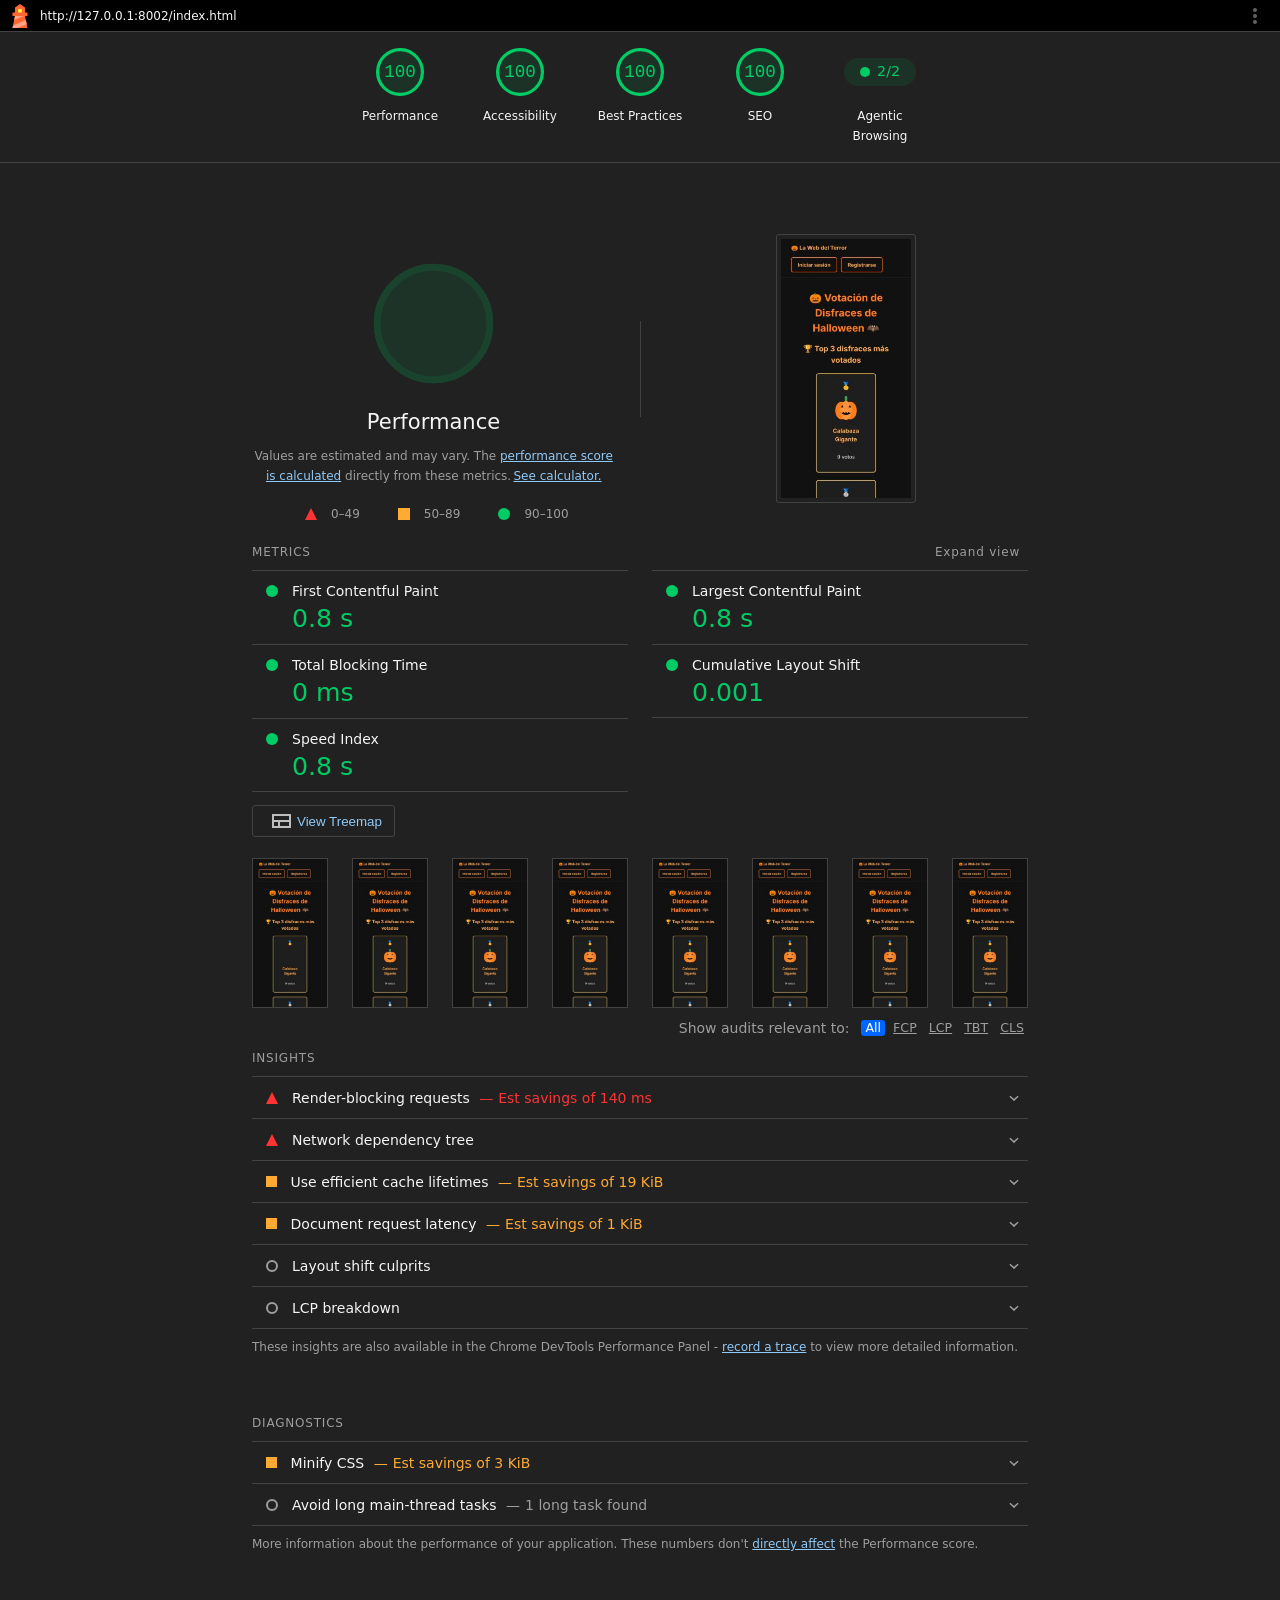
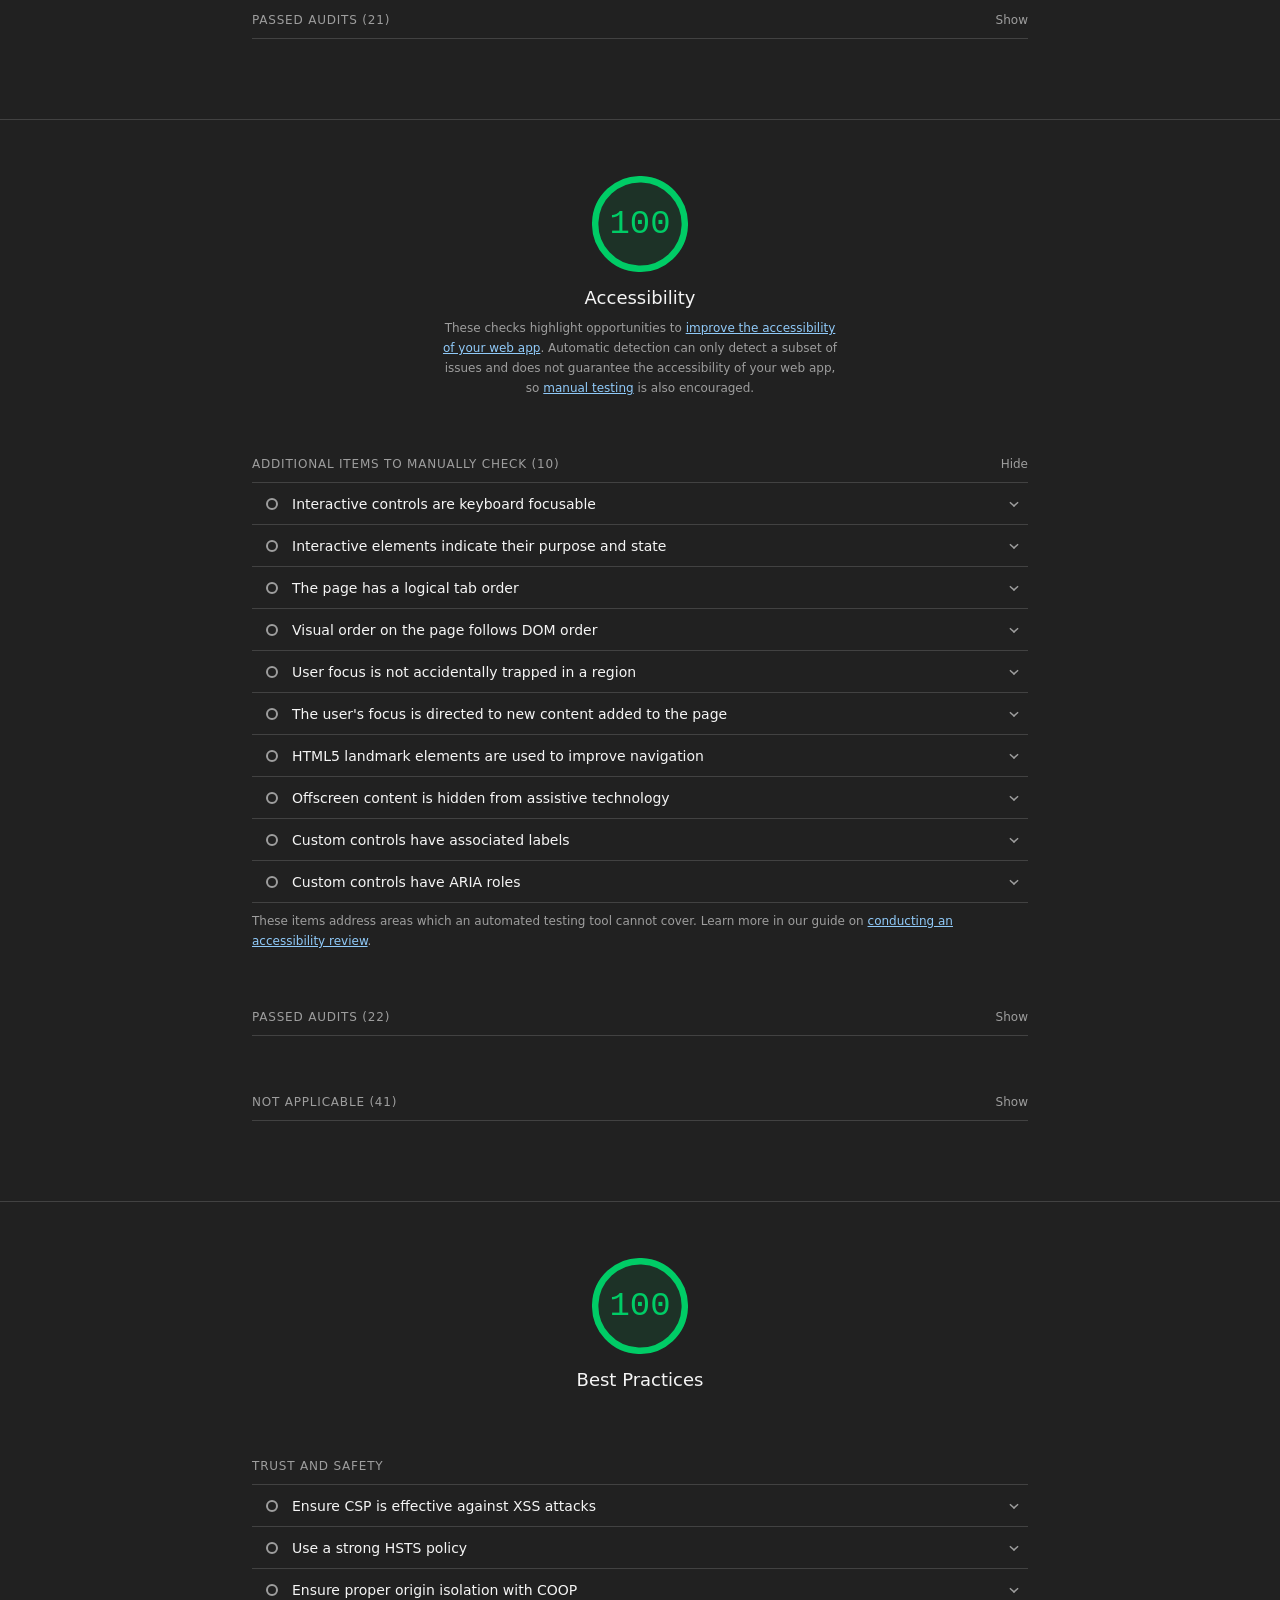
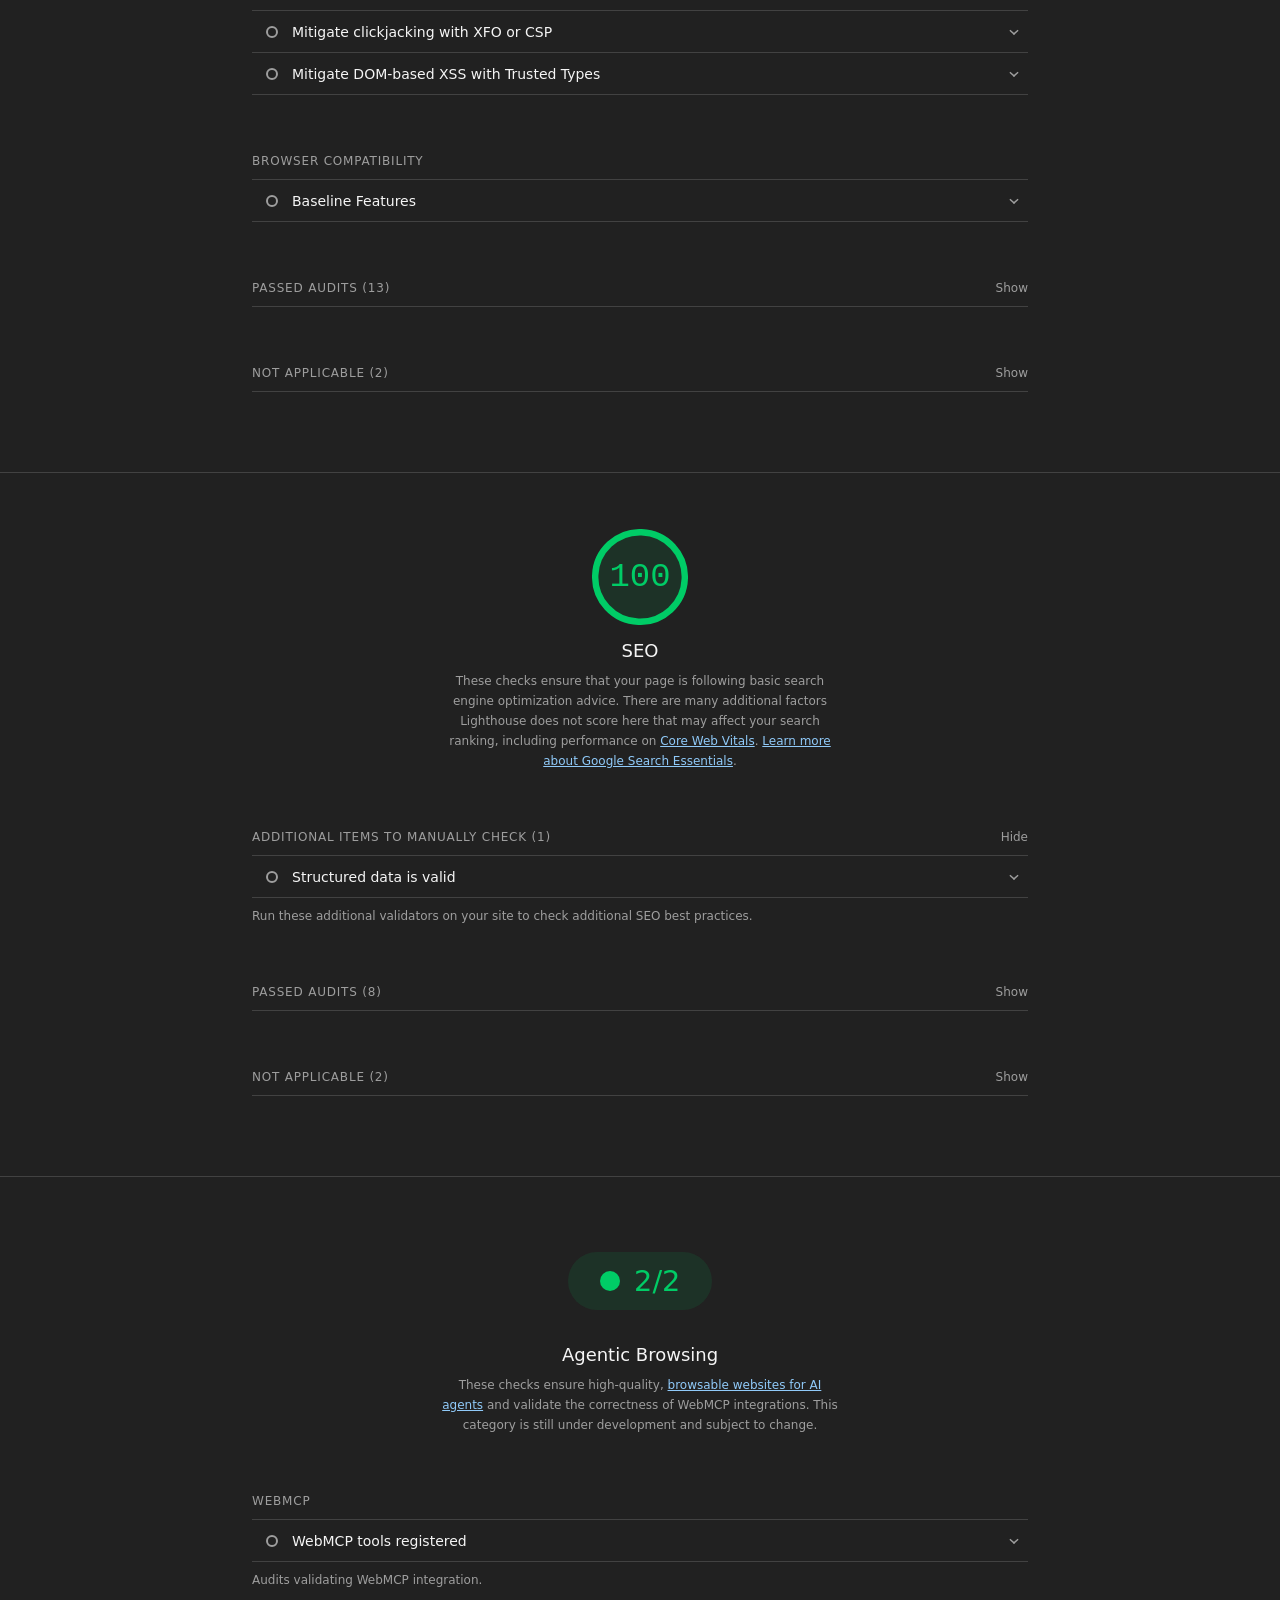
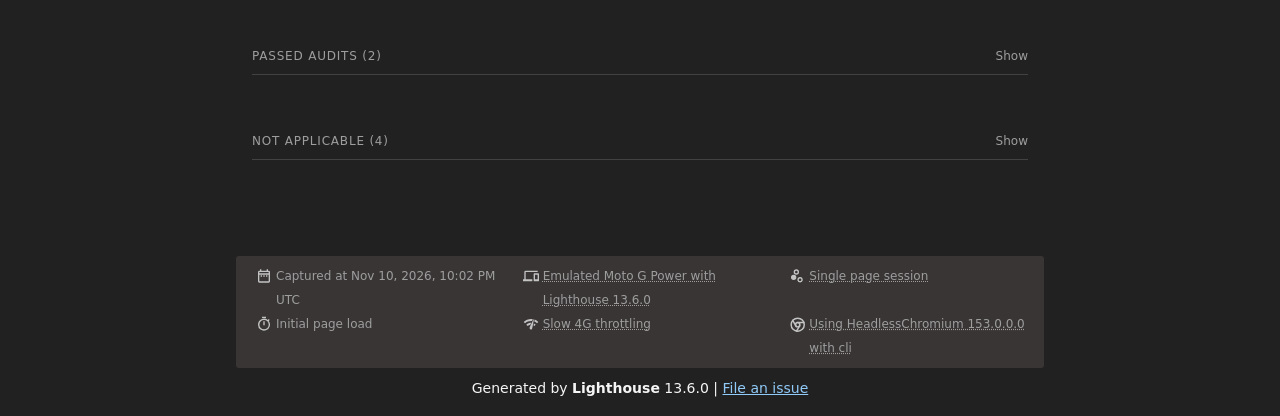
==== docs/lighthouse/lighthouse_index.html @ c6e9fe69 "Proyecto Halloween: votación de disfraces accesible con API REST - API REST en PHP con PDO y MySQL (" ====
<!--
@license
Copyright 2018 Google LLC
SPDX-License-Identifier: Apache-2.0
-->
<!doctype html>
<html lang="en">
<head>
  <meta charset="utf-8">
  <meta name="viewport" content="width=device-width, initial-scale=1, minimum-scale=1">
  <link rel="icon" href='data:image/svg+xml;utf8,<svg fill="none" xmlns="http://www.w3.org/2000/svg" viewBox="0 0 48 48"><path d="m14 7 10-7 10 7v10h5v7h-5l5 24H9l5-24H9v-7h5V7Z" fill="%23F63"/><path d="M31.561 24H14l-1.689 8.105L31.561 24ZM18.983 48H9l1.022-4.907L35.723 32.27l1.663 7.98L18.983 48Z" fill="%23FFA385"/><path fill="%23FF3" d="M20.5 10h7v7h-7z"/></svg>'>
  <title>Lighthouse Report</title>
  <style>body {margin: 0}</style>
</head>
<body>
  <noscript>Lighthouse report requires JavaScript. Please enable.</noscript>

  <div id="lh-log"></div>

  <script>window.__LIGHTHOUSE_JSON__ = {"lighthouseVersion":"13.6.0","requestedUrl":"http://127.0.0.1:8002/index.html","mainDocumentUrl":"http://127.0.0.1:8002/index.html","finalDisplayedUrl":"http://127.0.0.1:8002/index.html","finalUrl":"http://127.0.0.1:8002/index.html","fetchTime":"2026-11-10T22:02:22.351Z","gatherMode":"navigation","runWarnings":[],"userAgent":"Mozilla/5.0 (X11; Linux x86_64) AppleWebKit/537.36 (KHTML, like Gecko) HeadlessChrome/153.0.0.0 Safari/537.36","environment":{"networkUserAgent":"Mozilla/5.0 (Linux; Android 11; moto g power (2022)) AppleWebKit/537.36 (KHTML, like Gecko) Chrome/153.0.0.0 Mobile Safari/537.36","hostUserAgent":"Mozilla/5.0 (X11; Linux x86_64) AppleWebKit/537.36 (KHTML, like Gecko) HeadlessChrome/153.0.0.0 Safari/537.36","benchmarkIndex":2456.5,"credits":{"axe-core":"4.14.0","ard":"0.91 (f073b1e)"}},"audits":{"is-on-https":{"id":"is-on-https","title":"Uses HTTPS","description":"All sites should be protected with HTTPS, even ones that don't handle sensitive data. This includes avoiding [mixed content](https://developers.google.com/web/fundamentals/security/prevent-mixed-content/what-is-mixed-content), where some resources are loaded over HTTP despite the initial request being served over HTTPS. HTTPS prevents intruders from tampering with or passively listening in on the communications between your app and your users, and is a prerequisite for HTTP/2 and many new web platform APIs. [Learn more about HTTPS](https://developer.chrome.com/docs/lighthouse/pwa/is-on-https/).","score":1,"scoreDisplayMode":"binary","details":{"type":"table","headings":[{"key":"url","valueType":"url","label":"Insecure URL"},{"key":"resolution","valueType":"text","label":"Request Resolution"}],"items":[]}},"redirects-http":{"id":"redirects-http","title":"Redirects HTTP traffic to HTTPS","description":"Make sure that you redirect all HTTP traffic to HTTPS in order to enable secure web features for all your users. [Learn more](https://developer.chrome.com/docs/lighthouse/pwa/redirects-http/).","score":null,"scoreDisplayMode":"notApplicable"},"first-contentful-paint":{"id":"first-contentful-paint","title":"First Contentful Paint","description":"First Contentful Paint marks the time at which the first text or image is painted. [Learn more about the First Contentful Paint metric](https://developer.chrome.com/docs/lighthouse/performance/first-contentful-paint/).","score":1,"scoreDisplayMode":"numeric","numericValue":752.9840999999999,"numericUnit":"millisecond","displayValue":"0.8 s","scoringOptions":{"p10":1800,"median":3000}},"largest-contentful-paint":{"id":"largest-contentful-paint","title":"Largest Contentful Paint","description":"Largest Contentful Paint marks the time at which the largest text or image is painted. [Learn more about the Largest Contentful Paint metric](https://developer.chrome.com/docs/lighthouse/performance/lighthouse-largest-contentful-paint/)","score":1,"scoreDisplayMode":"numeric","numericValue":752.9840999999999,"numericUnit":"millisecond","displayValue":"0.8 s","scoringOptions":{"p10":2500,"median":4000}},"speed-index":{"id":"speed-index","title":"Speed Index","description":"Speed Index shows how quickly the contents of a page are visibly populated. [Learn more about the Speed Index metric](https://developer.chrome.com/docs/lighthouse/performance/speed-index/).","score":1,"scoreDisplayMode":"numeric","numericValue":752.9840999999999,"numericUnit":"millisecond","displayValue":"0.8 s","scoringOptions":{"p10":3387,"median":5800}},"screenshot-thumbnails":{"id":"screenshot-thumbnails","title":"Screenshot Thumbnails","description":"This is what the load of your site looked like.","score":1,"scoreDisplayMode":"informative","details":{"type":"filmstrip","scale":3000,"items":[{"timing":375,"timestamp":374969708,"data":"[data-uri]"},{"timing":750,"timestamp":375344708,"data":"[data-uri]"},{"timing":1125,"timestamp":375719708,"data":"[data-uri]"},{"timing":1500,"timestamp":376094708,"data":"[data-uri]"},{"timing":1875,"timestamp":376469708,"data":"[data-uri]"},{"timing":2250,"timestamp":376844708,"data":"[data-uri]"},{"timing":2625,"timestamp":377219708,"data":"[data-uri]"},{"timing":3000,"timestamp":377594708,"data":"[data-uri]"}]}},"final-screenshot":{"id":"final-screenshot","title":"Final Screenshot","description":"The last screenshot captured of the pageload.","score":1,"scoreDisplayMode":"informative","details":{"type":"screenshot","timing":694,"timestamp":375289161,"data":"[data-uri]"}},"total-blocking-time":{"id":"total-blocking-time","title":"Total Blocking Time","description":"Sum of all time periods between FCP and Time to Interactive, when task length exceeded 50ms, expressed in milliseconds. [Learn more about the Total Blocking Time metric](https://developer.chrome.com/docs/lighthouse/performance/lighthouse-total-blocking-time/).","score":1,"scoreDisplayMode":"numeric","numericValue":0,"numericUnit":"millisecond","displayValue":"0 ms","scoringOptions":{"p10":200,"median":600}},"max-potential-fid":{"id":"max-potential-fid","title":"Max Potential First Input Delay","description":"The maximum potential First Input Delay that your users could experience is the duration of the longest task. [Learn more about the Maximum Potential First Input Delay metric](https://developer.chrome.com/docs/lighthouse/performance/lighthouse-max-potential-fid/).","score":1,"scoreDisplayMode":"numeric","numericValue":46,"numericUnit":"millisecond","displayValue":"50 ms"},"cumulative-layout-shift":{"id":"cumulative-layout-shift","title":"Cumulative Layout Shift","description":"Cumulative Layout Shift measures the movement of visible elements within the viewport. [Learn more about the Cumulative Layout Shift metric](https://web.dev/articles/cls).","score":1,"scoreDisplayMode":"numeric","numericValue":0.0007931794990938637,"numericUnit":"unitless","displayValue":"0.001","scoringOptions":{"p10":0.1,"median":0.25},"details":{"type":"debugdata","items":[{"cumulativeLayoutShiftMainFrame":0.0007931794990938637,"newEngineResultDiffered":false}]}},"errors-in-console":{"id":"errors-in-console","title":"No browser errors logged to the console","description":"Errors logged to the console indicate unresolved problems. They can come from network request failures and other browser concerns. [Learn more about this errors in console diagnostic audit](https://developer.chrome.com/docs/lighthouse/best-practices/errors-in-console/)","score":1,"scoreDisplayMode":"binary","details":{"type":"table","headings":[{"key":"sourceLocation","valueType":"source-location","label":"Source"},{"key":"description","valueType":"code","label":"Description"}],"items":[]}},"server-response-time":{"id":"server-response-time","title":"Initial server response time was short","description":"Keep the server response time for the main document short because all other requests depend on it. [Learn more about the Time to First Byte metric](https://developer.chrome.com/docs/lighthouse/performance/time-to-first-byte/).","score":1,"scoreDisplayMode":"metricSavings","numericValue":0,"numericUnit":"millisecond","displayValue":"Root document took 0 ms","metricSavings":{"FCP":0,"LCP":0},"details":{"type":"opportunity","headings":[{"key":"url","valueType":"url","label":"URL"},{"key":"responseTime","valueType":"timespanMs","label":"Time Spent"}],"items":[{"url":"http://127.0.0.1:8002/index.html","responseTime":0}],"overallSavingsMs":0},"guidanceLevel":1},"interactive":{"id":"interactive","title":"Time to Interactive","description":"Time to Interactive is the amount of time it takes for the page to become fully interactive. [Learn more about the Time to Interactive metric](https://developer.chrome.com/docs/lighthouse/performance/interactive/).","score":1,"scoreDisplayMode":"numeric","numericValue":752.9840999999999,"numericUnit":"millisecond","displayValue":"0.8 s"},"user-timings":{"id":"user-timings","title":"User Timing marks and measures","description":"Consider instrumenting your app with the User Timing API to measure your app's real-world performance during key user experiences. [Learn more about User Timing marks](https://developer.chrome.com/docs/lighthouse/performance/user-timings/).","score":null,"scoreDisplayMode":"notApplicable","details":{"type":"table","headings":[{"key":"name","valueType":"text","label":"Name"},{"key":"timingType","valueType":"text","label":"Type"},{"key":"startTime","valueType":"ms","granularity":0.01,"label":"Start Time"},{"key":"duration","valueType":"ms","granularity":0.01,"label":"Duration"}],"items":[]},"guidanceLevel":2},"redirects":{"id":"redirects","title":"Avoid multiple page redirects","description":"Redirects introduce additional delays before the page can be loaded. [Learn how to avoid page redirects](https://developer.chrome.com/docs/lighthouse/performance/redirects/).","score":1,"scoreDisplayMode":"metricSavings","numericValue":0,"numericUnit":"millisecond","displayValue":"","metricSavings":{"LCP":0,"FCP":0},"details":{"type":"opportunity","headings":[],"items":[],"overallSavingsMs":0},"guidanceLevel":2},"image-aspect-ratio":{"id":"image-aspect-ratio","title":"Displays images with correct aspect ratio","description":"Image display dimensions should match natural aspect ratio. [Learn more about image aspect ratio](https://developer.chrome.com/docs/lighthouse/best-practices/image-aspect-ratio/).","score":1,"scoreDisplayMode":"binary","details":{"type":"table","headings":[{"key":"node","valueType":"node","label":""},{"key":"url","valueType":"url","label":"URL"},{"key":"displayedAspectRatio","valueType":"text","label":"Aspect Ratio (Displayed)"},{"key":"actualAspectRatio","valueType":"text","label":"Aspect Ratio (Actual)"}],"items":[]}},"image-size-responsive":{"id":"image-size-responsive","title":"Serves images with appropriate resolution","description":"Image natural dimensions should be proportional to the display size and the pixel ratio to maximize image clarity. [Learn how to provide responsive images](https://web.dev/articles/serve-responsive-images).","score":1,"scoreDisplayMode":"binary","details":{"type":"table","headings":[{"key":"node","valueType":"node","label":""},{"key":"url","valueType":"url","label":"URL"},{"key":"displayedSize","valueType":"text","label":"Displayed size"},{"key":"actualSize","valueType":"text","label":"Actual size"},{"key":"expectedSize","valueType":"text","label":"Expected size"}],"items":[]}},"deprecations":{"id":"deprecations","title":"Avoids deprecated APIs","description":"Deprecated APIs will eventually be removed from the browser. [Learn more about deprecated APIs](https://developer.chrome.com/docs/lighthouse/best-practices/deprecations/).","score":1,"scoreDisplayMode":"binary","details":{"type":"table","headings":[{"key":"value","valueType":"text","label":"Deprecation / Warning"},{"key":"source","valueType":"source-location","label":"Source"}],"items":[]}},"third-party-cookies":{"id":"third-party-cookies","title":"Avoids third-party cookies","description":"Third-party cookies may be blocked in some contexts. [Learn more about preparing for third-party cookie restrictions](https://privacysandbox.google.com/cookies/prepare/overview).","score":1,"scoreDisplayMode":"binary","details":{"type":"table","headings":[{"key":"name","valueType":"text","label":"Name"},{"key":"url","valueType":"url","label":"URL"}],"items":[]}},"mainthread-work-breakdown":{"id":"mainthread-work-breakdown","title":"Minimizes main-thread work","description":"Consider reducing the time spent parsing, compiling and executing JS. You may find delivering smaller JS payloads helps with this. [Learn how to minimize main-thread work](https://developer.chrome.com/docs/lighthouse/performance/mainthread-work-breakdown/)","score":1,"scoreDisplayMode":"metricSavings","numericValue":557.0360000000012,"numericUnit":"millisecond","displayValue":"0.6 s","metricSavings":{"TBT":0},"details":{"type":"table","headings":[{"key":"groupLabel","valueType":"text","label":"Category"},{"key":"duration","valueType":"ms","granularity":1,"label":"Time Spent"}],"items":[{"group":"other","groupLabel":"Other","duration":333.01200000000125},{"group":"styleLayout","groupLabel":"Style & Layout","duration":129.68799999999996},{"group":"scriptEvaluation","groupLabel":"Script Evaluation","duration":60.59200000000003},{"group":"paintCompositeRender","groupLabel":"Rendering","duration":23.059999999999985},{"group":"parseHTML","groupLabel":"Parse HTML & CSS","duration":7.928},{"group":"scriptParseCompile","groupLabel":"Script Parsing & Compilation","duration":2.7560000000000002}],"sortedBy":["duration"]},"guidanceLevel":1},"bootup-time":{"id":"bootup-time","title":"JavaScript execution time","description":"Consider reducing the time spent parsing, compiling, and executing JS. You may find delivering smaller JS payloads helps with this. [Learn how to reduce Javascript execution time](https://developer.chrome.com/docs/lighthouse/performance/bootup-time/).","score":1,"scoreDisplayMode":"metricSavings","numericValue":60.496000000000016,"numericUnit":"millisecond","displayValue":"0.1 s","metricSavings":{"TBT":0},"details":{"type":"table","headings":[{"key":"url","valueType":"url","label":"URL"},{"key":"total","granularity":1,"valueType":"ms","label":"Total CPU Time"},{"key":"scripting","granularity":1,"valueType":"ms","label":"Script Evaluation"},{"key":"scriptParseCompile","granularity":1,"valueType":"ms","label":"Script Parse"}],"items":[{"url":"Unattributable","total":348.6920000000013,"scripting":43.05600000000002,"scriptParseCompile":0},{"url":"http://127.0.0.1:8002/index.html","total":187.99599999999998,"scripting":15.095999999999997,"scriptParseCompile":2.3440000000000003}],"summary":{"wastedMs":60.496000000000016},"sortedBy":["total"]},"guidanceLevel":1},"diagnostics":{"id":"diagnostics","title":"Diagnostics","description":"Collection of useful page vitals.","score":1,"scoreDisplayMode":"informative","details":{"type":"debugdata","items":[{"numRequests":13,"numScripts":3,"numStylesheets":1,"numFonts":0,"numTasks":612,"numTasksOver10ms":4,"numTasksOver25ms":0,"numTasksOver50ms":0,"numTasksOver100ms":0,"numTasksOver500ms":0,"rtt":0.5089499999999999,"throughput":9149552.03308426,"maxRtt":0.5089499999999999,"maxServerLatency":1.4920499999999999,"totalByteWeight":26552,"totalTaskTime":139.25900000000007,"mainDocumentTransferSize":2446}]}},"network-requests":{"id":"network-requests","title":"Network Requests","description":"Lists the network requests that were made during page load.","score":1,"scoreDisplayMode":"informative","details":{"type":"table","headings":[{"key":"url","valueType":"url","label":"URL"},{"key":"protocol","valueType":"text","label":"Protocol"},{"key":"networkRequestTime","valueType":"ms","granularity":1,"label":"Network Request Time"},{"key":"networkEndTime","valueType":"ms","granularity":1,"label":"Network End Time"},{"key":"transferSize","valueType":"bytes","displayUnit":"kb","granularity":1,"label":"Transfer Size"},{"key":"resourceSize","valueType":"bytes","displayUnit":"kb","granularity":1,"label":"Resource Size"},{"key":"statusCode","valueType":"text","label":"Status Code"},{"key":"mimeType","valueType":"text","label":"MIME Type"},{"key":"resourceType","valueType":"text","label":"Resource Type"}],"items":[{"url":"http://127.0.0.1:8002/index.html","sessionTargetType":"page","protocol":"http/1.1","cache":"none","rendererStartTime":0,"networkRequestTime":4.929999999993015,"networkEndTime":11.402999999932945,"finished":true,"transferSize":2446,"resourceSize":2287,"statusCode":200,"mimeType":"text/html","resourceType":"Document","priority":"VeryHigh","experimentalFromMainFrame":true,"entity":"127.0.0.1"},{"url":"http://127.0.0.1:8002/css/estilos.css","sessionTargetType":"page","protocol":"http/1.1","cache":"none","rendererStartTime":31.100999999966007,"networkRequestTime":42.87899999995716,"networkEndTime":45.59299999999348,"finished":true,"transferSize":8897,"resourceSize":8739,"statusCode":200,"mimeType":"text/css","resourceType":"Stylesheet","priority":"VeryHigh","experimentalFromMainFrame":true,"entity":"127.0.0.1"},{"url":"http://127.0.0.1:8002/js/index.js","sessionTargetType":"page","protocol":"http/1.1","cache":"none","rendererStartTime":31.982999999949243,"networkRequestTime":43.10599999997066,"networkEndTime":47.02299999992829,"finished":true,"transferSize":5064,"resourceSize":4907,"statusCode":200,"mimeType":"application/javascript","resourceType":"Script","priority":"High","experimentalFromMainFrame":true,"entity":"127.0.0.1"},{"url":"http://127.0.0.1:8002/js/api.js","sessionTargetType":"page","protocol":"http/1.1","cache":"none","rendererStartTime":73.71399999997811,"networkRequestTime":74.31599999993341,"networkEndTime":80.07699999993201,"finished":true,"transferSize":2209,"resourceSize":2052,"statusCode":200,"mimeType":"application/javascript","resourceType":"Script","priority":"High","experimentalFromMainFrame":true,"entity":"127.0.0.1"},{"url":"http://127.0.0.1:8002/js/nav.js","sessionTargetType":"page","protocol":"http/1.1","cache":"none","rendererStartTime":73.92399999994086,"networkRequestTime":74.51699999993434,"networkEndTime":80.35799999994924,"finished":true,"transferSize":1900,"resourceSize":1743,"statusCode":200,"mimeType":"application/javascript","resourceType":"Script","priority":"High","experimentalFromMainFrame":true,"entity":"127.0.0.1"},{"url":"http://127.0.0.1:8002/api/sesion.php","sessionTargetType":"page","protocol":"http/1.1","cache":"none","rendererStartTime":85.4429999999702,"networkRequestTime":90.45099999994272,"networkEndTime":96.55399999994552,"finished":true,"transferSize":463,"resourceSize":69,"statusCode":200,"mimeType":"application/json","resourceType":"Fetch","priority":"High","experimentalFromMainFrame":true,"entity":"127.0.0.1"},{"url":"http://127.0.0.1:8002/api/disfraces.php","sessionTargetType":"page","protocol":"http/1.1","cache":"none","rendererStartTime":105.64999999996508,"networkRequestTime":106.0899999999674,"networkEndTime":113.38299999997253,"finished":true,"transferSize":1040,"resourceSize":838,"statusCode":200,"mimeType":"application/json","resourceType":"Fetch","priority":"High","experimentalFromMainFrame":true,"entity":"127.0.0.1"},{"url":"http://127.0.0.1:8002/img/calabaza.svg","sessionTargetType":"page","protocol":"http/1.1","cache":"none","rendererStartTime":106.25299999996787,"networkRequestTime":107.98899999994319,"networkEndTime":113.60299999994459,"finished":true,"transferSize":651,"resourceSize":504,"statusCode":200,"mimeType":"image/svg+xml","resourceType":"Other","priority":"High","experimentalFromMainFrame":true,"entity":"127.0.0.1"},{"url":"http://127.0.0.1:8002/api/foto.php?id=3&v=3328285999","sessionTargetType":"page","protocol":"http/1.1","cache":"none","rendererStartTime":138.8189999999595,"networkRequestTime":142.46299999993062,"networkEndTime":156.2490000000107,"finished":true,"transferSize":828,"resourceSize":504,"statusCode":200,"mimeType":"image/svg+xml","resourceType":"Image","priority":"Low","experimentalFromMainFrame":true,"entity":"127.0.0.1"},{"url":"http://127.0.0.1:8002/api/foto.php?id=1&v=1069728265","sessionTargetType":"page","protocol":"http/1.1","cache":"none","rendererStartTime":139.00099999993108,"networkRequestTime":144.36099999997532,"networkEndTime":156.94799999997485,"finished":true,"transferSize":835,"resourceSize":511,"statusCode":200,"mimeType":"image/svg+xml","resourceType":"Image","priority":"Low","experimentalFromMainFrame":true,"entity":"127.0.0.1"},{"url":"http://127.0.0.1:8002/api/foto.php?id=2&v=891166124","sessionTargetType":"page","protocol":"http/1.1","cache":"none","rendererStartTime":139.10899999993853,"networkRequestTime":144.86899999994785,"networkEndTime":158.30499999999302,"finished":true,"transferSize":769,"resourceSize":445,"statusCode":200,"mimeType":"image/svg+xml","resourceType":"Image","priority":"Low","experimentalFromMainFrame":true,"entity":"127.0.0.1"},{"url":"http://127.0.0.1:8002/api/foto.php?id=5&v=3879299727","sessionTargetType":"page","protocol":"http/1.1","cache":"none","rendererStartTime":139.19599999993807,"networkRequestTime":145.22399999998743,"networkEndTime":158.70599999994738,"finished":true,"transferSize":805,"resourceSize":481,"statusCode":200,"mimeType":"image/svg+xml","resourceType":"Image","priority":"Low","experimentalFromMainFrame":true,"entity":"127.0.0.1"},{"url":"http://127.0.0.1:8002/api/foto.php?id=4&v=4273190242","sessionTargetType":"page","protocol":"http/1.1","cache":"none","rendererStartTime":139.25799999997253,"networkRequestTime":145.54199999995762,"networkEndTime":158.8179999999702,"finished":true,"transferSize":645,"resourceSize":321,"statusCode":200,"mimeType":"image/svg+xml","resourceType":"Image","priority":"Low","experimentalFromMainFrame":true,"entity":"127.0.0.1"}],"debugData":{"type":"debugdata","networkStartTimeTs":374598132.00000006,"initiators":[{"type":"parser","url":"http://127.0.0.1:8002/index.html","lineNumber":8,"columnNumber":50},{"type":"parser","url":"http://127.0.0.1:8002/index.html","lineNumber":9,"columnNumber":44},{"type":"script","url":"http://127.0.0.1:8002/js/index.js","lineNumber":4,"columnNumber":42},{"type":"script","url":"http://127.0.0.1:8002/js/index.js","lineNumber":5,"columnNumber":41}]}}},"network-rtt":{"id":"network-rtt","title":"Network Round Trip Times","description":"Network round trip times (RTT) have a large impact on performance. If the RTT to an origin is high, it's an indication that servers closer to the user could improve performance. [Learn more about the Round Trip Time](https://hpbn.co/primer-on-latency-and-bandwidth/).","score":1,"scoreDisplayMode":"informative","numericValue":0.5089499999999999,"numericUnit":"millisecond","displayValue":"0 ms","details":{"type":"table","headings":[{"key":"origin","valueType":"text","label":"URL"},{"key":"rtt","valueType":"ms","granularity":1,"label":"Time Spent"}],"items":[{"origin":"http://127.0.0.1:8002","rtt":0.5089499999999999}],"sortedBy":["rtt"]}},"network-server-latency":{"id":"network-server-latency","title":"Server Backend Latencies","description":"Server latencies can impact web performance. If the server latency of an origin is high, it's an indication the server is overloaded or has poor backend performance. [Learn more about server response time](https://hpbn.co/primer-on-web-performance/#analyzing-the-resource-waterfall).","score":1,"scoreDisplayMode":"informative","numericValue":1.4920499999999999,"numericUnit":"millisecond","displayValue":"0 ms","details":{"type":"table","headings":[{"key":"origin","valueType":"text","label":"URL"},{"key":"serverResponseTime","valueType":"ms","granularity":1,"label":"Time Spent"}],"items":[{"origin":"http://127.0.0.1:8002","serverResponseTime":1.4920499999999999}],"sortedBy":["serverResponseTime"]}},"main-thread-tasks":{"id":"main-thread-tasks","title":"Tasks","description":"Lists the toplevel main thread tasks that executed during page load.","score":1,"scoreDisplayMode":"informative","details":{"type":"table","headings":[{"key":"startTime","valueType":"ms","granularity":1,"label":"Start Time"},{"key":"duration","valueType":"ms","granularity":1,"label":"End Time"}],"items":[{"duration":15.833,"startTime":20.489},{"duration":20.12,"startTime":52.241},{"duration":5.663,"startTime":72.434},{"duration":11.473,"startTime":88.115},{"duration":14.444,"startTime":128.666}]}},"metrics":{"id":"metrics","title":"Metrics","description":"Collects all available metrics.","score":1,"scoreDisplayMode":"informative","numericValue":753,"numericUnit":"millisecond","details":{"type":"debugdata","items":[{"firstContentfulPaint":753,"largestContentfulPaint":753,"interactive":753,"speedIndex":753,"totalBlockingTime":0,"maxPotentialFID":46,"cumulativeLayoutShift":0.0007931794990938637,"cumulativeLayoutShiftMainFrame":0.0007931794990938637,"timeToFirstByte":451,"observedTimeOrigin":0,"observedTimeOriginTs":374594708,"observedNavigationStart":0,"observedNavigationStartTs":374594708,"observedFirstPaint":99,"observedFirstPaintTs":374693700,"observedFirstContentfulPaint":99,"observedFirstContentfulPaintTs":374693700,"observedFirstContentfulPaintAllFrames":99,"observedFirstContentfulPaintAllFramesTs":374693700,"observedLargestContentfulPaint":99,"observedLargestContentfulPaintTs":374693700,"observedLargestContentfulPaintAllFrames":99,"observedLargestContentfulPaintAllFramesTs":374693700,"observedTraceEnd":2485,"observedTraceEndTs":377079234,"observedLoad":98,"observedLoadTs":374692563,"observedDomContentLoaded":97,"observedDomContentLoadedTs":374691597,"observedCumulativeLayoutShift":0.0007931794990938637,"observedCumulativeLayoutShiftMainFrame":0.0007931794990938637,"observedFirstVisualChange":100,"observedFirstVisualChangeTs":374694708,"observedLastVisualChange":677,"observedLastVisualChangeTs":375271708,"observedSpeedIndex":123,"observedSpeedIndexTs":374717834},{"lcpInvalidated":false}]}},"resource-summary":{"id":"resource-summary","title":"Resources Summary","description":"Aggregates all network requests and groups them by type","score":1,"scoreDisplayMode":"informative","details":{"type":"table","headings":[{"key":"label","valueType":"text","label":"Resource Type"},{"key":"requestCount","valueType":"numeric","label":"Requests"},{"key":"transferSize","valueType":"bytes","label":"Transfer Size"}],"items":[{"resourceType":"total","label":"Total","requestCount":13,"transferSize":26552},{"resourceType":"script","label":"Script","requestCount":3,"transferSize":9173},{"resourceType":"stylesheet","label":"Stylesheet","requestCount":1,"transferSize":8897},{"resourceType":"image","label":"Image","requestCount":5,"transferSize":3882},{"resourceType":"document","label":"Document","requestCount":1,"transferSize":2446},{"resourceType":"other","label":"Other","requestCount":3,"transferSize":2154},{"resourceType":"media","label":"Media","requestCount":0,"transferSize":0},{"resourceType":"font","label":"Font","requestCount":0,"transferSize":0},{"resourceType":"third-party","label":"Third-party","requestCount":0,"transferSize":0}]}},"layout-shifts":{"id":"layout-shifts","title":"Avoid large layout shifts","description":"These are the largest layout shifts observed on the page. Each table item represents a single layout shift, and shows the element that shifted the most. Below each item are possible root causes that led to the layout shift. Some of these layout shifts may not be included in the CLS metric value due to [windowing](https://web.dev/articles/cls#what_is_cls). [Learn how to improve CLS](https://web.dev/articles/optimize-cls)","score":1,"scoreDisplayMode":"informative","displayValue":"1 layout shift found","metricSavings":{"CLS":0.001},"details":{"type":"table","headings":[{"key":"node","valueType":"node","subItemsHeading":{"key":"extra"},"label":"Element"},{"key":"score","valueType":"numeric","subItemsHeading":{"key":"cause","valueType":"text"},"granularity":0.001,"label":"Layout shift score"}],"items":[{"node":{"type":"node","lhId":"page-1-HR","path":"1,HTML,1,BODY,3,MAIN,2,HR","selector":"body > main#contenido > hr.separador","boundingRect":{"top":1433,"bottom":1434,"left":32,"right":380,"width":348,"height":1},"snippet":"\u003chr class=\"separador\">","nodeLabel":"body > main#contenido > hr.separador"},"score":0.0007931794990938637}]},"guidanceLevel":2},"long-tasks":{"id":"long-tasks","title":"Avoid long main-thread tasks","description":"Lists the longest tasks on the main thread, useful for identifying worst contributors to input delay. [Learn how to avoid long main-thread tasks](https://web.dev/articles/optimize-long-tasks)","score":1,"scoreDisplayMode":"informative","displayValue":"1 long task found","metricSavings":{"TBT":0},"details":{"type":"table","headings":[{"key":"url","valueType":"url","label":"URL"},{"key":"startTime","valueType":"ms","granularity":1,"label":"Start Time"},{"key":"duration","valueType":"ms","granularity":1,"label":"Duration"}],"items":[{"url":"Unattributable","duration":63,"startTime":608.49205}],"sortedBy":["duration"],"skipSumming":["startTime"],"debugData":{"type":"debugdata","urls":["Unattributable"],"tasks":[{"urlIndex":0,"startTime":608.5,"duration":63,"other":63,"scriptEvaluation":0}]}},"guidanceLevel":1},"non-composited-animations":{"id":"non-composited-animations","title":"Avoid non-composited animations","description":"Animations which are not composited can be janky and increase CLS. [Learn how to avoid non-composited animations](https://developer.chrome.com/docs/lighthouse/performance/non-composited-animations/)","score":null,"scoreDisplayMode":"notApplicable","metricSavings":{"CLS":0},"details":{"type":"table","headings":[{"key":"node","valueType":"node","subItemsHeading":{"key":"failureReason","valueType":"text"},"label":"Element"}],"items":[]},"guidanceLevel":2},"unsized-images":{"id":"unsized-images","title":"Image elements have explicit `width` and `height`","description":"Set an explicit width and height on image elements to reduce layout shifts and improve CLS. [Learn how to set image dimensions](https://web.dev/articles/optimize-cls#images_without_dimensions)","score":1,"scoreDisplayMode":"metricSavings","metricSavings":{"CLS":0},"details":{"type":"table","headings":[{"key":"node","valueType":"node","label":""},{"key":"url","valueType":"url","label":"URL"}],"items":[]},"guidanceLevel":4},"valid-source-maps":{"id":"valid-source-maps","title":"Page has valid source maps","description":"Source maps translate minified code to the original source code. This helps developers debug in production. In addition, Lighthouse is able to provide further insights. Consider deploying source maps to take advantage of these benefits. [Learn more about source maps](https://developer.chrome.com/docs/devtools/javascript/source-maps/).","score":1,"scoreDisplayMode":"binary","details":{"type":"table","headings":[{"key":"scriptUrl","valueType":"url","subItemsHeading":{"key":"error"},"label":"URL"},{"key":"sourceMapUrl","valueType":"url","label":"Map URL"}],"items":[]}},"csp-xss":{"id":"csp-xss","title":"Ensure CSP is effective against XSS attacks","description":"A strong Content Security Policy (CSP) significantly reduces the risk of cross-site scripting (XSS) attacks. [Learn how to use a CSP to prevent XSS](https://developer.chrome.com/docs/lighthouse/best-practices/csp-xss/)","score":1,"scoreDisplayMode":"informative","details":{"type":"table","headings":[{"key":"description","valueType":"text","subItemsHeading":{"key":"description"},"label":"Description"},{"key":"directive","valueType":"code","subItemsHeading":{"key":"directive"},"label":"Directive"},{"key":"severity","valueType":"text","subItemsHeading":{"key":"severity"},"label":"Severity"}],"items":[{"severity":"High","description":"No CSP found in enforcement mode"}]}},"has-hsts":{"id":"has-hsts","title":"Use a strong HSTS policy","description":"Deployment of the HSTS header significantly reduces the risk of downgrading HTTP connections and eavesdropping attacks. A rollout in stages, starting with a low max-age is recommended. [Learn more about using a strong HSTS policy.](https://developer.chrome.com/docs/lighthouse/best-practices/has-hsts)","score":1,"scoreDisplayMode":"informative","details":{"type":"table","headings":[{"key":"description","valueType":"text","subItemsHeading":{"key":"description"},"label":"Description"},{"key":"directive","valueType":"code","subItemsHeading":{"key":"directive"},"label":"Directive"},{"key":"severity","valueType":"text","subItemsHeading":{"key":"severity"},"label":"Severity"}],"items":[{"severity":"High","description":"No HSTS header found"}]}},"origin-isolation":{"id":"origin-isolation","title":"Ensure proper origin isolation with COOP","description":"The Cross-Origin-Opener-Policy (COOP) can be used to isolate the top-level window from other documents such as pop-ups. [Learn more about deploying the COOP header.](https://web.dev/articles/why-coop-coep#coop)","score":1,"scoreDisplayMode":"informative","details":{"type":"table","headings":[{"key":"description","valueType":"text","subItemsHeading":{"key":"description"},"label":"Description"},{"key":"directive","valueType":"code","subItemsHeading":{"key":"directive"},"label":"Directive"},{"key":"severity","valueType":"text","subItemsHeading":{"key":"severity"},"label":"Severity"}],"items":[{"description":"No COOP header found","severity":"High"}]}},"clickjacking-mitigation":{"id":"clickjacking-mitigation","title":"Mitigate clickjacking with XFO or CSP","description":"The `X-Frame-Options` (XFO) header or the `frame-ancestors` directive in the `Content-Security-Policy` (CSP) header control where a page can be embedded. These can mitigate clickjacking attacks by blocking some or all sites from embedding the page. [Learn more about mitigating clickjacking](https://developer.chrome.com/docs/lighthouse/best-practices/clickjacking-mitigation).","score":1,"scoreDisplayMode":"informative","details":{"type":"table","headings":[{"key":"description","valueType":"text","subItemsHeading":{"key":"description"},"label":"Description"},{"key":"severity","valueType":"text","subItemsHeading":{"key":"severity"},"label":"Severity"}],"items":[{"severity":"High","description":"No frame control policy found"}]}},"trusted-types-xss":{"id":"trusted-types-xss","title":"Mitigate DOM-based XSS with Trusted Types","description":"The `require-trusted-types-for` directive in the `Content-Security-Policy` (CSP) header instructs user agents to control the data passed to DOM XSS sink functions. [Learn more about mitigating DOM-based XSS with Trusted Types](https://developer.chrome.com/docs/lighthouse/best-practices/trusted-types-xss).","score":1,"scoreDisplayMode":"informative","details":{"type":"table","headings":[{"key":"description","valueType":"text","subItemsHeading":{"key":"description"},"label":"Description"},{"key":"severity","valueType":"text","subItemsHeading":{"key":"severity"},"label":"Severity"}],"items":[{"severity":"High","description":"No `Content-Security-Policy` header with Trusted Types directive found"}]}},"script-treemap-data":{"id":"script-treemap-data","title":"Script Treemap Data","description":"Used for treemap app","score":1,"scoreDisplayMode":"informative","details":{"type":"treemap-data","nodes":[{"name":"http://127.0.0.1:8002/js/index.js","resourceBytes":4886,"encodedBytes":4907,"unusedBytes":1452},{"name":"http://127.0.0.1:8002/js/api.js","resourceBytes":2046,"encodedBytes":2052,"unusedBytes":329},{"name":"http://127.0.0.1:8002/js/nav.js","resourceBytes":1736,"encodedBytes":1743,"unusedBytes":127}]}},"accesskeys":{"id":"accesskeys","title":"`[accesskey]` values are unique","description":"Access keys let users quickly focus a part of the page. For proper navigation, each access key must be unique. [Learn more about access keys](https://dequeuniversity.com/rules/axe/4.14/accesskeys).","score":null,"scoreDisplayMode":"notApplicable"},"aria-allowed-attr":{"id":"aria-allowed-attr","title":"`[aria-*]` attributes match their roles","description":"Each ARIA `role` supports a specific subset of `aria-*` attributes. Mismatching these invalidates the `aria-*` attributes. [Learn how to match ARIA attributes to their roles](https://dequeuniversity.com/rules/axe/4.14/aria-allowed-attr).","score":1,"scoreDisplayMode":"binary","details":{"type":"table","headings":[{"key":"node","valueType":"node","subItemsHeading":{"key":"relatedNode","valueType":"node"},"label":"Failing Elements"}],"items":[]}},"aria-allowed-role":{"id":"aria-allowed-role","title":"Uses ARIA roles only on compatible elements","description":"Many HTML elements can only be assigned certain ARIA roles. Using ARIA roles where they are not allowed can interfere with the accessibility of the web page. [Learn more about ARIA roles](https://dequeuniversity.com/rules/axe/4.14/aria-allowed-role).","score":null,"scoreDisplayMode":"notApplicable"},"aria-command-name":{"id":"aria-command-name","title":"`button`, `link`, and `menuitem` elements have accessible names","description":"When an element doesn't have an accessible name, screen readers announce it with a generic name, making it unusable for users who rely on screen readers. [Learn how to make command elements more accessible](https://dequeuniversity.com/rules/axe/4.14/aria-command-name).","score":null,"scoreDisplayMode":"notApplicable"},"aria-conditional-attr":{"id":"aria-conditional-attr","title":"ARIA attributes are used as specified for the element's role","description":"Some ARIA attributes are only allowed on an element under certain conditions. [Learn more about conditional ARIA attributes](https://dequeuniversity.com/rules/axe/4.14/aria-conditional-attr).","score":1,"scoreDisplayMode":"binary","details":{"type":"table","headings":[{"key":"node","valueType":"node","subItemsHeading":{"key":"relatedNode","valueType":"node"},"label":"Failing Elements"}],"items":[]}},"aria-deprecated-role":{"id":"aria-deprecated-role","title":"Deprecated ARIA roles were not used","description":"Deprecated ARIA roles may not be processed correctly by assistive technology. [Learn more about deprecated ARIA roles](https://dequeuniversity.com/rules/axe/4.14/aria-deprecated-role).","score":null,"scoreDisplayMode":"notApplicable"},"aria-dialog-name":{"id":"aria-dialog-name","title":"Elements with `role=\"dialog\"` or `role=\"alertdialog\"` have accessible names.","description":"ARIA dialog elements without accessible names may prevent screen readers users from discerning the purpose of these elements. [Learn how to make ARIA dialog elements more accessible](https://dequeuniversity.com/rules/axe/4.14/aria-dialog-name).","score":null,"scoreDisplayMode":"notApplicable"},"aria-hidden-body":{"id":"aria-hidden-body","title":"`[aria-hidden=\"true\"]` is not present on the document `\u003cbody>`","description":"Assistive technologies, like screen readers, work inconsistently when `aria-hidden=\"true\"` is set on the document `\u003cbody>`. [Learn how `aria-hidden` affects the document body](https://dequeuniversity.com/rules/axe/4.14/aria-hidden-body).","score":1,"scoreDisplayMode":"binary","details":{"type":"table","headings":[{"key":"node","valueType":"node","subItemsHeading":{"key":"relatedNode","valueType":"node"},"label":"Failing Elements"}],"items":[]}},"aria-hidden-focus":{"id":"aria-hidden-focus","title":"`[aria-hidden=\"true\"]` elements do not contain focusable descendents","description":"Focusable descendents within an `[aria-hidden=\"true\"]` element prevent those interactive elements from being available to users of assistive technologies like screen readers. [Learn how `aria-hidden` affects focusable elements](https://dequeuniversity.com/rules/axe/4.14/aria-hidden-focus).","score":1,"scoreDisplayMode":"binary","details":{"type":"table","headings":[{"key":"node","valueType":"node","subItemsHeading":{"key":"relatedNode","valueType":"node"},"label":"Failing Elements"}],"items":[]}},"aria-input-field-name":{"id":"aria-input-field-name","title":"ARIA input fields have accessible names","description":"When an input field doesn't have an accessible name, screen readers announce it with a generic name, making it unusable for users who rely on screen readers. [Learn more about input field labels](https://dequeuniversity.com/rules/axe/4.14/aria-input-field-name).","score":null,"scoreDisplayMode":"notApplicable"},"aria-meter-name":{"id":"aria-meter-name","title":"ARIA `meter` elements have accessible names","description":"When a meter element doesn't have an accessible name, screen readers announce it with a generic name, making it unusable for users who rely on screen readers. [Learn how to name `meter` elements](https://dequeuniversity.com/rules/axe/4.14/aria-meter-name).","score":null,"scoreDisplayMode":"notApplicable"},"aria-progressbar-name":{"id":"aria-progressbar-name","title":"ARIA `progressbar` elements have accessible names","description":"When a `progressbar` element doesn't have an accessible name, screen readers announce it with a generic name, making it unusable for users who rely on screen readers. [Learn how to label `progressbar` elements](https://dequeuniversity.com/rules/axe/4.14/aria-progressbar-name).","score":null,"scoreDisplayMode":"notApplicable"},"aria-prohibited-attr":{"id":"aria-prohibited-attr","title":"Elements use only permitted ARIA attributes","description":"Using ARIA attributes in roles where they are prohibited can mean that important information is not communicated to users of assistive technologies. [Learn more about prohibited ARIA roles](https://dequeuniversity.com/rules/axe/4.14/aria-prohibited-attr).","score":1,"scoreDisplayMode":"binary","details":{"type":"table","headings":[{"key":"node","valueType":"node","subItemsHeading":{"key":"relatedNode","valueType":"node"},"label":"Failing Elements"}],"items":[]}},"aria-required-attr":{"id":"aria-required-attr","title":"`[role]`s have all required `[aria-*]` attributes","description":"Some ARIA roles have required attributes that describe the state of the element to screen readers. [Learn more about roles and required attributes](https://dequeuniversity.com/rules/axe/4.14/aria-required-attr).","score":null,"scoreDisplayMode":"notApplicable"},"aria-required-children":{"id":"aria-required-children","title":"Elements with an ARIA `[role]` that require children to contain a specific `[role]` have all required children.","description":"Some ARIA parent roles must contain specific child roles to perform their intended accessibility functions. [Learn more about roles and required children elements](https://dequeuniversity.com/rules/axe/4.14/aria-required-children).","score":null,"scoreDisplayMode":"notApplicable"},"aria-required-parent":{"id":"aria-required-parent","title":"`[role]`s are contained by their required parent element","description":"Some ARIA child roles must be contained by specific parent roles to properly perform their intended accessibility functions. [Learn more about ARIA roles and required parent element](https://dequeuniversity.com/rules/axe/4.14/aria-required-parent).","score":null,"scoreDisplayMode":"notApplicable"},"aria-roles":{"id":"aria-roles","title":"`[role]` values are valid","description":"ARIA roles must have valid values in order to perform their intended accessibility functions. [Learn more about valid ARIA roles](https://dequeuniversity.com/rules/axe/4.14/aria-roles).","score":null,"scoreDisplayMode":"notApplicable"},"aria-text":{"id":"aria-text","title":"Elements with the `role=text` attribute do not have focusable descendents.","description":"Adding `role=text` around a text node split by markup enables VoiceOver to treat it as one phrase, but the element's focusable descendents will not be announced. [Learn more about the `role=text` attribute](https://dequeuniversity.com/rules/axe/4.14/aria-text).","score":null,"scoreDisplayMode":"notApplicable"},"aria-toggle-field-name":{"id":"aria-toggle-field-name","title":"ARIA toggle fields have accessible names","description":"When a toggle field doesn't have an accessible name, screen readers announce it with a generic name, making it unusable for users who rely on screen readers. [Learn more about toggle fields](https://dequeuniversity.com/rules/axe/4.14/aria-toggle-field-name).","score":null,"scoreDisplayMode":"notApplicable"},"aria-tooltip-name":{"id":"aria-tooltip-name","title":"ARIA `tooltip` elements have accessible names","description":"When a tooltip element doesn't have an accessible name, screen readers announce it with a generic name, making it unusable for users who rely on screen readers. [Learn how to name `tooltip` elements](https://dequeuniversity.com/rules/axe/4.14/aria-tooltip-name).","score":null,"scoreDisplayMode":"notApplicable"},"aria-treeitem-name":{"id":"aria-treeitem-name","title":"ARIA `treeitem` elements have accessible names","description":"When a `treeitem` element doesn't have an accessible name, screen readers announce it with a generic name, making it unusable for users who rely on screen readers. [Learn more about labeling `treeitem` elements](https://dequeuniversity.com/rules/axe/4.14/aria-treeitem-name).","score":null,"scoreDisplayMode":"notApplicable"},"aria-valid-attr-value":{"id":"aria-valid-attr-value","title":"`[aria-*]` attributes have valid values","description":"Assistive technologies, like screen readers, can't interpret ARIA attributes with invalid values. [Learn more about valid values for ARIA attributes](https://dequeuniversity.com/rules/axe/4.14/aria-valid-attr-value).","score":1,"scoreDisplayMode":"binary","details":{"type":"table","headings":[{"key":"node","valueType":"node","subItemsHeading":{"key":"relatedNode","valueType":"node"},"label":"Failing Elements"}],"items":[]}},"aria-valid-attr":{"id":"aria-valid-attr","title":"`[aria-*]` attributes are valid and not misspelled","description":"Assistive technologies, like screen readers, can't interpret ARIA attributes with invalid names. [Learn more about valid ARIA attributes](https://dequeuniversity.com/rules/axe/4.14/aria-valid-attr).","score":1,"scoreDisplayMode":"binary","details":{"type":"table","headings":[{"key":"node","valueType":"node","subItemsHeading":{"key":"relatedNode","valueType":"node"},"label":"Failing Elements"}],"items":[]}},"button-name":{"id":"button-name","title":"Buttons have an accessible name","description":"When a button doesn't have an accessible name, screen readers announce it as \"button\", making it unusable for users who rely on screen readers. [Learn how to make buttons more accessible](https://dequeuniversity.com/rules/axe/4.14/button-name).","score":1,"scoreDisplayMode":"binary","details":{"type":"table","headings":[{"key":"node","valueType":"node","subItemsHeading":{"key":"relatedNode","valueType":"node"},"label":"Failing Elements"}],"items":[]}},"bypass":{"id":"bypass","title":"The page contains a heading, skip link, or landmark region","description":"Adding ways to bypass repetitive content lets keyboard users navigate the page more efficiently. [Learn more about bypass blocks](https://dequeuniversity.com/rules/axe/4.14/bypass).","score":null,"scoreDisplayMode":"notApplicable"},"color-contrast":{"id":"color-contrast","title":"Background and foreground colors have a sufficient contrast ratio","description":"Low-contrast text is difficult or impossible for many users to read. [Learn how to provide sufficient color contrast](https://dequeuniversity.com/rules/axe/4.14/color-contrast).","score":1,"scoreDisplayMode":"binary","details":{"type":"table","headings":[{"key":"node","valueType":"node","subItemsHeading":{"key":"relatedNode","valueType":"node"},"label":"Failing Elements"}],"items":[]}},"definition-list":{"id":"definition-list","title":"`\u003cdl>`'s contain only properly-ordered `\u003cdt>` and `\u003cdd>` groups, `\u003cscript>`, `\u003ctemplate>` or `\u003cdiv>` elements.","description":"When definition lists are not properly marked up, screen readers may produce confusing or inaccurate output. [Learn how to structure definition lists correctly](https://dequeuniversity.com/rules/axe/4.14/definition-list).","score":null,"scoreDisplayMode":"notApplicable"},"dlitem":{"id":"dlitem","title":"Definition list items are wrapped in `\u003cdl>` elements","description":"Definition list items (`\u003cdt>` and `\u003cdd>`) must be wrapped in a parent `\u003cdl>` element to ensure that screen readers can properly announce them. [Learn how to structure definition lists correctly](https://dequeuniversity.com/rules/axe/4.14/dlitem).","score":null,"scoreDisplayMode":"notApplicable"},"document-title":{"id":"document-title","title":"Document has a `\u003ctitle>` element","description":"The title gives screen reader users an overview of the page, and search engine users rely on it heavily to determine if a page is relevant to their search. [Learn more about document titles](https://dequeuniversity.com/rules/axe/4.14/document-title).","score":1,"scoreDisplayMode":"binary","details":{"type":"table","headings":[{"key":"node","valueType":"node","subItemsHeading":{"key":"relatedNode","valueType":"node"},"label":"Failing Elements"}],"items":[]}},"duplicate-id-aria":{"id":"duplicate-id-aria","title":"ARIA IDs are unique","description":"The value of an ARIA ID must be unique to prevent other instances from being overlooked by assistive technologies. [Learn how to fix duplicate ARIA IDs](https://dequeuniversity.com/rules/axe/4.14/duplicate-id-aria).","score":null,"scoreDisplayMode":"notApplicable"},"empty-heading":{"id":"empty-heading","title":"All heading elements contain content.","description":"A heading with no content or inaccessible text prevent screen reader users from accessing information on the page's structure. [Learn more about headings](https://dequeuniversity.com/rules/axe/4.14/empty-heading).","score":null,"scoreDisplayMode":"notApplicable"},"form-field-multiple-labels":{"id":"form-field-multiple-labels","title":"No form fields have multiple labels","description":"Form fields with multiple labels can be confusingly announced by assistive technologies like screen readers which use either the first, the last, or all of the labels. [Learn how to use form labels](https://dequeuniversity.com/rules/axe/4.14/form-field-multiple-labels).","score":null,"scoreDisplayMode":"notApplicable"},"frame-title":{"id":"frame-title","title":"`\u003cframe>` or `\u003ciframe>` elements have a title","description":"Screen reader users rely on frame titles to describe the contents of frames. [Learn more about frame titles](https://dequeuniversity.com/rules/axe/4.14/frame-title).","score":null,"scoreDisplayMode":"notApplicable"},"heading-order":{"id":"heading-order","title":"Heading elements appear in a sequentially-descending order","description":"Properly ordered headings that do not skip levels convey the semantic structure of the page, making it easier to navigate and understand when using assistive technologies. [Learn more about heading order](https://dequeuniversity.com/rules/axe/4.14/heading-order).","score":1,"scoreDisplayMode":"binary","details":{"type":"table","headings":[{"key":"node","valueType":"node","subItemsHeading":{"key":"relatedNode","valueType":"node"},"label":"Failing Elements"}],"items":[]}},"html-has-lang":{"id":"html-has-lang","title":"`\u003chtml>` element has a `[lang]` attribute","description":"If a page doesn't specify a `lang` attribute, a screen reader assumes that the page is in the default language that the user chose when setting up the screen reader. If the page isn't actually in the default language, then the screen reader might not announce the page's text correctly. [Learn more about the `lang` attribute](https://dequeuniversity.com/rules/axe/4.14/html-has-lang).","score":1,"scoreDisplayMode":"binary","details":{"type":"table","headings":[{"key":"node","valueType":"node","subItemsHeading":{"key":"relatedNode","valueType":"node"},"label":"Failing Elements"}],"items":[]}},"html-lang-valid":{"id":"html-lang-valid","title":"`\u003chtml>` element has a valid value for its `[lang]` attribute","description":"Specifying a valid [BCP 47 language](https://www.w3.org/International/questions/qa-choosing-language-tags#question) helps screen readers announce text properly. [Learn how to use the `lang` attribute](https://dequeuniversity.com/rules/axe/4.14/html-lang-valid).","score":1,"scoreDisplayMode":"binary","details":{"type":"table","headings":[{"key":"node","valueType":"node","subItemsHeading":{"key":"relatedNode","valueType":"node"},"label":"Failing Elements"}],"items":[]}},"html-xml-lang-mismatch":{"id":"html-xml-lang-mismatch","title":"`\u003chtml>` element has an `[xml:lang]` attribute with the same base language as the `[lang]` attribute.","description":"If the webpage does not specify a consistent language, then the screen reader might not announce the page's text correctly. [Learn more about the `lang` attribute](https://dequeuniversity.com/rules/axe/4.14/html-xml-lang-mismatch).","score":null,"scoreDisplayMode":"notApplicable"},"identical-links-same-purpose":{"id":"identical-links-same-purpose","title":"Identical links have the same purpose.","description":"Links with the same destination should have the same description, to help users understand the link's purpose and decide whether to follow it. [Learn more about identical links](https://dequeuniversity.com/rules/axe/4.14/identical-links-same-purpose).","score":null,"scoreDisplayMode":"notApplicable"},"image-alt":{"id":"image-alt","title":"Image elements have `[alt]` attributes","description":"Informative elements should aim for short, descriptive alternate text. Decorative elements can be ignored with an empty alt attribute. [Learn more about the `alt` attribute](https://dequeuniversity.com/rules/axe/4.14/image-alt).","score":1,"scoreDisplayMode":"binary","details":{"type":"table","headings":[{"key":"node","valueType":"node","subItemsHeading":{"key":"relatedNode","valueType":"node"},"label":"Failing Elements"}],"items":[]}},"image-redundant-alt":{"id":"image-redundant-alt","title":"Image elements do not have `[alt]` attributes that are redundant text.","description":"Informative elements should aim for short, descriptive alternative text. Alternative text that is exactly the same as the text adjacent to the link or image is potentially confusing for screen reader users, because the text will be read twice. [Learn more about the `alt` attribute](https://dequeuniversity.com/rules/axe/4.14/image-redundant-alt).","score":null,"scoreDisplayMode":"notApplicable"},"input-button-name":{"id":"input-button-name","title":"Input buttons have discernible text.","description":"Adding discernable and accessible text to input buttons may help screen reader users understand the purpose of the input button. [Learn more about input buttons](https://dequeuniversity.com/rules/axe/4.14/input-button-name).","score":null,"scoreDisplayMode":"notApplicable"},"input-image-alt":{"id":"input-image-alt","title":"`\u003cinput type=\"image\">` elements have `[alt]` text","description":"When an image is being used as an `\u003cinput>` button, providing alternative text can help screen reader users understand the purpose of the button. [Learn about input image alt text](https://dequeuniversity.com/rules/axe/4.14/input-image-alt).","score":null,"scoreDisplayMode":"notApplicable"},"label-content-name-mismatch":{"id":"label-content-name-mismatch","title":"Elements with visible text labels have matching accessible names.","description":"Visible text labels that do not match the accessible name can result in a confusing experience for screen reader users. [Learn more about accessible names](https://dequeuniversity.com/rules/axe/4.14/label-content-name-mismatch).","score":null,"scoreDisplayMode":"notApplicable"},"label":{"id":"label","title":"Form elements have associated labels","description":"Labels ensure that form controls are announced properly by assistive technologies, like screen readers. [Learn more about form element labels](https://dequeuniversity.com/rules/axe/4.14/label).","score":null,"scoreDisplayMode":"notApplicable"},"landmark-one-main":{"id":"landmark-one-main","title":"Document has a main landmark.","description":"One main landmark helps screen reader users navigate a web page. [Learn more about landmarks](https://dequeuniversity.com/rules/axe/4.14/landmark-one-main).","score":1,"scoreDisplayMode":"binary","details":{"type":"table","headings":[{"key":"node","valueType":"node","subItemsHeading":{"key":"relatedNode","valueType":"node"},"label":"Failing Elements"}],"items":[]}},"link-name":{"id":"link-name","title":"Links have a discernible name","description":"Link text (and alternate text for images, when used as links) that is discernible, unique, and focusable improves the navigation experience for screen reader users. [Learn how to make links accessible](https://dequeuniversity.com/rules/axe/4.14/link-name).","score":1,"scoreDisplayMode":"binary","details":{"type":"table","headings":[{"key":"node","valueType":"node","subItemsHeading":{"key":"relatedNode","valueType":"node"},"label":"Failing Elements"}],"items":[]}},"link-in-text-block":{"id":"link-in-text-block","title":"Links are distinguishable without relying on color.","description":"Low-contrast text is difficult or impossible for many users to read. Link text that is discernible improves the experience for users with low vision. [Learn how to make links distinguishable](https://dequeuniversity.com/rules/axe/4.14/link-in-text-block).","score":null,"scoreDisplayMode":"notApplicable"},"list":{"id":"list","title":"Lists contain only `\u003cli>` elements and script supporting elements (`\u003cscript>` and `\u003ctemplate>`).","description":"Screen readers have a specific way of announcing lists. Ensuring proper list structure aids screen reader output. [Learn more about proper list structure](https://dequeuniversity.com/rules/axe/4.14/list).","score":1,"scoreDisplayMode":"binary","details":{"type":"table","headings":[{"key":"node","valueType":"node","subItemsHeading":{"key":"relatedNode","valueType":"node"},"label":"Failing Elements"}],"items":[]}},"listitem":{"id":"listitem","title":"List items (`\u003cli>`) are contained within `\u003cul>`, `\u003col>` or `\u003cmenu>` parent elements","description":"Screen readers require list items (`\u003cli>`) to be contained within a parent `\u003cul>`, `\u003col>` or `\u003cmenu>` to be announced properly. [Learn more about proper list structure](https://dequeuniversity.com/rules/axe/4.14/listitem).","score":1,"scoreDisplayMode":"binary","details":{"type":"table","headings":[{"key":"node","valueType":"node","subItemsHeading":{"key":"relatedNode","valueType":"node"},"label":"Failing Elements"}],"items":[]}},"meta-refresh":{"id":"meta-refresh","title":"The document does not use `\u003cmeta http-equiv=\"refresh\">`","description":"Users do not expect a page to refresh automatically, and doing so will move focus back to the top of the page. This may create a frustrating or confusing experience. [Learn more about the refresh meta tag](https://dequeuniversity.com/rules/axe/4.14/meta-refresh).","score":null,"scoreDisplayMode":"notApplicable"},"meta-viewport":{"id":"meta-viewport","title":"`[user-scalable=\"no\"]` is not used in the `\u003cmeta name=\"viewport\">` element and the `[maximum-scale]` attribute is not less than 5.","description":"Disabling zooming is problematic for users with low vision who rely on screen magnification to properly see the contents of a web page. [Learn more about the viewport meta tag](https://dequeuniversity.com/rules/axe/4.14/meta-viewport).","score":1,"scoreDisplayMode":"binary","details":{"type":"table","headings":[{"key":"node","valueType":"node","subItemsHeading":{"key":"relatedNode","valueType":"node"},"label":"Failing Elements"}],"items":[]}},"object-alt":{"id":"object-alt","title":"`\u003cobject>` elements have alternate text","description":"Screen readers cannot translate non-text content. Adding alternate text to `\u003cobject>` elements helps screen readers convey meaning to users. [Learn more about alt text for `object` elements](https://dequeuniversity.com/rules/axe/4.14/object-alt).","score":null,"scoreDisplayMode":"notApplicable"},"select-name":{"id":"select-name","title":"Select elements have associated label elements.","description":"Form elements without effective labels can create frustrating experiences for screen reader users. [Learn more about the `select` element](https://dequeuniversity.com/rules/axe/4.14/select-name).","score":null,"scoreDisplayMode":"notApplicable"},"skip-link":{"id":"skip-link","title":"Skip links are focusable.","description":"Including a skip link can help users skip to the main content to save time. [Learn more about skip links](https://dequeuniversity.com/rules/axe/4.14/skip-link).","score":1,"scoreDisplayMode":"binary","details":{"type":"table","headings":[{"key":"node","valueType":"node","subItemsHeading":{"key":"relatedNode","valueType":"node"},"label":"Failing Elements"}],"items":[]}},"tabindex":{"id":"tabindex","title":"No element has a `[tabindex]` value greater than 0","description":"A value greater than 0 implies an explicit navigation ordering. Although technically valid, this often creates frustrating experiences for users who rely on assistive technologies. [Learn more about the `tabindex` attribute](https://dequeuniversity.com/rules/axe/4.14/tabindex).","score":1,"scoreDisplayMode":"binary","details":{"type":"table","headings":[{"key":"node","valueType":"node","subItemsHeading":{"key":"relatedNode","valueType":"node"},"label":"Failing Elements"}],"items":[]}},"table-duplicate-name":{"id":"table-duplicate-name","title":"Tables have different content in the summary attribute and `\u003ccaption>`.","description":"The summary attribute should describe the table structure, while `\u003ccaption>` should have the onscreen title. Accurate table mark-up helps users of screen readers. [Learn more about summary and caption](https://dequeuniversity.com/rules/axe/4.14/table-duplicate-name).","score":null,"scoreDisplayMode":"notApplicable"},"table-fake-caption":{"id":"table-fake-caption","title":"Tables use `\u003ccaption>` instead of cells with the `[colspan]` attribute to indicate a caption.","description":"Screen readers have features to make navigating tables easier. Ensuring that tables use the actual caption element instead of cells with the `[colspan]` attribute may improve the experience for screen reader users. [Learn more about captions](https://dequeuniversity.com/rules/axe/4.14/table-fake-caption).","score":null,"scoreDisplayMode":"notApplicable"},"target-size":{"id":"target-size","title":"Touch targets have sufficient size and spacing.","description":"Touch targets with sufficient size and spacing help users who may have difficulty targeting small controls to activate the targets. [Learn more about touch targets](https://dequeuniversity.com/rules/axe/4.14/target-size).","score":1,"scoreDisplayMode":"binary","details":{"type":"table","headings":[{"key":"node","valueType":"node","subItemsHeading":{"key":"relatedNode","valueType":"node"},"label":"Failing Elements"}],"items":[]}},"td-has-header":{"id":"td-has-header","title":"`\u003ctd>` elements in a large `\u003ctable>` have one or more table headers.","description":"Screen readers have features to make navigating tables easier. Ensuring that `\u003ctd>` elements in a large table (3 or more cells in width and height) have an associated table header may improve the experience for screen reader users. [Learn more about table headers](https://dequeuniversity.com/rules/axe/4.14/td-has-header).","score":null,"scoreDisplayMode":"notApplicable"},"td-headers-attr":{"id":"td-headers-attr","title":"Cells in a `\u003ctable>` element that use the `[headers]` attribute refer to table cells within the same table.","description":"Screen readers have features to make navigating tables easier. Ensuring `\u003ctd>` cells using the `[headers]` attribute only refer to other cells in the same table may improve the experience for screen reader users. [Learn more about the `headers` attribute](https://dequeuniversity.com/rules/axe/4.14/td-headers-attr).","score":null,"scoreDisplayMode":"notApplicable"},"th-has-data-cells":{"id":"th-has-data-cells","title":"`\u003cth>` elements and elements with `[role=\"columnheader\"/\"rowheader\"]` have data cells they describe.","description":"Screen readers have features to make navigating tables easier. Ensuring table headers always refer to some set of cells may improve the experience for screen reader users. [Learn more about table headers](https://dequeuniversity.com/rules/axe/4.14/th-has-data-cells).","score":null,"scoreDisplayMode":"notApplicable"},"valid-lang":{"id":"valid-lang","title":"`[lang]` attributes have a valid value","description":"Specifying a valid [BCP 47 language](https://www.w3.org/International/questions/qa-choosing-language-tags#question) on elements helps ensure that text is pronounced correctly by a screen reader. [Learn how to use the `lang` attribute](https://dequeuniversity.com/rules/axe/4.14/valid-lang).","score":null,"scoreDisplayMode":"notApplicable"},"video-caption":{"id":"video-caption","title":"`\u003cvideo>` elements contain a `\u003ctrack>` element with `[kind=\"captions\"]`","description":"When a video provides a caption it is easier for deaf and hearing impaired users to access its information. [Learn more about video captions](https://dequeuniversity.com/rules/axe/4.14/video-caption).","score":null,"scoreDisplayMode":"notApplicable"},"custom-controls-labels":{"id":"custom-controls-labels","title":"Custom controls have associated labels","description":"Custom interactive controls have associated labels, provided by aria-label or aria-labelledby. [Learn more about custom controls and labels](https://developer.chrome.com/docs/lighthouse/accessibility/custom-controls-labels/).","score":null,"scoreDisplayMode":"manual"},"custom-controls-roles":{"id":"custom-controls-roles","title":"Custom controls have ARIA roles","description":"Custom interactive controls have appropriate ARIA roles. [Learn how to add roles to custom controls](https://developer.chrome.com/docs/lighthouse/accessibility/custom-control-roles/).","score":null,"scoreDisplayMode":"manual"},"focus-traps":{"id":"focus-traps","title":"User focus is not accidentally trapped in a region","description":"A user can tab into and out of any control or region without accidentally trapping their focus. [Learn how to avoid focus traps](https://developer.chrome.com/docs/lighthouse/accessibility/focus-traps/).","score":null,"scoreDisplayMode":"manual"},"focusable-controls":{"id":"focusable-controls","title":"Interactive controls are keyboard focusable","description":"Custom interactive controls are keyboard focusable and display a focus indicator. [Learn how to make custom controls focusable](https://developer.chrome.com/docs/lighthouse/accessibility/focusable-controls/).","score":null,"scoreDisplayMode":"manual"},"interactive-element-affordance":{"id":"interactive-element-affordance","title":"Interactive elements indicate their purpose and state","description":"Interactive elements, such as links and buttons, should indicate their state and be distinguishable from non-interactive elements. [Learn how to decorate interactive elements with affordance hints](https://developer.chrome.com/docs/lighthouse/accessibility/interactive-element-affordance/).","score":null,"scoreDisplayMode":"manual"},"logical-tab-order":{"id":"logical-tab-order","title":"The page has a logical tab order","description":"Tabbing through the page follows the visual layout. Users cannot focus elements that are offscreen. [Learn more about logical tab ordering](https://developer.chrome.com/docs/lighthouse/accessibility/logical-tab-order/).","score":null,"scoreDisplayMode":"manual"},"managed-focus":{"id":"managed-focus","title":"The user's focus is directed to new content added to the page","description":"If new content, such as a dialog, is added to the page, the user's focus is directed to it. [Learn how to direct focus to new content](https://developer.chrome.com/docs/lighthouse/accessibility/managed-focus/).","score":null,"scoreDisplayMode":"manual"},"offscreen-content-hidden":{"id":"offscreen-content-hidden","title":"Offscreen content is hidden from assistive technology","description":"Offscreen content is hidden with display: none or aria-hidden=true. [Learn how to properly hide offscreen content](https://developer.chrome.com/docs/lighthouse/accessibility/offscreen-content-hidden/).","score":null,"scoreDisplayMode":"manual"},"use-landmarks":{"id":"use-landmarks","title":"HTML5 landmark elements are used to improve navigation","description":"Landmark elements (`\u003cmain>`, `\u003cnav>`, etc.) are used to improve the keyboard navigation of the page for assistive technology. [Learn more about landmark elements](https://developer.chrome.com/docs/lighthouse/accessibility/use-landmarks/).","score":null,"scoreDisplayMode":"manual"},"visual-order-follows-dom":{"id":"visual-order-follows-dom","title":"Visual order on the page follows DOM order","description":"DOM order matches the visual order, improving navigation for assistive technology. [Learn more about DOM and visual ordering](https://developer.chrome.com/docs/lighthouse/accessibility/visual-order-follows-dom/).","score":null,"scoreDisplayMode":"manual"},"autocomplete-valid":{"id":"autocomplete-valid","title":"`autocomplete` attributes are used correctly","description":"The `autocomplete` attribute values must be valid and correctly applied for screen readers to function correctly. [Learn more about valid autocomplete values](https://dequeuniversity.com/rules/axe/4.14/autocomplete-valid).","score":null,"scoreDisplayMode":"notApplicable"},"presentation-role-conflict":{"id":"presentation-role-conflict","title":"Elements with `role=\"none\"` or `role=\"presentation\"` do not have conflicts","description":"There are certain cases where the semantic role of an element with `role=\"none\"` or `role=\"presentation\"` does not resolve to none or presentation. To ensure the element remains removed from the accessibility tree, you should not add any global ARIA attributes to the element or make it focusable. [Learn more about presentation role conflict](https://dequeuniversity.com/rules/axe/4.14/presentation-role-conflict).","score":null,"scoreDisplayMode":"notApplicable"},"svg-img-alt":{"id":"svg-img-alt","title":"SVG elements with an `img` role have an accessible text alternative","description":"Ensures SVG elements with an `img`, `graphics-document` or `graphics-symbol` role have an accessible text alternative. [Learn more about SVG alt text](https://dequeuniversity.com/rules/axe/4.14/svg-img-alt).","score":null,"scoreDisplayMode":"notApplicable"},"total-byte-weight":{"id":"total-byte-weight","title":"Avoids enormous network payloads","description":"Large network payloads cost users real money and are highly correlated with long load times. [Learn how to reduce payload sizes](https://developer.chrome.com/docs/lighthouse/performance/total-byte-weight/).","score":1,"scoreDisplayMode":"metricSavings","numericValue":26552,"numericUnit":"byte","displayValue":"Total size was 26 KiB","details":{"type":"table","headings":[{"key":"url","valueType":"url","label":"URL"},{"key":"totalBytes","valueType":"bytes","label":"Transfer Size"}],"items":[{"url":"http://127.0.0.1:8002/css/estilos.css","totalBytes":8897},{"url":"http://127.0.0.1:8002/js/index.js","totalBytes":5064},{"url":"http://127.0.0.1:8002/index.html","totalBytes":2446},{"url":"http://127.0.0.1:8002/js/api.js","totalBytes":2209},{"url":"http://127.0.0.1:8002/js/nav.js","totalBytes":1900},{"url":"http://127.0.0.1:8002/api/disfraces.php","totalBytes":1040},{"url":"http://127.0.0.1:8002/api/foto.php?id=1&v=1069728265","totalBytes":835},{"url":"http://127.0.0.1:8002/api/foto.php?id=3&v=3328285999","totalBytes":828},{"url":"http://127.0.0.1:8002/api/foto.php?id=5&v=3879299727","totalBytes":805},{"url":"http://127.0.0.1:8002/api/foto.php?id=2&v=891166124","totalBytes":769}],"sortedBy":["totalBytes"]},"guidanceLevel":1},"unminified-css":{"id":"unminified-css","title":"Minify CSS","description":"Minifying CSS files can reduce network payload sizes. [Learn how to minify CSS](https://developer.chrome.com/docs/lighthouse/performance/unminified-css/).","score":0.5,"scoreDisplayMode":"metricSavings","numericValue":0,"numericUnit":"millisecond","displayValue":"Est savings of 3 KiB","metricSavings":{"FCP":0,"LCP":0},"details":{"type":"opportunity","headings":[{"key":"url","valueType":"url","label":"URL"},{"key":"totalBytes","valueType":"bytes","label":"Transfer Size"},{"key":"wastedBytes","valueType":"bytes","label":"Est Savings"}],"items":[{"url":"http://127.0.0.1:8002/css/estilos.css","totalBytes":8897,"wastedBytes":2682,"wastedPercent":30.140909611639366}],"overallSavingsMs":0,"overallSavingsBytes":2682,"sortedBy":["wastedBytes"],"debugData":{"type":"debugdata","metricSavings":{"FCP":0,"LCP":0}}},"guidanceLevel":3},"unminified-javascript":{"id":"unminified-javascript","title":"Minify JavaScript","description":"Minifying JavaScript files can reduce payload sizes and script parse time. [Learn how to minify JavaScript](https://developer.chrome.com/docs/lighthouse/performance/unminified-javascript/).","score":1,"scoreDisplayMode":"metricSavings","numericValue":0,"numericUnit":"millisecond","displayValue":"","warnings":[],"metricSavings":{"FCP":0,"LCP":0},"details":{"type":"opportunity","headings":[],"items":[],"overallSavingsMs":0,"overallSavingsBytes":0,"sortedBy":["wastedBytes"],"debugData":{"type":"debugdata","metricSavings":{"FCP":0,"LCP":0}}},"guidanceLevel":3},"unused-css-rules":{"id":"unused-css-rules","title":"Reduce unused CSS","description":"Reduce unused rules from stylesheets and defer CSS not used for above-the-fold content to decrease bytes consumed by network activity. [Learn how to reduce unused CSS](https://developer.chrome.com/docs/lighthouse/performance/unused-css-rules/).","score":1,"scoreDisplayMode":"metricSavings","numericValue":0,"numericUnit":"millisecond","displayValue":"","metricSavings":{"FCP":0,"LCP":0},"details":{"type":"opportunity","headings":[],"items":[],"overallSavingsMs":0,"overallSavingsBytes":0,"sortedBy":["wastedBytes"],"debugData":{"type":"debugdata","metricSavings":{"FCP":0,"LCP":0}}},"guidanceLevel":1},"unused-javascript":{"id":"unused-javascript","title":"Reduce unused JavaScript","description":"Reduce unused JavaScript and defer loading scripts until they are required to decrease bytes consumed by network activity. [Learn how to reduce unused JavaScript](https://developer.chrome.com/docs/lighthouse/performance/unused-javascript/).","score":1,"scoreDisplayMode":"metricSavings","numericValue":0,"numericUnit":"millisecond","displayValue":"","metricSavings":{"FCP":0,"LCP":0},"details":{"type":"opportunity","headings":[],"items":[],"overallSavingsMs":0,"overallSavingsBytes":0,"sortedBy":["wastedBytes"],"debugData":{"type":"debugdata","metricSavings":{"FCP":0,"LCP":0}}},"guidanceLevel":1},"doctype":{"id":"doctype","title":"Page has the HTML doctype","description":"Specifying a doctype prevents the browser from switching to quirks-mode. [Learn more about the doctype declaration](https://developer.chrome.com/docs/lighthouse/best-practices/doctype/).","score":1,"scoreDisplayMode":"binary"},"charset":{"id":"charset","title":"Properly defines charset","description":"A character encoding declaration is required. It can be done with a `\u003cmeta>` tag in the first 1024 bytes of the HTML or in the Content-Type HTTP response header. [Learn more about declaring the character encoding](https://developer.chrome.com/docs/lighthouse/best-practices/charset/).","score":1,"scoreDisplayMode":"binary"},"geolocation-on-start":{"id":"geolocation-on-start","title":"Avoids requesting the geolocation permission on page load","description":"Users are mistrustful of or confused by sites that request their location without context. Consider tying the request to a user action instead. [Learn more about the geolocation permission](https://developer.chrome.com/docs/lighthouse/best-practices/geolocation-on-start/). Also consider using the [`\u003cgeolocation>` element](https://developer.chrome.com/blog/geolocation-html-element).","score":1,"scoreDisplayMode":"binary","details":{"type":"table","headings":[{"key":"source","valueType":"source-location","label":"Source"}],"items":[]}},"inspector-issues":{"id":"inspector-issues","title":"No issues in the `Issues` panel in Chrome Devtools","description":"Issues logged to the `Issues` panel in Chrome Devtools indicate unresolved problems. They can come from network request failures, insufficient security controls, and other browser concerns. Open up the Issues panel in Chrome DevTools for more details on each issue.","score":1,"scoreDisplayMode":"binary","details":{"type":"table","headings":[{"key":"issueType","valueType":"text","subItemsHeading":{"key":"url","valueType":"url"},"label":"Issue type"}],"items":[]}},"js-libraries":{"id":"js-libraries","title":"Detected JavaScript libraries","description":"All front-end JavaScript libraries detected on the page. [Learn more about this JavaScript library detection diagnostic audit](https://developer.chrome.com/docs/lighthouse/best-practices/js-libraries/).","score":null,"scoreDisplayMode":"notApplicable"},"notification-on-start":{"id":"notification-on-start","title":"Avoids requesting the notification permission on page load","description":"Users are mistrustful of or confused by sites that request to send notifications without context. Consider tying the request to user gestures instead. [Learn more about responsibly getting permission for notifications](https://developer.chrome.com/docs/lighthouse/best-practices/notification-on-start/).","score":1,"scoreDisplayMode":"binary","details":{"type":"table","headings":[{"key":"source","valueType":"source-location","label":"Source"}],"items":[]}},"paste-preventing-inputs":{"id":"paste-preventing-inputs","title":"Allows users to paste into input fields","description":"Preventing input pasting is a bad practice for the UX, and weakens security by blocking password managers.[Learn more about user-friendly input fields](https://developer.chrome.com/docs/lighthouse/best-practices/paste-preventing-inputs/).","score":1,"scoreDisplayMode":"binary","details":{"type":"table","headings":[{"key":"node","valueType":"node","label":"Failing Elements"}],"items":[]}},"baseline":{"id":"baseline","title":"Baseline Features","description":"Lists web features used on the page and their Baseline status as of 2026-10-22. [Learn more about Baseline](https://developer.chrome.com/docs/lighthouse/best-practices/baseline-features).","score":1,"scoreDisplayMode":"informative","details":{"type":"table","headings":[{"key":"featureId","valueType":"link","label":"Web-features"},{"key":"displayStatus","valueType":"baseline-status","label":"Baseline Status"},{"key":"source","valueType":"source-location","label":"Source"}],"items":[{"featureId":{"type":"link","text":"focus-visible","url":"https://webstatus.dev/features/focus-visible"},"displayStatus":{"type":"baseline-status","status":"high","displayString":"Widely Available (2022-03-14)"},"source":{"type":"source-location","url":"http://127.0.0.1:8002/index.html","urlProvider":"network","line":-2,"column":-2}},{"featureId":{"type":"link","text":"file-selector-button","url":"https://webstatus.dev/features/file-selector-button"},"displayStatus":{"type":"baseline-status","status":"high","displayString":"Widely Available (2021-04-26)"},"source":{"type":"source-location","url":"http://127.0.0.1:8002/index.html","urlProvider":"network","line":-2,"column":-2}},{"featureId":{"type":"link","text":"js-modules","url":"https://webstatus.dev/features/js-modules"},"displayStatus":{"type":"baseline-status","status":"high","displayString":"Widely Available (2018-05-09)"},"source":{"type":"source-location","url":"http://127.0.0.1:8002/index.html","urlProvider":"network","line":-2,"column":-2}},{"featureId":{"type":"link","text":"flexbox","url":"https://webstatus.dev/features/flexbox"},"displayStatus":{"type":"baseline-status","status":"high","displayString":"Widely Available (2015-09-30)"},"source":{"type":"source-location","url":"http://127.0.0.1:8002/index.html","urlProvider":"network","line":-2,"column":-2}}],"debugData":{"type":"debugdata","newestFeatureId":"focus-visible","newestFeatureYear":"2022","newestFeatureLowDate":"2022-03-14"}}},"meta-description":{"id":"meta-description","title":"Document has a meta description","description":"Meta descriptions may be included in search results to concisely summarize page content. [Learn more about the meta description](https://developer.chrome.com/docs/lighthouse/seo/meta-description/).","score":1,"scoreDisplayMode":"binary"},"http-status-code":{"id":"http-status-code","title":"Page has successful HTTP status code","description":"Pages with unsuccessful HTTP status codes may not be indexed properly. [Learn more about HTTP status codes](https://developer.chrome.com/docs/lighthouse/seo/http-status-code/).","score":1,"scoreDisplayMode":"binary"},"link-text":{"id":"link-text","title":"Links have descriptive text","description":"Descriptive link text helps search engines understand your content. [Learn how to make links more accessible](https://developer.chrome.com/docs/lighthouse/seo/link-text/).","score":1,"scoreDisplayMode":"binary","details":{"type":"table","headings":[{"key":"href","valueType":"url","label":"Link destination"},{"key":"text","valueType":"text","label":"Link Text"}],"items":[]}},"crawlable-anchors":{"id":"crawlable-anchors","title":"Links are crawlable","description":"Search engines may use `href` attributes on links to crawl websites. Ensure that the `href` attribute of anchor elements links to an appropriate destination, so more pages of the site can be discovered. [Learn how to make links crawlable](https://support.google.com/webmasters/answer/9112205)","score":1,"scoreDisplayMode":"binary","details":{"type":"table","headings":[{"key":"node","valueType":"node","label":"Uncrawlable Link"}],"items":[]}},"is-crawlable":{"id":"is-crawlable","title":"Page isn’t blocked from indexing","description":"Search engines are unable to include your pages in search results if they don't have permission to crawl them. [Learn more about crawler directives](https://developer.chrome.com/docs/lighthouse/seo/is-crawlable/).","score":1,"scoreDisplayMode":"binary","warnings":[],"details":{"type":"table","headings":[{"key":"source","valueType":"code","label":"Blocking Directive Source"}],"items":[]}},"robots-txt":{"id":"robots-txt","title":"robots.txt is valid","description":"If your robots.txt file is malformed, crawlers may not be able to understand how you want your website to be crawled or indexed. [Learn more about robots.txt](https://developer.chrome.com/docs/lighthouse/seo/invalid-robots-txt/).","score":null,"scoreDisplayMode":"notApplicable"},"hreflang":{"id":"hreflang","title":"Document has a valid `hreflang`","description":"hreflang links tell search engines what version of a page they should list in search results for a given language or region. [Learn more about `hreflang`](https://developer.chrome.com/docs/lighthouse/seo/hreflang/).","score":1,"scoreDisplayMode":"binary","details":{"type":"table","headings":[{"key":"source","valueType":"code","subItemsHeading":{"key":"reason","valueType":"text"},"label":""}],"items":[]}},"canonical":{"id":"canonical","title":"Document has a valid `rel=canonical`","description":"Canonical links suggest which URL to show in search results. [Learn more about canonical links](https://developer.chrome.com/docs/lighthouse/seo/canonical/).","score":null,"scoreDisplayMode":"notApplicable"},"structured-data":{"id":"structured-data","title":"Structured data is valid","description":"Run the [Structured Data Testing Tool](https://developers.google.com/search/docs/appearance/structured-data/) to validate structured data. [Learn more about Structured Data](https://developer.chrome.com/docs/lighthouse/seo/structured-data/).","score":null,"scoreDisplayMode":"manual"},"agent-accessibility-tree":{"id":"agent-accessibility-tree","title":"Accessibility tree is well-formed","description":"A well-formed [accessibility tree](https://developer.chrome.com/docs/lighthouse/agentic-browsing/accessibility-for-agents) helps AI agents to navigate and interact with the page.","score":1,"scoreDisplayMode":"binary","displayValue":"All audits passed"},"webmcp-registered-tools":{"id":"webmcp-registered-tools","title":"WebMCP tools registered","description":"Lists the [WebMCP tools](https://developer.chrome.com/docs/ai/webmcp) registered at the time of analysis.","score":1,"scoreDisplayMode":"informative"},"webmcp-form-coverage":{"id":"webmcp-form-coverage","title":"WebMCP form coverage","description":"Consider adding [WebMCP](https://developer.chrome.com/docs/ai/webmcp) annotations to the forms listed below. This helps AI agents identify and interact with these forms more reliably.","score":null,"scoreDisplayMode":"notApplicable"},"webmcp-schema-validity":{"id":"webmcp-schema-validity","title":"WebMCP schemas are valid","description":"Valid [WebMCP schemas](https://developer.chrome.com/docs/ai/webmcp) are required for AI agents to understand and interact with tools correctly. Please fix any errors or warnings reported by the browser.","score":null,"scoreDisplayMode":"notApplicable"},"llms-txt":{"id":"llms-txt","title":"llms.txt follows recommendations","description":"If your llms.txt file does not follow recommendations, large language models may not be able to understand how you want your website to be crawled or used for training. The [llms.txt](https://llmstxt.org/) file should be a Markdown file containing at least one H1 header. [Learn more about the llms.txt audit](https://developer.chrome.com/docs/lighthouse/agentic-browsing/llms-txt).","score":null,"scoreDisplayMode":"notApplicable"},"ard-schema":{"id":"ard-schema","title":"ARD manifest is valid","description":"A valid Agentic Resource Discovery (ARD) manifest, served at `/.well-known/ard.json` or linked with `rel=\"ard\"`, lets AI agents and registries discover and verify your resources. [Learn more about the ARD specification](https://agenticresourcediscovery.org/spec/).","score":null,"scoreDisplayMode":"notApplicable"},"bf-cache":{"id":"bf-cache","title":"Page didn't prevent back/forward cache restoration","description":"Many navigations are performed by going back to a previous page, or forwards again. The back/forward cache (bfcache) can speed up these return navigations. [Learn more about the bfcache](https://developer.chrome.com/docs/lighthouse/performance/bf-cache/)","score":1,"scoreDisplayMode":"binary","guidanceLevel":4},"cache-insight":{"id":"cache-insight","title":"Use efficient cache lifetimes","description":"A long cache lifetime can speed up repeat visits to your page. [Learn more about caching](https://developer.chrome.com/docs/performance/insights/cache).","score":0.5,"scoreDisplayMode":"metricSavings","numericValue":19622.8,"numericUnit":"byte","displayValue":"Est savings of 19 KiB","metricSavings":{"FCP":0,"LCP":0},"details":{"type":"table","headings":[{"key":"url","valueType":"url","label":"Request"},{"key":"cacheLifetimeMs","valueType":"ms","label":"Cache TTL","displayUnit":"duration"},{"key":"totalBytes","valueType":"bytes","label":"Transfer Size","displayUnit":"kb","granularity":1}],"items":[{"url":"http://127.0.0.1:8002/css/estilos.css","cacheLifetimeMs":0,"totalBytes":8897,"wastedBytes":8897},{"url":"http://127.0.0.1:8002/js/index.js","cacheLifetimeMs":0,"totalBytes":5064,"wastedBytes":5064},{"url":"http://127.0.0.1:8002/js/api.js","cacheLifetimeMs":0,"totalBytes":2209,"wastedBytes":2209},{"url":"http://127.0.0.1:8002/js/nav.js","cacheLifetimeMs":0,"totalBytes":1900,"wastedBytes":1900},{"url":"http://127.0.0.1:8002/api/foto.php?id=1&v=1069728265","cacheLifetimeMs":86400000,"totalBytes":835,"wastedBytes":334},{"url":"http://127.0.0.1:8002/api/foto.php?id=3&v=3328285999","cacheLifetimeMs":86400000,"totalBytes":828,"wastedBytes":331.20000000000005},{"url":"http://127.0.0.1:8002/api/foto.php?id=5&v=3879299727","cacheLifetimeMs":86400000,"totalBytes":805,"wastedBytes":322},{"url":"http://127.0.0.1:8002/api/foto.php?id=2&v=891166124","cacheLifetimeMs":86400000,"totalBytes":769,"wastedBytes":307.6},{"url":"http://127.0.0.1:8002/api/foto.php?id=4&v=4273190242","cacheLifetimeMs":86400000,"totalBytes":645,"wastedBytes":258}],"sortedBy":["wastedBytes"],"skipSumming":["cacheLifetimeMs"],"debugData":{"type":"debugdata","wastedBytes":19622.8}},"guidanceLevel":3},"cls-culprits-insight":{"id":"cls-culprits-insight","title":"Layout shift culprits","description":"Layout shifts occur when elements move absent any user interaction. [Investigate the causes of layout shifts](https://developer.chrome.com/docs/performance/insights/cls-culprit), such as elements being added, removed, or their fonts changing as the page loads.","score":1,"scoreDisplayMode":"informative","metricSavings":{"CLS":0},"details":{"type":"list","items":[{"type":"table","headings":[{"key":"node","valueType":"node","subItemsHeading":{"key":"extra"},"label":"Element"},{"key":"score","valueType":"numeric","subItemsHeading":{"key":"cause","valueType":"text"},"granularity":0.001,"label":"Layout shift score"}],"items":[{"node":{"type":"text","value":"Total"},"score":0.0007931794990938637},{"node":{"type":"node","lhId":"page-1-HR","path":"1,HTML,1,BODY,3,MAIN,2,HR","selector":"body > main#contenido > hr.separador","boundingRect":{"top":1433,"bottom":1434,"left":32,"right":380,"width":348,"height":1},"snippet":"\u003chr class=\"separador\">","nodeLabel":"body > main#contenido > hr.separador"},"score":0.0007931794990938637}]}]},"guidanceLevel":3},"document-latency-insight":{"id":"document-latency-insight","title":"Document request latency","description":"Your first network request is the most important. [Reduce its latency](https://developer.chrome.com/docs/performance/insights/document-latency) by avoiding redirects, ensuring a fast server response, and enabling text compression.","score":0.5,"scoreDisplayMode":"metricSavings","numericValue":0,"numericUnit":"millisecond","displayValue":"Est savings of 1 KiB","metricSavings":{"FCP":0,"LCP":0},"details":{"type":"checklist","items":{"noRedirects":{"label":"Avoids redirects","value":true},"serverResponseIsFast":{"label":"Server responds quickly (observed 0 ms)","value":true},"usesCompression":{"label":"No compression applied","value":false}},"debugData":{"type":"debugdata","redirectDuration":0,"serverResponseTime":0,"uncompressedResponseBytes":1532,"wastedBytes":1532}},"guidanceLevel":3},"dom-size-insight":{"id":"dom-size-insight","title":"Optimize DOM size","description":"A large DOM can increase the duration of style calculations and layout reflows, impacting page responsiveness. A large DOM will also increase memory usage. [Learn how to avoid an excessive DOM size](https://developer.chrome.com/docs/performance/insights/dom-size).","score":1,"scoreDisplayMode":"numeric","numericValue":82,"numericUnit":"element","metricSavings":{"INP":0},"details":{"type":"table","headings":[{"key":"statistic","valueType":"text","label":"Statistic"},{"key":"node","valueType":"node","label":"Element"},{"key":"value","valueType":"numeric","label":"Value"}],"items":[{"statistic":"Total elements","value":{"type":"numeric","granularity":1,"value":82}},{"statistic":"DOM depth","node":{"type":"node","lhId":"page-4-SPAN","path":"1,HTML,1,BODY,3,MAIN,1,SECTION,1,OL,0,LI,0,SPAN,0,SPAN","selector":"ol#contenedor-top > li.podio-card > span.puesto > span","boundingRect":{"top":452,"bottom":481,"left":191,"right":221,"width":30,"height":29},"snippet":"\u003cspan aria-hidden=\"true\">","nodeLabel":"🥇"},"value":{"type":"numeric","granularity":1,"value":7}},{"statistic":"Most children","node":{"type":"node","lhId":"page-3-LI","path":"1,HTML,1,BODY,3,MAIN,3,SECTION,1,UL,0,LI","selector":"main#contenido > section > ul#contenedor-disfraces > li.card","boundingRect":{"top":1570,"bottom":1928,"left":91,"right":321,"width":230,"height":359},"snippet":"\u003cli class=\"card\">","nodeLabel":"Calabaza Gigante\n\nDisfraz acolchado de calabaza con sonrisa iluminada.\n\nVotos: …"},"value":{"type":"numeric","granularity":1,"value":5}}],"debugData":{"type":"debugdata","totalElements":82,"maxChildren":5,"maxDepth":7}},"guidanceLevel":3},"duplicated-javascript-insight":{"id":"duplicated-javascript-insight","title":"Duplicated JavaScript","description":"Remove large, [duplicate JavaScript modules](https://developer.chrome.com/docs/performance/insights/duplicated-javascript) from bundles to reduce unnecessary bytes consumed by network activity","score":1,"scoreDisplayMode":"metricSavings","numericValue":0,"numericUnit":"byte","metricSavings":{"FCP":0,"LCP":0},"details":{"type":"table","headings":[{"key":"source","valueType":"code","subItemsHeading":{"key":"url","valueType":"url"},"label":"Source"},{"key":"wastedBytes","valueType":"bytes","subItemsHeading":{"key":"sourceTransferBytes"},"granularity":10,"label":"Duplicated bytes"}],"items":[],"debugData":{"type":"debugdata","wastedBytes":0}},"guidanceLevel":2},"font-display-insight":{"id":"font-display-insight","title":"Font display","description":"Consider setting [font-display](https://developer.chrome.com/docs/performance/insights/font-display) to swap or optional to ensure text is consistently visible. swap can be further optimized to mitigate layout shifts with [font metric overrides](https://developer.chrome.com/blog/font-fallbacks).","score":1,"scoreDisplayMode":"metricSavings","numericValue":0,"numericUnit":"millisecond","metricSavings":{"INP":0},"details":{"type":"table","headings":[{"key":"url","valueType":"url","label":"URL"},{"key":"wastedMs","valueType":"ms","label":"Est Savings"}],"items":[],"skipSumming":["wastedMs"]},"guidanceLevel":3},"forced-reflow-insight":{"id":"forced-reflow-insight","title":"Forced reflow","description":"A forced reflow occurs when JavaScript queries geometric properties (such as offsetWidth) after styles have been invalidated by a change to the DOM state. This can result in poor performance. Learn more about [forced reflows](https://developer.chrome.com/docs/performance/insights/forced-reflow) and possible mitigations.","score":1,"scoreDisplayMode":"numeric","details":{"type":"list","items":[{"type":"table","headings":[{"key":"source","valueType":"source-location","label":"Source"},{"key":"reflowTime","valueType":"ms","granularity":1,"label":"Total reflow time"}],"items":[]}]},"guidanceLevel":3},"image-delivery-insight":{"id":"image-delivery-insight","title":"Improve image delivery","description":"Reducing the download time of images can improve the perceived load time of the page and LCP. [Learn more about optimizing image size](https://developer.chrome.com/docs/performance/insights/image-delivery).","score":1,"scoreDisplayMode":"metricSavings","numericValue":0,"numericUnit":"byte","metricSavings":{"FCP":0,"LCP":0},"details":{"type":"table","headings":[{"key":"node","valueType":"node","label":""},{"key":"url","valueType":"url","label":"URL","subItemsHeading":{"key":"reason","valueType":"text"}},{"key":"totalBytes","valueType":"bytes","label":"Resource Size"},{"key":"wastedBytes","valueType":"bytes","label":"Est Savings","subItemsHeading":{"key":"wastedBytes","valueType":"bytes"}}],"items":[],"debugData":{"type":"debugdata","wastedBytes":0}},"guidanceLevel":3},"inp-breakdown-insight":{"id":"inp-breakdown-insight","title":"INP breakdown","description":"Start investigating [how to improve INP](https://developer.chrome.com/docs/performance/insights/inp-breakdown) by looking at the longest subpart","score":null,"scoreDisplayMode":"notApplicable","guidanceLevel":3},"lcp-breakdown-insight":{"id":"lcp-breakdown-insight","title":"LCP breakdown","description":"Each [subpart has specific improvement strategies](https://developer.chrome.com/docs/performance/insights/lcp-breakdown). Ideally, most of the LCP time should be spent on loading the resources, not within delays.","score":1,"scoreDisplayMode":"informative","metricSavings":{"LCP":0},"details":{"type":"list","items":[{"type":"table","headings":[{"key":"label","valueType":"text","label":"Subpart"},{"key":"duration","valueType":"ms","label":"Duration"}],"items":[{"subpart":"timeToFirstByte","label":"Time to first byte","duration":12.102000000059604},{"subpart":"elementRenderDelay","label":"Element render delay","duration":86.8899999999404}]},{"type":"node","lhId":"page-0-H1","path":"1,HTML,1,BODY,3,MAIN,0,H1","selector":"body > main#contenido > h1","boundingRect":{"top":163,"bottom":307,"left":32,"right":380,"width":348,"height":144},"snippet":"\u003ch1>","nodeLabel":"🎃 Votación de Disfraces de Halloween 🦇"}]},"guidanceLevel":3},"lcp-discovery-insight":{"id":"lcp-discovery-insight","title":"LCP request discovery","description":"[Optimize LCP](https://developer.chrome.com/docs/performance/insights/lcp-discovery) by making the LCP image discoverable from the HTML immediately, and avoiding lazy-loading","score":null,"scoreDisplayMode":"notApplicable","guidanceLevel":3},"legacy-javascript-insight":{"id":"legacy-javascript-insight","title":"Legacy JavaScript","description":"Polyfills and transforms enable older browsers to use new JavaScript features. However, many aren’t necessary for modern browsers. Consider modifying your JavaScript build process to not transpile [Baseline](https://web.dev/articles/baseline-and-polyfills) features, unless you know you must support older browsers. [Learn why most sites can deploy ES6+ code without transpiling](https://developer.chrome.com/docs/performance/insights/legacy-javascript).","score":1,"scoreDisplayMode":"metricSavings","numericValue":0,"numericUnit":"byte","metricSavings":{"FCP":0,"LCP":0},"details":{"type":"table","headings":[{"key":"url","valueType":"url","subItemsHeading":{"key":"location","valueType":"source-location"},"label":"URL"},{"key":null,"valueType":"code","subItemsHeading":{"key":"signal"},"label":""},{"key":"wastedBytes","valueType":"bytes","label":"Wasted bytes"}],"items":[],"debugData":{"type":"debugdata","wastedBytes":0}},"guidanceLevel":2},"modern-http-insight":{"id":"modern-http-insight","title":"Modern HTTP","description":"HTTP/2 and HTTP/3 offer many benefits over HTTP/1.1, such as multiplexing. [Learn more about using modern HTTP](https://developer.chrome.com/docs/performance/insights/modern-http).","score":1,"scoreDisplayMode":"metricSavings","numericValue":0,"numericUnit":"millisecond","metricSavings":{"FCP":0,"LCP":0},"details":{"type":"table","headings":[{"key":"url","valueType":"url","label":"URL"},{"key":"protocol","valueType":"text","label":"Protocol"}],"items":[]},"guidanceLevel":3},"network-dependency-tree-insight":{"id":"network-dependency-tree-insight","title":"Network dependency tree","description":"[Avoid chaining critical requests](https://developer.chrome.com/docs/performance/insights/network-dependency-tree) by reducing the length of chains, reducing the download size of resources, or deferring the download of unnecessary resources to improve page load","score":0,"scoreDisplayMode":"numeric","metricSavings":{"LCP":0},"details":{"type":"list","items":[{"type":"list-section","value":{"type":"network-tree","chains":{"069706DE203511C2AA7274340E89E0D8":{"url":"http://127.0.0.1:8002/index.html","navStartToEndTime":35,"transferSize":2446,"isLongest":true,"children":{"1253.3":{"url":"http://127.0.0.1:8002/js/index.js","navStartToEndTime":49,"transferSize":5064,"isLongest":true,"children":{"1253.7":{"url":"http://127.0.0.1:8002/js/nav.js","navStartToEndTime":82,"transferSize":1900,"isLongest":true,"children":{"1253.9":{"url":"http://127.0.0.1:8002/api/disfraces.php","navStartToEndTime":123,"transferSize":1040,"isLongest":true,"children":{}},"1253.8":{"url":"http://127.0.0.1:8002/api/sesion.php","navStartToEndTime":103,"transferSize":463,"children":{}}}},"1253.6":{"url":"http://127.0.0.1:8002/js/api.js","navStartToEndTime":82,"transferSize":2209,"children":{}}}},"1253.2":{"url":"http://127.0.0.1:8002/css/estilos.css","navStartToEndTime":48,"transferSize":8897,"children":{}}}}},"longestChain":{"duration":123}}},{"type":"list-section","title":"Preconnected origins","description":"[preconnect](https://developer.chrome.com/docs/lighthouse/performance/uses-rel-preconnect/) hints help the browser establish a connection earlier in the page load, saving time when the first request for that origin is made. The following are the origins that the page preconnected to.","value":{"type":"text","value":"No origins were preconnected"}},{"type":"list-section","title":"Preconnect candidates","description":"Add [preconnect](https://developer.chrome.com/docs/lighthouse/performance/uses-rel-preconnect/) hints to your most important origins, but try to use no more than 4","value":{"type":"text","value":"No additional origins are good candidates for preconnecting"}}]},"guidanceLevel":1},"render-blocking-insight":{"id":"render-blocking-insight","title":"Render-blocking requests","description":"Requests are blocking the page’s initial render, which may delay LCP. [Deferring or inlining](https://developer.chrome.com/docs/performance/insights/render-blocking) can move these network requests out of the critical path.","score":0,"scoreDisplayMode":"metricSavings","numericValue":141,"numericUnit":"millisecond","displayValue":"Est savings of 140 ms","metricSavings":{"FCP":150,"LCP":150},"details":{"type":"table","headings":[{"key":"url","valueType":"url","label":"URL"},{"key":"totalBytes","valueType":"bytes","label":"Transfer Size"},{"key":"wastedMs","valueType":"timespanMs","label":"Duration"}],"items":[{"url":"http://127.0.0.1:8002/css/estilos.css","totalBytes":8897,"wastedMs":151}]},"guidanceLevel":3},"third-parties-insight":{"id":"third-parties-insight","title":"3rd parties","description":"3rd party code can significantly impact load performance. [Reduce and defer loading of 3rd party code](https://developer.chrome.com/docs/performance/insights/third-parties) to prioritize your page’s content.","score":1,"scoreDisplayMode":"numeric","details":{"type":"table","headings":[{"key":"entity","valueType":"text","label":"3rd party","subItemsHeading":{"key":"url","valueType":"url"}},{"key":"transferSize","granularity":1,"valueType":"bytes","label":"Transfer size","subItemsHeading":{"key":"transferSize"}},{"key":"mainThreadTime","granularity":1,"valueType":"ms","label":"Main thread time","subItemsHeading":{"key":"mainThreadTime"}}],"items":[]},"guidanceLevel":3},"viewport-insight":{"id":"viewport-insight","title":"Optimize viewport for mobile","description":"Tap interactions may be [delayed by up to 300 ms](https://developer.chrome.com/docs/performance/insights/viewport) if the viewport isn’t optimized for mobile","score":1,"scoreDisplayMode":"numeric","numericValue":0,"numericUnit":"millisecond","metricSavings":{"INP":0},"details":{"type":"table","headings":[{"key":"node","valueType":"node","label":""}],"items":[{"node":{"type":"node","lhId":"page-2-META","path":"1,HTML,0,HEAD,1,META","selector":"head > meta","boundingRect":{"top":0,"bottom":0,"left":0,"right":0,"width":0,"height":0},"snippet":"\u003cmeta name=\"viewport\" content=\"width=device-width, initial-scale=1.0\">","nodeLabel":"head > meta"}}]},"guidanceLevel":3}},"configSettings":{"output":["json","html"],"maxWaitForFcp":30000,"maxWaitForLoad":45000,"pauseAfterFcpMs":1000,"pauseAfterLoadMs":1000,"networkQuietThresholdMs":1000,"cpuQuietThresholdMs":1000,"formFactor":"mobile","throttling":{"rttMs":150,"throughputKbps":1638.4,"requestLatencyMs":562.5,"downloadThroughputKbps":1474.5600000000002,"uploadThroughputKbps":675,"cpuSlowdownMultiplier":4},"throttlingMethod":"simulate","screenEmulation":{"mobile":true,"width":412,"height":823,"deviceScaleFactor":1.75,"disabled":false},"emulatedUserAgent":"Mozilla/5.0 (Linux; Android 11; moto g power (2022)) AppleWebKit/537.36 (KHTML, like Gecko) Chrome/136.0.0.0 Mobile Safari/537.36","auditMode":false,"gatherMode":false,"clearStorageTypes":["file_systems","shader_cache","service_workers","cache_storage"],"disableStorageReset":false,"debugNavigation":false,"channel":"cli","usePassiveGathering":false,"disableFullPageScreenshot":false,"skipAboutBlank":false,"blankPage":"about:blank","ignoreStatusCode":false,"locale":"en-US","blockedUrlPatterns":null,"additionalTraceCategories":null,"extraHeaders":null,"precomputedLanternData":null,"onlyAudits":null,"onlyCategories":null,"skipAudits":null},"categories":{"performance":{"title":"Performance","supportedModes":["navigation","timespan","snapshot"],"auditRefs":[{"id":"first-contentful-paint","weight":10,"group":"metrics","acronym":"FCP"},{"id":"largest-contentful-paint","weight":25,"group":"metrics","acronym":"LCP"},{"id":"total-blocking-time","weight":30,"group":"metrics","acronym":"TBT"},{"id":"cumulative-layout-shift","weight":25,"group":"metrics","acronym":"CLS"},{"id":"speed-index","weight":10,"group":"metrics","acronym":"SI"},{"id":"cache-insight","weight":0,"group":"insights"},{"id":"cls-culprits-insight","weight":0,"group":"insights"},{"id":"document-latency-insight","weight":0,"group":"insights"},{"id":"dom-size-insight","weight":0,"group":"insights"},{"id":"duplicated-javascript-insight","weight":0,"group":"insights"},{"id":"font-display-insight","weight":0,"group":"insights"},{"id":"forced-reflow-insight","weight":0,"group":"insights"},{"id":"image-delivery-insight","weight":0,"group":"insights"},{"id":"inp-breakdown-insight","weight":0,"group":"insights"},{"id":"lcp-breakdown-insight","weight":0,"group":"insights"},{"id":"lcp-discovery-insight","weight":0,"group":"insights"},{"id":"legacy-javascript-insight","weight":0,"group":"insights"},{"id":"modern-http-insight","weight":0,"group":"insights"},{"id":"network-dependency-tree-insight","weight":0,"group":"insights"},{"id":"render-blocking-insight","weight":0,"group":"insights"},{"id":"third-parties-insight","weight":0,"group":"insights"},{"id":"viewport-insight","weight":0,"group":"insights"},{"id":"interactive","weight":0,"group":"hidden","acronym":"TTI"},{"id":"max-potential-fid","weight":0,"group":"hidden"},{"id":"unminified-css","weight":0,"group":"diagnostics"},{"id":"unminified-javascript","weight":0,"group":"diagnostics"},{"id":"unused-css-rules","weight":0,"group":"diagnostics"},{"id":"unused-javascript","weight":0,"group":"diagnostics"},{"id":"total-byte-weight","weight":0,"group":"diagnostics"},{"id":"user-timings","weight":0,"group":"diagnostics"},{"id":"bootup-time","weight":0,"group":"diagnostics"},{"id":"mainthread-work-breakdown","weight":0,"group":"diagnostics"},{"id":"long-tasks","weight":0,"group":"diagnostics"},{"id":"non-composited-animations","weight":0,"group":"diagnostics"},{"id":"unsized-images","weight":0,"group":"diagnostics"},{"id":"bf-cache","weight":0,"group":"diagnostics"},{"id":"network-requests","weight":0,"group":"hidden"},{"id":"network-rtt","weight":0,"group":"hidden"},{"id":"network-server-latency","weight":0,"group":"hidden"},{"id":"main-thread-tasks","weight":0,"group":"hidden"},{"id":"diagnostics","weight":0,"group":"hidden"},{"id":"metrics","weight":0,"group":"hidden"},{"id":"screenshot-thumbnails","weight":0,"group":"hidden"},{"id":"final-screenshot","weight":0,"group":"hidden"},{"id":"script-treemap-data","weight":0,"group":"hidden"},{"id":"resource-summary","weight":0,"group":"hidden"},{"id":"redirects","weight":0,"group":"hidden"},{"id":"server-response-time","weight":0,"group":"hidden"},{"id":"layout-shifts","weight":0,"group":"hidden"}],"id":"performance","score":1},"accessibility":{"title":"Accessibility","description":"These checks highlight opportunities to [improve the accessibility of your web app](https://developer.chrome.com/docs/lighthouse/accessibility/). Automatic detection can only detect a subset of issues and does not guarantee the accessibility of your web app, so [manual testing](https://web.dev/articles/how-to-review) is also encouraged.","manualDescription":"These items address areas which an automated testing tool cannot cover. Learn more in our guide on [conducting an accessibility review](https://web.dev/articles/how-to-review).","supportedModes":["navigation","snapshot"],"auditRefs":[{"id":"accesskeys","weight":0,"group":"a11y-navigation"},{"id":"aria-allowed-attr","weight":10,"group":"a11y-aria"},{"id":"aria-command-name","weight":0,"group":"a11y-aria"},{"id":"aria-conditional-attr","weight":7,"group":"a11y-aria"},{"id":"aria-deprecated-role","weight":0,"group":"a11y-aria"},{"id":"aria-dialog-name","weight":0,"group":"a11y-aria"},{"id":"aria-hidden-body","weight":10,"group":"a11y-aria"},{"id":"aria-hidden-focus","weight":7,"group":"a11y-aria"},{"id":"aria-input-field-name","weight":0,"group":"a11y-aria"},{"id":"aria-meter-name","weight":0,"group":"a11y-aria"},{"id":"aria-progressbar-name","weight":0,"group":"a11y-aria"},{"id":"aria-prohibited-attr","weight":7,"group":"a11y-aria"},{"id":"aria-required-attr","weight":0,"group":"a11y-aria"},{"id":"aria-required-children","weight":0,"group":"a11y-aria"},{"id":"aria-required-parent","weight":0,"group":"a11y-aria"},{"id":"aria-roles","weight":0,"group":"a11y-aria"},{"id":"aria-text","weight":0,"group":"a11y-aria"},{"id":"aria-toggle-field-name","weight":0,"group":"a11y-aria"},{"id":"aria-tooltip-name","weight":0,"group":"a11y-aria"},{"id":"aria-treeitem-name","weight":0,"group":"a11y-aria"},{"id":"aria-valid-attr-value","weight":10,"group":"a11y-aria"},{"id":"aria-valid-attr","weight":10,"group":"a11y-aria"},{"id":"button-name","weight":10,"group":"a11y-names-labels"},{"id":"bypass","weight":0,"group":"a11y-navigation"},{"id":"color-contrast","weight":7,"group":"a11y-color-contrast"},{"id":"definition-list","weight":0,"group":"a11y-tables-lists"},{"id":"dlitem","weight":0,"group":"a11y-tables-lists"},{"id":"document-title","weight":7,"group":"a11y-names-labels"},{"id":"duplicate-id-aria","weight":0,"group":"a11y-aria"},{"id":"form-field-multiple-labels","weight":0,"group":"a11y-names-labels"},{"id":"frame-title","weight":0,"group":"a11y-names-labels"},{"id":"heading-order","weight":3,"group":"a11y-navigation"},{"id":"html-has-lang","weight":7,"group":"a11y-language"},{"id":"html-lang-valid","weight":7,"group":"a11y-language"},{"id":"html-xml-lang-mismatch","weight":0,"group":"a11y-language"},{"id":"image-alt","weight":10,"group":"a11y-names-labels"},{"id":"input-button-name","weight":0,"group":"a11y-names-labels"},{"id":"input-image-alt","weight":0,"group":"a11y-names-labels"},{"id":"label","weight":0,"group":"a11y-names-labels"},{"id":"link-in-text-block","weight":0,"group":"a11y-color-contrast"},{"id":"link-name","weight":7,"group":"a11y-names-labels"},{"id":"list","weight":7,"group":"a11y-tables-lists"},{"id":"listitem","weight":7,"group":"a11y-tables-lists"},{"id":"meta-refresh","weight":0,"group":"a11y-best-practices"},{"id":"meta-viewport","weight":10,"group":"a11y-best-practices"},{"id":"object-alt","weight":0,"group":"a11y-names-labels"},{"id":"select-name","weight":0,"group":"a11y-names-labels"},{"id":"skip-link","weight":3,"group":"a11y-names-labels"},{"id":"tabindex","weight":7,"group":"a11y-navigation"},{"id":"target-size","weight":7,"group":"a11y-best-practices"},{"id":"td-headers-attr","weight":0,"group":"a11y-tables-lists"},{"id":"th-has-data-cells","weight":0,"group":"a11y-tables-lists"},{"id":"valid-lang","weight":0,"group":"a11y-language"},{"id":"video-caption","weight":0,"group":"a11y-audio-video"},{"id":"landmark-one-main","weight":3,"group":"a11y-best-practices"},{"id":"autocomplete-valid","weight":0,"group":"a11y-best-practices"},{"id":"presentation-role-conflict","weight":0,"group":"a11y-best-practices"},{"id":"svg-img-alt","weight":0,"group":"a11y-best-practices"},{"id":"focusable-controls","weight":0},{"id":"interactive-element-affordance","weight":0},{"id":"logical-tab-order","weight":0},{"id":"visual-order-follows-dom","weight":0},{"id":"focus-traps","weight":0},{"id":"managed-focus","weight":0},{"id":"use-landmarks","weight":0},{"id":"offscreen-content-hidden","weight":0},{"id":"custom-controls-labels","weight":0},{"id":"custom-controls-roles","weight":0},{"id":"table-duplicate-name","weight":0,"group":"a11y-best-practices"},{"id":"empty-heading","weight":0,"group":"a11y-best-practices"},{"id":"aria-allowed-role","weight":0,"group":"a11y-best-practices"},{"id":"image-redundant-alt","weight":0,"group":"a11y-names-labels"},{"id":"identical-links-same-purpose","weight":0,"group":"a11y-best-practices"},{"id":"label-content-name-mismatch","weight":0,"group":"hidden"},{"id":"table-fake-caption","weight":0,"group":"hidden"},{"id":"td-has-header","weight":0,"group":"hidden"}],"id":"accessibility","score":1},"best-practices":{"title":"Best Practices","supportedModes":["navigation","timespan","snapshot"],"auditRefs":[{"id":"is-on-https","weight":5,"group":"best-practices-trust-safety"},{"id":"redirects-http","weight":0,"group":"best-practices-trust-safety"},{"id":"geolocation-on-start","weight":1,"group":"best-practices-trust-safety"},{"id":"notification-on-start","weight":1,"group":"best-practices-trust-safety"},{"id":"csp-xss","weight":0,"group":"best-practices-trust-safety"},{"id":"has-hsts","weight":0,"group":"best-practices-trust-safety"},{"id":"origin-isolation","weight":0,"group":"best-practices-trust-safety"},{"id":"clickjacking-mitigation","weight":0,"group":"best-practices-trust-safety"},{"id":"trusted-types-xss","weight":0,"group":"best-practices-trust-safety"},{"id":"paste-preventing-inputs","weight":3,"group":"best-practices-ux"},{"id":"image-aspect-ratio","weight":1,"group":"best-practices-ux"},{"id":"image-size-responsive","weight":1,"group":"best-practices-ux"},{"id":"doctype","weight":1,"group":"best-practices-browser-compat"},{"id":"charset","weight":1,"group":"best-practices-browser-compat"},{"id":"baseline","weight":0,"group":"best-practices-browser-compat"},{"id":"js-libraries","weight":0,"group":"best-practices-general"},{"id":"deprecations","weight":5,"group":"best-practices-general"},{"id":"third-party-cookies","weight":5,"group":"best-practices-general"},{"id":"errors-in-console","weight":1,"group":"best-practices-general"},{"id":"valid-source-maps","weight":0,"group":"best-practices-general"},{"id":"inspector-issues","weight":1,"group":"best-practices-general"}],"id":"best-practices","score":1},"seo":{"title":"SEO","description":"These checks ensure that your page is following basic search engine optimization advice. There are many additional factors Lighthouse does not score here that may affect your search ranking, including performance on [Core Web Vitals](https://web.dev/explore/vitals). [Learn more about Google Search Essentials](https://support.google.com/webmasters/answer/35769).","manualDescription":"Run these additional validators on your site to check additional SEO best practices.","supportedModes":["navigation","snapshot"],"auditRefs":[{"id":"is-crawlable","weight":4.043478260869565,"group":"seo-crawl"},{"id":"document-title","weight":1,"group":"seo-content"},{"id":"meta-description","weight":1,"group":"seo-content"},{"id":"http-status-code","weight":1,"group":"seo-crawl"},{"id":"link-text","weight":1,"group":"seo-content"},{"id":"crawlable-anchors","weight":1,"group":"seo-crawl"},{"id":"robots-txt","weight":0,"group":"seo-crawl"},{"id":"image-alt","weight":1,"group":"seo-content"},{"id":"hreflang","weight":1,"group":"seo-content"},{"id":"canonical","weight":0,"group":"seo-content"},{"id":"structured-data","weight":0}],"id":"seo","score":1},"agentic-browsing":{"title":"Agentic Browsing","description":"These checks ensure high-quality, [browsable websites for AI agents](https://goo.gle/lighthouse-agentic-web) and validate the correctness of WebMCP integrations. This category is still under development and subject to change.","supportedModes":["navigation","snapshot"],"categoryScoreDisplayMode":"fraction","auditRefs":[{"id":"agent-accessibility-tree","weight":1,"group":"agent-accessibility"},{"id":"webmcp-form-coverage","weight":0,"group":"webmcp"},{"id":"webmcp-registered-tools","weight":0,"group":"webmcp"},{"id":"webmcp-schema-validity","weight":0,"group":"webmcp"},{"id":"cumulative-layout-shift","weight":1,"acronym":"CLS"},{"id":"llms-txt","weight":0,"group":"agent-discoverability"},{"id":"ard-schema","weight":0,"group":"agent-discoverability"}],"id":"agentic-browsing","score":1}},"categoryGroups":{"metrics":{"title":"Metrics"},"insights":{"title":"Insights","description":"These insights are also available in the Chrome DevTools Performance Panel - [record a trace](https://developer.chrome.com/docs/devtools/performance/reference) to view more detailed information."},"diagnostics":{"title":"Diagnostics","description":"More information about the performance of your application. These numbers don't [directly affect](https://developer.chrome.com/docs/lighthouse/performance/performance-scoring/) the Performance score."},"a11y-best-practices":{"title":"Best practices","description":"These items highlight common accessibility best practices."},"a11y-color-contrast":{"title":"Contrast","description":"These are opportunities to improve the legibility of your content."},"a11y-names-labels":{"title":"Names and labels","description":"These are opportunities to improve the semantics of the controls in your application. This may enhance the experience for users of assistive technology, like a screen reader."},"a11y-navigation":{"title":"Navigation","description":"These are opportunities to improve keyboard navigation in your application."},"a11y-aria":{"title":"ARIA","description":"These are opportunities to improve the usage of ARIA in your application which may enhance the experience for users of assistive technology, like a screen reader."},"a11y-language":{"title":"Internationalization and localization","description":"These are opportunities to improve the interpretation of your content by users in different locales."},"a11y-audio-video":{"title":"Audio and video","description":"These are opportunities to provide alternative content for audio and video. This may improve the experience for users with hearing or vision impairments."},"a11y-tables-lists":{"title":"Tables and lists","description":"These are opportunities to improve the experience of reading tabular or list data using assistive technology, like a screen reader."},"seo-mobile":{"title":"Mobile Friendly","description":"Make sure your pages are mobile friendly so users don’t have to pinch or zoom in order to read the content pages. [Learn how to make pages mobile-friendly](https://developers.google.com/search/mobile-sites/)."},"seo-content":{"title":"Content Best Practices","description":"Format your HTML in a way that enables crawlers to better understand your app’s content."},"seo-crawl":{"title":"Crawling and Indexing","description":"To appear in search results, crawlers need access to your app."},"best-practices-trust-safety":{"title":"Trust and Safety"},"best-practices-ux":{"title":"User Experience"},"best-practices-browser-compat":{"title":"Browser Compatibility"},"best-practices-general":{"title":"General"},"webmcp":{"title":"WebMCP","description":"Audits validating WebMCP integration."},"agent-accessibility":{"title":"Agent Accessibility","description":"These audits highlight best practices for improving the accessibility of the website for AI agents."},"agent-discoverability":{"title":"Agent Discoverability","description":"These audits validate that websites expose discoverable resources, documentation, and catalogs for AI agents."},"hidden":{"title":""}},"stackPacks":[],"entities":[{"name":"127.0.0.1","origins":["http://127.0.0.1:8002"],"isFirstParty":true,"isUnrecognized":true}],"fullPageScreenshot":{"screenshot":{"data":"[data-uri]","width":412,"height":3492},"nodes":{"page-0-H1":{"id":"","top":163,"bottom":307,"left":32,"right":380,"width":348,"height":144},"page-1-HR":{"id":"","top":1433,"bottom":1434,"left":32,"right":380,"width":348,"height":1},"page-2-META":{"id":"","top":0,"bottom":0,"left":0,"right":0,"width":0,"height":0},"page-3-LI":{"id":"","top":1570,"bottom":1928,"left":91,"right":321,"width":230,"height":359},"page-4-SPAN":{"id":"","top":452,"bottom":481,"left":191,"right":221,"width":30,"height":29},"page-5-IMG":{"id":"","top":489,"bottom":585,"left":158,"right":254,"width":96,"height":96},"page-6-IMG":{"id":"","top":828,"bottom":924,"left":158,"right":254,"width":96,"height":96},"page-7-IMG":{"id":"","top":1139,"bottom":1235,"left":158,"right":254,"width":96,"height":96},"page-8-IMG":{"id":"","top":1592,"bottom":1688,"left":158,"right":254,"width":96,"height":96},"page-9-IMG":{"id":"","top":1974,"bottom":2070,"left":158,"right":254,"width":96,"height":96},"page-10-IMG":{"id":"","top":2357,"bottom":2453,"left":158,"right":254,"width":96,"height":96},"page-11-IMG":{"id":"","top":2740,"bottom":2836,"left":158,"right":254,"width":96,"height":96},"page-12-IMG":{"id":"","top":3123,"bottom":3219,"left":158,"right":254,"width":96,"height":96},"1-0-A":{"id":"","top":-64,"bottom":-16,"left":16,"right":274,"width":258,"height":48},"1-1-A":{"id":"","top":16,"bottom":42,"left":32,"right":209,"width":177,"height":26},"1-2-A":{"id":"","top":58,"bottom":106,"left":32,"right":178,"width":146,"height":47},"1-3-A":{"id":"","top":58,"bottom":106,"left":190,"right":322,"width":132,"height":47},"1-4-IMG":{"id":"","top":489,"bottom":585,"left":158,"right":254,"width":96,"height":96},"1-5-IMG":{"id":"","top":828,"bottom":924,"left":158,"right":254,"width":96,"height":96},"1-6-IMG":{"id":"","top":1139,"bottom":1235,"left":158,"right":254,"width":96,"height":96},"1-7-IMG":{"id":"","top":1592,"bottom":1688,"left":158,"right":254,"width":96,"height":96},"1-8-IMG":{"id":"","top":1974,"bottom":2070,"left":158,"right":254,"width":96,"height":96},"1-9-IMG":{"id":"","top":2357,"bottom":2453,"left":158,"right":254,"width":96,"height":96},"1-10-IMG":{"id":"","top":2740,"bottom":2836,"left":158,"right":254,"width":96,"height":96},"1-11-IMG":{"id":"","top":3123,"bottom":3219,"left":158,"right":254,"width":96,"height":96},"1-12-LINK":{"id":"","top":0,"bottom":0,"left":0,"right":0,"width":0,"height":0},"1-13-LINK":{"id":"","top":0,"bottom":0,"left":0,"right":0,"width":0,"height":0},"1-14-META":{"id":"","top":0,"bottom":0,"left":0,"right":0,"width":0,"height":0},"1-15-META":{"id":"","top":0,"bottom":0,"left":0,"right":0,"width":0,"height":0},"1-16-META":{"id":"","top":0,"bottom":0,"left":0,"right":0,"width":0,"height":0}}},"timing":{"entries":[{"startTime":4649.9,"name":"lh:config","duration":586.49,"entryType":"measure"},{"startTime":4651.94,"name":"lh:config:resolveArtifactsToDefns","duration":45.13,"entryType":"measure"},{"startTime":5236.58,"name":"lh:runner:gather","duration":5862.37,"entryType":"measure"},{"startTime":5317.35,"name":"lh:driver:connect","duration":6.3,"entryType":"measure"},{"startTime":5323.9,"name":"lh:driver:navigate","duration":11.02,"entryType":"measure"},{"startTime":5335.22,"name":"lh:gather:getBenchmarkIndex","duration":1011.7,"entryType":"measure"},{"startTime":6347.24,"name":"lh:gather:getVersion","duration":1.05,"entryType":"measure"},{"startTime":6348.41,"name":"lh:gather:getDevicePixelRatio","duration":3.63,"entryType":"measure"},{"startTime":6353.18,"name":"lh:prepare:navigationMode","duration":33.91,"entryType":"measure"},{"startTime":6354.25,"name":"lh:gather:getVersion","duration":0.58,"entryType":"measure"},{"startTime":6374.98,"name":"lh:storage:clearDataForOrigin","duration":3.53,"entryType":"measure"},{"startTime":6378.68,"name":"lh:storage:clearBrowserCaches","duration":6.19,"entryType":"measure"},{"startTime":6385.9,"name":"lh:gather:prepareThrottlingAndNetwork","duration":1.16,"entryType":"measure"},{"startTime":6426.09,"name":"lh:driver:navigate","duration":2490.23,"entryType":"measure"},{"startTime":9092.84,"name":"lh:computed:NetworkRecords","duration":1.14,"entryType":"measure"},{"startTime":9094.47,"name":"lh:gather:getArtifact:WebMCP","duration":10.96,"entryType":"measure"},{"startTime":9105.5,"name":"lh:gather:getArtifact:WebMcpSchemaIssues","duration":0.09,"entryType":"measure"},{"startTime":9105.59,"name":"lh:gather:getArtifact:LlmsTxt","duration":3.36,"entryType":"measure"},{"startTime":9108.99,"name":"lh:gather:getArtifact:DevtoolsLog","duration":0.03,"entryType":"measure"},{"startTime":9109.02,"name":"lh:gather:getArtifact:Trace","duration":0.01,"entryType":"measure"},{"startTime":9109.04,"name":"lh:gather:getArtifact:Accessibility","duration":214.46,"entryType":"measure"},{"startTime":9323.53,"name":"lh:gather:getArtifact:AnchorElements","duration":23.29,"entryType":"measure"},{"startTime":9346.85,"name":"lh:gather:getArtifact:ConsoleMessages","duration":0.04,"entryType":"measure"},{"startTime":9346.9,"name":"lh:gather:getArtifact:CSSUsage","duration":15.72,"entryType":"measure"},{"startTime":9362.66,"name":"lh:gather:getArtifact:Doctype","duration":1,"entryType":"measure"},{"startTime":9363.68,"name":"lh:gather:getArtifact:Inputs","duration":2.17,"entryType":"measure"},{"startTime":9365.88,"name":"lh:gather:getArtifact:ImageElements","duration":5.04,"entryType":"measure"},{"startTime":9371.02,"name":"lh:gather:getArtifact:InspectorIssues","duration":0.33,"entryType":"measure"},{"startTime":9371.36,"name":"lh:gather:getArtifact:JsUsage","duration":0.05,"entryType":"measure"},{"startTime":9371.42,"name":"lh:gather:getArtifact:LinkElements","duration":3.89,"entryType":"measure"},{"startTime":9375.11,"name":"lh:computed:MainResource","duration":0.14,"entryType":"measure"},{"startTime":9375.34,"name":"lh:gather:getArtifact:MainDocumentContent","duration":1.15,"entryType":"measure"},{"startTime":9376.51,"name":"lh:gather:getArtifact:MetaElements","duration":3,"entryType":"measure"},{"startTime":9379.55,"name":"lh:gather:getArtifact:NetworkUserAgent","duration":0.09,"entryType":"measure"},{"startTime":9379.64,"name":"lh:gather:getArtifact:RobotsTxt","duration":2.72,"entryType":"measure"},{"startTime":9382.49,"name":"lh:gather:getArtifact:AgentResourceDiscovery","duration":9.3,"entryType":"measure"},{"startTime":9391.83,"name":"lh:gather:getArtifact:Scripts","duration":1.7,"entryType":"measure"},{"startTime":9393.57,"name":"lh:gather:getArtifact:SourceMaps","duration":0.05,"entryType":"measure"},{"startTime":9393.62,"name":"lh:gather:getArtifact:Stacks","duration":11.85,"entryType":"measure"},{"startTime":9393.68,"name":"lh:gather:collectStacks","duration":11.75,"entryType":"measure"},{"startTime":9405.49,"name":"lh:gather:getArtifact:Stylesheets","duration":6.32,"entryType":"measure"},{"startTime":9411.84,"name":"lh:gather:getArtifact:TraceElements","duration":212.75,"entryType":"measure"},{"startTime":9412.05,"name":"lh:computed:TraceEngineResult","duration":182.49,"entryType":"measure"},{"startTime":9412.2,"name":"lh:computed:ProcessedTrace","duration":12.59,"entryType":"measure"},{"startTime":9425.74,"name":"lh:computed:TraceEngineResult:total","duration":165.46,"entryType":"measure"},{"startTime":9425.75,"name":"lh:computed:TraceEngineResult:parse","duration":135.08,"entryType":"measure"},{"startTime":9426.43,"name":"lh:computed:TraceEngineResult:parse:handleEvent","duration":78.37,"entryType":"measure"},{"startTime":9504.85,"name":"lh:computed:TraceEngineResult:parse:Meta:finalize","duration":4.21,"entryType":"measure"},{"startTime":9509.17,"name":"lh:computed:TraceEngineResult:parse:AnimationFrames:finalize","duration":1.31,"entryType":"measure"},{"startTime":9510.52,"name":"lh:computed:TraceEngineResult:parse:Animations:finalize","duration":1.35,"entryType":"measure"},{"startTime":9511.9,"name":"lh:computed:TraceEngineResult:parse:Samples:finalize","duration":1.28,"entryType":"measure"},{"startTime":9513.2,"name":"lh:computed:TraceEngineResult:parse:NetworkRequests:finalize","duration":4.22,"entryType":"measure"},{"startTime":9517.49,"name":"lh:computed:TraceEngineResult:parse:Renderer:finalize","duration":5.87,"entryType":"measure"},{"startTime":9523.4,"name":"lh:computed:TraceEngineResult:parse:Flows:finalize","duration":2.39,"entryType":"measure"},{"startTime":9525.82,"name":"lh:computed:TraceEngineResult:parse:AsyncJSCalls:finalize","duration":1.49,"entryType":"measure"},{"startTime":9527.34,"name":"lh:computed:TraceEngineResult:parse:DOMStats:finalize","duration":1.22,"entryType":"measure"},{"startTime":9528.63,"name":"lh:computed:TraceEngineResult:parse:UserTimings:finalize","duration":1.18,"entryType":"measure"},{"startTime":9529.85,"name":"lh:computed:TraceEngineResult:parse:ExtensionTraceData:finalize","duration":1.49,"entryType":"measure"},{"startTime":9531.37,"name":"lh:computed:TraceEngineResult:parse:LayerTree:finalize","duration":1.37,"entryType":"measure"},{"startTime":9532.75,"name":"lh:computed:TraceEngineResult:parse:Frames:finalize","duration":6.34,"entryType":"measure"},{"startTime":9539.12,"name":"lh:computed:TraceEngineResult:parse:GPU:finalize","duration":1.19,"entryType":"measure"},{"startTime":9540.33,"name":"lh:computed:TraceEngineResult:parse:ImagePainting:finalize","duration":1.23,"entryType":"measure"},{"startTime":9541.58,"name":"lh:computed:TraceEngineResult:parse:Initiators:finalize","duration":1.36,"entryType":"measure"},{"startTime":9542.96,"name":"lh:computed:TraceEngineResult:parse:Invalidations:finalize","duration":1.18,"entryType":"measure"},{"startTime":9544.16,"name":"lh:computed:TraceEngineResult:parse:PageLoadMetrics:finalize","duration":2.04,"entryType":"measure"},{"startTime":9546.22,"name":"lh:computed:TraceEngineResult:parse:LargestImagePaint:finalize","duration":1.31,"entryType":"measure"},{"startTime":9547.54,"name":"lh:computed:TraceEngineResult:parse:LargestTextPaint:finalize","duration":1.13,"entryType":"measure"},{"startTime":9548.69,"name":"lh:computed:TraceEngineResult:parse:Screenshots:finalize","duration":1.15,"entryType":"measure"},{"startTime":9549.86,"name":"lh:computed:TraceEngineResult:parse:LayoutShifts:finalize","duration":1.92,"entryType":"measure"},{"startTime":9551.81,"name":"lh:computed:TraceEngineResult:parse:Memory:finalize","duration":1.14,"entryType":"measure"},{"startTime":9552.96,"name":"lh:computed:TraceEngineResult:parse:PageFrames:finalize","duration":1.12,"entryType":"measure"},{"startTime":9554.1,"name":"lh:computed:TraceEngineResult:parse:Scripts:finalize","duration":1.37,"entryType":"measure"},{"startTime":9555.49,"name":"lh:computed:TraceEngineResult:parse:SelectorStats:finalize","duration":1.12,"entryType":"measure"},{"startTime":9556.63,"name":"lh:computed:TraceEngineResult:parse:UserInteractions:finalize","duration":1.38,"entryType":"measure"},{"startTime":9558.02,"name":"lh:computed:TraceEngineResult:parse:Workers:finalize","duration":1.15,"entryType":"measure"},{"startTime":9559.19,"name":"lh:computed:TraceEngineResult:parse:Warnings:finalize","duration":1.2,"entryType":"measure"},{"startTime":9560.4,"name":"lh:computed:TraceEngineResult:parse:handler.data()","duration":0.42,"entryType":"measure"},{"startTime":9560.84,"name":"lh:computed:TraceEngineResult:insights","duration":30.35,"entryType":"measure"},{"startTime":9561.17,"name":"lh:computed:TraceEngineResult:insights:CLSCulprits","duration":0.47,"entryType":"measure"},{"startTime":9561.65,"name":"lh:computed:TraceEngineResult:insights:Cache","duration":0.17,"entryType":"measure"},{"startTime":9561.82,"name":"lh:computed:TraceEngineResult:insights:CharacterSet","duration":0.09,"entryType":"measure"},{"startTime":9561.92,"name":"lh:computed:TraceEngineResult:insights:DOMSize","duration":0.34,"entryType":"measure"},{"startTime":9562.26,"name":"lh:computed:TraceEngineResult:insights:DocumentLatency","duration":0.12,"entryType":"measure"},{"startTime":9562.39,"name":"lh:computed:TraceEngineResult:insights:DuplicatedJavaScript","duration":0.42,"entryType":"measure"},{"startTime":9562.81,"name":"lh:computed:TraceEngineResult:insights:FontDisplay","duration":0.13,"entryType":"measure"},{"startTime":9562.95,"name":"lh:computed:TraceEngineResult:insights:ForcedReflow","duration":0.15,"entryType":"measure"},{"startTime":9563.11,"name":"lh:computed:TraceEngineResult:insights:INPBreakdown","duration":0.09,"entryType":"measure"},{"startTime":9563.2,"name":"lh:computed:TraceEngineResult:insights:ImageDelivery","duration":0.29,"entryType":"measure"},{"startTime":9563.5,"name":"lh:computed:TraceEngineResult:insights:LCPBreakdown","duration":0.11,"entryType":"measure"},{"startTime":9563.62,"name":"lh:computed:TraceEngineResult:insights:LCPDiscovery","duration":0.13,"entryType":"measure"},{"startTime":9563.75,"name":"lh:computed:TraceEngineResult:insights:LegacyJavaScript","duration":0.14,"entryType":"measure"},{"startTime":9563.9,"name":"lh:computed:TraceEngineResult:insights:ModernHTTP","duration":0.16,"entryType":"measure"},{"startTime":9564.06,"name":"lh:computed:TraceEngineResult:insights:NetworkDependencyTree","duration":0.07,"entryType":"measure"},{"startTime":9564.13,"name":"lh:computed:TraceEngineResult:insights:RenderBlocking","duration":0.09,"entryType":"measure"},{"startTime":9564.23,"name":"lh:computed:TraceEngineResult:insights:SlowCSSSelector","duration":0.15,"entryType":"measure"},{"startTime":9564.39,"name":"lh:computed:TraceEngineResult:insights:ThirdParties","duration":1.42,"entryType":"measure"},{"startTime":9565.82,"name":"lh:computed:TraceEngineResult:insights:Viewport","duration":0.14,"entryType":"measure"},{"startTime":9566.13,"name":"lh:computed:TraceEngineResult:insights:createLanternContext","duration":13.31,"entryType":"measure"},{"startTime":9579.52,"name":"lh:computed:TraceEngineResult:insights:CLSCulprits","duration":0.36,"entryType":"measure"},{"startTime":9579.89,"name":"lh:computed:TraceEngineResult:insights:Cache","duration":1.13,"entryType":"measure"},{"startTime":9581.03,"name":"lh:computed:TraceEngineResult:insights:CharacterSet","duration":0.19,"entryType":"measure"},{"startTime":9581.22,"name":"lh:computed:TraceEngineResult:insights:DOMSize","duration":0.17,"entryType":"measure"},{"startTime":9581.4,"name":"lh:computed:TraceEngineResult:insights:DocumentLatency","duration":0.33,"entryType":"measure"},{"startTime":9581.74,"name":"lh:computed:TraceEngineResult:insights:DuplicatedJavaScript","duration":0.18,"entryType":"measure"},{"startTime":9581.92,"name":"lh:computed:TraceEngineResult:insights:FontDisplay","duration":0.02,"entryType":"measure"},{"startTime":9581.94,"name":"lh:computed:TraceEngineResult:insights:ForcedReflow","duration":0.02,"entryType":"measure"},{"startTime":9581.96,"name":"lh:computed:TraceEngineResult:insights:INPBreakdown","duration":0.01,"entryType":"measure"},{"startTime":9581.98,"name":"lh:computed:TraceEngineResult:insights:ImageDelivery","duration":0.09,"entryType":"measure"},{"startTime":9582.07,"name":"lh:computed:TraceEngineResult:insights:LCPBreakdown","duration":0.16,"entryType":"measure"},{"startTime":9582.23,"name":"lh:computed:TraceEngineResult:insights:LCPDiscovery","duration":0.02,"entryType":"measure"},{"startTime":9582.26,"name":"lh:computed:TraceEngineResult:insights:LegacyJavaScript","duration":1.33,"entryType":"measure"},{"startTime":9583.6,"name":"lh:computed:TraceEngineResult:insights:ModernHTTP","duration":0.79,"entryType":"measure"},{"startTime":9584.4,"name":"lh:computed:TraceEngineResult:insights:NetworkDependencyTree","duration":1.48,"entryType":"measure"},{"startTime":9585.89,"name":"lh:computed:TraceEngineResult:insights:RenderBlocking","duration":0.53,"entryType":"measure"},{"startTime":9586.43,"name":"lh:computed:TraceEngineResult:insights:SlowCSSSelector","duration":0.06,"entryType":"measure"},{"startTime":9586.49,"name":"lh:computed:TraceEngineResult:insights:ThirdParties","duration":4.03,"entryType":"measure"},{"startTime":9590.54,"name":"lh:computed:TraceEngineResult:insights:Viewport","duration":0.03,"entryType":"measure"},{"startTime":9595.51,"name":"lh:computed:CumulativeLayoutShift","duration":0.37,"entryType":"measure"},{"startTime":9624.62,"name":"lh:gather:getArtifact:ViewportDimensions","duration":1.12,"entryType":"measure"},{"startTime":9625.77,"name":"lh:gather:getArtifact:FullPageScreenshot","duration":1168.94,"entryType":"measure"},{"startTime":10786.9,"name":"lh:gather:getVersion","duration":0.77,"entryType":"measure"},{"startTime":10794.77,"name":"lh:gather:getArtifact:BFCacheFailures","duration":273.72,"entryType":"measure"},{"startTime":11099.8,"name":"lh:runner:audit","duration":483.96,"entryType":"measure"},{"startTime":11099.91,"name":"lh:runner:auditing","duration":483.26,"entryType":"measure"},{"startTime":11100.61,"name":"lh:audit:is-on-https","duration":1,"entryType":"measure"},{"startTime":11102.1,"name":"lh:audit:redirects-http","duration":0.6,"entryType":"measure"},{"startTime":11102.85,"name":"lh:audit:first-contentful-paint","duration":7.43,"entryType":"measure"},{"startTime":11103.1,"name":"lh:computed:FirstContentfulPaint","duration":3.76,"entryType":"measure"},{"startTime":11103.22,"name":"lh:computed:ProcessedNavigation","duration":0.65,"entryType":"measure"},{"startTime":11103.97,"name":"lh:computed:LanternFirstContentfulPaint","duration":2.89,"entryType":"measure"},{"startTime":11104.06,"name":"lh:computed:PageDependencyGraph","duration":1.8,"entryType":"measure"},{"startTime":11105.89,"name":"lh:computed:LoadSimulator","duration":0.41,"entryType":"measure"},{"startTime":11105.94,"name":"lh:computed:NetworkAnalysis","duration":0.32,"entryType":"measure"},{"startTime":11110.57,"name":"lh:audit:largest-contentful-paint","duration":1.74,"entryType":"measure"},{"startTime":11110.83,"name":"lh:computed:LargestContentfulPaint","duration":0.95,"entryType":"measure"},{"startTime":11110.89,"name":"lh:computed:LanternLargestContentfulPaint","duration":0.88,"entryType":"measure"},{"startTime":11112.58,"name":"lh:audit:speed-index","duration":172.45,"entryType":"measure"},{"startTime":11112.8,"name":"lh:computed:SpeedIndex","duration":171.59,"entryType":"measure"},{"startTime":11112.85,"name":"lh:computed:LanternSpeedIndex","duration":171.52,"entryType":"measure"},{"startTime":11112.88,"name":"lh:computed:Speedline","duration":169.77,"entryType":"measure"},{"startTime":11285.06,"name":"lh:audit:screenshot-thumbnails","duration":0.35,"entryType":"measure"},{"startTime":11285.42,"name":"lh:audit:final-screenshot","duration":0.6,"entryType":"measure"},{"startTime":11285.52,"name":"lh:computed:Screenshots","duration":0.44,"entryType":"measure"},{"startTime":11286.23,"name":"lh:audit:total-blocking-time","duration":2.7,"entryType":"measure"},{"startTime":11286.47,"name":"lh:computed:TotalBlockingTime","duration":1.94,"entryType":"measure"},{"startTime":11286.52,"name":"lh:computed:LanternTotalBlockingTime","duration":1.88,"entryType":"measure"},{"startTime":11286.56,"name":"lh:computed:LanternInteractive","duration":0.92,"entryType":"measure"},{"startTime":11289.08,"name":"lh:audit:max-potential-fid","duration":2.18,"entryType":"measure"},{"startTime":11289.3,"name":"lh:computed:MaxPotentialFID","duration":1.24,"entryType":"measure"},{"startTime":11289.36,"name":"lh:computed:LanternMaxPotentialFID","duration":1.17,"entryType":"measure"},{"startTime":11291.53,"name":"lh:audit:cumulative-layout-shift","duration":0.56,"entryType":"measure"},{"startTime":11292.3,"name":"lh:audit:errors-in-console","duration":0.82,"entryType":"measure"},{"startTime":11292.62,"name":"lh:computed:JSBundles","duration":0.08,"entryType":"measure"},{"startTime":11293.3,"name":"lh:audit:server-response-time","duration":1.14,"entryType":"measure"},{"startTime":11293.55,"name":"lh:computed:NavigationInsights","duration":0.1,"entryType":"measure"},{"startTime":11294.64,"name":"lh:audit:interactive","duration":0.82,"entryType":"measure"},{"startTime":11294.85,"name":"lh:computed:Interactive","duration":0.06,"entryType":"measure"},{"startTime":11295.61,"name":"lh:audit:user-timings","duration":1.13,"entryType":"measure"},{"startTime":11295.81,"name":"lh:computed:UserTimings","duration":0.51,"entryType":"measure"},{"startTime":11296.87,"name":"lh:audit:redirects","duration":2.25,"entryType":"measure"},{"startTime":11299.66,"name":"lh:audit:image-aspect-ratio","duration":1.62,"entryType":"measure"},{"startTime":11301.47,"name":"lh:audit:image-size-responsive","duration":1.11,"entryType":"measure"},{"startTime":11301.79,"name":"lh:computed:ImageRecords","duration":0.25,"entryType":"measure"},{"startTime":11302.73,"name":"lh:audit:deprecations","duration":0.54,"entryType":"measure"},{"startTime":11303.5,"name":"lh:audit:third-party-cookies","duration":0.51,"entryType":"measure"},{"startTime":11304.17,"name":"lh:audit:mainthread-work-breakdown","duration":5.5,"entryType":"measure"},{"startTime":11304.5,"name":"lh:computed:MainThreadTasks","duration":4.28,"entryType":"measure"},{"startTime":11309.84,"name":"lh:audit:bootup-time","duration":7.84,"entryType":"measure"},{"startTime":11310.78,"name":"lh:computed:TBTImpactTasks","duration":2.45,"entryType":"measure"},{"startTime":11317.7,"name":"lh:audit:diagnostics","duration":1.14,"entryType":"measure"},{"startTime":11318.87,"name":"lh:audit:network-requests","duration":4.3,"entryType":"measure"},{"startTime":11319.47,"name":"lh:computed:EntityClassification","duration":3.29,"entryType":"measure"},{"startTime":11323.39,"name":"lh:audit:network-rtt","duration":0.69,"entryType":"measure"},{"startTime":11324.21,"name":"lh:audit:network-server-latency","duration":0.66,"entryType":"measure"},{"startTime":11324.88,"name":"lh:audit:main-thread-tasks","duration":0.16,"entryType":"measure"},{"startTime":11325.06,"name":"lh:audit:metrics","duration":1.8,"entryType":"measure"},{"startTime":11325.16,"name":"lh:computed:TimingSummary","duration":1.59,"entryType":"measure"},{"startTime":11325.37,"name":"lh:computed:FirstContentfulPaintAllFrames","duration":0.12,"entryType":"measure"},{"startTime":11325.52,"name":"lh:computed:LargestContentfulPaintAllFrames","duration":0.05,"entryType":"measure"},{"startTime":11325.6,"name":"lh:computed:LCPBreakdown","duration":0.73,"entryType":"measure"},{"startTime":11325.71,"name":"lh:computed:TimeToFirstByte","duration":0.16,"entryType":"measure"},{"startTime":11325.88,"name":"lh:computed:LCPNetworkRecord","duration":0.44,"entryType":"measure"},{"startTime":11326.87,"name":"lh:audit:resource-summary","duration":0.79,"entryType":"measure"},{"startTime":11327.01,"name":"lh:computed:ResourceSummary","duration":0.26,"entryType":"measure"},{"startTime":11327.8,"name":"lh:audit:layout-shifts","duration":1.51,"entryType":"measure"},{"startTime":11329.57,"name":"lh:audit:long-tasks","duration":3,"entryType":"measure"},{"startTime":11332.71,"name":"lh:audit:non-composited-animations","duration":0.63,"entryType":"measure"},{"startTime":11333.58,"name":"lh:audit:unsized-images","duration":0.81,"entryType":"measure"},{"startTime":11334.63,"name":"lh:audit:valid-source-maps","duration":0.94,"entryType":"measure"},{"startTime":11335.73,"name":"lh:audit:csp-xss","duration":0.66,"entryType":"measure"},{"startTime":11336.58,"name":"lh:audit:has-hsts","duration":0.7,"entryType":"measure"},{"startTime":11337.43,"name":"lh:audit:origin-isolation","duration":0.67,"entryType":"measure"},{"startTime":11338.32,"name":"lh:audit:clickjacking-mitigation","duration":0.62,"entryType":"measure"},{"startTime":11339.06,"name":"lh:audit:trusted-types-xss","duration":0.62,"entryType":"measure"},{"startTime":11339.69,"name":"lh:audit:script-treemap-data","duration":1.07,"entryType":"measure"},{"startTime":11340.03,"name":"lh:computed:ModuleDuplication","duration":0.13,"entryType":"measure"},{"startTime":11340.19,"name":"lh:computed:UnusedJavascriptSummary","duration":0.38,"entryType":"measure"},{"startTime":11340.6,"name":"lh:computed:UnusedJavascriptSummary","duration":0.07,"entryType":"measure"},{"startTime":11340.69,"name":"lh:computed:UnusedJavascriptSummary","duration":0.05,"entryType":"measure"},{"startTime":11340.95,"name":"lh:audit:accesskeys","duration":0.61,"entryType":"measure"},{"startTime":11341.71,"name":"lh:audit:aria-allowed-attr","duration":2.01,"entryType":"measure"},{"startTime":11343.87,"name":"lh:audit:aria-allowed-role","duration":2.41,"entryType":"measure"},{"startTime":11346.48,"name":"lh:audit:aria-command-name","duration":0.53,"entryType":"measure"},{"startTime":11347.16,"name":"lh:audit:aria-conditional-attr","duration":2.13,"entryType":"measure"},{"startTime":11349.48,"name":"lh:audit:aria-deprecated-role","duration":0.51,"entryType":"measure"},{"startTime":11350.14,"name":"lh:audit:aria-dialog-name","duration":0.59,"entryType":"measure"},{"startTime":11350.87,"name":"lh:audit:aria-hidden-body","duration":1.98,"entryType":"measure"},{"startTime":11353.01,"name":"lh:audit:aria-hidden-focus","duration":8.16,"entryType":"measure"},{"startTime":11361.34,"name":"lh:audit:aria-input-field-name","duration":0.7,"entryType":"measure"},{"startTime":11362.2,"name":"lh:audit:aria-meter-name","duration":0.73,"entryType":"measure"},{"startTime":11363.09,"name":"lh:audit:aria-progressbar-name","duration":0.8,"entryType":"measure"},{"startTime":11364.04,"name":"lh:audit:aria-prohibited-attr","duration":2.02,"entryType":"measure"},{"startTime":11366.21,"name":"lh:audit:aria-required-attr","duration":0.79,"entryType":"measure"},{"startTime":11367.16,"name":"lh:audit:aria-required-children","duration":0.94,"entryType":"measure"},{"startTime":11368.25,"name":"lh:audit:aria-required-parent","duration":0.82,"entryType":"measure"},{"startTime":11369.21,"name":"lh:audit:aria-roles","duration":0.86,"entryType":"measure"},{"startTime":11370.23,"name":"lh:audit:aria-text","duration":0.98,"entryType":"measure"},{"startTime":11371.46,"name":"lh:audit:aria-toggle-field-name","duration":1.01,"entryType":"measure"},{"startTime":11372.63,"name":"lh:audit:aria-tooltip-name","duration":1,"entryType":"measure"},{"startTime":11373.78,"name":"lh:audit:aria-treeitem-name","duration":1.04,"entryType":"measure"},{"startTime":11374.97,"name":"lh:audit:aria-valid-attr-value","duration":9.93,"entryType":"measure"},{"startTime":11385.07,"name":"lh:audit:aria-valid-attr","duration":2.63,"entryType":"measure"},{"startTime":11387.87,"name":"lh:audit:button-name","duration":2.97,"entryType":"measure"},{"startTime":11391,"name":"lh:audit:bypass","duration":2.13,"entryType":"measure"},{"startTime":11393.3,"name":"lh:audit:color-contrast","duration":2.3,"entryType":"measure"},{"startTime":11395.78,"name":"lh:audit:definition-list","duration":1.35,"entryType":"measure"},{"startTime":11397.32,"name":"lh:audit:dlitem","duration":1.2,"entryType":"measure"},{"startTime":11398.69,"name":"lh:audit:document-title","duration":2.82,"entryType":"measure"},{"startTime":11401.67,"name":"lh:audit:duplicate-id-aria","duration":2.4,"entryType":"measure"},{"startTime":11404.23,"name":"lh:audit:empty-heading","duration":10.67,"entryType":"measure"},{"startTime":11415.06,"name":"lh:audit:form-field-multiple-labels","duration":1.3,"entryType":"measure"},{"startTime":11416.59,"name":"lh:audit:frame-title","duration":1.21,"entryType":"measure"},{"startTime":11417.96,"name":"lh:audit:heading-order","duration":2.07,"entryType":"measure"},{"startTime":11420.21,"name":"lh:audit:html-has-lang","duration":2.33,"entryType":"measure"},{"startTime":11422.7,"name":"lh:audit:html-lang-valid","duration":2.07,"entryType":"measure"},{"startTime":11424.94,"name":"lh:audit:html-xml-lang-mismatch","duration":1.42,"entryType":"measure"},{"startTime":11426.57,"name":"lh:audit:identical-links-same-purpose","duration":2.03,"entryType":"measure"},{"startTime":11428.75,"name":"lh:audit:image-alt","duration":1.99,"entryType":"measure"},{"startTime":11438.97,"name":"lh:audit:image-redundant-alt","duration":3.26,"entryType":"measure"},{"startTime":11442.48,"name":"lh:audit:input-button-name","duration":1.74,"entryType":"measure"},{"startTime":11444.49,"name":"lh:audit:input-image-alt","duration":1.7,"entryType":"measure"},{"startTime":11446.36,"name":"lh:audit:label-content-name-mismatch","duration":1.63,"entryType":"measure"},{"startTime":11448.15,"name":"lh:audit:label","duration":1.42,"entryType":"measure"},{"startTime":11449.72,"name":"lh:audit:landmark-one-main","duration":1.89,"entryType":"measure"},{"startTime":11451.77,"name":"lh:audit:link-name","duration":1.96,"entryType":"measure"},{"startTime":11453.87,"name":"lh:audit:link-in-text-block","duration":1.37,"entryType":"measure"},{"startTime":11455.45,"name":"lh:audit:list","duration":2.16,"entryType":"measure"},{"startTime":11457.77,"name":"lh:audit:listitem","duration":10.22,"entryType":"measure"},{"startTime":11468.16,"name":"lh:audit:meta-refresh","duration":1.52,"entryType":"measure"},{"startTime":11469.84,"name":"lh:audit:meta-viewport","duration":2.43,"entryType":"measure"},{"startTime":11472.5,"name":"lh:audit:object-alt","duration":1.56,"entryType":"measure"},{"startTime":11474.25,"name":"lh:audit:select-name","duration":1.66,"entryType":"measure"},{"startTime":11476.07,"name":"lh:audit:skip-link","duration":1.89,"entryType":"measure"},{"startTime":11478.12,"name":"lh:audit:tabindex","duration":2.11,"entryType":"measure"},{"startTime":11480.39,"name":"lh:audit:table-duplicate-name","duration":1.73,"entryType":"measure"},{"startTime":11482.28,"name":"lh:audit:table-fake-caption","duration":12.79,"entryType":"measure"},{"startTime":11495.38,"name":"lh:audit:target-size","duration":2.63,"entryType":"measure"},{"startTime":11498.19,"name":"lh:audit:td-has-header","duration":2.1,"entryType":"measure"},{"startTime":11500.52,"name":"lh:audit:td-headers-attr","duration":2.11,"entryType":"measure"},{"startTime":11502.8,"name":"lh:audit:th-has-data-cells","duration":2.47,"entryType":"measure"},{"startTime":11505.44,"name":"lh:audit:valid-lang","duration":2.1,"entryType":"measure"},{"startTime":11507.7,"name":"lh:audit:video-caption","duration":2,"entryType":"measure"},{"startTime":11509.71,"name":"lh:audit:custom-controls-labels","duration":0.09,"entryType":"measure"},{"startTime":11509.81,"name":"lh:audit:custom-controls-roles","duration":0.01,"entryType":"measure"},{"startTime":11509.83,"name":"lh:audit:focus-traps","duration":0.01,"entryType":"measure"},{"startTime":11509.84,"name":"lh:audit:focusable-controls","duration":0.01,"entryType":"measure"},{"startTime":11509.86,"name":"lh:audit:interactive-element-affordance","duration":0.01,"entryType":"measure"},{"startTime":11509.87,"name":"lh:audit:logical-tab-order","duration":0.01,"entryType":"measure"},{"startTime":11509.88,"name":"lh:audit:managed-focus","duration":0.01,"entryType":"measure"},{"startTime":11509.89,"name":"lh:audit:offscreen-content-hidden","duration":0.01,"entryType":"measure"},{"startTime":11509.9,"name":"lh:audit:use-landmarks","duration":0.01,"entryType":"measure"},{"startTime":11509.92,"name":"lh:audit:visual-order-follows-dom","duration":0.01,"entryType":"measure"},{"startTime":11510.08,"name":"lh:audit:autocomplete-valid","duration":1.48,"entryType":"measure"},{"startTime":11511.75,"name":"lh:audit:presentation-role-conflict","duration":10.96,"entryType":"measure"},{"startTime":11522.89,"name":"lh:audit:svg-img-alt","duration":1.73,"entryType":"measure"},{"startTime":11524.77,"name":"lh:audit:total-byte-weight","duration":1.18,"entryType":"measure"},{"startTime":11526.1,"name":"lh:audit:unminified-css","duration":3.63,"entryType":"measure"},{"startTime":11529.9,"name":"lh:audit:unminified-javascript","duration":2.45,"entryType":"measure"},{"startTime":11532.52,"name":"lh:audit:unused-css-rules","duration":1.45,"entryType":"measure"},{"startTime":11532.73,"name":"lh:computed:UnusedCSS","duration":0.35,"entryType":"measure"},{"startTime":11534.09,"name":"lh:audit:unused-javascript","duration":1.46,"entryType":"measure"},{"startTime":11535.72,"name":"lh:audit:doctype","duration":0.53,"entryType":"measure"},{"startTime":11536.43,"name":"lh:audit:charset","duration":0.69,"entryType":"measure"},{"startTime":11537.29,"name":"lh:audit:geolocation-on-start","duration":0.64,"entryType":"measure"},{"startTime":11538.09,"name":"lh:audit:inspector-issues","duration":1.01,"entryType":"measure"},{"startTime":11539.22,"name":"lh:audit:js-libraries","duration":0.48,"entryType":"measure"},{"startTime":11539.86,"name":"lh:audit:notification-on-start","duration":0.57,"entryType":"measure"},{"startTime":11540.61,"name":"lh:audit:paste-preventing-inputs","duration":0.47,"entryType":"measure"},{"startTime":11541.23,"name":"lh:audit:baseline","duration":1.4,"entryType":"measure"},{"startTime":11542.79,"name":"lh:audit:meta-description","duration":0.45,"entryType":"measure"},{"startTime":11543.48,"name":"lh:audit:http-status-code","duration":0.46,"entryType":"measure"},{"startTime":11544.08,"name":"lh:audit:link-text","duration":0.62,"entryType":"measure"},{"startTime":11544.86,"name":"lh:audit:crawlable-anchors","duration":0.73,"entryType":"measure"},{"startTime":11545.76,"name":"lh:audit:is-crawlable","duration":0.8,"entryType":"measure"},{"startTime":11546.72,"name":"lh:audit:robots-txt","duration":0.47,"entryType":"measure"},{"startTime":11547.4,"name":"lh:audit:hreflang","duration":0.59,"entryType":"measure"},{"startTime":11548.14,"name":"lh:audit:canonical","duration":8.66,"entryType":"measure"},{"startTime":11556.94,"name":"lh:audit:structured-data","duration":0.3,"entryType":"measure"},{"startTime":11557.4,"name":"lh:audit:agent-accessibility-tree","duration":0.58,"entryType":"measure"},{"startTime":11558.08,"name":"lh:audit:webmcp-registered-tools","duration":0.46,"entryType":"measure"},{"startTime":11558.65,"name":"lh:audit:webmcp-form-coverage","duration":0.35,"entryType":"measure"},{"startTime":11559.18,"name":"lh:audit:webmcp-schema-validity","duration":0.76,"entryType":"measure"},{"startTime":11560.1,"name":"lh:audit:llms-txt","duration":0.58,"entryType":"measure"},{"startTime":11560.84,"name":"lh:audit:ard-schema","duration":0.67,"entryType":"measure"},{"startTime":11561.75,"name":"lh:audit:bf-cache","duration":0.68,"entryType":"measure"},{"startTime":11562.63,"name":"lh:audit:cache-insight","duration":1.33,"entryType":"measure"},{"startTime":11564.12,"name":"lh:audit:cls-culprits-insight","duration":0.99,"entryType":"measure"},{"startTime":11565.29,"name":"lh:audit:document-latency-insight","duration":0.77,"entryType":"measure"},{"startTime":11566.24,"name":"lh:audit:dom-size-insight","duration":0.76,"entryType":"measure"},{"startTime":11567.16,"name":"lh:audit:duplicated-javascript-insight","duration":0.72,"entryType":"measure"},{"startTime":11568.04,"name":"lh:audit:font-display-insight","duration":0.61,"entryType":"measure"},{"startTime":11568.83,"name":"lh:audit:forced-reflow-insight","duration":0.56,"entryType":"measure"},{"startTime":11569.59,"name":"lh:audit:image-delivery-insight","duration":0.68,"entryType":"measure"},{"startTime":11570.42,"name":"lh:audit:inp-breakdown-insight","duration":0.56,"entryType":"measure"},{"startTime":11571.13,"name":"lh:audit:lcp-breakdown-insight","duration":0.79,"entryType":"measure"},{"startTime":11572.47,"name":"lh:audit:lcp-discovery-insight","duration":0.51,"entryType":"measure"},{"startTime":11573.18,"name":"lh:audit:legacy-javascript-insight","duration":0.73,"entryType":"measure"},{"startTime":11574.06,"name":"lh:audit:modern-http-insight","duration":0.68,"entryType":"measure"},{"startTime":11574.9,"name":"lh:audit:network-dependency-tree-insight","duration":1.05,"entryType":"measure"},{"startTime":11576.11,"name":"lh:audit:render-blocking-insight","duration":0.85,"entryType":"measure"},{"startTime":11577.12,"name":"lh:audit:third-parties-insight","duration":5.29,"entryType":"measure"},{"startTime":11582.63,"name":"lh:audit:viewport-insight","duration":0.52,"entryType":"measure"},{"startTime":11583.17,"name":"lh:runner:generate","duration":0.58,"entryType":"measure"}],"total":6346.33},"i18n":{"rendererFormattedStrings":{"calculatorLink":"See calculator.","collapseView":"Collapse view","crcInitialNavigation":"Initial Navigation","crcLongestDurationLabel":"Maximum critical path latency:","dropdownCopyJSON":"Copy JSON","dropdownDarkTheme":"Toggle Dark Theme","dropdownPrintExpanded":"Print Expanded","dropdownPrintSummary":"Print Summary","dropdownSaveGist":"Save as Gist","dropdownSaveHTML":"Save as HTML","dropdownSaveJSON":"Save as JSON","dropdownViewUnthrottledTrace":"View Unthrottled Trace","dropdownViewer":"Open in Viewer","errorLabel":"Error!","errorMissingAuditInfo":"Report error: no audit information","expandView":"Expand view","firstPartyChipLabel":"1st party","footerIssue":"File an issue","hide":"Hide","labDataTitle":"Lab Data","lsPerformanceCategoryDescription":"[Lighthouse](https://developers.google.com/web/tools/lighthouse/) analysis of the current page on an emulated mobile network. Values are estimated and may vary.","manualAuditsGroupTitle":"Additional items to manually check","notApplicableAuditsGroupTitle":"Not applicable","openInANewTabTooltip":"Open in a new tab","opportunityResourceColumnLabel":"Opportunity","opportunitySavingsColumnLabel":"Estimated Savings","passedAuditsGroupTitle":"Passed audits","runtimeAnalysisWindow":"Initial page load","runtimeAnalysisWindowSnapshot":"Point-in-time snapshot","runtimeAnalysisWindowTimespan":"User interactions timespan","runtimeCustom":"Custom throttling","runtimeDesktopEmulation":"Emulated Desktop","runtimeMobileEmulation":"Emulated Moto G Power","runtimeNoEmulation":"No emulation","runtimeSettingsArdVersion":"ARD version","runtimeSettingsAxeVersion":"Axe version","runtimeSettingsBenchmark":"Unthrottled CPU/Memory Power","runtimeSettingsCPUThrottling":"CPU throttling","runtimeSettingsDevice":"Device","runtimeSettingsNetworkThrottling":"Network throttling","runtimeSettingsScreenEmulation":"Screen emulation","runtimeSettingsUANetwork":"User agent (network)","runtimeSingleLoad":"Single page session","runtimeSingleLoadTooltip":"This data is taken from a single page session, as opposed to field data summarizing many sessions.","runtimeSlow4g":"Slow 4G throttling","runtimeUnknown":"Unknown","show":"Show","showRelevantAudits":"Show audits relevant to:","snippetCollapseButtonLabel":"Collapse snippet","snippetExpandButtonLabel":"Expand snippet","thirdPartyResourcesLabel":"Show 3rd-party resources","throttlingProvided":"Provided by environment","toplevelWarningsMessage":"There were issues affecting this run of Lighthouse:","unattributable":"Unattributable","unscoredLabel":"Unscored","unscoredTitle":"This audit does not contribute to the overall category score.","varianceDisclaimer":"Values are estimated and may vary. The [performance score is calculated](https://developer.chrome.com/docs/lighthouse/performance/performance-scoring/) directly from these metrics.","viewTraceLabel":"View Trace","viewTreemapLabel":"View Treemap","warningAuditsGroupTitle":"Passed audits but with warnings","warningHeader":"Warnings: "},"icuMessagePaths":{"core/audits/is-on-https.js | title":["audits[is-on-https].title"],"core/audits/is-on-https.js | description":["audits[is-on-https].description"],"core/audits/is-on-https.js | columnInsecureURL":["audits[is-on-https].details.headings[0].label"],"core/audits/is-on-https.js | columnResolution":["audits[is-on-https].details.headings[1].label"],"core/audits/redirects-http.js | title":["audits[redirects-http].title"],"core/audits/redirects-http.js | description":["audits[redirects-http].description"],"core/lib/i18n/i18n.js | firstContentfulPaintMetric":["audits[first-contentful-paint].title"],"core/audits/metrics/first-contentful-paint.js | description":["audits[first-contentful-paint].description"],"core/lib/i18n/i18n.js | seconds":[{"values":{"timeInMs":752.9840999999999},"path":"audits[first-contentful-paint].displayValue"},{"values":{"timeInMs":752.9840999999999},"path":"audits[largest-contentful-paint].displayValue"},{"values":{"timeInMs":752.9840999999999},"path":"audits[speed-index].displayValue"},{"values":{"timeInMs":752.9840999999999},"path":"audits.interactive.displayValue"},{"values":{"timeInMs":557.0360000000012},"path":"audits[mainthread-work-breakdown].displayValue"},{"values":{"timeInMs":60.496000000000016},"path":"audits[bootup-time].displayValue"}],"core/lib/i18n/i18n.js | largestContentfulPaintMetric":["audits[largest-contentful-paint].title"],"core/audits/metrics/largest-contentful-paint.js | description":["audits[largest-contentful-paint].description"],"core/lib/i18n/i18n.js | speedIndexMetric":["audits[speed-index].title"],"core/audits/metrics/speed-index.js | description":["audits[speed-index].description"],"core/lib/i18n/i18n.js | totalBlockingTimeMetric":["audits[total-blocking-time].title"],"core/audits/metrics/total-blocking-time.js | description":["audits[total-blocking-time].description"],"core/lib/i18n/i18n.js | ms":[{"values":{"timeInMs":0},"path":"audits[total-blocking-time].displayValue"},{"values":{"timeInMs":46},"path":"audits[max-potential-fid].displayValue"},{"values":{"timeInMs":0.5089499999999999},"path":"audits[network-rtt].displayValue"},{"values":{"timeInMs":1.4920499999999999},"path":"audits[network-server-latency].displayValue"}],"core/lib/i18n/i18n.js | maxPotentialFIDMetric":["audits[max-potential-fid].title"],"core/audits/metrics/max-potential-fid.js | description":["audits[max-potential-fid].description"],"core/lib/i18n/i18n.js | cumulativeLayoutShiftMetric":["audits[cumulative-layout-shift].title"],"core/audits/metrics/cumulative-layout-shift.js | description":["audits[cumulative-layout-shift].description"],"core/audits/errors-in-console.js | title":["audits[errors-in-console].title"],"core/audits/errors-in-console.js | description":["audits[errors-in-console].description"],"core/lib/i18n/i18n.js | columnSource":["audits[errors-in-console].details.headings[0].label","audits.deprecations.details.headings[1].label","audits[geolocation-on-start].details.headings[0].label","audits[notification-on-start].details.headings[0].label","audits.baseline.details.headings[2].label","audits[forced-reflow-insight].details.items[0].headings[0].label"],"core/lib/i18n/i18n.js | columnDescription":["audits[errors-in-console].details.headings[1].label","audits[csp-xss].details.headings[0].label","audits[has-hsts].details.headings[0].label","audits[origin-isolation].details.headings[0].label","audits[clickjacking-mitigation].details.headings[0].label","audits[trusted-types-xss].details.headings[0].label"],"core/audits/server-response-time.js | title":["audits[server-response-time].title"],"core/audits/server-response-time.js | description":["audits[server-response-time].description"],"core/audits/server-response-time.js | displayValue":[{"values":{"timeInMs":0},"path":"audits[server-response-time].displayValue"}],"core/lib/i18n/i18n.js | columnURL":["audits[server-response-time].details.headings[0].label","audits[image-aspect-ratio].details.headings[1].label","audits[image-size-responsive].details.headings[1].label","audits[third-party-cookies].details.headings[1].label","audits[bootup-time].details.headings[0].label","audits[network-rtt].details.headings[0].label","audits[network-server-latency].details.headings[0].label","audits[long-tasks].details.headings[0].label","audits[unsized-images].details.headings[1].label","audits[valid-source-maps].details.headings[0].label","audits[total-byte-weight].details.headings[0].label","audits[unminified-css].details.headings[0].label","audits[font-display-insight].details.headings[0].label","audits[image-delivery-insight].details.headings[1].label","audits[legacy-javascript-insight].details.headings[0].label","audits[modern-http-insight].details.headings[0].label","audits[render-blocking-insight].details.headings[0].label"],"core/lib/i18n/i18n.js | columnTimeSpent":["audits[server-response-time].details.headings[1].label","audits[mainthread-work-breakdown].details.headings[1].label","audits[network-rtt].details.headings[1].label","audits[network-server-latency].details.headings[1].label"],"core/lib/i18n/i18n.js | interactiveMetric":["audits.interactive.title"],"core/audits/metrics/interactive.js | description":["audits.interactive.description"],"core/audits/user-timings.js | title":["audits[user-timings].title"],"core/audits/user-timings.js | description":["audits[user-timings].description"],"core/lib/i18n/i18n.js | columnName":["audits[user-timings].details.headings[0].label","audits[third-party-cookies].details.headings[0].label"],"core/audits/user-timings.js | columnType":["audits[user-timings].details.headings[1].label"],"core/lib/i18n/i18n.js | columnStartTime":["audits[user-timings].details.headings[2].label","audits[long-tasks].details.headings[1].label"],"core/lib/i18n/i18n.js | columnDuration":["audits[user-timings].details.headings[3].label","audits[long-tasks].details.headings[2].label","audits[lcp-breakdown-insight].details.items[0].headings[1].label","audits[render-blocking-insight].details.headings[2].label"],"core/audits/redirects.js | title":["audits.redirects.title"],"core/audits/redirects.js | description":["audits.redirects.description"],"core/audits/image-aspect-ratio.js | title":["audits[image-aspect-ratio].title"],"core/audits/image-aspect-ratio.js | description":["audits[image-aspect-ratio].description"],"core/audits/image-aspect-ratio.js | columnDisplayed":["audits[image-aspect-ratio].details.headings[2].label"],"core/audits/image-aspect-ratio.js | columnActual":["audits[image-aspect-ratio].details.headings[3].label"],"core/audits/image-size-responsive.js | title":["audits[image-size-responsive].title"],"core/audits/image-size-responsive.js | description":["audits[image-size-responsive].description"],"core/audits/image-size-responsive.js | columnDisplayed":["audits[image-size-responsive].details.headings[2].label"],"core/audits/image-size-responsive.js | columnActual":["audits[image-size-responsive].details.headings[3].label"],"core/audits/image-size-responsive.js | columnExpected":["audits[image-size-responsive].details.headings[4].label"],"core/audits/deprecations.js | title":["audits.deprecations.title"],"core/audits/deprecations.js | description":["audits.deprecations.description"],"core/audits/deprecations.js | columnDeprecate":["audits.deprecations.details.headings[0].label"],"core/audits/third-party-cookies.js | title":["audits[third-party-cookies].title"],"core/audits/third-party-cookies.js | description":["audits[third-party-cookies].description"],"core/audits/mainthread-work-breakdown.js | title":["audits[mainthread-work-breakdown].title"],"core/audits/mainthread-work-breakdown.js | description":["audits[mainthread-work-breakdown].description"],"core/audits/mainthread-work-breakdown.js | columnCategory":["audits[mainthread-work-breakdown].details.headings[0].label"],"core/audits/bootup-time.js | title":["audits[bootup-time].title"],"core/audits/bootup-time.js | description":["audits[bootup-time].description"],"core/audits/bootup-time.js | columnTotal":["audits[bootup-time].details.headings[1].label"],"core/audits/bootup-time.js | columnScriptEval":["audits[bootup-time].details.headings[2].label"],"core/audits/bootup-time.js | columnScriptParse":["audits[bootup-time].details.headings[3].label"],"core/audits/network-rtt.js | title":["audits[network-rtt].title"],"core/audits/network-rtt.js | description":["audits[network-rtt].description"],"core/audits/network-server-latency.js | title":["audits[network-server-latency].title"],"core/audits/network-server-latency.js | description":["audits[network-server-latency].description"],"core/lib/i18n/i18n.js | columnResourceType":["audits[resource-summary].details.headings[0].label"],"core/lib/i18n/i18n.js | columnRequests":["audits[resource-summary].details.headings[1].label"],"core/lib/i18n/i18n.js | columnTransferSize":["audits[resource-summary].details.headings[2].label","audits[total-byte-weight].details.headings[1].label","audits[unminified-css].details.headings[1].label","audits[cache-insight].details.headings[2].label","audits[render-blocking-insight].details.headings[1].label"],"core/lib/i18n/i18n.js | total":["audits[resource-summary].details.items[0].label","audits[cls-culprits-insight].details.items[0].items[0].node.value"],"core/lib/i18n/i18n.js | scriptResourceType":["audits[resource-summary].details.items[1].label"],"core/lib/i18n/i18n.js | stylesheetResourceType":["audits[resource-summary].details.items[2].label"],"core/lib/i18n/i18n.js | imageResourceType":["audits[resource-summary].details.items[3].label"],"core/lib/i18n/i18n.js | documentResourceType":["audits[resource-summary].details.items[4].label"],"core/lib/i18n/i18n.js | otherResourceType":["audits[resource-summary].details.items[5].label"],"core/lib/i18n/i18n.js | mediaResourceType":["audits[resource-summary].details.items[6].label"],"core/lib/i18n/i18n.js | fontResourceType":["audits[resource-summary].details.items[7].label"],"core/lib/i18n/i18n.js | thirdPartyResourceType":["audits[resource-summary].details.items[8].label"],"core/audits/layout-shifts.js | title":["audits[layout-shifts].title"],"core/audits/layout-shifts.js | description":["audits[layout-shifts].description"],"core/audits/layout-shifts.js | displayValueShiftsFound":[{"values":{"shiftCount":1},"path":"audits[layout-shifts].displayValue"}],"core/lib/i18n/i18n.js | columnElement":["audits[layout-shifts].details.headings[0].label","audits[non-composited-animations].details.headings[0].label","audits[cls-culprits-insight].details.items[0].headings[0].label","audits[dom-size-insight].details.headings[1].label"],"core/audits/layout-shifts.js | columnScore":["audits[layout-shifts].details.headings[1].label"],"core/audits/long-tasks.js | title":["audits[long-tasks].title"],"core/audits/long-tasks.js | description":["audits[long-tasks].description"],"core/audits/long-tasks.js | displayValue":[{"values":{"itemCount":1},"path":"audits[long-tasks].displayValue"}],"core/audits/non-composited-animations.js | title":["audits[non-composited-animations].title"],"core/audits/non-composited-animations.js | description":["audits[non-composited-animations].description"],"core/audits/unsized-images.js | title":["audits[unsized-images].title"],"core/audits/unsized-images.js | description":["audits[unsized-images].description"],"core/audits/valid-source-maps.js | title":["audits[valid-source-maps].title"],"core/audits/valid-source-maps.js | description":["audits[valid-source-maps].description"],"core/audits/valid-source-maps.js | columnMapURL":["audits[valid-source-maps].details.headings[1].label"],"core/audits/csp-xss.js | title":["audits[csp-xss].title"],"core/audits/csp-xss.js | description":["audits[csp-xss].description"],"core/audits/csp-xss.js | columnDirective":["audits[csp-xss].details.headings[1].label"],"core/audits/csp-xss.js | columnSeverity":["audits[csp-xss].details.headings[2].label"],"core/lib/i18n/i18n.js | itemSeverityHigh":["audits[csp-xss].details.items[0].severity","audits[has-hsts].details.items[0].severity","audits[origin-isolation].details.items[0].severity","audits[clickjacking-mitigation].details.items[0].severity","audits[trusted-types-xss].details.items[0].severity"],"core/audits/csp-xss.js | noCsp":["audits[csp-xss].details.items[0].description"],"core/audits/has-hsts.js | title":["audits[has-hsts].title"],"core/audits/has-hsts.js | description":["audits[has-hsts].description"],"core/audits/has-hsts.js | columnDirective":["audits[has-hsts].details.headings[1].label"],"core/audits/has-hsts.js | columnSeverity":["audits[has-hsts].details.headings[2].label"],"core/audits/has-hsts.js | noHsts":["audits[has-hsts].details.items[0].description"],"core/audits/origin-isolation.js | title":["audits[origin-isolation].title"],"core/audits/origin-isolation.js | description":["audits[origin-isolation].description"],"core/audits/origin-isolation.js | columnDirective":["audits[origin-isolation].details.headings[1].label"],"core/audits/origin-isolation.js | columnSeverity":["audits[origin-isolation].details.headings[2].label"],"core/audits/origin-isolation.js | noCoop":["audits[origin-isolation].details.items[0].description"],"core/audits/clickjacking-mitigation.js | title":["audits[clickjacking-mitigation].title"],"core/audits/clickjacking-mitigation.js | description":["audits[clickjacking-mitigation].description"],"core/audits/clickjacking-mitigation.js | columnSeverity":["audits[clickjacking-mitigation].details.headings[1].label"],"core/audits/clickjacking-mitigation.js | noClickjackingMitigation":["audits[clickjacking-mitigation].details.items[0].description"],"core/audits/trusted-types-xss.js | title":["audits[trusted-types-xss].title"],"core/audits/trusted-types-xss.js | description":["audits[trusted-types-xss].description"],"core/audits/trusted-types-xss.js | columnSeverity":["audits[trusted-types-xss].details.headings[1].label"],"core/audits/trusted-types-xss.js | noTrustedTypesToMitigateXss":["audits[trusted-types-xss].details.items[0].description"],"core/audits/accessibility/accesskeys.js | title":["audits.accesskeys.title"],"core/audits/accessibility/accesskeys.js | description":["audits.accesskeys.description"],"core/audits/accessibility/aria-allowed-attr.js | title":["audits[aria-allowed-attr].title"],"core/audits/accessibility/aria-allowed-attr.js | description":["audits[aria-allowed-attr].description"],"core/lib/i18n/i18n.js | columnFailingElem":["audits[aria-allowed-attr].details.headings[0].label","audits[aria-conditional-attr].details.headings[0].label","audits[aria-hidden-body].details.headings[0].label","audits[aria-hidden-focus].details.headings[0].label","audits[aria-prohibited-attr].details.headings[0].label","audits[aria-valid-attr-value].details.headings[0].label","audits[aria-valid-attr].details.headings[0].label","audits[button-name].details.headings[0].label","audits[color-contrast].details.headings[0].label","audits[document-title].details.headings[0].label","audits[heading-order].details.headings[0].label","audits[html-has-lang].details.headings[0].label","audits[html-lang-valid].details.headings[0].label","audits[image-alt].details.headings[0].label","audits[landmark-one-main].details.headings[0].label","audits[link-name].details.headings[0].label","audits.list.details.headings[0].label","audits.listitem.details.headings[0].label","audits[meta-viewport].details.headings[0].label","audits[skip-link].details.headings[0].label","audits.tabindex.details.headings[0].label","audits[target-size].details.headings[0].label","audits[paste-preventing-inputs].details.headings[0].label"],"core/audits/accessibility/aria-allowed-role.js | title":["audits[aria-allowed-role].title"],"core/audits/accessibility/aria-allowed-role.js | description":["audits[aria-allowed-role].description"],"core/audits/accessibility/aria-command-name.js | title":["audits[aria-command-name].title"],"core/audits/accessibility/aria-command-name.js | description":["audits[aria-command-name].description"],"core/audits/accessibility/aria-conditional-attr.js | title":["audits[aria-conditional-attr].title"],"core/audits/accessibility/aria-conditional-attr.js | description":["audits[aria-conditional-attr].description"],"core/audits/accessibility/aria-deprecated-role.js | title":["audits[aria-deprecated-role].title"],"core/audits/accessibility/aria-deprecated-role.js | description":["audits[aria-deprecated-role].description"],"core/audits/accessibility/aria-dialog-name.js | title":["audits[aria-dialog-name].title"],"core/audits/accessibility/aria-dialog-name.js | description":["audits[aria-dialog-name].description"],"core/audits/accessibility/aria-hidden-body.js | title":["audits[aria-hidden-body].title"],"core/audits/accessibility/aria-hidden-body.js | description":["audits[aria-hidden-body].description"],"core/audits/accessibility/aria-hidden-focus.js | title":["audits[aria-hidden-focus].title"],"core/audits/accessibility/aria-hidden-focus.js | description":["audits[aria-hidden-focus].description"],"core/audits/accessibility/aria-input-field-name.js | title":["audits[aria-input-field-name].title"],"core/audits/accessibility/aria-input-field-name.js | description":["audits[aria-input-field-name].description"],"core/audits/accessibility/aria-meter-name.js | title":["audits[aria-meter-name].title"],"core/audits/accessibility/aria-meter-name.js | description":["audits[aria-meter-name].description"],"core/audits/accessibility/aria-progressbar-name.js | title":["audits[aria-progressbar-name].title"],"core/audits/accessibility/aria-progressbar-name.js | description":["audits[aria-progressbar-name].description"],"core/audits/accessibility/aria-prohibited-attr.js | title":["audits[aria-prohibited-attr].title"],"core/audits/accessibility/aria-prohibited-attr.js | description":["audits[aria-prohibited-attr].description"],"core/audits/accessibility/aria-required-attr.js | title":["audits[aria-required-attr].title"],"core/audits/accessibility/aria-required-attr.js | description":["audits[aria-required-attr].description"],"core/audits/accessibility/aria-required-children.js | title":["audits[aria-required-children].title"],"core/audits/accessibility/aria-required-children.js | description":["audits[aria-required-children].description"],"core/audits/accessibility/aria-required-parent.js | title":["audits[aria-required-parent].title"],"core/audits/accessibility/aria-required-parent.js | description":["audits[aria-required-parent].description"],"core/audits/accessibility/aria-roles.js | title":["audits[aria-roles].title"],"core/audits/accessibility/aria-roles.js | description":["audits[aria-roles].description"],"core/audits/accessibility/aria-text.js | title":["audits[aria-text].title"],"core/audits/accessibility/aria-text.js | description":["audits[aria-text].description"],"core/audits/accessibility/aria-toggle-field-name.js | title":["audits[aria-toggle-field-name].title"],"core/audits/accessibility/aria-toggle-field-name.js | description":["audits[aria-toggle-field-name].description"],"core/audits/accessibility/aria-tooltip-name.js | title":["audits[aria-tooltip-name].title"],"core/audits/accessibility/aria-tooltip-name.js | description":["audits[aria-tooltip-name].description"],"core/audits/accessibility/aria-treeitem-name.js | title":["audits[aria-treeitem-name].title"],"core/audits/accessibility/aria-treeitem-name.js | description":["audits[aria-treeitem-name].description"],"core/audits/accessibility/aria-valid-attr-value.js | title":["audits[aria-valid-attr-value].title"],"core/audits/accessibility/aria-valid-attr-value.js | description":["audits[aria-valid-attr-value].description"],"core/audits/accessibility/aria-valid-attr.js | title":["audits[aria-valid-attr].title"],"core/audits/accessibility/aria-valid-attr.js | description":["audits[aria-valid-attr].description"],"core/audits/accessibility/button-name.js | title":["audits[button-name].title"],"core/audits/accessibility/button-name.js | description":["audits[button-name].description"],"core/audits/accessibility/bypass.js | title":["audits.bypass.title"],"core/audits/accessibility/bypass.js | description":["audits.bypass.description"],"core/audits/accessibility/color-contrast.js | title":["audits[color-contrast].title"],"core/audits/accessibility/color-contrast.js | description":["audits[color-contrast].description"],"core/audits/accessibility/definition-list.js | title":["audits[definition-list].title"],"core/audits/accessibility/definition-list.js | description":["audits[definition-list].description"],"core/audits/accessibility/dlitem.js | title":["audits.dlitem.title"],"core/audits/accessibility/dlitem.js | description":["audits.dlitem.description"],"core/audits/accessibility/document-title.js | title":["audits[document-title].title"],"core/audits/accessibility/document-title.js | description":["audits[document-title].description"],"core/audits/accessibility/duplicate-id-aria.js | title":["audits[duplicate-id-aria].title"],"core/audits/accessibility/duplicate-id-aria.js | description":["audits[duplicate-id-aria].description"],"core/audits/accessibility/empty-heading.js | title":["audits[empty-heading].title"],"core/audits/accessibility/empty-heading.js | description":["audits[empty-heading].description"],"core/audits/accessibility/form-field-multiple-labels.js | title":["audits[form-field-multiple-labels].title"],"core/audits/accessibility/form-field-multiple-labels.js | description":["audits[form-field-multiple-labels].description"],"core/audits/accessibility/frame-title.js | title":["audits[frame-title].title"],"core/audits/accessibility/frame-title.js | description":["audits[frame-title].description"],"core/audits/accessibility/heading-order.js | title":["audits[heading-order].title"],"core/audits/accessibility/heading-order.js | description":["audits[heading-order].description"],"core/audits/accessibility/html-has-lang.js | title":["audits[html-has-lang].title"],"core/audits/accessibility/html-has-lang.js | description":["audits[html-has-lang].description"],"core/audits/accessibility/html-lang-valid.js | title":["audits[html-lang-valid].title"],"core/audits/accessibility/html-lang-valid.js | description":["audits[html-lang-valid].description"],"core/audits/accessibility/html-xml-lang-mismatch.js | title":["audits[html-xml-lang-mismatch].title"],"core/audits/accessibility/html-xml-lang-mismatch.js | description":["audits[html-xml-lang-mismatch].description"],"core/audits/accessibility/identical-links-same-purpose.js | title":["audits[identical-links-same-purpose].title"],"core/audits/accessibility/identical-links-same-purpose.js | description":["audits[identical-links-same-purpose].description"],"core/audits/accessibility/image-alt.js | title":["audits[image-alt].title"],"core/audits/accessibility/image-alt.js | description":["audits[image-alt].description"],"core/audits/accessibility/image-redundant-alt.js | title":["audits[image-redundant-alt].title"],"core/audits/accessibility/image-redundant-alt.js | description":["audits[image-redundant-alt].description"],"core/audits/accessibility/input-button-name.js | title":["audits[input-button-name].title"],"core/audits/accessibility/input-button-name.js | description":["audits[input-button-name].description"],"core/audits/accessibility/input-image-alt.js | title":["audits[input-image-alt].title"],"core/audits/accessibility/input-image-alt.js | description":["audits[input-image-alt].description"],"core/audits/accessibility/label-content-name-mismatch.js | title":["audits[label-content-name-mismatch].title"],"core/audits/accessibility/label-content-name-mismatch.js | description":["audits[label-content-name-mismatch].description"],"core/audits/accessibility/label.js | title":["audits.label.title"],"core/audits/accessibility/label.js | description":["audits.label.description"],"core/audits/accessibility/landmark-one-main.js | title":["audits[landmark-one-main].title"],"core/audits/accessibility/landmark-one-main.js | description":["audits[landmark-one-main].description"],"core/audits/accessibility/link-name.js | title":["audits[link-name].title"],"core/audits/accessibility/link-name.js | description":["audits[link-name].description"],"core/audits/accessibility/link-in-text-block.js | title":["audits[link-in-text-block].title"],"core/audits/accessibility/link-in-text-block.js | description":["audits[link-in-text-block].description"],"core/audits/accessibility/list.js | title":["audits.list.title"],"core/audits/accessibility/list.js | description":["audits.list.description"],"core/audits/accessibility/listitem.js | title":["audits.listitem.title"],"core/audits/accessibility/listitem.js | description":["audits.listitem.description"],"core/audits/accessibility/meta-refresh.js | title":["audits[meta-refresh].title"],"core/audits/accessibility/meta-refresh.js | description":["audits[meta-refresh].description"],"core/audits/accessibility/meta-viewport.js | title":["audits[meta-viewport].title"],"core/audits/accessibility/meta-viewport.js | description":["audits[meta-viewport].description"],"core/audits/accessibility/object-alt.js | title":["audits[object-alt].title"],"core/audits/accessibility/object-alt.js | description":["audits[object-alt].description"],"core/audits/accessibility/select-name.js | title":["audits[select-name].title"],"core/audits/accessibility/select-name.js | description":["audits[select-name].description"],"core/audits/accessibility/skip-link.js | title":["audits[skip-link].title"],"core/audits/accessibility/skip-link.js | description":["audits[skip-link].description"],"core/audits/accessibility/tabindex.js | title":["audits.tabindex.title"],"core/audits/accessibility/tabindex.js | description":["audits.tabindex.description"],"core/audits/accessibility/table-duplicate-name.js | title":["audits[table-duplicate-name].title"],"core/audits/accessibility/table-duplicate-name.js | description":["audits[table-duplicate-name].description"],"core/audits/accessibility/table-fake-caption.js | title":["audits[table-fake-caption].title"],"core/audits/accessibility/table-fake-caption.js | description":["audits[table-fake-caption].description"],"core/audits/accessibility/target-size.js | title":["audits[target-size].title"],"core/audits/accessibility/target-size.js | description":["audits[target-size].description"],"core/audits/accessibility/td-has-header.js | title":["audits[td-has-header].title"],"core/audits/accessibility/td-has-header.js | description":["audits[td-has-header].description"],"core/audits/accessibility/td-headers-attr.js | title":["audits[td-headers-attr].title"],"core/audits/accessibility/td-headers-attr.js | description":["audits[td-headers-attr].description"],"core/audits/accessibility/th-has-data-cells.js | title":["audits[th-has-data-cells].title"],"core/audits/accessibility/th-has-data-cells.js | description":["audits[th-has-data-cells].description"],"core/audits/accessibility/valid-lang.js | title":["audits[valid-lang].title"],"core/audits/accessibility/valid-lang.js | description":["audits[valid-lang].description"],"core/audits/accessibility/video-caption.js | title":["audits[video-caption].title"],"core/audits/accessibility/video-caption.js | description":["audits[video-caption].description"],"core/audits/accessibility/autocomplete-valid.js | title":["audits[autocomplete-valid].title"],"core/audits/accessibility/autocomplete-valid.js | description":["audits[autocomplete-valid].description"],"core/audits/accessibility/presentation-role-conflict.js | title":["audits[presentation-role-conflict].title"],"core/audits/accessibility/presentation-role-conflict.js | description":["audits[presentation-role-conflict].description"],"core/audits/accessibility/svg-img-alt.js | title":["audits[svg-img-alt].title"],"core/audits/accessibility/svg-img-alt.js | description":["audits[svg-img-alt].description"],"core/audits/byte-efficiency/total-byte-weight.js | title":["audits[total-byte-weight].title"],"core/audits/byte-efficiency/total-byte-weight.js | description":["audits[total-byte-weight].description"],"core/audits/byte-efficiency/total-byte-weight.js | displayValue":[{"values":{"totalBytes":26552},"path":"audits[total-byte-weight].displayValue"}],"core/audits/byte-efficiency/unminified-css.js | title":["audits[unminified-css].title"],"core/audits/byte-efficiency/unminified-css.js | description":["audits[unminified-css].description"],"core/lib/i18n/i18n.js | displayValueByteSavings":[{"values":{"wastedBytes":2682},"path":"audits[unminified-css].displayValue"},{"values":{"wastedBytes":19622.8},"path":"audits[cache-insight].displayValue"},{"values":{"wastedBytes":1532},"path":"audits[document-latency-insight].displayValue"}],"core/lib/i18n/i18n.js | columnWastedBytes":["audits[unminified-css].details.headings[2].label","audits[font-display-insight].details.headings[1].label","audits[image-delivery-insight].details.headings[3].label"],"core/audits/byte-efficiency/unminified-javascript.js | title":["audits[unminified-javascript].title"],"core/audits/byte-efficiency/unminified-javascript.js | description":["audits[unminified-javascript].description"],"core/audits/byte-efficiency/unused-css-rules.js | title":["audits[unused-css-rules].title"],"core/audits/byte-efficiency/unused-css-rules.js | description":["audits[unused-css-rules].description"],"core/audits/byte-efficiency/unused-javascript.js | title":["audits[unused-javascript].title"],"core/audits/byte-efficiency/unused-javascript.js | description":["audits[unused-javascript].description"],"core/audits/dobetterweb/doctype.js | title":["audits.doctype.title"],"core/audits/dobetterweb/doctype.js | description":["audits.doctype.description"],"core/audits/dobetterweb/charset.js | title":["audits.charset.title"],"core/audits/dobetterweb/charset.js | description":["audits.charset.description"],"core/audits/dobetterweb/geolocation-on-start.js | title":["audits[geolocation-on-start].title"],"core/audits/dobetterweb/geolocation-on-start.js | description":["audits[geolocation-on-start].description"],"core/audits/dobetterweb/inspector-issues.js | title":["audits[inspector-issues].title"],"core/audits/dobetterweb/inspector-issues.js | description":["audits[inspector-issues].description"],"core/audits/dobetterweb/inspector-issues.js | columnIssueType":["audits[inspector-issues].details.headings[0].label"],"core/audits/dobetterweb/js-libraries.js | title":["audits[js-libraries].title"],"core/audits/dobetterweb/js-libraries.js | description":["audits[js-libraries].description"],"core/audits/dobetterweb/notification-on-start.js | title":["audits[notification-on-start].title"],"core/audits/dobetterweb/notification-on-start.js | description":["audits[notification-on-start].description"],"core/audits/dobetterweb/paste-preventing-inputs.js | title":["audits[paste-preventing-inputs].title"],"core/audits/dobetterweb/paste-preventing-inputs.js | description":["audits[paste-preventing-inputs].description"],"core/audits/baseline.js | title":["audits.baseline.title"],"core/audits/baseline.js | description":[{"values":{"date":"2026-10-22"},"path":"audits.baseline.description"}],"core/audits/baseline.js | columnFeature":["audits.baseline.details.headings[0].label"],"core/audits/baseline.js | columnStatus":["audits.baseline.details.headings[1].label"],"core/audits/seo/meta-description.js | title":["audits[meta-description].title"],"core/audits/seo/meta-description.js | description":["audits[meta-description].description"],"core/audits/seo/http-status-code.js | title":["audits[http-status-code].title"],"core/audits/seo/http-status-code.js | description":["audits[http-status-code].description"],"core/audits/seo/link-text.js | title":["audits[link-text].title"],"core/audits/seo/link-text.js | description":["audits[link-text].description"],"core/audits/seo/crawlable-anchors.js | title":["audits[crawlable-anchors].title"],"core/audits/seo/crawlable-anchors.js | description":["audits[crawlable-anchors].description"],"core/audits/seo/crawlable-anchors.js | columnFailingLink":["audits[crawlable-anchors].details.headings[0].label"],"core/audits/seo/is-crawlable.js | title":["audits[is-crawlable].title"],"core/audits/seo/is-crawlable.js | description":["audits[is-crawlable].description"],"core/audits/seo/robots-txt.js | title":["audits[robots-txt].title"],"core/audits/seo/robots-txt.js | description":["audits[robots-txt].description"],"core/audits/seo/hreflang.js | title":["audits.hreflang.title"],"core/audits/seo/hreflang.js | description":["audits.hreflang.description"],"core/audits/seo/canonical.js | title":["audits.canonical.title"],"core/audits/seo/canonical.js | description":["audits.canonical.description"],"core/audits/seo/manual/structured-data.js | title":["audits[structured-data].title"],"core/audits/seo/manual/structured-data.js | description":["audits[structured-data].description"],"core/audits/agentic/agent-accessibility-tree.js | title":["audits[agent-accessibility-tree].title"],"core/audits/agentic/agent-accessibility-tree.js | description":["audits[agent-accessibility-tree].description"],"core/audits/agentic/agent-accessibility-tree.js | displayValuePassed":["audits[agent-accessibility-tree].displayValue"],"core/audits/webmcp-registered-tools.js | title":["audits[webmcp-registered-tools].title"],"core/audits/webmcp-registered-tools.js | description":["audits[webmcp-registered-tools].description"],"core/audits/webmcp-form-coverage.js | title":["audits[webmcp-form-coverage].title"],"core/audits/webmcp-form-coverage.js | description":["audits[webmcp-form-coverage].description"],"core/audits/webmcp-schema-validity.js | title":["audits[webmcp-schema-validity].title"],"core/audits/webmcp-schema-validity.js | description":["audits[webmcp-schema-validity].description"],"core/audits/agentic/llms-txt.js | title":["audits[llms-txt].title"],"core/audits/agentic/llms-txt.js | description":["audits[llms-txt].description"],"core/audits/agentic/ard-schema.js | title":["audits[ard-schema].title"],"core/audits/agentic/ard-schema.js | description":["audits[ard-schema].description"],"core/audits/bf-cache.js | title":["audits[bf-cache].title"],"core/audits/bf-cache.js | description":["audits[bf-cache].description"],"node_modules/@paulirish/trace_engine/models/trace/insights/Cache.js | title":["audits[cache-insight].title"],"node_modules/@paulirish/trace_engine/models/trace/insights/Cache.js | description":["audits[cache-insight].description"],"node_modules/@paulirish/trace_engine/models/trace/insights/Cache.js | requestColumn":["audits[cache-insight].details.headings[0].label"],"core/lib/i18n/i18n.js | columnCacheTTL":["audits[cache-insight].details.headings[1].label"],"node_modules/@paulirish/trace_engine/models/trace/insights/CLSCulprits.js | title":["audits[cls-culprits-insight].title"],"node_modules/@paulirish/trace_engine/models/trace/insights/CLSCulprits.js | description":["audits[cls-culprits-insight].description"],"core/audits/insights/cls-culprits-insight.js | columnScore":["audits[cls-culprits-insight].details.items[0].headings[1].label"],"node_modules/@paulirish/trace_engine/models/trace/insights/DocumentLatency.js | title":["audits[document-latency-insight].title"],"node_modules/@paulirish/trace_engine/models/trace/insights/DocumentLatency.js | description":["audits[document-latency-insight].description"],"node_modules/@paulirish/trace_engine/models/trace/insights/DocumentLatency.js | passingRedirects":["audits[document-latency-insight].details.items.noRedirects.label"],"node_modules/@paulirish/trace_engine/models/trace/insights/DocumentLatency.js | passingServerResponseTime":[{"values":{"PH1":"0 ms"},"path":"audits[document-latency-insight].details.items.serverResponseIsFast.label"}],"node_modules/@paulirish/trace_engine/models/trace/insights/DocumentLatency.js | failedTextCompression":["audits[document-latency-insight].details.items.usesCompression.label"],"node_modules/@paulirish/trace_engine/models/trace/insights/DOMSize.js | title":["audits[dom-size-insight].title"],"node_modules/@paulirish/trace_engine/models/trace/insights/DOMSize.js | description":["audits[dom-size-insight].description"],"node_modules/@paulirish/trace_engine/models/trace/insights/DOMSize.js | statistic":["audits[dom-size-insight].details.headings[0].label"],"node_modules/@paulirish/trace_engine/models/trace/insights/DOMSize.js | value":["audits[dom-size-insight].details.headings[2].label"],"node_modules/@paulirish/trace_engine/models/trace/insights/DOMSize.js | totalElements":["audits[dom-size-insight].details.items[0].statistic"],"node_modules/@paulirish/trace_engine/models/trace/insights/DOMSize.js | maxDOMDepth":["audits[dom-size-insight].details.items[1].statistic"],"node_modules/@paulirish/trace_engine/models/trace/insights/DOMSize.js | maxChildren":["audits[dom-size-insight].details.items[2].statistic"],"node_modules/@paulirish/trace_engine/models/trace/insights/DuplicatedJavaScript.js | title":["audits[duplicated-javascript-insight].title"],"node_modules/@paulirish/trace_engine/models/trace/insights/DuplicatedJavaScript.js | description":["audits[duplicated-javascript-insight].description"],"node_modules/@paulirish/trace_engine/models/trace/insights/DuplicatedJavaScript.js | columnSource":["audits[duplicated-javascript-insight].details.headings[0].label"],"node_modules/@paulirish/trace_engine/models/trace/insights/DuplicatedJavaScript.js | columnDuplicatedBytes":["audits[duplicated-javascript-insight].details.headings[1].label"],"node_modules/@paulirish/trace_engine/models/trace/insights/FontDisplay.js | title":["audits[font-display-insight].title"],"node_modules/@paulirish/trace_engine/models/trace/insights/FontDisplay.js | description":["audits[font-display-insight].description"],"node_modules/@paulirish/trace_engine/models/trace/insights/ForcedReflow.js | title":["audits[forced-reflow-insight].title"],"node_modules/@paulirish/trace_engine/models/trace/insights/ForcedReflow.js | description":["audits[forced-reflow-insight].description"],"node_modules/@paulirish/trace_engine/models/trace/insights/ForcedReflow.js | totalReflowTime":["audits[forced-reflow-insight].details.items[0].headings[1].label"],"node_modules/@paulirish/trace_engine/models/trace/insights/ImageDelivery.js | title":["audits[image-delivery-insight].title"],"node_modules/@paulirish/trace_engine/models/trace/insights/ImageDelivery.js | description":["audits[image-delivery-insight].description"],"core/lib/i18n/i18n.js | columnResourceSize":["audits[image-delivery-insight].details.headings[2].label"],"node_modules/@paulirish/trace_engine/models/trace/insights/INPBreakdown.js | title":["audits[inp-breakdown-insight].title"],"node_modules/@paulirish/trace_engine/models/trace/insights/INPBreakdown.js | description":["audits[inp-breakdown-insight].description"],"node_modules/@paulirish/trace_engine/models/trace/insights/LCPBreakdown.js | title":["audits[lcp-breakdown-insight].title"],"node_modules/@paulirish/trace_engine/models/trace/insights/LCPBreakdown.js | description":["audits[lcp-breakdown-insight].description"],"node_modules/@paulirish/trace_engine/models/trace/insights/LCPBreakdown.js | subpart":["audits[lcp-breakdown-insight].details.items[0].headings[0].label"],"node_modules/@paulirish/trace_engine/models/trace/insights/LCPBreakdown.js | timeToFirstByte":["audits[lcp-breakdown-insight].details.items[0].items[0].label"],"node_modules/@paulirish/trace_engine/models/trace/insights/LCPBreakdown.js | elementRenderDelay":["audits[lcp-breakdown-insight].details.items[0].items[1].label"],"node_modules/@paulirish/trace_engine/models/trace/insights/LCPDiscovery.js | title":["audits[lcp-discovery-insight].title"],"node_modules/@paulirish/trace_engine/models/trace/insights/LCPDiscovery.js | description":["audits[lcp-discovery-insight].description"],"node_modules/@paulirish/trace_engine/models/trace/insights/LegacyJavaScript.js | title":["audits[legacy-javascript-insight].title"],"node_modules/@paulirish/trace_engine/models/trace/insights/LegacyJavaScript.js | description":["audits[legacy-javascript-insight].description"],"node_modules/@paulirish/trace_engine/models/trace/insights/LegacyJavaScript.js | columnWastedBytes":["audits[legacy-javascript-insight].details.headings[2].label"],"node_modules/@paulirish/trace_engine/models/trace/insights/ModernHTTP.js | title":["audits[modern-http-insight].title"],"node_modules/@paulirish/trace_engine/models/trace/insights/ModernHTTP.js | description":["audits[modern-http-insight].description"],"node_modules/@paulirish/trace_engine/models/trace/insights/ModernHTTP.js | protocol":["audits[modern-http-insight].details.headings[1].label"],"node_modules/@paulirish/trace_engine/models/trace/insights/NetworkDependencyTree.js | title":["audits[network-dependency-tree-insight].title"],"node_modules/@paulirish/trace_engine/models/trace/insights/NetworkDependencyTree.js | description":["audits[network-dependency-tree-insight].description"],"node_modules/@paulirish/trace_engine/models/trace/insights/NetworkDependencyTree.js | preconnectOriginsTableTitle":["audits[network-dependency-tree-insight].details.items[1].title"],"node_modules/@paulirish/trace_engine/models/trace/insights/NetworkDependencyTree.js | preconnectOriginsTableDescription":["audits[network-dependency-tree-insight].details.items[1].description"],"node_modules/@paulirish/trace_engine/models/trace/insights/NetworkDependencyTree.js | noPreconnectOrigins":["audits[network-dependency-tree-insight].details.items[1].value.value"],"node_modules/@paulirish/trace_engine/models/trace/insights/NetworkDependencyTree.js | estSavingTableTitle":["audits[network-dependency-tree-insight].details.items[2].title"],"node_modules/@paulirish/trace_engine/models/trace/insights/NetworkDependencyTree.js | estSavingTableDescription":["audits[network-dependency-tree-insight].details.items[2].description"],"node_modules/@paulirish/trace_engine/models/trace/insights/NetworkDependencyTree.js | noPreconnectCandidates":["audits[network-dependency-tree-insight].details.items[2].value.value"],"node_modules/@paulirish/trace_engine/models/trace/insights/RenderBlocking.js | title":["audits[render-blocking-insight].title"],"node_modules/@paulirish/trace_engine/models/trace/insights/RenderBlocking.js | description":["audits[render-blocking-insight].description"],"core/lib/i18n/i18n.js | displayValueMsSavings":[{"values":{"wastedMs":141},"path":"audits[render-blocking-insight].displayValue"}],"node_modules/@paulirish/trace_engine/models/trace/insights/ThirdParties.js | title":["audits[third-parties-insight].title"],"node_modules/@paulirish/trace_engine/models/trace/insights/ThirdParties.js | description":["audits[third-parties-insight].description"],"node_modules/@paulirish/trace_engine/models/trace/insights/ThirdParties.js | columnThirdParty":["audits[third-parties-insight].details.headings[0].label"],"node_modules/@paulirish/trace_engine/models/trace/insights/ThirdParties.js | columnTransferSize":["audits[third-parties-insight].details.headings[1].label"],"node_modules/@paulirish/trace_engine/models/trace/insights/ThirdParties.js | columnMainThreadTime":["audits[third-parties-insight].details.headings[2].label"],"node_modules/@paulirish/trace_engine/models/trace/insights/Viewport.js | title":["audits[viewport-insight].title"],"node_modules/@paulirish/trace_engine/models/trace/insights/Viewport.js | description":["audits[viewport-insight].description"],"core/config/default-config.js | performanceCategoryTitle":["categories.performance.title"],"core/config/default-config.js | a11yCategoryTitle":["categories.accessibility.title"],"core/config/default-config.js | a11yCategoryDescription":["categories.accessibility.description"],"core/config/default-config.js | a11yCategoryManualDescription":["categories.accessibility.manualDescription"],"core/config/default-config.js | bestPracticesCategoryTitle":["categories[best-practices].title"],"core/config/default-config.js | seoCategoryTitle":["categories.seo.title"],"core/config/default-config.js | seoCategoryDescription":["categories.seo.description"],"core/config/default-config.js | seoCategoryManualDescription":["categories.seo.manualDescription"],"core/config/default-config.js | agenticBrowsingCategoryTitle":["categories[agentic-browsing].title"],"core/config/default-config.js | agenticBrowsingCategoryDescription":["categories[agentic-browsing].description"],"core/config/default-config.js | metricGroupTitle":["categoryGroups.metrics.title"],"core/config/default-config.js | insightsGroupTitle":["categoryGroups.insights.title"],"core/config/default-config.js | insightsGroupDescription":["categoryGroups.insights.description"],"core/config/default-config.js | diagnosticsGroupTitle":["categoryGroups.diagnostics.title"],"core/config/default-config.js | diagnosticsGroupDescription":["categoryGroups.diagnostics.description"],"core/config/default-config.js | a11yBestPracticesGroupTitle":["categoryGroups[a11y-best-practices].title"],"core/config/default-config.js | a11yBestPracticesGroupDescription":["categoryGroups[a11y-best-practices].description"],"core/config/default-config.js | a11yColorContrastGroupTitle":["categoryGroups[a11y-color-contrast].title"],"core/config/default-config.js | a11yColorContrastGroupDescription":["categoryGroups[a11y-color-contrast].description"],"core/config/default-config.js | a11yNamesLabelsGroupTitle":["categoryGroups[a11y-names-labels].title"],"core/config/default-config.js | a11yNamesLabelsGroupDescription":["categoryGroups[a11y-names-labels].description"],"core/config/default-config.js | a11yNavigationGroupTitle":["categoryGroups[a11y-navigation].title"],"core/config/default-config.js | a11yNavigationGroupDescription":["categoryGroups[a11y-navigation].description"],"core/config/default-config.js | a11yAriaGroupTitle":["categoryGroups[a11y-aria].title"],"core/config/default-config.js | a11yAriaGroupDescription":["categoryGroups[a11y-aria].description"],"core/config/default-config.js | a11yLanguageGroupTitle":["categoryGroups[a11y-language].title"],"core/config/default-config.js | a11yLanguageGroupDescription":["categoryGroups[a11y-language].description"],"core/config/default-config.js | a11yAudioVideoGroupTitle":["categoryGroups[a11y-audio-video].title"],"core/config/default-config.js | a11yAudioVideoGroupDescription":["categoryGroups[a11y-audio-video].description"],"core/config/default-config.js | a11yTablesListsVideoGroupTitle":["categoryGroups[a11y-tables-lists].title"],"core/config/default-config.js | a11yTablesListsVideoGroupDescription":["categoryGroups[a11y-tables-lists].description"],"core/config/default-config.js | seoMobileGroupTitle":["categoryGroups[seo-mobile].title"],"core/config/default-config.js | seoMobileGroupDescription":["categoryGroups[seo-mobile].description"],"core/config/default-config.js | seoContentGroupTitle":["categoryGroups[seo-content].title"],"core/config/default-config.js | seoContentGroupDescription":["categoryGroups[seo-content].description"],"core/config/default-config.js | seoCrawlingGroupTitle":["categoryGroups[seo-crawl].title"],"core/config/default-config.js | seoCrawlingGroupDescription":["categoryGroups[seo-crawl].description"],"core/config/default-config.js | bestPracticesTrustSafetyGroupTitle":["categoryGroups[best-practices-trust-safety].title"],"core/config/default-config.js | bestPracticesUXGroupTitle":["categoryGroups[best-practices-ux].title"],"core/config/default-config.js | bestPracticesBrowserCompatGroupTitle":["categoryGroups[best-practices-browser-compat].title"],"core/config/default-config.js | bestPracticesGeneralGroupTitle":["categoryGroups[best-practices-general].title"],"core/config/default-config.js | webmcpGroupTitle":["categoryGroups.webmcp.title"],"core/config/default-config.js | webmcpGroupDescription":["categoryGroups.webmcp.description"],"core/config/default-config.js | agentAccessibilityGroupTitle":["categoryGroups[agent-accessibility].title"],"core/config/default-config.js | agentAccessibilityGroupDescription":["categoryGroups[agent-accessibility].description"],"core/config/default-config.js | agentDiscoverabilityGroupTitle":["categoryGroups[agent-discoverability].title"],"core/config/default-config.js | agentDiscoverabilityGroupDescription":["categoryGroups[agent-discoverability].description"]}}};</script>
  <script>"use strict";(()=>{var Re=.8999999999999999,Ie=.5,Ne=.49999999999999994;function He(o){let e=Math.sign(o);o=Math.abs(o);let t=.254829592,n=-.284496736,r=1.421413741,i=-1.453152027,a=1.061405429,s=1/(1+.3275911*o),c=s*(t+s*(n+s*(r+s*(i+s*a))));return e*(1-c*Math.exp(-o*o))}function fe({median:o,p10:e},t){if(o<=0)throw new Error("median must be greater than zero");if(e<=0)throw new Error("p10 must be greater than zero");if(e>=o)throw new Error("p10 must be less than the median");if(t<=0)return 1;let n=.9061938024368232,r=Math.max(Number.MIN_VALUE,t/o),i=Math.log(r),a=Math.max(Number.MIN_VALUE,e/o),l=-Math.log(a),s=i*n/l,c=(1-He(s))/2,d;return t<=e?d=Math.max(.9,Math.min(1,c)):t<=o?d=Math.max(Ie,Math.min(Re,c)):d=Math.max(0,Math.min(Ne,c)),d}var O="\u2026",Oe="\xA0",ve=.9,$e={PASS:{label:"pass",minScore:ve},AVERAGE:{label:"average",minScore:.5},FAIL:{label:"fail"},ERROR:{label:"error"}},Ve=["com","co","gov","edu","ac","org","go","gob","or","net","in","ne","nic","gouv","web","spb","blog","jus","kiev","mil","wi","qc","ca","bel","on"],E=class o{static get RATINGS(){return $e}static get PASS_THRESHOLD(){return ve}static get MS_DISPLAY_VALUE(){return`%10d${Oe}ms`}static isPluginCategory(e){return/^(@[a-z0-9-~][a-z0-9-._~]*\/)?lighthouse-plugin-[a-z0-9-._~]*$/.test(e)}static getFinalDisplayedUrl(e){if(e.finalDisplayedUrl)return e.finalDisplayedUrl;if(e.finalUrl)return e.finalUrl;throw new Error("Could not determine final displayed URL")}static getMainDocumentUrl(e){return e.mainDocumentUrl||e.finalUrl}static getFullPageScreenshot(e){return e.fullPageScreenshot?e.fullPageScreenshot:e.audits["full-page-screenshot"]?.details}static getEntityFromUrl(e,t){return t&&t.find(r=>r.origins.find(i=>e.startsWith(i)))||o.getPseudoRootDomain(e)}static splitMarkdownCodeSpans(e){let t=[],n=e.split(/`(.*?)`/g);for(let r=0;r<n.length;r++){let i=n[r];if(!i)continue;let a=r%2!==0;t.push({isCode:a,text:i})}return t}static splitMarkdownLink(e){let t=[],n=e.split(/\[([^\]]+?)\]\((https?:\/\/.*?)\)/g);for(;n.length;){let[r,i,a]=n.splice(0,3);r&&t.push({isLink:!1,text:r}),i&&a&&t.push({isLink:!0,text:i,linkHref:a})}return t}static truncate(e,t,n="\u2026"){if(e.length<=t)return e;let i=new Intl.Segmenter(void 0,{granularity:"grapheme"}).segment(e)[Symbol.iterator](),a=0;for(let l=0;l<=t-n.length;l++){let s=i.next();if(s.done)return e;a=s.value.index}for(let l=0;l<n.length;l++)if(i.next().done)return e;return e.slice(0,a)+n}static getURLDisplayName(e,t){t=t||{numPathParts:void 0,preserveQuery:void 0,preserveHost:void 0};let n=t.numPathParts!==void 0?t.numPathParts:2,r=t.preserveQuery!==void 0?t.preserveQuery:!0,i=t.preserveHost||!1,a;if(e.protocol==="about:"||e.protocol==="data:")a=e.href;else{a=e.pathname;let s=a.split("/").filter(c=>c.length);n&&s.length>n&&(a=O+s.slice(-1*n).join("/")),i&&(a=`${e.host}/${a.replace(/^\//,"")}`),r&&(a=`${a}${e.search}`)}let l=64;if(e.protocol!=="data:"&&(a=a.slice(0,200),a=a.replace(/([a-f0-9]{7})[a-f0-9]{13}[a-f0-9]*/g,`$1${O}`),a=a.replace(/([a-zA-Z0-9-_]{9})(?=.*[a-z])(?=.*[A-Z])(?=.*[0-9])[a-zA-Z0-9-_]{10,}/g,`$1${O}`),a=a.replace(/(\d{3})\d{6,}/g,`$1${O}`),a=a.replace(/\u2026+/g,O),a.length>l&&a.includes("?")&&(a=a.replace(/\?([^=]*)(=)?.*/,`?$1$2${O}`),a.length>l&&(a=a.replace(/\?.*/,`?${O}`)))),a.length>l){let s=a.lastIndexOf(".");s>=0?a=a.slice(0,l-1-(a.length-s))+`${O}${a.slice(s)}`:a=a.slice(0,l-1)+O}return a}static getChromeExtensionOrigin(e){let t=new URL(e);return t.protocol+"//"+t.host}static parseURL(e){let t=new URL(e);return{file:o.getURLDisplayName(t),hostname:t.hostname,origin:t.protocol==="chrome-extension:"?o.getChromeExtensionOrigin(e):t.origin}}static createOrReturnURL(e){return e instanceof URL?e:new URL(e)}static getPseudoTld(e){let t=e.split(".").slice(-2);return Ve.includes(t[0])?`.${t.join(".")}`:`.${t[t.length-1]}`}static getPseudoRootDomain(e){let t=o.createOrReturnURL(e).hostname,r=o.getPseudoTld(t).split(".");return t.split(".").slice(-r.length).join(".")}static filterRelevantLines(e,t,n){if(t.length===0)return e.slice(0,n*2+1);let r=3,i=new Set;return t=t.sort((a,l)=>(a.lineNumber||0)-(l.lineNumber||0)),t.forEach(({lineNumber:a})=>{let l=a-n,s=a+n;for(;l<1;)l++,s++;i.has(l-r-1)&&(l-=r);for(let c=l;c<=s;c++){let d=c;i.add(d)}}),e.filter(a=>i.has(a.lineNumber))}static computeLogNormalScore(e,t){let n=fe(e,t);return n>.9&&(n+=.05*(n-.9)),Math.floor(n*100)/100}};function Ge(o){let e=o.createFragment(),t=o.createElement("style");t.append(`
    .lh-3p-filter {
      color: var(--color-gray-600);
      float: right;
      padding: 6px var(--stackpack-padding-horizontal);
    }
    .lh-3p-filter-label, .lh-3p-filter-input {
      vertical-align: middle;
      user-select: none;
    }
    .lh-3p-filter-input:disabled + .lh-3p-ui-string {
      text-decoration: line-through;
    }
  `),e.append(t);let n=o.createElement("div","lh-3p-filter"),r=o.createElement("label","lh-3p-filter-label"),i=o.createElement("input","lh-3p-filter-input");i.setAttribute("type","checkbox"),i.setAttribute("checked","");let a=o.createElement("span","lh-3p-ui-string");a.append("Show 3rd party resources");let l=o.createElement("span","lh-3p-filter-count");return r.append(" ",i," ",a," (",l,") "),n.append(" ",r," "),e.append(n),e}function Be(o){let e=o.createFragment(),t=o.createElement("div","lh-audit"),n=o.createElement("details","lh-expandable-details"),r=o.createElement("summary"),i=o.createElement("div","lh-audit__header lh-expandable-details__summary"),a=o.createElement("span","lh-audit__score-icon"),l=o.createElement("span","lh-audit__title-and-text"),s=o.createElement("span","lh-audit__title"),c=o.createElement("span","lh-audit__display-text");l.append(" ",s," ",c," ");let d=o.createElement("div","lh-chevron-container");i.append(" ",a," ",l," ",d," "),r.append(" ",i," ");let h=o.createElement("div","lh-audit__description"),p=o.createElement("div","lh-audit__stackpacks");return n.append(" ",r," ",h," ",p," "),t.append(" ",n," "),e.append(t),e}function qe(o){let e=o.createFragment(),t=o.createElement("div","lh-category-header"),n=o.createElement("div","lh-score__gauge");n.setAttribute("role","heading"),n.setAttribute("aria-level","2");let r=o.createElement("div","lh-category-header__description");return t.append(" ",n," ",r," "),e.append(t),e}function je(o){let e=o.createFragment(),t=o.createElementNS("http://www.w3.org/2000/svg","svg","lh-chevron");t.setAttribute("viewBox","0 0 100 100");let n=o.createElementNS("http://www.w3.org/2000/svg","g","lh-chevron__lines"),r=o.createElementNS("http://www.w3.org/2000/svg","path","lh-chevron__line lh-chevron__line-left");r.setAttribute("d","M10 50h40");let i=o.createElementNS("http://www.w3.org/2000/svg","path","lh-chevron__line lh-chevron__line-right");return i.setAttribute("d","M90 50H50"),n.append(" ",r," ",i," "),t.append(" ",n," "),e.append(t),e}function We(o){let e=o.createFragment(),t=o.createElement("div","lh-audit-group"),n=o.createElement("details","lh-clump"),r=o.createElement("summary"),i=o.createElement("div","lh-audit-group__summary"),a=o.createElement("div","lh-audit-group__header"),l=o.createElement("span","lh-audit-group__title"),s=o.createElement("span","lh-audit-group__itemcount");a.append(" ",l," ",s," "," "," ");let c=o.createElement("div","lh-clump-toggle"),d=o.createElement("span","lh-clump-toggletext--show"),h=o.createElement("span","lh-clump-toggletext--hide");return c.append(" ",d," ",h," "),i.append(" ",a," ",c," "),r.append(" ",i," "),n.append(" ",r," "),t.append(" "," ",n," "),e.append(t),e}function Ke(o){let e=o.createFragment(),t=o.createElement("div","lh-crc-container"),n=o.createElement("style");n.append(`
      .lh-crc .lh-tree-marker {
        width: 12px;
        height: 26px;
        display: block;
        float: left;
        background-position: top left;
      }
      .lh-crc .lh-horiz-down {
        background: url('data:image/svg+xml;utf8,<svg width="16" height="26" viewBox="0 0 16 26" xmlns="http://www.w3.org/2000/svg"><g fill="%23D8D8D8" fill-rule="evenodd"><path d="M16 12v2H-2v-2z"/><path d="M9 12v14H7V12z"/>\u003c/g>\u003c/svg>');
      }
      .lh-crc .lh-right {
        background: url('data:image/svg+xml;utf8,<svg width="16" height="26" viewBox="0 0 16 26" xmlns="http://www.w3.org/2000/svg"><path d="M16 12v2H0v-2z" fill="%23D8D8D8" fill-rule="evenodd"/>\u003c/svg>');
      }
      .lh-crc .lh-up-right {
        background: url('data:image/svg+xml;utf8,<svg width="16" height="26" viewBox="0 0 16 26" xmlns="http://www.w3.org/2000/svg"><path d="M7 0h2v14H7zm2 12h7v2H9z" fill="%23D8D8D8" fill-rule="evenodd"/>\u003c/svg>');
      }
      .lh-crc .lh-vert-right {
        background: url('data:image/svg+xml;utf8,<svg width="16" height="26" viewBox="0 0 16 26" xmlns="http://www.w3.org/2000/svg"><path d="M7 0h2v27H7zm2 12h7v2H9z" fill="%23D8D8D8" fill-rule="evenodd"/>\u003c/svg>');
      }
      .lh-crc .lh-vert {
        background: url('data:image/svg+xml;utf8,<svg width="16" height="26" viewBox="0 0 16 26" xmlns="http://www.w3.org/2000/svg"><path d="M7 0h2v26H7z" fill="%23D8D8D8" fill-rule="evenodd"/>\u003c/svg>');
      }
      .lh-crc .lh-crc-tree {
        font-size: 14px;
        width: 100%;
        overflow-x: auto;
      }
      .lh-crc .lh-crc-node {
        height: 26px;
        line-height: 26px;
        white-space: nowrap;
      }
      .lh-crc .lh-crc-node__longest {
        color: var(--color-average-secondary);
      }
      .lh-crc .lh-crc-node__tree-value {
        margin-left: 10px;
      }
      .lh-crc .lh-crc-node__tree-value div {
        display: inline;
      }
      .lh-crc .lh-crc-node__chain-duration {
        font-weight: 700;
      }
      .lh-crc .lh-crc-initial-nav {
        color: #595959;
        font-style: italic;
      }
      .lh-crc__summary-value {
        margin-bottom: 10px;
      }
    `);let r=o.createElement("div"),i=o.createElement("div","lh-crc__summary-value"),a=o.createElement("span","lh-crc__longest_duration_label"),l=o.createElement("b","lh-crc__longest_duration");i.append(" ",a," ",l," "),r.append(" ",i," ");let s=o.createElement("div","lh-crc"),c=o.createElement("div","lh-crc-initial-nav");return s.append(" ",c," "," "),t.append(" ",n," ",r," ",s," "),e.append(t),e}function Ze(o){let e=o.createFragment(),t=o.createElement("div","lh-crc-node"),n=o.createElement("span","lh-crc-node__tree-marker"),r=o.createElement("span","lh-crc-node__tree-value");return t.append(" ",n," ",r," "),e.append(t),e}function Je(o){let e=o.createFragment(),t=o.createElement("div","lh-element-screenshot"),n=o.createElement("div","lh-element-screenshot__content"),r=o.createElement("div","lh-element-screenshot__image"),i=o.createElement("div","lh-element-screenshot__mask"),a=o.createElementNS("http://www.w3.org/2000/svg","svg");a.setAttribute("height","0"),a.setAttribute("width","0");let l=o.createElementNS("http://www.w3.org/2000/svg","defs"),s=o.createElementNS("http://www.w3.org/2000/svg","clipPath");s.setAttribute("clipPathUnits","objectBoundingBox"),l.append(" ",s," "," "),a.append(" ",l," "),i.append(" ",a," ");let c=o.createElement("div","lh-element-screenshot__element-marker");return r.append(" ",i," ",c," "),n.append(" ",r," "),t.append(" ",n," "),e.append(t),e}function Ye(o){let e=o.createFragment(),t=o.createElement("div","lh-exp-gauge-component"),n=o.createElement("div","lh-exp-gauge__wrapper");n.setAttribute("target","_blank");let r=o.createElement("div","lh-exp-gauge__svg-wrapper"),i=o.createElementNS("http://www.w3.org/2000/svg","svg","lh-exp-gauge"),a=o.createElementNS("http://www.w3.org/2000/svg","g","lh-exp-gauge__inner"),l=o.createElementNS("http://www.w3.org/2000/svg","circle","lh-exp-gauge__bg"),s=o.createElementNS("http://www.w3.org/2000/svg","circle","lh-exp-gauge__base lh-exp-gauge--faded"),c=o.createElementNS("http://www.w3.org/2000/svg","circle","lh-exp-gauge__arc"),d=o.createElementNS("http://www.w3.org/2000/svg","text","lh-exp-gauge__percentage");a.append(" ",l," ",s," ",c," ",d," ");let h=o.createElementNS("http://www.w3.org/2000/svg","g","lh-exp-gauge__outer"),p=o.createElementNS("http://www.w3.org/2000/svg","circle","lh-cover");h.append(" ",p," ");let m=o.createElementNS("http://www.w3.org/2000/svg","text","lh-exp-gauge__label");return m.setAttribute("text-anchor","middle"),m.setAttribute("x","0"),m.setAttribute("y","60"),i.append(" ",a," ",h," ",m," "),r.append(" ",i," "),n.append(" ",r," "),t.append(" ",n," "),e.append(t),e}function Qe(o){let e=o.createFragment(),t=o.createElement("style");t.append(`
    .lh-footer {
      padding: var(--footer-padding-vertical) calc(var(--default-padding) * 2);
      max-width: var(--report-content-max-width);
      margin: 0 auto;
    }
    .lh-footer .lh-generated {
      text-align: center;
    }
  `),e.append(t);let n=o.createElement("footer","lh-footer"),r=o.createElement("ul","lh-meta__items");r.append(" ");let i=o.createElement("div","lh-generated"),a=o.createElement("b");a.append("Lighthouse");let l=o.createElement("span","lh-footer__version"),s=o.createElement("a","lh-footer__version_issue");return s.setAttribute("href","https://github.com/GoogleChrome/Lighthouse/issues"),s.setAttribute("target","_blank"),s.setAttribute("rel","noopener"),s.append("File an issue"),i.append(" "," Generated by ",a," ",l," | ",s," "),n.append(" ",r," ",i," "),e.append(n),e}function Xe(o){let e=o.createFragment(),t=o.createElement("a","lh-fraction__wrapper"),n=o.createElement("div","lh-fraction__content-wrapper"),r=o.createElement("div","lh-fraction__content"),i=o.createElement("div","lh-fraction__background");r.append(" ",i," "),n.append(" ",r," ");let a=o.createElement("div","lh-fraction__label");return t.append(" ",n," ",a," "),e.append(t),e}function et(o){let e=o.createFragment(),t=o.createElement("a","lh-gauge__wrapper"),n=o.createElement("div","lh-gauge__svg-wrapper"),r=o.createElementNS("http://www.w3.org/2000/svg","svg","lh-gauge");r.setAttribute("viewBox","0 0 120 120");let i=o.createElementNS("http://www.w3.org/2000/svg","circle","lh-gauge-base");i.setAttribute("r","56"),i.setAttribute("cx","60"),i.setAttribute("cy","60"),i.setAttribute("stroke-width","8");let a=o.createElementNS("http://www.w3.org/2000/svg","circle","lh-gauge-arc");a.setAttribute("r","56"),a.setAttribute("cx","60"),a.setAttribute("cy","60"),a.setAttribute("stroke-width","8"),r.append(" ",i," ",a," "),n.append(" ",r," ");let l=o.createElement("div","lh-gauge__percentage"),s=o.createElement("div","lh-gauge__label");return t.append(" "," ",n," ",l," "," ",s," "),e.append(t),e}function tt(o){let e=o.createFragment(),t=o.createElement("style");t.append(`
    /* CSS Fireworks. Originally by Eddie Lin
       https://codepen.io/paulirish/pen/yEVMbP
    */
    .lh-pyro {
      display: none;
      z-index: 1;
      pointer-events: none;
    }
    .lh-score100 .lh-pyro {
      display: block;
    }
    .lh-score100 .lh-lighthouse stop:first-child {
      stop-color: hsla(200, 12%, 95%, 0);
    }
    .lh-score100 .lh-lighthouse stop:last-child {
      stop-color: hsla(65, 81%, 76%, 1);
    }

    .lh-pyro > .lh-pyro-before, .lh-pyro > .lh-pyro-after {
      position: absolute;
      width: 5px;
      height: 5px;
      border-radius: 2.5px;
      box-shadow: 0 0 #fff, 0 0 #fff, 0 0 #fff, 0 0 #fff, 0 0 #fff, 0 0 #fff, 0 0 #fff, 0 0 #fff, 0 0 #fff, 0 0 #fff, 0 0 #fff, 0 0 #fff, 0 0 #fff, 0 0 #fff, 0 0 #fff, 0 0 #fff, 0 0 #fff, 0 0 #fff, 0 0 #fff, 0 0 #fff, 0 0 #fff, 0 0 #fff, 0 0 #fff, 0 0 #fff, 0 0 #fff, 0 0 #fff, 0 0 #fff, 0 0 #fff, 0 0 #fff, 0 0 #fff, 0 0 #fff, 0 0 #fff, 0 0 #fff, 0 0 #fff, 0 0 #fff, 0 0 #fff, 0 0 #fff, 0 0 #fff, 0 0 #fff, 0 0 #fff, 0 0 #fff, 0 0 #fff, 0 0 #fff, 0 0 #fff, 0 0 #fff, 0 0 #fff, 0 0 #fff, 0 0 #fff, 0 0 #fff, 0 0 #fff, 0 0 #fff;
      animation: 1s bang ease-out infinite backwards,  1s gravity ease-in infinite backwards,  5s position linear infinite backwards;
      animation-delay: 1s, 1s, 1s;
    }

    .lh-pyro > .lh-pyro-after {
      animation-delay: 2.25s, 2.25s, 2.25s;
      animation-duration: 1.25s, 1.25s, 6.25s;
    }

    @keyframes bang {
      to {
        opacity: 1;
        box-shadow: -70px -115.67px #47ebbc, -28px -99.67px #eb47a4, 58px -31.67px #7eeb47, 13px -141.67px #eb47c5, -19px 6.33px #7347eb, -2px -74.67px #ebd247, 24px -151.67px #eb47e0, 57px -138.67px #b4eb47, -51px -104.67px #479eeb, 62px 8.33px #ebcf47, -93px 0.33px #d547eb, -16px -118.67px #47bfeb, 53px -84.67px #47eb83, 66px -57.67px #eb47bf, -93px -65.67px #91eb47, 30px -13.67px #86eb47, -2px -59.67px #83eb47, -44px 1.33px #eb47eb, 61px -58.67px #47eb73, 5px -22.67px #47e8eb, -66px -28.67px #ebe247, 42px -123.67px #eb5547, -75px 26.33px #7beb47, 15px -52.67px #a147eb, 36px -51.67px #eb8347, -38px -12.67px #eb5547, -46px -59.67px #47eb81, 78px -114.67px #eb47ba, 15px -156.67px #eb47bf, -36px 1.33px #eb4783, -72px -86.67px #eba147, 31px -46.67px #ebe247, -68px 29.33px #47e2eb, -55px 19.33px #ebe047, -56px 27.33px #4776eb, -13px -91.67px #eb5547, -47px -138.67px #47ebc7, -18px -96.67px #eb47ac, 11px -88.67px #4783eb, -67px -28.67px #47baeb, 53px 10.33px #ba47eb, 11px 19.33px #5247eb, -5px -11.67px #eb4791, -68px -4.67px #47eba7, 95px -37.67px #eb478b, -67px -162.67px #eb5d47, -54px -120.67px #eb6847, 49px -12.67px #ebe047, 88px 8.33px #47ebda, 97px 33.33px #eb8147, 6px -71.67px #ebbc47;
      }
    }
    @keyframes gravity {
      from {
        opacity: 1;
      }
      to {
        transform: translateY(80px);
        opacity: 0;
      }
    }
    @keyframes position {
      0%, 19.9% {
        margin-top: 4%;
        margin-left: 47%;
      }
      20%, 39.9% {
        margin-top: 7%;
        margin-left: 30%;
      }
      40%, 59.9% {
        margin-top: 6%;
        margin-left: 70%;
      }
      60%, 79.9% {
        margin-top: 3%;
        margin-left: 20%;
      }
      80%, 99.9% {
        margin-top: 3%;
        margin-left: 80%;
      }
    }
  `),e.append(t);let n=o.createElement("div","lh-header-container"),r=o.createElement("div","lh-scores-wrapper-placeholder");return n.append(" ",r," "),e.append(n),e}function nt(o){let e=o.createFragment(),t=o.createElement("div","lh-metric"),n=o.createElement("div","lh-metric__innerwrap"),r=o.createElement("div","lh-metric__icon"),i=o.createElement("span","lh-metric__title"),a=o.createElement("div","lh-metric__value"),l=o.createElement("div","lh-metric__description");return n.append(" ",r," ",i," ",a," ",l," "),t.append(" ",n," "),e.append(t),e}function rt(o){let e=o.createFragment(),t=o.createElement("div","lh-scorescale"),n=o.createElement("span","lh-scorescale-range lh-scorescale-range--fail");n.append("0\u201349");let r=o.createElement("span","lh-scorescale-range lh-scorescale-range--average");r.append("50\u201389");let i=o.createElement("span","lh-scorescale-range lh-scorescale-range--pass");return i.append("90\u2013100"),t.append(" ",n," ",r," ",i," "),e.append(t),e}function ot(o){let e=o.createFragment(),t=o.createElement("style");t.append(`
    .lh-scores-container {
      display: flex;
      flex-direction: column;
      padding: var(--default-padding) 0;
      position: relative;
      width: 100%;
    }

    .lh-sticky-header {
      --gauge-circle-size: var(--gauge-circle-size-sm);
      --plugin-badge-size: 16px;
      --plugin-icon-size: 75%;
      --gauge-wrapper-width: 60px;
      --gauge-percentage-font-size: 13px;
      position: fixed;
      left: 0;
      right: 0;
      top: var(--topbar-height);
      font-weight: 500;
      display: none;
      justify-content: center;
      background-color: var(--sticky-header-background-color);
      border-bottom: 1px solid var(--color-gray-200);
      padding-top: var(--score-container-padding);
      padding-bottom: 4px;
      z-index: 2;
      pointer-events: none;
    }

    .lh-devtools .lh-sticky-header {
      /* The report within DevTools is placed in a container with overflow, which changes the placement of this header unless we change \`position\` to \`sticky.\` */
      position: sticky;
    }

    .lh-sticky-header--visible {
      display: grid;
      grid-auto-flow: column;
      pointer-events: auto;
    }

    /* Disable the gauge arc animation for the sticky header, so toggling display: none
       does not play the animation. */
    .lh-sticky-header .lh-gauge-arc {
      animation: none;
    }

    .lh-sticky-header .lh-gauge__label,
    .lh-sticky-header .lh-fraction__label {
      display: none;
    }

    .lh-highlighter {
      width: var(--gauge-wrapper-width);
      height: 1px;
      background-color: var(--highlighter-background-color);
      /* Position at bottom of first gauge in sticky header. */
      position: absolute;
      grid-column: 1;
      bottom: -1px;
      left: 0px;
      right: 0px;
    }
  `),e.append(t);let n=o.createElement("div","lh-scores-wrapper"),r=o.createElement("div","lh-scores-container"),i=o.createElement("div","lh-pyro"),a=o.createElement("div","lh-pyro-before"),l=o.createElement("div","lh-pyro-after");return i.append(" ",a," ",l," "),r.append(" ",i," "),n.append(" ",r," "),e.append(n),e}function it(o){let e=o.createFragment(),t=o.createElement("div","lh-snippet"),n=o.createElement("style");return n.append(`
          :root {
            --snippet-highlight-light: #fbf1f2;
            --snippet-highlight-dark: #ffd6d8;
          }

         .lh-snippet__header {
          position: relative;
          overflow: hidden;
          padding: 10px;
          border-bottom: none;
          color: var(--snippet-color);
          background-color: var(--snippet-background-color);
          border: 1px solid var(--report-border-color-secondary);
        }
        .lh-snippet__title {
          font-weight: bold;
          float: left;
        }
        .lh-snippet__node {
          float: left;
          margin-left: 4px;
        }
        .lh-snippet__toggle-expand {
          padding: 1px 7px;
          margin-top: -1px;
          margin-right: -7px;
          float: right;
          background: transparent;
          border: none;
          cursor: pointer;
          font-size: 14px;
          color: #0c50c7;
        }

        .lh-snippet__snippet {
          overflow: auto;
          border: 1px solid var(--report-border-color-secondary);
        }
        /* Container needed so that all children grow to the width of the scroll container */
        .lh-snippet__snippet-inner {
          display: inline-block;
          min-width: 100%;
        }

        .lh-snippet:not(.lh-snippet--expanded) .lh-snippet__show-if-expanded {
          display: none;
        }
        .lh-snippet.lh-snippet--expanded .lh-snippet__show-if-collapsed {
          display: none;
        }

        .lh-snippet__line {
          background: white;
          white-space: pre;
          display: flex;
        }
        .lh-snippet__line:not(.lh-snippet__line--message):first-child {
          padding-top: 4px;
        }
        .lh-snippet__line:not(.lh-snippet__line--message):last-child {
          padding-bottom: 4px;
        }
        .lh-snippet__line--content-highlighted {
          background: var(--snippet-highlight-dark);
        }
        .lh-snippet__line--message {
          background: var(--snippet-highlight-light);
        }
        .lh-snippet__line--message .lh-snippet__line-number {
          padding-top: 10px;
          padding-bottom: 10px;
        }
        .lh-snippet__line--message code {
          padding: 10px;
          padding-left: 5px;
          color: var(--color-fail);
          font-family: var(--report-font-family);
        }
        .lh-snippet__line--message code {
          white-space: normal;
        }
        .lh-snippet__line-icon {
          padding-top: 10px;
          display: none;
        }
        .lh-snippet__line--message .lh-snippet__line-icon {
          display: block;
        }
        .lh-snippet__line-icon:before {
          content: "";
          display: inline-block;
          vertical-align: middle;
          margin-right: 4px;
          width: var(--score-icon-size);
          height: var(--score-icon-size);
          background-image: var(--fail-icon-url);
        }
        .lh-snippet__line-number {
          flex-shrink: 0;
          width: 40px;
          text-align: right;
          font-family: monospace;
          padding-right: 5px;
          margin-right: 5px;
          color: var(--color-gray-600);
          user-select: none;
        }
    `),t.append(" ",n," "),e.append(t),e}function at(o){let e=o.createFragment(),t=o.createElement("div","lh-snippet__snippet"),n=o.createElement("div","lh-snippet__snippet-inner");return t.append(" ",n," "),e.append(t),e}function lt(o){let e=o.createFragment(),t=o.createElement("div","lh-snippet__header"),n=o.createElement("div","lh-snippet__title"),r=o.createElement("div","lh-snippet__node"),i=o.createElement("button","lh-snippet__toggle-expand"),a=o.createElement("span","lh-snippet__btn-label-collapse lh-snippet__show-if-expanded"),l=o.createElement("span","lh-snippet__btn-label-expand lh-snippet__show-if-collapsed");return i.append(" ",a," ",l," "),t.append(" ",n," ",r," ",i," "),e.append(t),e}function st(o){let e=o.createFragment(),t=o.createElement("div","lh-snippet__line"),n=o.createElement("div","lh-snippet__line-number"),r=o.createElement("div","lh-snippet__line-icon"),i=o.createElement("code");return t.append(" ",n," ",r," ",i," "),e.append(t),e}function ct(o){let e=o.createFragment(),t=o.createElement("style");return t.append(`/**
 * @license
 * Copyright 2017 Google LLC
 * SPDX-License-Identifier: Apache-2.0
 */

/*
  Naming convention:

  If a variable is used for a specific component: --{component}-{property name}-{modifier}

  Both {component} and {property name} should be kebab-case. If the target is the entire page,
  use 'report' for the component. The property name should not be abbreviated. Use the
  property name the variable is intended for - if it's used for multiple, a common descriptor
  is fine (ex: 'size' for a variable applied to 'width' and 'height'). If a variable is shared
  across multiple components, either create more variables or just drop the "{component}-"
  part of the name. Append any modifiers at the end (ex: 'big', 'dark').

  For colors: --color-{hue}-{intensity}

  {intensity} is the Material Design tag - 700, A700, etc.
*/
.lh-vars {
  /* Palette using Material Design Colors
   * https://www.materialui.co/colors */
  --color-amber-50: #FFF8E1;
  --color-blue-200: #90CAF9;
  --color-blue-900: #0D47A1;
  --color-blue-A700: #2962FF;
  --color-blue-primary: #06f;
  --color-cyan-500: #00BCD4;
  --color-gray-100: #F5F5F5;
  --color-gray-300: #CFCFCF;
  --color-gray-200: #E0E0E0;
  --color-gray-400: #BDBDBD;
  --color-gray-50: #FAFAFA;
  --color-gray-500: #9E9E9E;
  --color-gray-600: #757575;
  --color-gray-700: #616161;
  --color-gray-800: #424242;
  --color-gray-900: #212121;
  --color-gray: #000000;
  --color-green-700: #080;
  --color-green: #0c6;
  --color-lime-400: #D3E156;
  --color-orange-50: #FFF3E0;
  --color-orange-700: #C33300;
  --color-orange: #fa3;
  --color-red-700: #c00;
  --color-red: #f33;
  --color-teal-600: #00897B;
  --color-white: #FFFFFF;

  /* Context-specific colors */
  --color-average-secondary: var(--color-orange-700);
  --color-average: var(--color-orange);
  --color-fail-secondary: var(--color-red-700);
  --color-fail: var(--color-red);
  --color-hover: var(--color-gray-50);
  --color-informative: var(--color-blue-900);
  --color-pass-secondary: var(--color-green-700);
  --color-pass: var(--color-green);
  --color-not-applicable: var(--color-gray-600);

  /* Component variables */
  --audit-description-padding-left: calc(var(--score-icon-size) + var(--score-icon-margin-left) + var(--score-icon-margin-right));
  --audit-explanation-line-height: 16px;
  --audit-group-margin-bottom: calc(var(--default-padding) * 6);
  --audit-group-padding-vertical: 8px;
  --audit-margin-horizontal: 5px;
  --audit-padding-vertical: 8px;
  --category-padding: calc(var(--default-padding) * 6) var(--edge-gap-padding) calc(var(--default-padding) * 4);
  --chevron-line-stroke: var(--color-gray-600);
  --chevron-size: 12px;
  --default-padding: 8px;
  --edge-gap-padding: calc(var(--default-padding) * 4);
  --env-item-background-color: var(--color-gray-100);
  --env-item-font-size: 28px;
  --env-item-line-height: 36px;
  --env-item-padding: 10px 0px;
  --env-name-min-width: 220px;
  --footer-padding-vertical: 16px;
  --gauge-circle-size-big: 96px;
  --gauge-circle-size: 48px;
  --gauge-circle-size-sm: 32px;
  --gauge-label-font-size-big: 18px;
  --gauge-label-font-size: var(--report-font-size-secondary);
  --gauge-label-line-height-big: 24px;
  --gauge-label-line-height: var(--report-line-height-secondary);
  --gauge-percentage-font-size-big: 38px;
  --gauge-percentage-font-size: var(--report-font-size-secondary);
  --gauge-wrapper-width: 120px;
  --header-line-height: 24px;
  --highlighter-background-color: var(--report-text-color);
  --icon-square-size: calc(var(--score-icon-size) * 0.88);
  --image-preview-size: 48px;
  --link-color: var(--color-blue-primary);
  --locale-selector-background-color: var(--color-white);
  --metric-toggle-lines-fill: #7F7F7F;
  --metric-value-font-size: calc(var(--report-font-size) * 1.8);
  --metrics-toggle-background-color: var(--color-gray-200);
  --plugin-badge-background-color: var(--color-white);
  --plugin-badge-size-big: calc(var(--gauge-circle-size-big) / 2.7);
  --plugin-badge-size: calc(var(--gauge-circle-size) / 2.7);
  --plugin-icon-size: 65%;
  --report-background-color: #fff;
  --report-border-color-secondary: #ebebeb;
  --report-font-family-monospace: monospace, 'Roboto Mono', 'Menlo', 'dejavu sans mono', 'Consolas', 'Lucida Console';
  --report-font-family: system-ui, Roboto, Helvetica, Arial, sans-serif;
  --report-font-size: 14px;
  --report-font-size-secondary: 12px;
  --report-icon-size: var(--score-icon-background-size);
  --report-line-height: 24px;
  --report-line-height-secondary: 20px;
  --report-monospace-font-size: calc(var(--report-font-size) * 0.85);
  --report-text-color-secondary: var(--color-gray-800);
  --report-text-color: var(--color-gray-900);
  --report-content-max-width: calc(60 * var(--report-font-size)); /* defaults to 840px */
  --report-content-min-width: 360px;
  --report-content-max-width-minus-edge-gap: calc(var(--report-content-max-width) - var(--edge-gap-padding) * 2);
  --score-container-padding: 8px;
  --score-icon-background-size: 24px;
  --score-icon-margin-left: 6px;
  --score-icon-margin-right: 14px;
  --score-icon-margin: 0 var(--score-icon-margin-right) 0 var(--score-icon-margin-left);
  --score-icon-size: 12px;
  --score-icon-size-big: 16px;
  --screenshot-overlay-background: rgba(0, 0, 0, 0.3);
  --section-padding-vertical: calc(var(--default-padding) * 6);
  --snippet-background-color: var(--color-gray-50);
  --snippet-color: #0938C2;
  --stackpack-padding-horizontal: 10px;
  --sticky-header-background-color: var(--report-background-color);
  --sticky-header-buffer: var(--topbar-height);
  --sticky-header-height: calc(var(--gauge-circle-size-sm) + var(--score-container-padding) * 2 + 1em);
  --table-group-header-background-color: #EEF1F4;
  --table-group-header-text-color: var(--color-gray-700);
  --table-higlight-background-color: #F5F7FA;
  --tools-icon-color: var(--color-gray-600);
  --topbar-background-color: var(--color-white);
  --topbar-height: 32px;
  --topbar-logo-size: 24px;
  --topbar-padding: 0 8px;
  --toplevel-warning-background-color: hsla(30, 100%, 75%, 10%);
  --toplevel-warning-message-text-color: var(--color-average-secondary);
  --toplevel-warning-padding: 18px;
  --toplevel-warning-text-color: var(--report-text-color);

  /* SVGs */
  --plugin-icon-url-dark: url('data:image/svg+xml;utf8,<svg xmlns="http://www.w3.org/2000/svg" width="24px" height="24px" viewBox="0 0 24 24" fill="%23FFFFFF"><path d="M0 0h24v24H0z" fill="none"/><path d="M20.5 11H19V7c0-1.1-.9-2-2-2h-4V3.5C13 2.12 11.88 1 10.5 1S8 2.12 8 3.5V5H4c-1.1 0-1.99.9-1.99 2v3.8H3.5c1.49 0 2.7 1.21 2.7 2.7s-1.21 2.7-2.7 2.7H2V20c0 1.1.9 2 2 2h3.8v-1.5c0-1.49 1.21-2.7 2.7-2.7 1.49 0 2.7 1.21 2.7 2.7V22H17c1.1 0 2-.9 2-2v-4h1.5c1.38 0 2.5-1.12 2.5-2.5S21.88 11 20.5 11z"/>\u003c/svg>');
  --plugin-icon-url: url('data:image/svg+xml;utf8,<svg xmlns="http://www.w3.org/2000/svg" width="24px" height="24px" viewBox="0 0 24 24" fill="%23757575"><path d="M0 0h24v24H0z" fill="none"/><path d="M20.5 11H19V7c0-1.1-.9-2-2-2h-4V3.5C13 2.12 11.88 1 10.5 1S8 2.12 8 3.5V5H4c-1.1 0-1.99.9-1.99 2v3.8H3.5c1.49 0 2.7 1.21 2.7 2.7s-1.21 2.7-2.7 2.7H2V20c0 1.1.9 2 2 2h3.8v-1.5c0-1.49 1.21-2.7 2.7-2.7 1.49 0 2.7 1.21 2.7 2.7V22H17c1.1 0 2-.9 2-2v-4h1.5c1.38 0 2.5-1.12 2.5-2.5S21.88 11 20.5 11z"/>\u003c/svg>');

  --pass-icon-url: url('data:image/svg+xml;utf8,<svg xmlns="http://www.w3.org/2000/svg" viewBox="0 0 48 48"><title>check\u003c/title><path fill="%23178239" d="M24 4C12.95 4 4 12.95 4 24c0 11.04 8.95 20 20 20 11.04 0 20-8.96 20-20 0-11.05-8.96-20-20-20zm-4 30L10 24l2.83-2.83L20 28.34l15.17-15.17L38 16 20 34z"/>\u003c/svg>');
  --average-icon-url: url('data:image/svg+xml;utf8,<svg xmlns="http://www.w3.org/2000/svg" viewBox="0 0 48 48"><title>info\u003c/title><path fill="%23E67700" d="M24 4C12.95 4 4 12.95 4 24s8.95 20 20 20 20-8.95 20-20S35.05 4 24 4zm2 30h-4V22h4v12zm0-16h-4v-4h4v4z"/>\u003c/svg>');
  --fail-icon-url: url('data:image/svg+xml;utf8,<svg xmlns="http://www.w3.org/2000/svg" viewBox="0 0 48 48"><title>warn\u003c/title><path fill="%23C7221F" d="M2 42h44L24 4 2 42zm24-6h-4v-4h4v4zm0-8h-4v-8h4v8z"/>\u003c/svg>');
  --error-icon-url: url('data:image/svg+xml;utf8,<svg xmlns="http://www.w3.org/2000/svg" viewBox="0 0 3 15"><title>error\u003c/title><path d="M0 15H 3V 12H 0V" fill="%23FF4E42"/><path d="M0 9H 3V 0H 0V" fill="%23FF4E42"/>\u003c/svg>');

  --swap-locale-icon-url: url('data:image/svg+xml;utf8,<svg xmlns="http://www.w3.org/2000/svg" height="24px" viewBox="0 0 24 24" width="24px" fill="%23000000"><path d="M0 0h24v24H0V0z" fill="none"/><path d="M12.87 15.07l-2.54-2.51.03-.03c1.74-1.94 2.98-4.17 3.71-6.53H17V4h-7V2H8v2H1v1.99h11.17C11.5 7.92 10.44 9.75 9 11.35 8.07 10.32 7.3 9.19 6.69 8h-2c.73 1.63 1.73 3.17 2.98 4.56l-5.09 5.02L4 19l5-5 3.11 3.11.76-2.04zM18.5 10h-2L12 22h2l1.12-3h4.75L21 22h2l-4.5-12zm-2.62 7l1.62-4.33L19.12 17h-3.24z"/>\u003c/svg>');
  
  --baseline-high-icon-url: url("data:image/svg+xml;utf8,<svg width='18' height='10' viewBox='0 0 540 300' fill='none' xmlns='http://www.w3.org/2000/svg'> <path d='M420 30L390 60L480 150L390 240L330 180L300 210L390 300L540 150L420 30Z' fill='%23C4EED0'/> <path d='M150 0L30 120L60 150L150 60L210 120L240 90L150 0Z' fill='%23C4EED0'/> <path d='M390 0L420 30L150 300L0 150L30 120L150 240L390 0Z' fill='%231EA446'/> \u003c/svg>");
  --baseline-low-icon-url: url("data:image/svg+xml;utf8,<svg width='18' height='10' viewBox='0 0 540 300' fill='none' xmlns='http://www.w3.org/2000/svg'> <path d='M150 0L180 30L150 60L120 30L150 0Z' fill='%23A8C7FA'/> <path d='M210 60L240 90L210 120L180 90L210 60Z' fill='%23A8C7FA'/> <path d='M450 60L480 90L450 120L420 90L450 60Z' fill='%23A8C7FA'/> <path d='M510 120L540 150L510 180L480 150L510 120Z' fill='%23A8C7FA'/> <path d='M450 180L480 210L450 240L420 210L450 180Z' fill='%23A8C7FA'/> <path d='M390 240L420 270L390 300L360 270L390 240Z' fill='%23A8C7FA'/> <path d='M330 180L360 210L330 240L300 210L330 180Z' fill='%23A8C7FA'/> <path d='M90 60L120 90L90 120L60 90L90 60Z' fill='%23A8C7FA'/> <path d='M390 0L420 30L150 300L0 150L30 120L150 240L390 0Z' fill='%231B6EF3'/> \u003c/svg>");
  --baseline-limited-icon-url: url("data:image/svg+xml;utf8,<svg width='18' height='10' viewBox='0 0 540 300' fill='none' xmlns='http://www.w3.org/2000/svg'> <path d='M150 0L240 90L210 120L120 30L150 0Z' fill='%23F09409'/> <path d='M420 30L540 150L420 270L390 240L480 150L390 60L420 30Z' fill='%23C6C6C6'/> <path d='M330 180L300 210L390 300L420 270L330 180Z' fill='%23F09409'/> <path d='M120 30L150 60L60 150L150 240L120 270L0 150L120 30Z' fill='%23C6C6C6'/> <path d='M390 0L420 30L150 300L120 270L390 0Z' fill='%23F09409'/> \u003c/svg>");
}

@media not print {
  .lh-dark {
    /* Pallete */
    --color-gray-200: var(--color-gray-800);
    --color-gray-300: #616161;
    --color-gray-400: var(--color-gray-600);
    --color-gray-700: var(--color-gray-400);
    --color-gray-50: #757575;
    --color-gray-600: var(--color-gray-500);
    --color-green-700: var(--color-green);
    --color-orange-700: var(--color-orange);
    --color-red-700: var(--color-red);
    --color-teal-600: var(--color-cyan-500);

    /* Context-specific colors */
    --color-hover: rgba(0, 0, 0, 0.2);
    --color-informative: var(--color-blue-200);

    /* Component variables */
    --env-item-background-color: #393535;
    --link-color: var(--color-blue-200);
    --locale-selector-background-color: var(--color-gray-200);
    --plugin-badge-background-color: var(--color-gray-800);
    --report-background-color: var(--color-gray-900);
    --report-border-color-secondary: var(--color-gray-200);
    --report-text-color-secondary: var(--color-gray-400);
    --report-text-color: var(--color-gray-100);
    --snippet-color: var(--color-cyan-500);
    --topbar-background-color: var(--color-gray);
    --toplevel-warning-background-color: hsl(33deg 14% 18%);
    --toplevel-warning-message-text-color: var(--color-orange-700);
    --toplevel-warning-text-color: var(--color-gray-100);
    --table-group-header-background-color: rgba(186, 196, 206, 0.15);
    --table-group-header-text-color: var(--color-gray-100);
    --table-higlight-background-color: rgba(186, 196, 206, 0.09);

    /* SVGs */
    --plugin-icon-url: var(--plugin-icon-url-dark);
  }
}

/**
* This media query is a temporary fallback for browsers that do not support \`@container query\`.
* TODO: remove this media query when \`@container query\` is fully supported by browsers
* See https://github.com/GoogleChrome/lighthouse/pull/16332
*/
@media only screen and (max-width: 480px) {
  .lh-vars {
    --audit-group-margin-bottom: 20px;
    --edge-gap-padding: var(--default-padding);
    --env-name-min-width: 120px;
    --gauge-circle-size-big: 96px;
    --gauge-circle-size: 72px;
    --gauge-label-font-size-big: 22px;
    --gauge-label-font-size: 14px;
    --gauge-label-line-height-big: 26px;
    --gauge-label-line-height: 20px;
    --gauge-percentage-font-size-big: 34px;
    --gauge-percentage-font-size: 26px;
    --gauge-wrapper-width: 112px;
    --header-padding: 16px 0 16px 0;
    --image-preview-size: 24px;
    --plugin-icon-size: 75%;
    --report-font-size: 14px;
    --report-line-height: 20px;
    --score-icon-margin-left: 2px;
    --score-icon-size: 10px;
    --topbar-height: 28px;
    --topbar-logo-size: 20px;
  }
}

@container lh-container (max-width: 480px) {
  .lh-vars {
    --audit-group-margin-bottom: 20px;
    --edge-gap-padding: var(--default-padding);
    --env-name-min-width: 120px;
    --gauge-circle-size-big: 96px;
    --gauge-circle-size: 72px;
    --gauge-label-font-size-big: 22px;
    --gauge-label-font-size: 14px;
    --gauge-label-line-height-big: 26px;
    --gauge-label-line-height: 20px;
    --gauge-percentage-font-size-big: 34px;
    --gauge-percentage-font-size: 26px;
    --gauge-wrapper-width: 112px;
    --header-padding: 16px 0 16px 0;
    --image-preview-size: 24px;
    --plugin-icon-size: 75%;
    --report-font-size: 14px;
    --report-line-height: 20px;
    --score-icon-margin-left: 2px;
    --score-icon-size: 10px;
    --topbar-height: 28px;
    --topbar-logo-size: 20px;
  }
}

.lh-vars.lh-devtools {
  --audit-explanation-line-height: 14px;
  --audit-group-margin-bottom: 20px;
  --audit-group-padding-vertical: 12px;
  --audit-padding-vertical: 4px;
  --category-padding: 12px;
  --default-padding: 12px;
  --env-name-min-width: 120px;
  --footer-padding-vertical: 8px;
  --gauge-circle-size-big: 72px;
  --gauge-circle-size: 64px;
  --gauge-label-font-size-big: 22px;
  --gauge-label-font-size: 14px;
  --gauge-label-line-height-big: 26px;
  --gauge-label-line-height: 20px;
  --gauge-percentage-font-size-big: 34px;
  --gauge-percentage-font-size: 26px;
  --gauge-wrapper-width: 97px;
  --header-line-height: 20px;
  --header-padding: 16px 0 16px 0;
  --screenshot-overlay-background: transparent;
  --plugin-icon-size: 75%;
  --report-font-size: 12px;
  --report-line-height: 20px;
  --score-icon-margin-left: 2px;
  --score-icon-size: 10px;
  --section-padding-vertical: 8px;
}

.lh-devtools :focus-visible {
  outline: -webkit-focus-ring-color auto 1px;
}

.lh-container:has(.lh-sticky-header) {
  --sticky-header-buffer: calc(var(--topbar-height) + var(--sticky-header-height));
}

.lh-container:not(.lh-topbar + .lh-container) {
  --topbar-height: 0;
  --sticky-header-height: 0;
  --sticky-header-buffer: 0;
}

.lh-max-viewport {
  display: flex;
  flex-direction: column;
  min-height: 100vh;
  width: 100%;
}

.lh-devtools.lh-root {
  height: 100%;
}
.lh-devtools.lh-root img {
  /* Override devtools default 'min-width: 0' so svg without size in a flexbox isn't collapsed. */
  min-width: auto;
}
.lh-devtools .lh-container {
  overflow-y: scroll;
  height: calc(100% - var(--topbar-height));
  /** The .lh-container is the scroll parent in DevTools so we exclude the topbar from the sticky header buffer. */
  --sticky-header-buffer: 0;
}
.lh-devtools .lh-container:has(.lh-sticky-header) {
  /** The .lh-container is the scroll parent in DevTools so we exclude the topbar from the sticky header buffer. */
  --sticky-header-buffer: var(--sticky-header-height);
}
@media print {
  .lh-devtools .lh-container {
    overflow: unset;
  }
}
.lh-devtools .lh-sticky-header {
  /* This is normally the height of the topbar, but we want it to stick to the top of our scroll container .lh-container\` */
  top: 0;
}
.lh-devtools .lh-element-screenshot__overlay {
  position: absolute;
}

@keyframes fadeIn {
  0% { opacity: 0;}
  100% { opacity: 0.6;}
}

.lh-root *, .lh-root *::before, .lh-root *::after {
  box-sizing: border-box;
}

.lh-root {
  font-family: var(--report-font-family);
  font-size: var(--report-font-size);
  margin: 0;
  line-height: var(--report-line-height);
  background: var(--report-background-color);
  color: var(--report-text-color);
}

.lh-root [hidden] {
  display: none !important;
}

.lh-root pre {
  margin: 0;
}

.lh-root pre,
.lh-root code {
  font-family: var(--report-font-family-monospace);
}

.lh-root details > summary {
  cursor: pointer;
}

.lh-hidden {
  display: none !important;
}

.lh-container {
  /*
  Text wrapping in the report is so much FUN!
  We have a \`word-break: break-word;\` globally here to prevent a few common scenarios, namely
  long non-breakable text (usually URLs) found in:
    1. The footer
    2. .lh-node (outerHTML)
    3. .lh-code

  With that sorted, the next challenge is appropriate column sizing and text wrapping inside our
  .lh-details tables. Even more fun.
    * We don't want table headers ("Est Savings (ms)") to wrap or their column values, but
      we'd be happy for the URL column to wrap if the URLs are particularly long.
    * We want the narrow columns to remain narrow, providing the most column width for URL
    * We don't want the table to extend past 100% width.
    * Long URLs in the URL column can wrap. Util.getURLDisplayName maxes them out at 64 characters,
      but they do not get any overflow:ellipsis treatment.
  */
  word-break: break-word;

  container-name: lh-container;
  container-type: inline-size;
}

.lh-audit-group a,
.lh-category-header__description a,
.lh-audit__description a,
.lh-warnings a,
.lh-footer a,
.lh-table-column--link a {
  color: var(--link-color);
}

.lh-audit__description, .lh-audit__stackpack, .lh-list-section__description {
  --inner-audit-padding-right: var(--stackpack-padding-horizontal);
  padding-left: var(--audit-description-padding-left);
  padding-right: var(--inner-audit-padding-right);
  padding-top: 8px;
  padding-bottom: 8px;
}

.lh-details {
  margin-top: var(--default-padding);
  margin-bottom: var(--default-padding);
  margin-left: var(--audit-description-padding-left);
}

.lh-audit__stackpack {
  display: flex;
  align-items: center;
}

.lh-audit__stackpack__img {
  max-width: 30px;
  margin-right: var(--default-padding)
}

/* Report header */

.lh-report-icon {
  display: flex;
  align-items: center;
  padding: 10px 12px;
  cursor: pointer;
}
.lh-report-icon[disabled] {
  opacity: 0.3;
  pointer-events: none;
}

.lh-report-icon::before {
  content: "";
  margin: 4px;
  background-repeat: no-repeat;
  width: var(--report-icon-size);
  height: var(--report-icon-size);
  opacity: 0.7;
  display: inline-block;
  vertical-align: middle;
}
.lh-report-icon:hover::before {
  opacity: 1;
}
.lh-dark .lh-report-icon::before {
  filter: invert(1);
}
.lh-report-icon--print::before {
  background-image: url('data:image/svg+xml;utf8,<svg xmlns="http://www.w3.org/2000/svg" width="24" height="24" viewBox="0 0 24 24"><path d="M19 8H5c-1.66 0-3 1.34-3 3v6h4v4h12v-4h4v-6c0-1.66-1.34-3-3-3zm-3 11H8v-5h8v5zm3-7c-.55 0-1-.45-1-1s.45-1 1-1 1 .45 1 1-.45 1-1 1zm-1-9H6v4h12V3z"/><path fill="none" d="M0 0h24v24H0z"/>\u003c/svg>');
}
.lh-report-icon--copy::before {
  background-image: url('data:image/svg+xml;utf8,<svg height="24" viewBox="0 0 24 24" width="24" xmlns="http://www.w3.org/2000/svg"><path d="M0 0h24v24H0z" fill="none"/><path d="M16 1H4c-1.1 0-2 .9-2 2v14h2V3h12V1zm3 4H8c-1.1 0-2 .9-2 2v14c0 1.1.9 2 2 2h11c1.1 0 2-.9 2-2V7c0-1.1-.9-2-2-2zm0 16H8V7h11v14z"/>\u003c/svg>');
}
.lh-report-icon--open::before {
  background-image: url('data:image/svg+xml;utf8,<svg height="24" viewBox="0 0 24 24" width="24" xmlns="http://www.w3.org/2000/svg"><path d="M0 0h24v24H0z" fill="none"/><path d="M19 4H5c-1.11 0-2 .9-2 2v12c0 1.1.89 2 2 2h4v-2H5V8h14v10h-4v2h4c1.1 0 2-.9 2-2V6c0-1.1-.89-2-2-2zm-7 6l-4 4h3v6h2v-6h3l-4-4z"/>\u003c/svg>');
}
.lh-report-icon--download::before {
  background-image: url('data:image/svg+xml;utf8,<svg height="24" viewBox="0 0 24 24" width="24" xmlns="http://www.w3.org/2000/svg"><path d="M19 9h-4V3H9v6H5l7 7 7-7zM5 18v2h14v-2H5z"/><path d="M0 0h24v24H0z" fill="none"/>\u003c/svg>');
}
.lh-report-icon--dark::before {
  background-image:url('data:image/svg+xml;utf8,<svg xmlns="http://www.w3.org/2000/svg" height="24" viewBox="0 0 100 125"><path d="M50 23.587c-16.27 0-22.799 12.574-22.799 21.417 0 12.917 10.117 22.451 12.436 32.471h20.726c2.32-10.02 12.436-19.554 12.436-32.471 0-8.843-6.528-21.417-22.799-21.417zM39.637 87.161c0 3.001 1.18 4.181 4.181 4.181h.426l.41 1.231C45.278 94.449 46.042 95 48.019 95h3.963c1.978 0 2.74-.551 3.365-2.427l.409-1.231h.427c3.002 0 4.18-1.18 4.18-4.181V80.91H39.637v6.251zM50 18.265c1.26 0 2.072-.814 2.072-2.073v-9.12C52.072 5.813 51.26 5 50 5c-1.259 0-2.072.813-2.072 2.073v9.12c0 1.259.813 2.072 2.072 2.072zM68.313 23.727c.994.774 2.135.634 2.91-.357l5.614-7.187c.776-.992.636-2.135-.356-2.909-.992-.776-2.135-.636-2.91.357l-5.613 7.186c-.778.993-.636 2.135.355 2.91zM91.157 36.373c-.306-1.222-1.291-1.815-2.513-1.51l-8.85 2.207c-1.222.305-1.814 1.29-1.51 2.512.305 1.223 1.291 1.814 2.513 1.51l8.849-2.206c1.223-.305 1.816-1.291 1.511-2.513zM86.757 60.48l-8.331-3.709c-1.15-.512-2.225-.099-2.736 1.052-.512 1.151-.1 2.224 1.051 2.737l8.33 3.707c1.15.514 2.225.101 2.736-1.05.513-1.149.1-2.223-1.05-2.737zM28.779 23.37c.775.992 1.917 1.131 2.909.357.992-.776 1.132-1.917.357-2.91l-5.615-7.186c-.775-.992-1.917-1.132-2.909-.357s-1.131 1.917-.356 2.909l5.614 7.187zM21.715 39.583c.305-1.223-.288-2.208-1.51-2.513l-8.849-2.207c-1.222-.303-2.208.289-2.513 1.511-.303 1.222.288 2.207 1.511 2.512l8.848 2.206c1.222.304 2.208-.287 2.513-1.509zM21.575 56.771l-8.331 3.711c-1.151.511-1.563 1.586-1.05 2.735.511 1.151 1.586 1.563 2.736 1.052l8.331-3.711c1.151-.511 1.563-1.586 1.05-2.735-.512-1.15-1.585-1.562-2.736-1.052z"/>\u003c/svg>');
}
.lh-report-icon--treemap::before {
  background-image: url('data:image/svg+xml;utf8,<svg xmlns="http://www.w3.org/2000/svg" height="24px" viewBox="0 0 24 24" width="24px" fill="black"><path d="M3 5v14h19V5H3zm2 2h15v4H5V7zm0 10v-4h4v4H5zm6 0v-4h9v4h-9z"/>\u003c/svg>');
}

.lh-report-icon--date::before {
  background-image: url('data:image/svg+xml;utf8,<svg xmlns="http://www.w3.org/2000/svg" viewBox="0 0 24 24"><path d="M7 11h2v2H7v-2zm14-5v14a2 2 0 01-2 2H5a2 2 0 01-2-2V6c0-1.1.9-2 2-2h1V2h2v2h8V2h2v2h1a2 2 0 012 2zM5 8h14V6H5v2zm14 12V10H5v10h14zm-4-7h2v-2h-2v2zm-4 0h2v-2h-2v2z"/>\u003c/svg>');
}
.lh-report-icon--devices::before {
  background-image: url('data:image/svg+xml;utf8,<svg xmlns="http://www.w3.org/2000/svg" viewBox="0 0 24 24"><path d="M4 6h18V4H4a2 2 0 00-2 2v11H0v3h14v-3H4V6zm19 2h-6a1 1 0 00-1 1v10c0 .6.5 1 1 1h6c.6 0 1-.5 1-1V9c0-.6-.5-1-1-1zm-1 9h-4v-7h4v7z"/>\u003c/svg>');
}
.lh-report-icon--world::before {
  background-image: url('data:image/svg+xml;utf8,<svg xmlns="http://www.w3.org/2000/svg" viewBox="0 0 24 24"><path d="M12 2a10 10 0 1 0 0 20 10 10 0 0 0 0-20zm7 6h-3c-.3-1.3-.8-2.5-1.4-3.6A8 8 0 0 1 18.9 8zm-7-4a14 14 0 0 1 2 4h-4a14 14 0 0 1 2-4zM4.3 14a8.2 8.2 0 0 1 0-4h3.3a16.5 16.5 0 0 0 0 4H4.3zm.8 2h3a14 14 0 0 0 1.3 3.6A8 8 0 0 1 5.1 16zm3-8H5a8 8 0 0 1 4.3-3.6L8 8zM12 20a14 14 0 0 1-2-4h4a14 14 0 0 1-2 4zm2.3-6H9.7a14.7 14.7 0 0 1 0-4h4.6a14.6 14.6 0 0 1 0 4zm.3 5.6c.6-1.2 1-2.4 1.4-3.6h3a8 8 0 0 1-4.4 3.6zm1.8-5.6a16.5 16.5 0 0 0 0-4h3.3a8.2 8.2 0 0 1 0 4h-3.3z"/>\u003c/svg>');
}
.lh-report-icon--stopwatch::before {
  background-image: url('data:image/svg+xml;utf8,<svg xmlns="http://www.w3.org/2000/svg" viewBox="0 0 24 24"><path d="M15 1H9v2h6V1zm-4 13h2V8h-2v6zm8.1-6.6L20.5 6l-1.4-1.4L17.7 6A9 9 0 0 0 3 13a9 9 0 1 0 16-5.6zm-7 12.6a7 7 0 1 1 0-14 7 7 0 0 1 0 14z"/>\u003c/svg>');
}
.lh-report-icon--networkspeed::before {
  background-image: url('data:image/svg+xml;utf8,<svg xmlns="http://www.w3.org/2000/svg" viewBox="0 0 24 24"><path d="M15.9 5c-.2 0-.3 0-.4.2v.2L10.1 17a2 2 0 0 0-.2 1 2 2 0 0 0 4 .4l2.4-12.9c0-.3-.2-.5-.5-.5zM1 9l2 2c2.9-2.9 6.8-4 10.5-3.6l1.2-2.7C10 3.8 4.7 5.3 1 9zm20 2 2-2a15.4 15.4 0 0 0-5.6-3.6L17 8.2c1.5.7 2.9 1.6 4.1 2.8zm-4 4 2-2a9.9 9.9 0 0 0-2.7-1.9l-.5 3 1.2.9zM5 13l2 2a7.1 7.1 0 0 1 4-2l1.3-2.9C9.7 10.1 7 11 5 13z"/>\u003c/svg>');
}
.lh-report-icon--samples-one::before {
  background-image: url('data:image/svg+xml;utf8,<svg xmlns="http://www.w3.org/2000/svg" viewBox="0 0 24 24"><circle cx="7" cy="14" r="3"/><path d="M7 18a4 4 0 1 1 0-8 4 4 0 0 1 0 8zm0-6c-1.1 0-2 .9-2 2s.9 2 2 2 2-.9 2-2-.9-2-2-2zm4-2a4 4 0 1 1 0-8 4 4 0 0 1 0 8zm0-6c-1.1 0-2 .9-2 2s.9 2 2 2 2-.9 2-2-.9-2-2-2zm5.6 17.6a4 4 0 1 1 0-8 4 4 0 0 1 0 8zm0-6c-1.1 0-2 .9-2 2s.9 2 2 2 2-.9 2-2-.9-2-2-2z"/>\u003c/svg>');
}
.lh-report-icon--samples-many::before {
  background-image: url('data:image/svg+xml;utf8,<svg xmlns="http://www.w3.org/2000/svg" viewBox="0 0 24 24"><path d="M7 18a4 4 0 1 1 0-8 4 4 0 0 1 0 8zm0-6c-1.1 0-2 .9-2 2s.9 2 2 2 2-.9 2-2-.9-2-2-2zm4-2a4 4 0 1 1 0-8 4 4 0 0 1 0 8zm0-6c-1.1 0-2 .9-2 2s.9 2 2 2 2-.9 2-2-.9-2-2-2zm5.6 17.6a4 4 0 1 1 0-8 4 4 0 0 1 0 8zm0-6c-1.1 0-2 .9-2 2s.9 2 2 2 2-.9 2-2-.9-2-2-2z"/><circle cx="7" cy="14" r="3"/><circle cx="11" cy="6" r="3"/>\u003c/svg>');
}
.lh-report-icon--chrome::before {
  background-image: url('data:image/svg+xml;utf8,<svg xmlns="http://www.w3.org/2000/svg" viewBox="-50 -50 562 562"><path d="M256 25.6v25.6a204 204 0 0 1 144.8 60 204 204 0 0 1 60 144.8 204 204 0 0 1-60 144.8 204 204 0 0 1-144.8 60 204 204 0 0 1-144.8-60 204 204 0 0 1-60-144.8 204 204 0 0 1 60-144.8 204 204 0 0 1 144.8-60V0a256 256 0 1 0 0 512 256 256 0 0 0 0-512v25.6z"/><path d="M256 179.2v25.6a51.3 51.3 0 0 1 0 102.4 51.3 51.3 0 0 1 0-102.4v-51.2a102.3 102.3 0 1 0-.1 204.7 102.3 102.3 0 0 0 .1-204.7v25.6z"/><path d="M256 204.8h217.6a25.6 25.6 0 0 0 0-51.2H256a25.6 25.6 0 0 0 0 51.2m44.3 76.8L191.5 470.1a25.6 25.6 0 1 0 44.4 25.6l108.8-188.5a25.6 25.6 0 1 0-44.4-25.6m-88.6 0L102.9 93.2a25.7 25.7 0 0 0-35-9.4 25.7 25.7 0 0 0-9.4 35l108.8 188.5a25.7 25.7 0 0 0 35 9.4 25.9 25.9 0 0 0 9.4-35.1"/>\u003c/svg>');
}
.lh-report-icon--external::before {
  background-image: url('data:image/svg+xml;utf8,<svg xmlns="http://www.w3.org/2000/svg"><path d="M3.15 11.9a1.01 1.01 0 0 1-.743-.307 1.01 1.01 0 0 1-.306-.743v-7.7c0-.292.102-.54.306-.744a1.01 1.01 0 0 1 .744-.306H7v1.05H3.15v7.7h7.7V7h1.05v3.85c0 .291-.103.54-.307.743a1.01 1.01 0 0 1-.743.307h-7.7Zm2.494-2.8-.743-.744 5.206-5.206H8.401V2.1h3.5v3.5h-1.05V3.893L5.644 9.1Z"/>\u003c/svg>');
}
.lh-report-icon--experiment::before {
  background-image: url('data:image/svg+xml;utf8,<svg xmlns="http://www.w3.org/2000/svg" viewBox="0 0 20 20" fill="none"><path d="M4.50002 17C3.86136 17 3.40302 16.7187 3.12502 16.156C2.84702 15.5933 2.90936 15.069 3.31202 14.583L7.50002 9.5V4.5H6.75002C6.54202 4.5 6.36502 4.427 6.21902 4.281C6.07302 4.135 6.00002 3.958 6.00002 3.75C6.00002 3.542 6.07302 3.365 6.21902 3.219C6.36502 3.073 6.54202 3 6.75002 3H13.25C13.458 3 13.635 3.073 13.781 3.219C13.927 3.365 14 3.542 14 3.75C14 3.958 13.927 4.135 13.781 4.281C13.635 4.427 13.458 4.5 13.25 4.5H12.5V9.5L16.688 14.583C17.0767 15.069 17.132 15.5933 16.854 16.156C16.5767 16.7187 16.1254 17 15.5 17H4.50002ZM4.50002 15.5H15.5L11 10V4.5H9.00002V10L4.50002 15.5Z" fill="black"/>\u003c/svg>');
}
.lh-report-icon--plugin::before {
  background-image: url('data:image/svg+xml;utf8,<svg xmlns="http://www.w3.org/2000/svg" viewBox="0 0 24 24"><path d="M0 0h24v24H0z" fill="none"/><path d="M20.5 11H19V7c0-1.1-.9-2-2-2h-4V3.5C13 2.12 11.88 1 10.5 1S8 2.12 8 3.5V5H4c-1.1 0-1.99.9-1.99 2v3.8H3.5c1.49 0 2.7 1.21 2.7 2.7s-1.21 2.7-2.7 2.7H2V20c0 1.1.9 2 2 2h3.8v-1.5c0-1.49 1.21-2.7 2.7-2.7 1.49 0 2.7 1.21 2.7 2.7V22H17c1.1 0 2-.9 2-2v-4h1.5c1.38 0 2.5-1.12 2.5-2.5S21.88 11 20.5 11z"/>\u003c/svg>');
}

/** These are still icons, but w/o the auto-color invert / opacity / etc. that come with .lh-report-icon */

.lh-report-plain-icon {
  display: flex;
  align-items: center;
}
.lh-report-plain-icon::before {
  content: "";
  background-repeat: no-repeat;
  width: var(--report-icon-size);
  height: var(--report-icon-size);
  display: inline-block;
  margin-right: 5px;
}

.lh-report-plain-icon--checklist-pass::before {
  --icon-url: url('data:image/svg+xml;utf8,<svg xmlns="http://www.w3.org/2000/svg" viewBox="0 0 20 20"><path d="M8.938 13L13.896 8.062L12.833 7L8.938 10.875L7.167 9.125L6.104 10.188L8.938 13ZM10 18C8.90267 18 7.868 17.7917 6.896 17.375C5.924 16.9583 5.07333 16.3853 4.344 15.656C3.61467 14.9267 3.04167 14.076 2.625 13.104C2.20833 12.132 2 11.0973 2 10C2 8.88867 2.20833 7.85033 2.625 6.885C3.04167 5.92033 3.61467 5.07333 4.344 4.344C5.07333 3.61467 5.924 3.04167 6.896 2.625C7.868 2.20833 8.90267 2 10 2C11.1113 2 12.1497 2.20833 13.115 2.625C14.0797 3.04167 14.9267 3.61467 15.656 4.344C16.3853 5.07333 16.9583 5.92033 17.375 6.885C17.7917 7.85033 18 8.88867 18 10C18 11.0973 17.7917 12.132 17.375 13.104C16.9583 14.076 16.3853 14.9267 15.656 15.656C14.9267 16.3853 14.0797 16.9583 13.115 17.375C12.1497 17.7917 11.1113 18 10 18ZM10 16.5C11.8053 16.5 13.34 15.868 14.604 14.604C15.868 13.34 16.5 11.8053 16.5 10C16.5 8.19467 15.868 6.66 14.604 5.396C13.34 4.132 11.8053 3.5 10 3.5C8.19467 3.5 6.66 4.132 5.396 5.396C4.132 6.66 3.5 8.19467 3.5 10C3.5 11.8053 4.132 13.34 5.396 14.604C6.66 15.868 8.19467 16.5 10 16.5Z" fill="black"/>\u003c/svg>');
  background-color: var(--color-pass);
  mask: var(--icon-url) center / contain no-repeat;
}
.lh-report-plain-icon--checklist-fail::before {
  --icon-url: url('data:image/svg+xml;utf8,<svg xmlns="http://www.w3.org/2000/svg" viewBox="0 0 20 20"><path fill-rule="evenodd" clip-rule="evenodd" d="M17.5 10C17.5 14.1421 14.1421 17.5 10 17.5C5.85786 17.5 2.5 14.1421 2.5 10C2.5 5.85786 5.85786 2.5 10 2.5C14.1421 2.5 17.5 5.85786 17.5 10ZM16 10C16 13.3137 13.3137 16 10 16C8.6135 16 7.33683 15.5297 6.32083 14.7399L14.7399 6.32083C15.5297 7.33683 16 8.6135 16 10ZM5.26016 13.6793L13.6793 5.26016C12.6633 4.47033 11.3866 4 10 4C6.68629 4 4 6.68629 4 10C4 11.3866 4.47033 12.6633 5.26016 13.6793Z" fill="black"/>\u003c/svg>');
  background-color: var(--color-fail);
  mask: var(--icon-url) center / contain no-repeat;
}

.lh-buttons {
  display: flex;
  flex-wrap: wrap;
  margin: var(--default-padding) 0;
}
.lh-button {
  height: 32px;
  border: 1px solid var(--report-border-color-secondary);
  border-radius: 3px;
  color: var(--link-color);
  background-color: var(--report-background-color);
  margin: 5px;
}

.lh-button:first-of-type {
  margin-left: 0;
}

/* Node */
.lh-node {
  display: flow-root;
}

.lh-node__snippet {
  font-family: var(--report-font-family-monospace);
  color: var(--snippet-color);
  font-size: var(--report-monospace-font-size);
  line-height: 20px;
}

.lh-checklist {
  list-style: none;
  padding: 0;
}

.lh-checklist-item {
  margin: 10px 0 10px 0;
}

/* Baseline Status */
.lh-baseline-status {
  display: flex;
  align-items: center;
}
.lh-baseline-status::before {
  content: "";
  display: inline-block;
  width: 18px;
  height: 10px;
  margin-right: 6px;
  background-repeat: no-repeat;
  background-size: contain;
}
.lh-baseline-status--high::before {
  background-image: var(--baseline-high-icon-url);
}
.lh-baseline-status--low::before {
  background-image: var(--baseline-low-icon-url);
}
.lh-baseline-status--limited::before {
  background-image: var(--baseline-limited-icon-url);
}

/* Score */

.lh-audit__score-icon {
  width: var(--score-icon-size);
  height: var(--score-icon-size);
  margin: var(--score-icon-margin);
}

.lh-audit--pass .lh-audit__display-text {
  color: var(--color-pass-secondary);
}
.lh-audit--pass .lh-audit__score-icon,
.lh-scorescale-range--pass::before {
  border-radius: 100%;
  background: var(--color-pass);
}

.lh-audit--average .lh-audit__display-text {
  color: var(--color-average-secondary);
}
.lh-audit--average .lh-audit__score-icon,
.lh-scorescale-range--average::before {
  background: var(--color-average);
  width: var(--icon-square-size);
  height: var(--icon-square-size);
}

.lh-audit--fail .lh-audit__display-text {
  color: var(--color-fail-secondary);
}
.lh-audit--fail .lh-audit__score-icon,
.lh-audit--error .lh-audit__score-icon,
.lh-scorescale-range--fail::before {
  border-left: calc(var(--score-icon-size) / 2) solid transparent;
  border-right: calc(var(--score-icon-size) / 2) solid transparent;
  border-bottom: var(--score-icon-size) solid var(--color-fail);
}

.lh-audit--error .lh-audit__score-icon,
.lh-metric--error .lh-metric__icon {
  background-image: var(--error-icon-url);
  background-repeat: no-repeat;
  background-position: center;
  border: none;
}

.lh-gauge__wrapper--fail .lh-gauge--error {
  background-image: var(--error-icon-url);
  background-repeat: no-repeat;
  background-position: center;
  transform: scale(0.5);
  top: var(--score-container-padding);
}

.lh-audit--manual .lh-audit__display-text,
.lh-audit--notapplicable .lh-audit__display-text {
  color: var(--color-gray-600);
}
.lh-audit--manual .lh-audit__score-icon,
.lh-audit--notapplicable .lh-audit__score-icon {
  border: calc(0.2 * var(--score-icon-size)) solid var(--color-gray-400);
  border-radius: 100%;
  background: none;
}

.lh-audit--informative .lh-audit__display-text {
  color: var(--color-gray-600);
}

.lh-audit--informative .lh-audit__score-icon {
  border: calc(0.2 * var(--score-icon-size)) solid var(--color-gray-400);
  border-radius: 100%;
}

.lh-audit__description,
.lh-audit__stackpack {
  color: var(--report-text-color-secondary);
}
.lh-audit__adorn {
  border: 1px solid var(--color-gray-500);
  border-radius: 3px;
  margin: 0 3px;
  padding: 0 2px;
  line-height: 1.1;
  display: inline-block;
  font-size: 90%;
  color: var(--report-text-color-secondary);
}

.lh-category-header__description  {
  text-align: center;
  color: var(--color-gray-700);
  margin: 0px auto;
  max-width: 400px;
}


.lh-audit__display-text,
.lh-chevron-container {
  margin: 0 var(--audit-margin-horizontal);
}
.lh-chevron-container {
  margin-right: 0;
}

.lh-audit__title-and-text {
  flex: 1;
}

.lh-audit__title-and-text code {
  color: var(--snippet-color);
  font-size: var(--report-monospace-font-size);
}

/* Prepend display text with em dash separator. */
.lh-audit__display-text:not(:empty):before {
  content: '\u2014';
  margin-right: var(--audit-margin-horizontal);
}

/* Expandable Details (Audit Groups, Audits) */
.lh-audit__header {
  display: flex;
  align-items: center;
  padding: var(--default-padding);
}


.lh-metricfilter {
  display: grid;
  justify-content: end;
  align-items: center;
  grid-auto-flow: column;
  gap: 4px;
  color: var(--color-gray-700);
}

.lh-metricfilter__radio {
  /*
   * Instead of hiding, position offscreen so it's still accessible to screen readers
   * https://bugs.chromium.org/p/chromium/issues/detail?id=1439785
   */
  position: fixed;
  left: -9999px;
}
.lh-metricfilter input[type='radio']:focus-visible + label {
  outline: -webkit-focus-ring-color auto 1px;
}

.lh-metricfilter__label {
  display: inline-flex;
  padding: 0 4px;
  height: 16px;
  text-decoration: underline;
  align-items: center;
  cursor: pointer;
  font-size: 90%;
}

.lh-metricfilter__label--active {
  background: var(--color-blue-primary);
  color: var(--color-white);
  border-radius: 3px;
  text-decoration: none;
}
/* Give the 'All' choice a more muted display */
.lh-metricfilter__label--active[for="metric-All"] {
  background-color: var(--color-blue-200) !important;
  color: black !important;
}

.lh-metricfilter__text {
  margin-right: 8px;
}

/* If audits are filtered, hide the itemcount for Passed Audits\u2026 */
.lh-category--filtered .lh-audit-group .lh-audit-group__itemcount {
  display: none;
}


.lh-audit__header:hover {
  background-color: var(--color-hover);
}

/* We want to hide the browser's default arrow marker on summary elements. Admittedly, it's complicated. */
.lh-root details > summary {
  /* Blink 89+ and Firefox will hide the arrow when display is changed from (new) default of \`list-item\` to block.  https://chromestatus.com/feature/6730096436051968*/
  display: block;
}
/* Safari and Blink <=88 require using the -webkit-details-marker selector */
.lh-root details > summary::-webkit-details-marker {
  display: none;
}

/* Perf Metric */

.lh-metrics-container {
  display: grid;
  grid-auto-rows: 1fr;
  grid-template-columns: 1fr 1fr;
  grid-column-gap: var(--report-line-height);
  margin-bottom: var(--default-padding);
}

.lh-metric {
  border-top: 1px solid var(--report-border-color-secondary);
}

.lh-category:not(.lh--hoisted-meta) .lh-metric:nth-last-child(-n+2) {
  border-bottom: 1px solid var(--report-border-color-secondary);
}

.lh-metric__innerwrap {
  display: grid;
  /**
   * Icon -- Metric Name
   *      -- Metric Value
   */
  grid-template-columns: calc(var(--score-icon-size) + var(--score-icon-margin-left) + var(--score-icon-margin-right)) 1fr;
  align-items: center;
  padding: var(--default-padding);
}

.lh-metric__details {
  order: -1;
}

.lh-metric__title {
  flex: 1;
}

.lh-calclink {
  padding-left: calc(1ex / 3);
}

.lh-metric__description {
  display: none;
  grid-column-start: 2;
  grid-column-end: 4;
  color: var(--report-text-color-secondary);
}

.lh-metric__value {
  font-size: var(--metric-value-font-size);
  margin: calc(var(--default-padding) / 2) 0;
  white-space: nowrap; /* No wrapping between metric value and the icon */
  grid-column-start: 2;
}

/**
* This media query is a temporary fallback for browsers that do not support \`@container query\`.
* TODO: remove this media query when \`@container query\` is fully supported by browsers
* See https://github.com/GoogleChrome/lighthouse/pull/16332
*/
@media screen and (max-width: 535px) {
  .lh-metrics-container {
    display: block;
  }

  .lh-metric {
    border-bottom: none !important;
  }
  .lh-category:not(.lh--hoisted-meta) .lh-metric:nth-last-child(1) {
    border-bottom: 1px solid var(--report-border-color-secondary) !important;
  }

  /* Change the grid to 3 columns for narrow viewport. */
  .lh-metric__innerwrap {
  /**
   * Icon -- Metric Name -- Metric Value
   */
    grid-template-columns: calc(var(--score-icon-size) + var(--score-icon-margin-left) + var(--score-icon-margin-right)) 2fr 1fr;
  }
  .lh-metric__value {
    justify-self: end;
    grid-column-start: unset;
  }
}

@container lh-container (max-width: 535px) {
  .lh-metrics-container {
    display: block;
  }

  .lh-metric {
    border-bottom: none !important;
  }
  .lh-category:not(.lh--hoisted-meta) .lh-metric:nth-last-child(1) {
    border-bottom: 1px solid var(--report-border-color-secondary) !important;
  }

  /* Change the grid to 3 columns for narrow viewport. */
  .lh-metric__innerwrap {
  /**
   * Icon -- Metric Name -- Metric Value
   */
    grid-template-columns: calc(var(--score-icon-size) + var(--score-icon-margin-left) + var(--score-icon-margin-right)) 2fr 1fr;
  }
  .lh-metric__value {
    justify-self: end;
    grid-column-start: unset;
  }
}

/* No-JS toggle switch */
/* Keep this selector sync'd w/ \`magicSelector\` in report-ui-features-test.js */
 .lh-metrics-toggle__input:checked ~ .lh-metrics-container .lh-metric__description {
  display: block;
}

/* TODO get rid of the SVGS and clean up these some more */
.lh-metrics-toggle__input {
  opacity: 0;
  position: absolute;
  right: 0;
  top: 0px;
}

.lh-metrics-toggle__input + div > label > .lh-metrics-toggle__labeltext--hide,
.lh-metrics-toggle__input:checked + div > label > .lh-metrics-toggle__labeltext--show {
  display: none;
}
.lh-metrics-toggle__input:checked + div > label > .lh-metrics-toggle__labeltext--hide {
  display: inline;
}
.lh-metrics-toggle__input:focus + div > label {
  outline: -webkit-focus-ring-color auto 3px;
}

.lh-metrics-toggle__label {
  cursor: pointer;
  font-size: var(--report-font-size-secondary);
  line-height: var(--report-line-height-secondary);
  color: var(--color-gray-700);
}

/* Pushes the metric description toggle button to the right. */
.lh-audit-group--metrics .lh-audit-group__header {
  display: flex;
  justify-content: space-between;
}

.lh-metric__icon,
.lh-scorescale-range::before {
  content: '';
  width: var(--score-icon-size);
  height: var(--score-icon-size);
  display: inline-block;
  margin: var(--score-icon-margin);
}

.lh-metric--pass .lh-metric__value {
  color: var(--color-pass-secondary);
}
.lh-metric--pass .lh-metric__icon {
  border-radius: 100%;
  background: var(--color-pass);
}

.lh-metric--average .lh-metric__value {
  color: var(--color-average-secondary);
}
.lh-metric--average .lh-metric__icon {
  background: var(--color-average);
  width: var(--icon-square-size);
  height: var(--icon-square-size);
}

.lh-metric--fail .lh-metric__value {
  color: var(--color-fail-secondary);
}
.lh-metric--fail .lh-metric__icon {
  border-left: calc(var(--score-icon-size) / 2) solid transparent;
  border-right: calc(var(--score-icon-size) / 2) solid transparent;
  border-bottom: var(--score-icon-size) solid var(--color-fail);
}

.lh-metric--error .lh-metric__value,
.lh-metric--error .lh-metric__description {
  color: var(--color-fail-secondary);
}

/* Filmstrip */

.lh-filmstrip-container {
  /* smaller gap between metrics and filmstrip */
  margin: -8px auto 0 auto;
}

.lh-filmstrip {
  display: flex;
  justify-content: space-between;
  justify-items: center;
  margin-bottom: var(--default-padding);
  width: 100%;
}

.lh-filmstrip__frame {
  overflow: hidden;
  line-height: 0;
}

.lh-filmstrip__thumbnail {
  border: 1px solid var(--report-border-color-secondary);
  max-height: 150px;
  max-width: 120px;
}

.lh-dark .lh-perf-toggle-text {
  color: rgba(30, 164, 70, 1);
}

.lh-perf-toggle-text a {
  color: var(--link-color);
}

/* Audit */

.lh-audit {
  border-bottom: 1px solid var(--report-border-color-secondary);
}

/* Apply border-top to just the first audit. */
.lh-audit {
  border-top: 1px solid var(--report-border-color-secondary);
}
.lh-audit ~ .lh-audit {
  border-top: none;
}


.lh-audit--error .lh-audit__display-text {
  color: var(--color-fail-secondary);
}

/* Audit Group */

.lh-audit-group {
  margin-bottom: var(--audit-group-margin-bottom);
  position: relative;
}
.lh-audit-group--metrics {
  margin-bottom: calc(var(--audit-group-margin-bottom) / 2);
}

.lh-audit-group--metrics .lh-audit-group__summary {
  margin-top: 0;
  margin-bottom: 0;
}

.lh-audit-group__summary {
  display: flex;
  justify-content: space-between;
  align-items: center;
}

.lh-audit-group__header .lh-chevron {
  margin-top: calc((var(--report-line-height) - 5px) / 2);
}

.lh-audit-group__header {
  letter-spacing: 0.8px;
  padding: var(--default-padding);
  padding-left: 0;
}

.lh-audit-group__header, .lh-audit-group__summary {
  font-size: var(--report-font-size-secondary);
  line-height: var(--report-line-height-secondary);
  color: var(--color-gray-700);
}

.lh-audit-group__title {
  text-transform: uppercase;
  font-weight: 500;
}

.lh-audit-group__itemcount {
  color: var(--color-gray-600);
}

.lh-audit-group__footer {
  color: var(--color-gray-600);
  display: block;
  margin-top: var(--default-padding);
}

.lh-details,
.lh-category-header__description,
.lh-audit-group__footer {
  font-size: var(--report-font-size-secondary);
  line-height: var(--report-line-height-secondary);
}

.lh-audit-explanation {
  margin: var(--audit-padding-vertical) 0 calc(var(--audit-padding-vertical) / 2) var(--audit-margin-horizontal);
  line-height: var(--audit-explanation-line-height);
  display: inline-block;
}

.lh-audit--fail .lh-audit-explanation {
  color: var(--color-fail-secondary);
}

/* Report */
.lh-list {
  margin-right: calc(var(--default-padding) * 2);
}
.lh-list > :not(:last-child) {
  margin-bottom: calc(var(--default-padding) * 2);
  border-bottom: 1px solid #A8C7FA;
}
.lh-list-section {
  padding: calc(var(--default-padding) * 2) 0;
}
.lh-list-section__title {
  text-decoration: underline;
}

.lh-header-container {
  display: block;
  margin: 0 auto;
  position: relative;
  word-wrap: break-word;
}

.lh-header-container .lh-scores-wrapper {
  border-bottom: 1px solid var(--color-gray-200);
}


.lh-report {
  min-width: var(--report-content-min-width);
}

.lh-exception {
  font-size: large;
}

.lh-code {
  white-space: normal;
  margin-top: 0;
  font-size: var(--report-monospace-font-size);
}

.lh-warnings {
  --item-margin: calc(var(--report-line-height) / 6);
  color: var(--color-average-secondary);
  margin: var(--audit-padding-vertical) 0;
  padding: var(--default-padding)
    var(--default-padding)
    var(--default-padding)
    calc(var(--audit-description-padding-left));
  background-color: var(--toplevel-warning-background-color);
}
.lh-warnings span {
  font-weight: bold;
}

.lh-warnings--toplevel {
  --item-margin: calc(var(--header-line-height) / 4);
  color: var(--toplevel-warning-text-color);
  margin-left: auto;
  margin-right: auto;
  max-width: var(--report-content-max-width-minus-edge-gap);
  padding: var(--toplevel-warning-padding);
  border-radius: 8px;
}

.lh-warnings__msg {
  color: var(--toplevel-warning-message-text-color);
  margin: 0;
}

.lh-warnings ul {
  margin: 0;
}
.lh-warnings li {
  margin: var(--item-margin) 0;
}
.lh-warnings li:last-of-type {
  margin-bottom: 0;
}

.lh-scores-header {
  display: flex;
  flex-wrap: wrap;
  justify-content: center;
}
.lh-scores-header__solo {
  padding: 0;
  border: 0;
}

/* Gauge */

.lh-gauge__wrapper--pass {
  color: var(--color-pass-secondary);
  fill: var(--color-pass);
  stroke: var(--color-pass);
}

.lh-gauge__wrapper--average {
  color: var(--color-average-secondary);
  fill: var(--color-average);
  stroke: var(--color-average);
}

.lh-gauge__wrapper--fail {
  color: var(--color-fail-secondary);
  fill: var(--color-fail);
  stroke: var(--color-fail);
}

.lh-gauge__wrapper--not-applicable {
  color: var(--color-not-applicable);
  fill: var(--color-not-applicable);
  stroke: var(--color-not-applicable);
}

.lh-fraction__wrapper .lh-fraction__content::before {
  content: '';
  height: var(--score-icon-size);
  width: var(--score-icon-size);
  margin: var(--score-icon-margin);
  display: inline-block;
}
.lh-fraction__wrapper--pass .lh-fraction__content {
  color: var(--color-pass-secondary);
}
.lh-fraction__wrapper--pass .lh-fraction__background {
  background-color: var(--color-pass);
}
.lh-fraction__wrapper--pass .lh-fraction__content::before {
  background-color: var(--color-pass);
  border-radius: 50%;
}
.lh-fraction__wrapper--average .lh-fraction__content {
  color: var(--color-average-secondary);
}
.lh-fraction__wrapper--average .lh-fraction__background,
.lh-fraction__wrapper--average .lh-fraction__content::before {
  background-color: var(--color-average);
}
.lh-fraction__wrapper--fail .lh-fraction__content {
  color: var(--color-fail);
}
.lh-fraction__wrapper--fail .lh-fraction__background {
  background-color: var(--color-fail);
}
.lh-fraction__wrapper--fail .lh-fraction__content::before {
  border-left: calc(var(--score-icon-size) / 2) solid transparent;
  border-right: calc(var(--score-icon-size) / 2) solid transparent;
  border-bottom: var(--score-icon-size) solid var(--color-fail);
}
.lh-fraction__wrapper--null .lh-fraction__content {
  color: var(--color-gray-700);
}
.lh-fraction__wrapper--null .lh-fraction__background {
  background-color: var(--color-gray-700);
}
.lh-fraction__wrapper--null .lh-fraction__content::before {
  border-radius: 50%;
  border: calc(0.2 * var(--score-icon-size)) solid var(--color-gray-700);
}

.lh-fraction__background {
  position: absolute;
  height: 100%;
  width: 100%;
  border-radius: calc(var(--gauge-circle-size) / 2);
  opacity: 0.1;
  z-index: -1;
}

.lh-fraction__content-wrapper {
  height: var(--gauge-circle-size);
  display: flex;
  align-items: center;
}

.lh-fraction__content {
  display: flex;
  position: relative;
  align-items: center;
  justify-content: center;
  font-size: calc(0.3 * var(--gauge-circle-size));
  line-height: calc(0.4 * var(--gauge-circle-size));
  width: max-content;
  min-width: calc(1.5 * var(--gauge-circle-size));
  padding: calc(0.1 * var(--gauge-circle-size)) calc(0.2 * var(--gauge-circle-size));
  --score-icon-size: calc(0.21 * var(--gauge-circle-size));
  --score-icon-margin: 0 calc(0.15 * var(--gauge-circle-size)) 0 0;
}

.lh-gauge {
  stroke-linecap: round;
  width: var(--gauge-circle-size);
  height: var(--gauge-circle-size);
}

.lh-category .lh-gauge {
  --gauge-circle-size: var(--gauge-circle-size-big);
}

.lh-gauge-base {
  opacity: 0.1;
}

.lh-gauge-arc {
  fill: none;
  transform-origin: 50% 50%;
  animation: load-gauge var(--transition-length) ease both;
  animation-delay: 250ms;
}

.lh-gauge__svg-wrapper {
  position: relative;
  height: var(--gauge-circle-size);
}
.lh-category .lh-gauge__svg-wrapper,
.lh-category .lh-fraction__wrapper {
  --gauge-circle-size: var(--gauge-circle-size-big);
}

/* The plugin badge overlay */
.lh-gauge__wrapper--plugin .lh-gauge__svg-wrapper::before {
  width: var(--plugin-badge-size);
  height: var(--plugin-badge-size);
  background-color: var(--plugin-badge-background-color);
  background-image: var(--plugin-icon-url);
  background-repeat: no-repeat;
  background-size: var(--plugin-icon-size);
  background-position: 58% 50%;
  content: "";
  position: absolute;
  right: -6px;
  bottom: 0px;
  display: block;
  z-index: 100;
  box-shadow: 0 0 4px rgba(0,0,0,.2);
  border-radius: 25%;
}
.lh-category .lh-gauge__wrapper--plugin .lh-gauge__svg-wrapper::before {
  width: var(--plugin-badge-size-big);
  height: var(--plugin-badge-size-big);
}

@keyframes load-gauge {
  from { stroke-dasharray: 0 352; }
}

.lh-gauge__percentage {
  width: 100%;
  height: var(--gauge-circle-size);
  line-height: var(--gauge-circle-size);
  position: absolute;
  font-family: var(--report-font-family-monospace);
  font-size: calc(var(--gauge-circle-size) * 0.34 + 1.3px);
  text-align: center;
  top: var(--score-container-padding);
}

.lh-category .lh-gauge__percentage {
  --gauge-circle-size: var(--gauge-circle-size-big);
  --gauge-percentage-font-size: var(--gauge-percentage-font-size-big);
}

.lh-gauge__wrapper,
.lh-fraction__wrapper {
  position: relative;
  display: flex;
  align-items: center;
  flex-direction: column;
  text-decoration: none;
  padding: var(--score-container-padding);

  --transition-length: 1s;

  /* Contain the layout style paint & layers during animation*/
  contain: content;
  will-change: opacity; /* Only using for layer promotion */
}

.lh-gauge__label,
.lh-fraction__label {
  font-size: var(--gauge-label-font-size);
  font-weight: 500;
  line-height: var(--gauge-label-line-height);
  margin-top: 10px;
  text-align: center;
  color: var(--report-text-color);
  word-break: keep-all;
}

/* TODO(#8185) use more BEM (.lh-gauge__label--big) instead of relying on descendant selector */
.lh-category .lh-gauge__label,
.lh-category .lh-fraction__label {
  --gauge-label-font-size: var(--gauge-label-font-size-big);
  --gauge-label-line-height: var(--gauge-label-line-height-big);
  margin-top: 14px;
}

.lh-scores-header .lh-gauge__wrapper,
.lh-scores-header .lh-fraction__wrapper,
.lh-sticky-header .lh-gauge__wrapper,
.lh-sticky-header .lh-fraction__wrapper {
  width: var(--gauge-wrapper-width);
}

.lh-scorescale {
  display: inline-flex;

  gap: calc(var(--default-padding) * 4);
  margin: 16px auto 0 auto;
  font-size: var(--report-font-size-secondary);
  color: var(--color-gray-700);

}

.lh-scorescale-range {
  display: flex;
  align-items: center;
  font-family: var(--report-font-family-monospace);
  white-space: nowrap;
}

.lh-category-header__finalscreenshot .lh-scorescale {
  border: 0;
  display: flex;
  justify-content: center;
}

.lh-category-header__finalscreenshot .lh-scorescale-range {
  font-family: unset;
  font-size: 12px;
}

.lh-scorescale-wrap {
  display: contents;
}

/* Hide category score gauages if it's a single category report */
.lh-header--solo-category .lh-scores-wrapper {
  display: none;
}


.lh-categories {
  width: 100%;
}

.lh-category {
  padding: var(--category-padding);
  max-width: var(--report-content-max-width);
  margin: 0 auto;

  scroll-margin-top: calc(var(--sticky-header-buffer) - 1em);
}

.lh-category-wrapper {
  border-bottom: 1px solid var(--color-gray-200);
}
.lh-category-wrapper:last-of-type {
  border-bottom: 0;
}

.lh-category-header {
  margin-bottom: var(--section-padding-vertical);
}

.lh-category-header .lh-score__gauge {
  max-width: 400px;
  width: auto;
  margin: 0px auto;
}

.lh-category-header__finalscreenshot {
  display: grid;
  grid-template: none / 1fr 1px 1fr;
  justify-items: center;
  align-items: center;
  gap: var(--report-line-height);
  min-height: 288px;
  margin-bottom: var(--default-padding);
}

.lh-final-ss-image {
  /* constrain the size of the image to not be too large */
  max-height: calc(var(--gauge-circle-size-big) * 2.8);
  max-width: calc(var(--gauge-circle-size-big) * 3.5);
  border: 1px solid var(--color-gray-200);
  padding: 4px;
  border-radius: 3px;
  display: block;
}

.lh-category-headercol--separator {
  background: var(--color-gray-200);
  width: 1px;
  height: var(--gauge-circle-size-big);
}

/**
* This media query is a temporary fallback for browsers that do not support \`@container query\`.
* TODO: remove this media query when \`@container query\` is fully supported by browsers
* See https://github.com/GoogleChrome/lighthouse/pull/16332
*/
@media screen and (max-width: 780px) {
  .lh-category-header__finalscreenshot {
    grid-template: 1fr 1fr / none
  }
  .lh-category-headercol--separator {
    display: none;
  }
}

@container lh-container (max-width: 780px) {
  .lh-category-header__finalscreenshot {
    grid-template: 1fr 1fr / none
  }
  .lh-category-headercol--separator {
    display: none;
  }
}

/**
* This media query is a temporary fallback for browsers that do not support \`@container query\`.
* TODO: remove this media query when \`@container query\` is fully supported by browsers
* See https://github.com/GoogleChrome/lighthouse/pull/16332
*/
@media screen and (max-width: 964px) {
  .lh-report {
    margin-left: 0;
    width: 100%;
  }
}

/* 964 fits the min-width of the filmstrip */
@container lh-container (max-width: 964px) {
  .lh-report {
    margin-left: 0;
    width: 100%;
  }
}

@media print {
  body {
    -webkit-print-color-adjust: exact; /* print background colors */
  }
  .lh-container {
    display: block;
  }
  .lh-report {
    margin-left: 0;
    padding-top: 0;
  }
  .lh-categories {
    margin-top: 0;
  }
  .lh-buttons, .lh-highlighter {
    /* hide stickyheader marker when printing. crbug.com/41486992 */
    display: none;
  }
}

.lh-table {
  position: relative;
  border-collapse: separate;
  border-spacing: 0;
  /* Can't assign padding to table, so shorten the width instead. */
  width: calc(100% - var(--audit-description-padding-left) - var(--stackpack-padding-horizontal));
  border: 1px solid var(--report-border-color-secondary);
}

.lh-table thead th {
  position: sticky;
  top: var(--sticky-header-buffer);
  z-index: 1;
  background-color: var(--report-background-color);
  border-bottom: 1px solid var(--report-border-color-secondary);
  font-weight: normal;
  color: var(--color-gray-600);
  /* See text-wrapping comment on .lh-container. */
  word-break: normal;
}

.lh-row--group {
  background-color: var(--table-group-header-background-color);
}

.lh-row--group td {
  font-weight: bold;
  font-size: 1.05em;
  color: var(--table-group-header-text-color);
}

.lh-row--group td:first-child {
  display: block;
  min-width: max-content;
  font-weight: normal;
}

.lh-row--group .lh-text {
  color: inherit;
  text-decoration: none;
  display: inline-block;
}

.lh-row--group a.lh-link:hover {
  text-decoration: underline;
}

.lh-row--group .lh-audit__adorn {
  text-transform: capitalize;
  font-weight: normal;
  padding: 2px 3px 1px 3px;
}

.lh-row--group .lh-audit__adorn1p {
  color: var(--link-color);
  border-color: var(--link-color);
}

.lh-row--group .lh-report-icon--external::before {
  content: "";
  background-repeat: no-repeat;
  width: 14px;
  height: 16px;
  opacity: 0.7;
  display: inline-block;
  vertical-align: middle;
}

.lh-row--group .lh-report-icon--external {
  visibility: hidden;
}

.lh-row--group:hover .lh-report-icon--external {
  visibility: visible;
}

.lh-dark .lh-report-icon--external::before {
  filter: invert(1);
}

/** Manages indentation of two-level and three-level nested adjacent rows */

.lh-row--group ~ [data-entity]:not(.lh-row--group) td:first-child {
  padding-left: 20px;
}

.lh-row--group ~ [data-entity]:not(.lh-row--group) ~ .lh-sub-item-row td:first-child {
  margin-left: 20px;
  padding-left: 10px;
  border-left: 1px solid #A8C7FA;
  display: block;
}

.lh-row--even {
  background-color: var(--table-group-header-background-color);
}
.lh-row--hidden {
  display: none;
}

.lh-table th,
.lh-table td {
  padding: var(--default-padding);
}

.lh-table tr {
  vertical-align: middle;
}

.lh-table tr:hover {
  background-color: var(--table-higlight-background-color);
}

/* Looks unnecessary, but mostly for keeping the <th>s left-aligned */
.lh-table-column--text,
.lh-table-column--source-location,
.lh-table-column--url,
/* .lh-table-column--thumbnail, */
/* .lh-table-column--empty,*/
.lh-table-column--code,
.lh-table-column--node {
  text-align: left;
}

.lh-table-column--code {
  min-width: 100px;
}

.lh-table-column--bytes,
.lh-table-column--timespanMs,
.lh-table-column--ms,
.lh-table-column--numeric {
  text-align: right;
  word-break: normal;
}



.lh-table .lh-table-column--thumbnail {
  width: var(--image-preview-size);
}

.lh-table-column--url {
  min-width: 250px;
}

.lh-table-column--text {
  min-width: 80px;
}

/* Keep columns narrow if they follow the URL column */
/* 12% was determined to be a decent narrow width, but wide enough for column headings */
.lh-table-column--url + th.lh-table-column--bytes,
.lh-table-column--url + .lh-table-column--bytes + th.lh-table-column--bytes,
.lh-table-column--url + .lh-table-column--ms,
.lh-table-column--url + .lh-table-column--ms + th.lh-table-column--bytes,
.lh-table-column--url + .lh-table-column--bytes + th.lh-table-column--timespanMs {
  width: 12%;
}

/** Tweak styling for tables in insight audits. */
.lh-audit[id$="-insight"] .lh-table {
  border: none;
}

.lh-audit[id$="-insight"] .lh-table thead th {
  font-weight: bold;
  color: unset;
}

.lh-audit[id$="-insight"] .lh-table th,
.lh-audit[id$="-insight"] .lh-table td {
  padding: calc(var(--default-padding) / 2);
}

.lh-audit[id$="-insight"] .lh-table .lh-row--even,
.lh-audit[id$="-insight"] .lh-table tr:not(.lh-row--group):hover {
  background-color: unset;
}

.lh-text__url-host {
  display: inline;
}

.lh-text__url-host {
  margin-left: calc(var(--report-font-size) / 2);
  opacity: 0.6;
  font-size: 90%
}

.lh-thumbnail {
  object-fit: cover;
  width: var(--image-preview-size);
  height: var(--image-preview-size);
  display: block;
}

.lh-unknown pre {
  overflow: scroll;
  border: solid 1px var(--color-gray-200);
}

.lh-text__url > a {
  color: inherit;
  text-decoration: none;
}

.lh-text__url > a:hover {
  text-decoration: underline dotted #999;
}

.lh-sub-item-row {
  margin-left: 20px;
  margin-bottom: 0;
  color: var(--color-gray-700);
}

.lh-sub-item-row td {
  padding-top: 4px;
  padding-bottom: 4px;
  padding-left: 20px;
}

.lh-sub-item-row .lh-element-screenshot {
  zoom: 0.6;
}

/* Chevron
   https://codepen.io/paulirish/pen/LmzEmK
 */
.lh-chevron {
  --chevron-angle: 42deg;
  /* Edge doesn't support transform: rotate(calc(...)), so we define it here */
  --chevron-angle-right: -42deg;
  width: var(--chevron-size);
  height: var(--chevron-size);
  margin-top: calc((var(--report-line-height) - 12px) / 2);
}

.lh-chevron__lines {
  transition: transform 0.4s;
  transform: translateY(var(--report-line-height));
}
.lh-chevron__line {
 stroke: var(--chevron-line-stroke);
 stroke-width: var(--chevron-size);
 stroke-linecap: square;
 transform-origin: 50%;
 transform: rotate(var(--chevron-angle));
 transition: transform 300ms, stroke 300ms;
}

.lh-expandable-details .lh-chevron__line-right,
.lh-expandable-details[open] .lh-chevron__line-left {
 transform: rotate(var(--chevron-angle-right));
}

.lh-expandable-details[open] .lh-chevron__line-right {
  transform: rotate(var(--chevron-angle));
}


.lh-expandable-details[open]  .lh-chevron__lines {
 transform: translateY(calc(var(--chevron-size) * -1));
}

.lh-expandable-details[open] {
  animation: 300ms openDetails forwards;
  padding-bottom: var(--default-padding);
}

@keyframes openDetails {
  from {
    outline: 1px solid var(--report-background-color);
  }
  to {
   outline: 1px solid;
   box-shadow: 0 2px 4px rgba(0, 0, 0, .24);
  }
}

/**
* This media query is a temporary fallback for browsers that do not support \`@container query\`.
* TODO: remove this media query when \`@container query\` is fully supported by browsers
* See https://github.com/GoogleChrome/lighthouse/pull/16332
*/
@media screen and (max-width: 780px) {
  /* no black outline if we're not confident the entire table can be displayed within bounds */
  .lh-expandable-details[open] {
    animation: none;
  }
}

@container lh-container (max-width: 780px) {
  /* no black outline if we're not confident the entire table can be displayed within bounds */
  .lh-expandable-details[open] {
    animation: none;
  }
}

.lh-expandable-details[open] summary, details.lh-clump > summary {
  border-bottom: 1px solid var(--report-border-color-secondary);
}
details.lh-clump[open] > summary {
  border-bottom-width: 0;
}



details .lh-clump-toggletext--hide,
details[open] .lh-clump-toggletext--show { display: none; }
details[open] .lh-clump-toggletext--hide { display: block;}


/* Tooltip */
.lh-tooltip-boundary {
  position: relative;
}

.lh-tooltip {
  position: absolute;
  display: none; /* Don't retain these layers when not needed */
  opacity: 0;
  background: #ffffff;
  white-space: pre-line; /* Render newlines in the text */
  min-width: 246px;
  max-width: 275px;
  padding: 15px;
  border-radius: 5px;
  text-align: initial;
  line-height: 1.4;
}

/**
* This media query is a temporary fallback for browsers that do not support \`@container query\`.
* TODO: remove this media query when \`@container query\` is fully supported by browsers
* See https://github.com/GoogleChrome/lighthouse/pull/16332
*/
@media screen and (max-width: 535px) {
  .lh-tooltip {
    min-width: 45cqi;
    padding: 3cqi;
  }
}

/* shrink tooltips to not be cutoff on left edge of narrow container
   45vw is chosen to be ~= width of the left column of metrics
*/
@container lh-container (max-width: 535px) {
  .lh-tooltip {
    min-width: 45cqi;
    padding: 3cqi;
  }
}

.lh-tooltip-boundary:hover .lh-tooltip {
  display: block;
  animation: fadeInTooltip 250ms;
  animation-fill-mode: forwards;
  animation-delay: 850ms;
  bottom: 100%;
  z-index: 1;
  will-change: opacity;
  right: 0;
  pointer-events: none;
}

.lh-tooltip::before {
  content: "";
  border: solid transparent;
  border-bottom-color: #fff;
  border-width: 10px;
  position: absolute;
  bottom: -20px;
  right: 6px;
  transform: rotate(180deg);
  pointer-events: none;
}

@keyframes fadeInTooltip {
  0% { opacity: 0; }
  75% { opacity: 1; }
  100% { opacity: 1;  filter: drop-shadow(1px 0px 1px #aaa) drop-shadow(0px 2px 4px hsla(206, 6%, 25%, 0.15)); pointer-events: auto; }
}

/* Element screenshot */
.lh-element-screenshot {
  float: left;
  margin-right: 20px;
}
.lh-element-screenshot__content {
  overflow: hidden;
  min-width: 110px;
  display: flex;
  justify-content: center;
  background-color: var(--report-background-color);
}
.lh-element-screenshot__image {
  position: relative;
  /* Set by ElementScreenshotRenderer.installFullPageScreenshotCssVariable */
  background-image: var(--element-screenshot-url);
  outline: 2px solid #777;
  background-color: white;
  background-repeat: no-repeat;
}
.lh-element-screenshot__mask {
  position: absolute;
  background: #555;
  opacity: 0.8;
}
.lh-element-screenshot__element-marker {
  position: absolute;
  outline: 2px solid var(--color-lime-400);
}
.lh-element-screenshot__overlay {
  position: fixed;
  top: 0;
  left: 0;
  right: 0;
  bottom: 0;
  z-index: 2000; /* .lh-topbar is 1000 */
  background: var(--screenshot-overlay-background);
  display: flex;
  align-items: center;
  justify-content: center;
  cursor: zoom-out;
}

.lh-element-screenshot__overlay .lh-element-screenshot {
  margin-right: 0; /* clearing margin used in thumbnail case */
  outline: 1px solid var(--color-gray-700);
}

.lh-screenshot-overlay--enabled .lh-element-screenshot {
  cursor: zoom-out;
}
.lh-screenshot-overlay--enabled .lh-node .lh-element-screenshot {
  cursor: zoom-in;
}


.lh-meta__items {
  --meta-icon-size: calc(var(--report-icon-size) * 0.667);
  padding: var(--default-padding);
  display: grid;
  grid-template-columns: 1fr 1fr 1fr;
  background-color: var(--env-item-background-color);
  border-radius: 3px;
  margin: 0 0 var(--default-padding) 0;
  font-size: 12px;
  column-gap: var(--default-padding);
  color: var(--color-gray-700);
}

.lh-meta__item {
  display: block;
  list-style-type: none;
  position: relative;
  padding: 0 0 0 calc(var(--meta-icon-size) + var(--default-padding) * 2);
  cursor: unset; /* disable pointer cursor from report-icon */
}

.lh-meta__item a {
  color: inherit;
}

.lh-meta__item.lh-tooltip-boundary {
  text-decoration: dotted underline var(--color-gray-500);
  cursor: help;
}

.lh-meta__item.lh-report-icon::before {
  position: absolute;
  left: var(--default-padding);
  width: var(--meta-icon-size);
  height: var(--meta-icon-size);
}

.lh-meta__item.lh-report-icon:hover::before {
  opacity: 0.7;
}

.lh-meta__item .lh-tooltip {
  color: var(--color-gray-800);
}

.lh-meta__item .lh-tooltip::before {
  right: auto; /* Set the tooltip arrow to the leftside */
  left: 6px;
}

.lh-meta__item:hover .lh-tooltip {
  right: auto;
  left: 6px;
}
/**
* This media query is a temporary fallback for browsers that do not support \`@container query\`.
* TODO: remove this media query when \`@container query\` is fully supported by browsers
* See https://github.com/GoogleChrome/lighthouse/pull/16332
*/
@media screen and (max-width: 640px) {
  .lh-meta__items {
    grid-template-columns: 1fr 1fr;
  }
}

/* Change the grid for narrow container */
@container lh-container (max-width: 640px) {
  .lh-meta__items {
    grid-template-columns: 1fr 1fr;
  }
}

/**
* This media query is a temporary fallback for browsers that do not support \`@container query\`.
* TODO: remove this media query when \`@container query\` is fully supported by browsers
* See https://github.com/GoogleChrome/lighthouse/pull/16332
*/
@media screen and (max-width: 535px) {
  .lh-meta__items {
    display: block;
  }
}

@container lh-container (max-width: 535px) {
  .lh-meta__items {
    display: block;
  }
}

/* Explodey gauge */

.lh-exp-gauge-component {
  margin-bottom: 10px;
}

.lh-exp-gauge-component circle {
  stroke: currentcolor;
  r: var(--radius);
}

.lh-exp-gauge-component text {
  font-size: calc(var(--radius) * 0.2);
}

.lh-exp-gauge-component .lh-exp-gauge {
  margin: 0 auto;
  width: 225px;
  stroke-width: var(--stroke-width);
  stroke-linecap: round;

  /* for better rendering perf */
  contain: strict;
  height: 225px;
  will-change: transform;
}
.lh-exp-gauge-component .lh-exp-gauge--faded {
  opacity: 0.1;
}
.lh-exp-gauge-component .lh-exp-gauge__wrapper {
  font-family: var(--report-font-family-monospace);
  text-align: center;
  text-decoration: none;
  transition: .3s;
}
.lh-exp-gauge-component .lh-exp-gauge__wrapper--pass {
  color: var(--color-pass);
}
.lh-exp-gauge-component .lh-exp-gauge__wrapper--average {
  color: var(--color-average);
}
.lh-exp-gauge-component .lh-exp-gauge__wrapper--fail {
  color: var(--color-fail);
}
.lh-exp-gauge-component .state--expanded {
  transition: color .3s;
}
.lh-exp-gauge-component .state--highlight {
  color: var(--color-highlight);
}
.lh-exp-gauge-component .lh-exp-gauge__svg-wrapper {
  display: flex;
  flex-direction: column-reverse;
}

.lh-exp-gauge-component .lh-exp-gauge__label {
  fill: var(--report-text-color);
  font-family: var(--report-font-family);
  font-size: 12px;
}

.lh-exp-gauge-component .lh-exp-gauge__cutout {
  opacity: .999;
  transition: opacity .3s;
}
.lh-exp-gauge-component .state--highlight .lh-exp-gauge__cutout {
  opacity: 0;
}

.lh-exp-gauge-component .lh-exp-gauge__inner {
  color: inherit;
}
.lh-exp-gauge-component .lh-exp-gauge__base {
  fill: currentcolor;
}


.lh-exp-gauge-component .lh-exp-gauge__arc {
  fill: none;
  transition: opacity .3s;
}
.lh-exp-gauge-component .lh-exp-gauge__arc--metric {
  color: var(--metric-color);
  stroke-dashoffset: var(--metric-offset);
  opacity: 0.3;
}
.lh-exp-gauge-component .lh-exp-gauge-hovertarget {
  color: currentcolor;
  opacity: 0.001;
  stroke-linecap: butt;
  stroke-width: 24;
  /* hack. move the hover target out of the center. ideally i tweak the r instead but that rquires considerably more math. */
  transform: scale(1.15);
}
.lh-exp-gauge-component .lh-exp-gauge__arc--metric.lh-exp-gauge--miniarc {
  opacity: 0;
  stroke-dasharray: 0 calc(var(--circle-meas) * var(--radius));
  transition: 0s .005s;
}
.lh-exp-gauge-component .state--expanded .lh-exp-gauge__arc--metric.lh-exp-gauge--miniarc {
  opacity: .999;
  stroke-dasharray: var(--metric-array);
  transition: 0.3s; /*  calc(.005s + var(--i)*.05s); entrace animation */
}
.lh-exp-gauge-component .state--expanded .lh-exp-gauge__inner .lh-exp-gauge__arc {
  opacity: 0;
}


.lh-exp-gauge-component .lh-exp-gauge__percentage {
  text-anchor: middle;
  dominant-baseline: middle;
  opacity: .999;
  font-size: calc(var(--radius) * 0.625);
  transition: opacity .3s ease-in;
}
.lh-exp-gauge-component .state--highlight .lh-exp-gauge__percentage {
  opacity: 0;
}

.lh-exp-gauge-component .lh-exp-gauge__wrapper--fail .lh-exp-gauge__percentage {
  fill: var(--color-fail);
}
.lh-exp-gauge-component .lh-exp-gauge__wrapper--average .lh-exp-gauge__percentage {
  fill: var(--color-average);
}
.lh-exp-gauge-component .lh-exp-gauge__wrapper--pass .lh-exp-gauge__percentage {
  fill: var(--color-pass);
}

.lh-exp-gauge-component .lh-cover {
  fill: none;
  opacity: .001;
  pointer-events: none;
}
.lh-exp-gauge-component .state--expanded .lh-cover {
  pointer-events: auto;
}

.lh-exp-gauge-component .metric {
  transform: scale(var(--scale-initial));
  opacity: 0;
  transition: transform .1s .2s ease-out,  opacity .3s ease-out;
  pointer-events: none;
}
.lh-exp-gauge-component .metric text {
  pointer-events: none;
}
.lh-exp-gauge-component .metric__value {
  fill: currentcolor;
  opacity: 0;
  transition: opacity 0.2s;
}
.lh-exp-gauge-component .state--expanded .metric {
  transform: scale(1);
  opacity: .999;
  transition: transform .3s ease-out,  opacity .3s ease-in,  stroke-width .1s ease-out;
  transition-delay: calc(var(--i)*.05s);
  pointer-events: auto;
}
.lh-exp-gauge-component .state--highlight .metric {
  opacity: .3;
}
.lh-exp-gauge-component .state--highlight .metric--highlight {
  opacity: .999;
  stroke-width: calc(1.5*var(--stroke-width));
}
.lh-exp-gauge-component .state--highlight .metric--highlight .metric__value {
  opacity: 0.999;
}


/*
 the initial first load peek
*/
.lh-exp-gauge-component .lh-exp-gauge__bg {  /* needed for the use zindex stacking w/ transparency */
  fill: var(--report-background-color);
  stroke: var(--report-background-color);
}
.lh-exp-gauge-component .state--peek .metric {
  transition-delay: 0ms;
  animation: peek var(--peek-dur) cubic-bezier(0.46, 0.03, 0.52, 0.96);
  animation-fill-mode: forwards;
}
.lh-exp-gauge-component .state--peek .lh-exp-gauge__inner .lh-exp-gauge__arc {
  opacity: 0.1;
}
/* do i need to set expanded and override this? */
.lh-exp-gauge-component .state--peek .lh-exp-gauge__arc--metric.lh-exp-gauge--miniarc {
  transition: opacity 0.3s;
}
.lh-exp-gauge-component .state--peek {
  color: unset;
}
.lh-exp-gauge-component .state--peek .metric__label {
  display: none;
}

.lh-exp-gauge-component .metric__label {
  fill: var(--report-text-color);
}

@keyframes peek {
  /* biggest it should go is 0.92. smallest is 0.8 */
  0% {
    transform: scale(0.8);
    opacity: 0.8;
  }

  50% {
    transform: scale(0.92);
    opacity: 1;
  }

  100% {
    transform: scale(0.8);
    opacity: 0.8;
  }
}

.lh-exp-gauge-component .wrapper {
  width: 620px;
}

/*# sourceURL=report-styles.css */
`),e.append(t),e}function dt(o){let e=o.createFragment(),t=o.createElement("style");t.append(`
    .lh-topbar {
      position: sticky;
      top: 0;
      left: 0;
      right: 0;
      z-index: 1000;
      display: flex;
      align-items: center;
      height: var(--topbar-height);
      padding: var(--topbar-padding);
      font-size: var(--report-font-size-secondary);
      background-color: var(--topbar-background-color);
      border-bottom: 1px solid var(--color-gray-200);
    }

    .lh-topbar__logo {
      width: var(--topbar-logo-size);
      height: var(--topbar-logo-size);
      user-select: none;
      flex: none;
    }

    .lh-topbar__url {
      margin: var(--topbar-padding);
      text-decoration: none;
      color: var(--report-text-color);
      text-overflow: ellipsis;
      overflow: hidden;
      white-space: nowrap;
    }

    .lh-tools {
      display: flex;
      align-items: center;
      margin-left: auto;
      will-change: transform;
      min-width: var(--report-icon-size);
    }
    .lh-tools__button {
      width: var(--report-icon-size);
      min-width: 24px;
      height: var(--report-icon-size);
      cursor: pointer;
      margin-right: 5px;
      /* This is actually a button element, but we want to style it like a transparent div. */
      display: flex;
      background: none;
      color: inherit;
      border: none;
      padding: 0;
      font: inherit;
    }
    .lh-tools__button svg {
      fill: var(--tools-icon-color);
    }
    .lh-dark .lh-tools__button svg {
      filter: invert(1);
    }
    .lh-tools__button.lh-active + .lh-tools__dropdown {
      opacity: 1;
      clip: rect(-1px, 194px, 270px, -3px);
      visibility: visible;
    }
    .lh-tools__dropdown {
      position: absolute;
      background-color: var(--report-background-color);
      border: 1px solid var(--report-border-color);
      border-radius: 3px;
      padding: calc(var(--default-padding) / 2) 0;
      cursor: pointer;
      top: 36px;
      right: 0;
      box-shadow: 1px 1px 3px #ccc;
      min-width: 125px;
      clip: rect(0, 164px, 0, 0);
      visibility: hidden;
      opacity: 0;
      transition: all 200ms cubic-bezier(0,0,0.2,1);
    }
    .lh-tools__dropdown a {
      color: currentColor;
      text-decoration: none;
      white-space: nowrap;
      padding: 0 6px;
      line-height: 2;
    }
    .lh-tools__dropdown a:hover,
    .lh-tools__dropdown a:focus {
      background-color: var(--color-gray-200);
      outline: none;
    }
    /* save-gist option hidden in report. */
    .lh-tools__dropdown a[data-action='save-gist'] {
      display: none;
    }

    .lh-locale-selector {
      width: 100%;
      color: var(--report-text-color);
      background-color: var(--locale-selector-background-color);
      padding: 2px;
    }
    .lh-tools-locale {
      display: flex;
      align-items: center;
      flex-direction: row-reverse;
    }
    .lh-tools-locale__selector-wrapper {
      transition: opacity 0.15s;
      opacity: 0;
      max-width: 200px;
    }
    .lh-button.lh-tool-locale__button {
      height: var(--topbar-height);
      color: var(--tools-icon-color);
      padding: calc(var(--default-padding) / 2);
    }
    .lh-tool-locale__button.lh-active + .lh-tools-locale__selector-wrapper {
      opacity: 1;
      clip: rect(-1px, 255px, 242px, -3px);
      visibility: visible;
      margin: 0 4px;
    }

    /**
    * This media query is a temporary fallback for browsers that do not support \`@container query\`.
    * TODO: remove this media query when \`@container query\` is fully supported by browsers
    * See https://github.com/GoogleChrome/lighthouse/pull/16332
    */
    @media screen and (max-width: 964px) {
      .lh-tools__dropdown {
        right: 0;
        left: initial;
      }
    }

    @container lh-container (max-width: 964px) {
      .lh-tools__dropdown {
        right: 0;
        left: initial;
      }
    }

    @media print {
      .lh-topbar {
        position: static;
        margin-left: 0;
      }

      .lh-tools__dropdown {
        display: none;
      }
    }
  `),e.append(t);let n=o.createElement("div","lh-topbar"),r=o.createElementNS("http://www.w3.org/2000/svg","svg","lh-topbar__logo");r.setAttribute("role","img"),r.setAttribute("title","Lighthouse logo"),r.setAttribute("fill","none"),r.setAttribute("xmlns","http://www.w3.org/2000/svg"),r.setAttribute("viewBox","0 0 48 48");let i=o.createElementNS("http://www.w3.org/2000/svg","path");i.setAttribute("d","m14 7 10-7 10 7v10h5v7h-5l5 24H9l5-24H9v-7h5V7Z"),i.setAttribute("fill","#F63");let a=o.createElementNS("http://www.w3.org/2000/svg","path");a.setAttribute("d","M31.561 24H14l-1.689 8.105L31.561 24ZM18.983 48H9l1.022-4.907L35.723 32.27l1.663 7.98L18.983 48Z"),a.setAttribute("fill","#FFA385");let l=o.createElementNS("http://www.w3.org/2000/svg","path");l.setAttribute("fill","#FF3"),l.setAttribute("d","M20.5 10h7v7h-7z"),r.append(" ",i," ",a," ",l," ");let s=o.createElement("a","lh-topbar__url");s.setAttribute("href",""),s.setAttribute("target","_blank"),s.setAttribute("rel","noopener");let c=o.createElement("div","lh-tools"),d=o.createElement("div","lh-tools-locale lh-hidden"),h=o.createElement("button","lh-button lh-tool-locale__button");h.setAttribute("id","lh-button__swap-locales"),h.setAttribute("title","Show Language Picker"),h.setAttribute("aria-label","Toggle language picker"),h.setAttribute("aria-haspopup","menu"),h.setAttribute("aria-expanded","false"),h.setAttribute("aria-controls","lh-tools-locale__selector-wrapper");let p=o.createElementNS("http://www.w3.org/2000/svg","svg");p.setAttribute("width","20px"),p.setAttribute("height","20px"),p.setAttribute("viewBox","0 0 24 24"),p.setAttribute("fill","currentColor");let m=o.createElementNS("http://www.w3.org/2000/svg","path");m.setAttribute("d","M0 0h24v24H0V0z"),m.setAttribute("fill","none");let b=o.createElementNS("http://www.w3.org/2000/svg","path");b.setAttribute("d","M12.87 15.07l-2.54-2.51.03-.03c1.74-1.94 2.98-4.17 3.71-6.53H17V4h-7V2H8v2H1v1.99h11.17C11.5 7.92 10.44 9.75 9 11.35 8.07 10.32 7.3 9.19 6.69 8h-2c.73 1.63 1.73 3.17 2.98 4.56l-5.09 5.02L4 19l5-5 3.11 3.11.76-2.04zM18.5 10h-2L12 22h2l1.12-3h4.75L21 22h2l-4.5-12zm-2.62 7l1.62-4.33L19.12 17h-3.24z"),p.append(m,b),h.append(" ",p," ");let w=o.createElement("div","lh-tools-locale__selector-wrapper");w.setAttribute("id","lh-tools-locale__selector-wrapper"),w.setAttribute("role","menu"),w.setAttribute("aria-labelledby","lh-button__swap-locales"),w.setAttribute("aria-hidden","true"),w.append(" "," "),d.append(" ",h," ",w," ");let f=o.createElement("button","lh-tools__button");f.setAttribute("id","lh-tools-button"),f.setAttribute("title","Tools menu"),f.setAttribute("aria-label","Toggle report tools menu"),f.setAttribute("aria-haspopup","menu"),f.setAttribute("aria-expanded","false"),f.setAttribute("aria-controls","lh-tools-dropdown");let u=o.createElementNS("http://www.w3.org/2000/svg","svg");u.setAttribute("width","100%"),u.setAttribute("height","100%"),u.setAttribute("viewBox","0 0 24 24");let v=o.createElementNS("http://www.w3.org/2000/svg","path");v.setAttribute("d","M0 0h24v24H0z"),v.setAttribute("fill","none");let _=o.createElementNS("http://www.w3.org/2000/svg","path");_.setAttribute("d","M12 8c1.1 0 2-.9 2-2s-.9-2-2-2-2 .9-2 2 .9 2 2 2zm0 2c-1.1 0-2 .9-2 2s.9 2 2 2 2-.9 2-2-.9-2-2-2zm0 6c-1.1 0-2 .9-2 2s.9 2 2 2 2-.9 2-2-.9-2-2-2z"),u.append(" ",v," ",_," "),f.append(" ",u," ");let y=o.createElement("div","lh-tools__dropdown");y.setAttribute("id","lh-tools-dropdown"),y.setAttribute("role","menu"),y.setAttribute("aria-labelledby","lh-tools-button");let S=o.createElement("a","lh-report-icon lh-report-icon--print");S.setAttribute("role","menuitem"),S.setAttribute("tabindex","-1"),S.setAttribute("href","#"),S.setAttribute("data-i18n","dropdownPrintSummary"),S.setAttribute("data-action","print-summary");let C=o.createElement("a","lh-report-icon lh-report-icon--print");C.setAttribute("role","menuitem"),C.setAttribute("tabindex","-1"),C.setAttribute("href","#"),C.setAttribute("data-i18n","dropdownPrintExpanded"),C.setAttribute("data-action","print-expanded");let z=o.createElement("a","lh-report-icon lh-report-icon--copy");z.setAttribute("role","menuitem"),z.setAttribute("tabindex","-1"),z.setAttribute("href","#"),z.setAttribute("data-i18n","dropdownCopyJSON"),z.setAttribute("data-action","copy");let A=o.createElement("a","lh-report-icon lh-report-icon--download lh-hidden");A.setAttribute("role","menuitem"),A.setAttribute("tabindex","-1"),A.setAttribute("href","#"),A.setAttribute("data-i18n","dropdownSaveHTML"),A.setAttribute("data-action","save-html");let V=o.createElement("a","lh-report-icon lh-report-icon--download");V.setAttribute("role","menuitem"),V.setAttribute("tabindex","-1"),V.setAttribute("href","#"),V.setAttribute("data-i18n","dropdownSaveJSON"),V.setAttribute("data-action","save-json");let I=o.createElement("a","lh-report-icon lh-report-icon--open");I.setAttribute("role","menuitem"),I.setAttribute("tabindex","-1"),I.setAttribute("href","#"),I.setAttribute("data-i18n","dropdownViewer"),I.setAttribute("data-action","open-viewer");let N=o.createElement("a","lh-report-icon lh-report-icon--open");N.setAttribute("role","menuitem"),N.setAttribute("tabindex","-1"),N.setAttribute("href","#"),N.setAttribute("data-i18n","dropdownSaveGist"),N.setAttribute("data-action","save-gist");let P=o.createElement("a","lh-report-icon lh-report-icon--open lh-hidden");P.setAttribute("role","menuitem"),P.setAttribute("tabindex","-1"),P.setAttribute("href","#"),P.setAttribute("data-i18n","dropdownViewUnthrottledTrace"),P.setAttribute("data-action","view-unthrottled-trace");let H=o.createElement("a","lh-report-icon lh-report-icon--dark");return H.setAttribute("role","menuitem"),H.setAttribute("tabindex","-1"),H.setAttribute("href","#"),H.setAttribute("data-i18n","dropdownDarkTheme"),H.setAttribute("data-action","toggle-dark"),y.append(" ",S," ",C," ",z," "," ",A," ",V," ",I," ",N," "," ",P," ",H," "),c.append(" ",d," ",f," ",y," "),n.append(" "," ",r," ",s," ",c," "),e.append(n),e}function ht(o){let e=o.createFragment(),t=o.createElement("div","lh-warnings lh-warnings--toplevel"),n=o.createElement("p","lh-warnings__msg"),r=o.createElement("ul");return t.append(" ",n," ",r," "),e.append(t),e}function be(o,e){switch(e){case"3pFilter":return Ge(o);case"audit":return Be(o);case"categoryHeader":return qe(o);case"chevron":return je(o);case"clump":return We(o);case"crc":return Ke(o);case"crcChain":return Ze(o);case"elementScreenshot":return Je(o);case"explodeyGauge":return Ye(o);case"footer":return Qe(o);case"fraction":return Xe(o);case"gauge":return et(o);case"heading":return tt(o);case"metric":return nt(o);case"scorescale":return rt(o);case"scoresWrapper":return ot(o);case"snippet":return it(o);case"snippetContent":return at(o);case"snippetHeader":return lt(o);case"snippetLine":return st(o);case"styles":return ct(o);case"topbar":return dt(o);case"warningsToplevel":return ht(o)}throw new Error("unexpected component: "+e)}var ee=class{constructor(e,t){this._document=e,this._lighthouseChannel="unknown",this._componentCache=new Map,this.rootEl=t}createElement(e,t){let n=this._document.createElement(e);if(t)for(let r of t.split(/\s+/))r&&n.classList.add(r);return n}createElementNS(e,t,n){let r=this._document.createElementNS(e,t);if(n)for(let i of n.split(/\s+/))i&&r.classList.add(i);return r}createSVGElement(e,t){return this._document.createElementNS("http://www.w3.org/2000/svg",e,t)}createFragment(){return this._document.createDocumentFragment()}createTextNode(e){return this._document.createTextNode(e)}createChildOf(e,t,n){let r=this.createElement(t,n);return e.append(r),r}createComponent(e){let t=this._componentCache.get(e);if(t){let r=t.cloneNode(!0);return this.findAll("style",r).forEach(i=>i.remove()),r}return t=be(this,e),this._componentCache.set(e,t),t.cloneNode(!0)}clearComponentCache(){this._componentCache.clear()}convertMarkdownLinkSnippets(e,t={}){let n=this.createElement("span");for(let r of E.splitMarkdownLink(e)){let i=r.text.includes("`")?this.convertMarkdownCodeSnippets(r.text):r.text;if(!r.isLink){n.append(i);continue}let a=new URL(r.linkHref);(["https://developers.google.com","https://web.dev","https://developer.chrome.com"].includes(a.origin)||t.alwaysAppendUtmSource)&&(a.searchParams.set("utm_source","lighthouse"),a.searchParams.set("utm_medium",this._lighthouseChannel));let s=this.createElement("a");s.rel="noopener",s.target="_blank",s.append(i),this.safelySetHref(s,a.href),n.append(s)}return n}safelySetHref(e,t){if(t=t||"",t.startsWith("#")){e.href=t;return}let n=["https:","http:"],r;try{r=new URL(t)}catch{}r&&n.includes(r.protocol)?e.href=r.href:e.removeAttribute("href")}safelySetBlobHref(e,t){if(t.type!=="text/html"&&t.type!=="application/json")throw new Error("Unsupported blob type");let n=URL.createObjectURL(t);e.href=n}safelySetImageSrc(e,t){if(t=t||"",t.startsWith("data:image/")){e.src=t;return}let n=["https:","http:"],r;try{r=new URL(t)}catch{}r&&n.includes(r.protocol)?e.src=r.href:e.removeAttribute("src")}convertMarkdownCodeSnippets(e){let t=this.createElement("span");for(let n of E.splitMarkdownCodeSpans(e))if(n.isCode){let r=this.createElement("code");r.textContent=n.text,t.append(r)}else t.append(this._document.createTextNode(n.text));return t}setLighthouseChannel(e){this._lighthouseChannel=e}document(){return this._document}isDevTools(){return!!this._document.querySelector(".lh-devtools")}find(e,t=this.rootEl??this._document){let n=this.maybeFind(e,t);if(n===null)throw new Error(`query ${e} not found`);return n}maybeFind(e,t=this.rootEl??this._document){return t.querySelector(e)}findAll(e,t){return Array.from(t.querySelectorAll(e))}fireEventOn(e,t=this._document,n){let r=new CustomEvent(e,n?{detail:n}:void 0);t.dispatchEvent(r)}saveFile(e,t){let n=this.createElement("a");n.download=t,this.safelySetBlobHref(n,e),this._document.body.append(n),n.click(),this._document.body.removeChild(n),setTimeout(()=>URL.revokeObjectURL(n.href),500)}};var _e=0,g=class o{static i18n=null;static strings={};static reportJson=null;static apply(e){o.strings={...we,...e.providedStrings},o.i18n=e.i18n,o.reportJson=e.reportJson}static getUniqueSuffix(){return _e++}static resetUniqueSuffix(){_e=0}};var ye="data:image/jpeg;base64,";function xe(o){o.configSettings.locale||(o.configSettings.locale="en"),o.configSettings.formFactor||(o.configSettings.formFactor=o.configSettings.emulatedFormFactor),o.finalDisplayedUrl=E.getFinalDisplayedUrl(o),o.mainDocumentUrl=E.getMainDocumentUrl(o);for(let n of Object.values(o.audits))if((n.scoreDisplayMode==="not_applicable"||n.scoreDisplayMode==="not-applicable")&&(n.scoreDisplayMode="notApplicable"),n.scoreDisplayMode==="informative"&&(n.score=1),n.details){if((n.details.type===void 0||n.details.type==="diagnostic")&&(n.details.type="debugdata"),n.details.type==="filmstrip")for(let r of n.details.items)r.data.startsWith(ye)||(r.data=ye+r.data);if(n.details.type==="table")for(let r of n.details.headings){let{itemType:i,text:a}=r;i!==void 0&&(r.valueType=i,delete r.itemType),a!==void 0&&(r.label=a,delete r.text);let l=r.subItemsHeading?.itemType;r.subItemsHeading&&l!==void 0&&(r.subItemsHeading.valueType=l,delete r.subItemsHeading.itemType)}if(n.id==="third-party-summary"&&(n.details.type==="opportunity"||n.details.type==="table")){let{headings:r,items:i}=n.details;if(r[0].valueType==="link"){r[0].valueType="text";for(let a of i)typeof a.entity=="object"&&a.entity.type==="link"&&(a.entity=a.entity.text);n.details.isEntityGrouped=!0}}}let[e]=o.lighthouseVersion.split(".").map(Number),t=o.categories.performance;if(t){if(e<9){o.categoryGroups||(o.categoryGroups={}),o.categoryGroups.hidden={title:""};for(let n of t.auditRefs)n.group?n.group==="load-opportunities"&&(n.group="diagnostics"):n.group="hidden"}else if(e<12)for(let n of t.auditRefs)n.group||(n.group="diagnostics")}if(e<12&&t){let n=new Map;for(let r of t.auditRefs){let i=r.relevantAudits;if(!(!i||!r.acronym))for(let a of i){let l=n.get(a)||[];l.push(r.acronym),n.set(a,l)}}for(let[r,i]of n){if(!i.length)continue;let a=o.audits[r];if(a&&!a.metricSavings){a.metricSavings={};for(let l of i)a.metricSavings[l]=0}}}if(o.environment||(o.environment={benchmarkIndex:0,networkUserAgent:o.userAgent,hostUserAgent:o.userAgent}),o.configSettings.screenEmulation||(o.configSettings.screenEmulation={width:-1,height:-1,deviceScaleFactor:-1,mobile:/mobile/i.test(o.environment.hostUserAgent),disabled:!1}),o.i18n||(o.i18n={}),o.audits["full-page-screenshot"]){let n=o.audits["full-page-screenshot"].details;n?o.fullPageScreenshot={screenshot:n.screenshot,nodes:n.nodes}:o.fullPageScreenshot=null,delete o.audits["full-page-screenshot"]}}var $=E.RATINGS,k=class o{static prepareReportResult(e){let t=JSON.parse(JSON.stringify(e));xe(t);for(let r of Object.values(t.audits))r.details&&(r.details.type==="opportunity"||r.details.type==="table")&&!r.details.isEntityGrouped&&t.entities&&o.classifyEntities(t.entities,r.details);if(typeof t.categories!="object")throw new Error("No categories provided.");let n=new Map;for(let r of Object.values(t.categories))r.auditRefs.forEach(i=>{i.acronym&&n.set(i.acronym,i)}),r.auditRefs.forEach(i=>{let a=t.audits[i.id];i.result=a;let l=Object.keys(i.result.metricSavings||{});if(l.length){i.relevantMetrics=[];for(let s of l){let c=n.get(s);c&&i.relevantMetrics.push(c)}}if(t.stackPacks){let s=[i.id,...i.result.replacesAudits??[]];t.stackPacks.forEach(c=>{let d=s.find(h=>c.descriptions[h]);d&&c.descriptions[d]&&(i.stackPacks=i.stackPacks||[],i.stackPacks.push({title:c.title,iconDataURL:c.iconDataURL,description:c.descriptions[d]}))})}});return t}static getUrlLocatorFn(e){let t=e.find(r=>r.valueType==="url")?.key;if(t&&typeof t=="string")return r=>{let i=r[t];if(typeof i=="string")return i};let n=e.find(r=>r.valueType==="source-location")?.key;if(n)return r=>{let i=r[n];if(typeof i=="object"&&i.type==="source-location")return i.url}}static classifyEntities(e,t){let{items:n,headings:r}=t;if(!n.length||n.some(a=>a.entity))return;let i=o.getUrlLocatorFn(r);if(i)for(let a of n){let l=i(a);if(!l)continue;let s="";try{s=E.parseURL(l).origin}catch{}if(!s)continue;let c=e.find(d=>d.origins.includes(s));c&&(a.entity=c.name)}}static getTableItemSortComparator(e){return(t,n)=>{for(let r of e){let i=t[r],a=n[r];if((typeof i!=typeof a||!["number","string"].includes(typeof i))&&console.warn(`Warning: Attempting to sort unsupported value type: ${r}.`),typeof i=="number"&&typeof a=="number"&&i!==a)return a-i;if(typeof i=="string"&&typeof a=="string"&&i!==a)return i.localeCompare(a)}return 0}}static getEmulationDescriptions(e){let t,n,r,i=e.throttling,a=g.i18n,l=g.strings;switch(e.throttlingMethod){case"provided":r=n=t=l.throttlingProvided;break;case"devtools":{let{cpuSlowdownMultiplier:p,requestLatencyMs:m}=i;t=`${a.formatNumber(p)}x slowdown (DevTools)`,n=`${a.formatMilliseconds(m)} HTTP RTT, ${a.formatKbps(i.downloadThroughputKbps)} down, ${a.formatKbps(i.uploadThroughputKbps)} up (DevTools)`,r=m===150*3.75&&i.downloadThroughputKbps===1.6*1024*.9&&i.uploadThroughputKbps===750*.9?l.runtimeSlow4g:l.runtimeCustom;break}case"simulate":{let{cpuSlowdownMultiplier:p,rttMs:m,throughputKbps:b}=i;t=`${a.formatNumber(p)}x slowdown (Simulated)`,n=`${a.formatMilliseconds(m)} TCP RTT, ${a.formatKbps(b)} throughput (Simulated)`,r=m===150&&b===1.6*1024?l.runtimeSlow4g:l.runtimeCustom;break}default:r=t=n=l.runtimeUnknown}let s=e.channel==="devtools"?!1:e.screenEmulation.disabled,c=e.channel==="devtools"?e.formFactor==="mobile":e.screenEmulation.mobile,d=l.runtimeMobileEmulation;s?d=l.runtimeNoEmulation:c||(d=l.runtimeDesktopEmulation);let h=s?void 0:`${e.screenEmulation.width}x${e.screenEmulation.height}, DPR ${e.screenEmulation.deviceScaleFactor}`;return{deviceEmulation:d,screenEmulation:h,cpuThrottling:t,networkThrottling:n,summary:r}}static showAsPassed(e){switch(e.scoreDisplayMode){case"manual":case"notApplicable":return!0;case"error":case"informative":return!1;default:return Number(e.score)>=$.PASS.minScore}}static calculateRating(e,t){if(t==="manual"||t==="notApplicable")return $.PASS.label;if(t==="error")return $.ERROR.label;if(e===null)return $.FAIL.label;let n=$.FAIL.label;return e>=$.PASS.minScore?n=$.PASS.label:e>=$.AVERAGE.minScore&&(n=$.AVERAGE.label),n}static calculateCategoryFraction(e){let t=0,n=0,r=0,i=0;for(let a of e.auditRefs){let l=o.showAsPassed(a.result);if(!(a.group==="hidden"||a.result.scoreDisplayMode==="manual"||a.result.scoreDisplayMode==="notApplicable")){if(a.result.scoreDisplayMode==="informative"){l||++r;continue}++t,i+=a.weight,l&&n++}}return{numPassed:n,numPassableAudits:t,numInformative:r,totalWeight:i}}static isPluginCategory(e){return E.isPluginCategory(e)}static shouldDisplayAsFraction(e,t){return e==="timespan"||e==="snapshot"||t?.categoryScoreDisplayMode==="fraction"}},we={varianceDisclaimer:"Values are estimated and may vary. The [performance score is calculated](https://developer.chrome.com/docs/lighthouse/performance/performance-scoring/) directly from these metrics.",calculatorLink:"See calculator.",showRelevantAudits:"Show audits relevant to:",opportunityResourceColumnLabel:"Opportunity",opportunitySavingsColumnLabel:"Estimated Savings",errorMissingAuditInfo:"Report error: no audit information",errorLabel:"Error!",warningHeader:"Warnings: ",warningAuditsGroupTitle:"Passed audits but with warnings",passedAuditsGroupTitle:"Passed audits",notApplicableAuditsGroupTitle:"Not applicable",manualAuditsGroupTitle:"Additional items to manually check",toplevelWarningsMessage:"There were issues affecting this run of Lighthouse:",crcInitialNavigation:"Initial Navigation",crcLongestDurationLabel:"Maximum critical path latency:",snippetExpandButtonLabel:"Expand snippet",snippetCollapseButtonLabel:"Collapse snippet",lsPerformanceCategoryDescription:"[Lighthouse](https://developers.google.com/web/tools/lighthouse/) analysis of the current page on an emulated mobile network. Values are estimated and may vary.",labDataTitle:"Lab Data",thirdPartyResourcesLabel:"Show 3rd-party resources",viewTreemapLabel:"View Treemap",viewTraceLabel:"View Trace",dropdownPrintSummary:"Print Summary",dropdownPrintExpanded:"Print Expanded",dropdownCopyJSON:"Copy JSON",dropdownSaveHTML:"Save as HTML",dropdownSaveJSON:"Save as JSON",dropdownViewer:"Open in Viewer",dropdownSaveGist:"Save as Gist",dropdownDarkTheme:"Toggle Dark Theme",dropdownViewUnthrottledTrace:"View Unthrottled Trace",runtimeSettingsDevice:"Device",runtimeSettingsNetworkThrottling:"Network throttling",runtimeSettingsCPUThrottling:"CPU throttling",runtimeSettingsUANetwork:"User agent (network)",runtimeSettingsBenchmark:"Unthrottled CPU/Memory Power",runtimeSettingsAxeVersion:"Axe version",runtimeSettingsArdVersion:"ARD version",runtimeSettingsScreenEmulation:"Screen emulation",footerIssue:"File an issue",runtimeNoEmulation:"No emulation",runtimeMobileEmulation:"Emulated Moto G Power",runtimeDesktopEmulation:"Emulated Desktop",runtimeUnknown:"Unknown",runtimeSingleLoad:"Single page session",runtimeAnalysisWindow:"Initial page load",runtimeAnalysisWindowTimespan:"User interactions timespan",runtimeAnalysisWindowSnapshot:"Point-in-time snapshot",runtimeSingleLoadTooltip:"This data is taken from a single page session, as opposed to field data summarizing many sessions.",throttlingProvided:"Provided by environment",show:"Show",hide:"Hide",expandView:"Expand view",collapseView:"Collapse view",runtimeSlow4g:"Slow 4G throttling",runtimeCustom:"Custom throttling",firstPartyChipLabel:"1st party",openInANewTabTooltip:"Open in a new tab",unattributable:"Unattributable",unscoredLabel:"Unscored",unscoredTitle:"This audit does not contribute to the overall category score."};var B=class{constructor(e,t){this.dom=e,this.detailsRenderer=t}get _clumpTitles(){return{warning:g.strings.warningAuditsGroupTitle,manual:g.strings.manualAuditsGroupTitle,passed:g.strings.passedAuditsGroupTitle,notApplicable:g.strings.notApplicableAuditsGroupTitle}}renderAudit(e){let t=g.strings,n=this.dom.createComponent("audit"),r=this.dom.find("div.lh-audit",n);r.id=e.result.id;let i=e.result.scoreDisplayMode;e.result.displayValue&&(this.dom.find(".lh-audit__display-text",r).textContent=e.result.displayValue);let a=this.dom.find(".lh-audit__title",r);a.append(this.dom.convertMarkdownCodeSnippets(e.result.title));let l=this.dom.find(".lh-audit__description",r);l.append(this.dom.convertMarkdownLinkSnippets(e.result.description));for(let p of e.relevantMetrics||[]){let m=this.dom.createChildOf(l,"span","lh-audit__adorn");m.title=`Relevant to ${p.result.title}`,m.textContent=p.acronym||p.id}if(e.weight===0){let p=this.dom.createChildOf(l,"span","lh-audit__adorn");p.title=g.strings.unscoredTitle,p.textContent=g.strings.unscoredLabel}e.stackPacks&&e.stackPacks.forEach(p=>{let m=this.dom.createElement("img","lh-audit__stackpack__img");this.dom.safelySetImageSrc(m,p.iconDataURL),m.alt=p.title;let b=this.dom.convertMarkdownLinkSnippets(p.description,{alwaysAppendUtmSource:!0}),w=this.dom.createElement("div","lh-audit__stackpack");w.append(m,b),this.dom.find(".lh-audit__stackpacks",r).append(w)});let s=this.dom.find("details",r);if(e.result.details){let p=this.detailsRenderer.render(e.result.details);p&&(p.classList.add("lh-details"),s.append(p))}if(this.dom.find(".lh-chevron-container",r).append(this._createChevron()),this._setRatingClass(r,e.result.score,i),e.result.scoreDisplayMode==="error"){r.classList.add("lh-audit--error");let p=this.dom.find(".lh-audit__display-text",r);p.textContent=t.errorLabel,p.classList.add("lh-tooltip-boundary");let m=this.dom.createChildOf(p,"div","lh-tooltip lh-tooltip--error");m.textContent=e.result.errorMessage||t.errorMissingAuditInfo}else if(e.result.explanation){let p=this.dom.createChildOf(a,"div","lh-audit-explanation");p.textContent=e.result.explanation}let c=e.result.warnings;if(!c||c.length===0)return r;let d=this.dom.find("summary",s),h=this.dom.createChildOf(d,"div","lh-warnings");if(this.dom.createChildOf(h,"span").textContent=t.warningHeader,c.length===1)h.append(this.dom.createTextNode(c.join("")));else{let p=this.dom.createChildOf(h,"ul");for(let m of c){let b=this.dom.createChildOf(p,"li");b.textContent=m}}return r}injectFinalScreenshot(e,t,n){let r=t["final-screenshot"];if(!r||r.scoreDisplayMode==="error"||!r.details||r.details.type!=="screenshot")return null;let i=this.dom.createElement("img","lh-final-ss-image"),a=r.details.data;this.dom.safelySetImageSrc(i,a),i.alt=r.title;let l=this.dom.find(".lh-category .lh-category-header",e),s=this.dom.createElement("div","lh-category-headercol"),c=this.dom.createElement("div","lh-category-headercol lh-category-headercol--separator"),d=this.dom.createElement("div","lh-category-headercol");s.append(...l.childNodes),s.append(n),d.append(i),l.append(s,c,d),l.classList.add("lh-category-header__finalscreenshot")}_createChevron(){let e=this.dom.createComponent("chevron");return this.dom.find("svg.lh-chevron",e)}_setRatingClass(e,t,n){let r=k.calculateRating(t,n);return e.classList.add(`lh-audit--${n.toLowerCase()}`),n!=="informative"&&e.classList.add(`lh-audit--${r}`),e}renderCategoryHeader(e,t,n){let r=this.dom.createComponent("categoryHeader"),i=this.dom.find(".lh-score__gauge",r),a=this.renderCategoryScore(e,t,n);if(i.append(a),e.description){let l=this.dom.convertMarkdownLinkSnippets(e.description);this.dom.find(".lh-category-header__description",r).append(l)}return r}renderAuditGroup(e){let t=this.dom.createElement("div","lh-audit-group"),n=this.dom.createElement("div","lh-audit-group__header");this.dom.createChildOf(n,"span","lh-audit-group__title").textContent=e.title,t.append(n);let r=null;return e.description&&(r=this.dom.convertMarkdownLinkSnippets(e.description),r.classList.add("lh-audit-group__description","lh-audit-group__footer"),t.append(r)),[t,r]}_renderGroupedAudits(e,t){let n=new Map,r="NotAGroup";n.set(r,[]);for(let a of e){let l=a.group||r,s=n.get(l)||[];s.push(a),n.set(l,s)}let i=[];for(let[a,l]of n){if(a===r){for(let h of l)i.push(this.renderAudit(h));continue}let s=t[a],[c,d]=this.renderAuditGroup(s);for(let h of l)c.insertBefore(this.renderAudit(h),d);c.classList.add(`lh-audit-group--${a}`),i.push(c)}return i}renderUnexpandableClump(e,t){let n=this.dom.createElement("div");return this._renderGroupedAudits(e,t).forEach(i=>n.append(i)),n}renderClump(e,{auditRefsOrEls:t,description:n,openByDefault:r}){let i=this.dom.createComponent("clump"),a=this.dom.find(".lh-clump",i);r&&a.setAttribute("open","");let l=this.dom.find(".lh-audit-group__header",a),s=this._clumpTitles[e];this.dom.find(".lh-audit-group__title",l).textContent=s;let c=this.dom.find(".lh-audit-group__itemcount",a);c.textContent=`(${t.length})`;let d=t.map(p=>p instanceof HTMLElement?p:this.renderAudit(p));a.append(...d);let h=this.dom.find(".lh-audit-group",i);if(n){let p=this.dom.convertMarkdownLinkSnippets(n);p.classList.add("lh-audit-group__description","lh-audit-group__footer"),h.append(p)}return this.dom.find(".lh-clump-toggletext--show",h).textContent=g.strings.show,this.dom.find(".lh-clump-toggletext--hide",h).textContent=g.strings.hide,a.classList.add(`lh-clump--${e.toLowerCase()}`),h}renderCategoryScore(e,t,n){let r;if(n&&k.shouldDisplayAsFraction(n.gatherMode,e)?r=this.renderCategoryFraction(e):r=this.renderScoreGauge(e,t),n?.omitLabel&&this.dom.find(".lh-gauge__label,.lh-fraction__label",r).remove(),n?.onPageAnchorRendered){let i=this.dom.find("a",r);n.onPageAnchorRendered(i)}return r}renderScoreGauge(e,t){let n=this.dom.createComponent("gauge"),r=this.dom.find("a.lh-gauge__wrapper",n);k.isPluginCategory(e.id)&&r.classList.add("lh-gauge__wrapper--plugin");let i=Number(e.score),a=this.dom.find(".lh-gauge",n),l=this.dom.find("circle.lh-gauge-arc",a);l&&this._setGaugeArc(l,i);let s=Math.round(i*100),c=this.dom.find("div.lh-gauge__percentage",n);return c.textContent=s.toString(),e.score===null&&(c.classList.add("lh-gauge--error"),c.textContent="",c.title=g.strings.errorLabel),e.auditRefs.length===0||this.hasApplicableAudits(e)?r.classList.add(`lh-gauge__wrapper--${k.calculateRating(e.score)}`):(r.classList.add("lh-gauge__wrapper--not-applicable"),c.textContent="-",c.title=g.strings.notApplicableAuditsGroupTitle),this.dom.find(".lh-gauge__label",n).textContent=e.title,n}renderCategoryFraction(e){let t=this.dom.createComponent("fraction"),n=this.dom.find("a.lh-fraction__wrapper",t),{numPassed:r,numPassableAudits:i,totalWeight:a}=k.calculateCategoryFraction(e),l=r/i,s=this.dom.find(".lh-fraction__content",t),c=this.dom.createElement("span");c.textContent=`${r}/${i}`,s.append(c);let d=k.calculateRating(l);return a===0&&(d="null"),n.classList.add(`lh-fraction__wrapper--${d}`),this.dom.find(".lh-fraction__label",t).textContent=e.title,t}hasApplicableAudits(e){return e.auditRefs.some(t=>t.result.scoreDisplayMode!=="notApplicable")}_setGaugeArc(e,t){let n=2*Math.PI*Number(e.getAttribute("r")),r=Number(e.getAttribute("stroke-width")),i=.25*r/n;e.style.transform=`rotate(${-90+i*360}deg)`;let a=t*n-r/2;t===0&&(e.style.opacity="0"),t===1&&(a=n),e.style.strokeDasharray=`${Math.max(a,0)} ${n}`}_auditHasWarning(e){return!!e.result.warnings?.length}_getClumpIdForAuditRef(e){let t=e.result.scoreDisplayMode;return t==="manual"||t==="notApplicable"?t:k.showAsPassed(e.result)?this._auditHasWarning(e)?"warning":"passed":"failed"}render(e,t={},n){let r=this.dom.createElement("div","lh-category");r.id=e.id,r.append(this.renderCategoryHeader(e,t,n));let i=new Map;i.set("failed",[]),i.set("warning",[]),i.set("manual",[]),i.set("passed",[]),i.set("notApplicable",[]);for(let l of e.auditRefs){if(l.group==="hidden")continue;let s=this._getClumpIdForAuditRef(l),c=i.get(s);c.push(l),i.set(s,c)}for(let l of i.values())l.sort((s,c)=>c.weight-s.weight);let a=i.get("failed")?.length;for(let[l,s]of i){if(s.length===0)continue;if(l==="failed"){let p=this.renderUnexpandableClump(s,t);p.classList.add("lh-clump--failed"),r.append(p);continue}let c=l==="manual"?e.manualDescription:void 0,d=l==="warning"||l==="manual"&&a===0,h=this.renderClump(l,{auditRefsOrEls:s,description:c,openByDefault:d});r.append(h)}return r}};var Q=class{static createSegment(e,t,n,r){let i=e[t],a=Object.keys(e),l=a.indexOf(t)===a.length-1,s=!!i.children&&Object.keys(i.children).length>0,c=Array.isArray(n)?n.slice(0):[];return typeof r<"u"&&c.push(!r),{node:i,isLastChild:l,hasChildren:s,treeMarkers:c}}static createChainNode(e,t,n){let r=e.createComponent("crcChain"),i,a,l,s,c;"request"in t.node?(a=t.node.request.transferSize,l=t.node.request.url,i=(t.node.request.endTime-t.node.request.startTime)*1e3,s=!1):(a=t.node.transferSize,l=t.node.url,i=t.node.navStartToEndTime,s=!0,c=t.node.isLongest);let d=e.find(".lh-crc-node",r);d.setAttribute("title",l),c&&d.classList.add("lh-crc-node__longest");let h=e.find(".lh-crc-node__tree-marker",r);t.treeMarkers.forEach(f=>{let u=f?"lh-tree-marker lh-vert":"lh-tree-marker";h.append(e.createElement("span",u),e.createElement("span","lh-tree-marker"))});let p=t.isLastChild?"lh-tree-marker lh-up-right":"lh-tree-marker lh-vert-right",m=t.hasChildren?"lh-tree-marker lh-horiz-down":"lh-tree-marker lh-right";h.append(e.createElement("span",p),e.createElement("span","lh-tree-marker lh-right"),e.createElement("span",m));let b=n.renderTextURL(l),w=e.find(".lh-crc-node__tree-value",r);if(w.append(b),!t.hasChildren||s){let f=e.createElement("span","lh-crc-node__chain-duration");f.textContent=" - "+g.i18n.formatMilliseconds(i)+", ";let u=e.createElement("span","lh-crc-node__chain-size");u.textContent=g.i18n.formatBytesToKiB(a,.01),w.append(f,u)}return r}static buildTree(e,t,n,r){if(n.append(Y.createChainNode(e,t,r)),t.node.children)for(let i of Object.keys(t.node.children)){let a=Y.createSegment(t.node.children,i,t.treeMarkers,t.isLastChild);Y.buildTree(e,a,n,r)}}static render(e,t,n){let r=e.createComponent("crc"),i=e.find(".lh-crc",r);e.find(".lh-crc-initial-nav",r).textContent=g.strings.crcInitialNavigation,e.find(".lh-crc__longest_duration_label",r).textContent=g.strings.crcLongestDurationLabel,e.find(".lh-crc__longest_duration",r).textContent=g.i18n.formatMilliseconds(t.longestChain.duration);let a=t.chains;for(let l of Object.keys(a)){let s=Y.createSegment(a,l);Y.buildTree(e,s,i,n)}return e.find(".lh-crc-container",r)}},Y=Q;function pt(o,e){return e.left<=o.width&&0<=e.right&&e.top<=o.height&&0<=e.bottom}function ke(o,e,t){return o<e?e:o>t?t:o}function ut(o){return{x:o.left+o.width/2,y:o.top+o.height/2}}var G=class o{static getScreenshotPositions(e,t,n){let r=ut(e),i=ke(r.x-t.width/2,0,n.width-t.width),a=ke(r.y-t.height/2,0,n.height-t.height);return{screenshot:{left:i,top:a},clip:{left:e.left-i,top:e.top-a}}}static renderClipPathInScreenshot(e,t,n,r,i){let a=e.find("clipPath",t),l=`clip-${g.getUniqueSuffix()}`;a.id=l,t.style.clipPath=`url(#${l})`;let s=n.top/i.height,c=s+r.height/i.height,d=n.left/i.width,h=d+r.width/i.width,p=[`0,0             1,0            1,${s}          0,${s}`,`0,${c}     1,${c}    1,1               0,1`,`0,${s}        ${d},${s} ${d},${c} 0,${c}`,`${h},${s} 1,${s}       1,${c}       ${h},${c}`];for(let m of p){let b=e.createElementNS("http://www.w3.org/2000/svg","polygon");b.setAttribute("points",m),a.append(b)}}static installFullPageScreenshot(e,t){!t.data.startsWith("data:image/")||/['"()\\\r\n]/.test(t.data)||e.style.setProperty("--element-screenshot-url",`url('${t.data}')`)}static installOverlayFeature(e){let{dom:t,rootEl:n,overlayContainerEl:r,fullPageScreenshot:i}=e,a="lh-screenshot-overlay--enabled";n.classList.contains(a)||(n.classList.add(a),n.addEventListener("click",l=>{let s=l.target;if(!s)return;let c=s.closest(".lh-node > .lh-element-screenshot");if(!c)return;let d=t.createElement("div","lh-element-screenshot__overlay");r.append(d);let h={width:d.clientWidth*.95,height:d.clientHeight*.8},p={width:Number(c.dataset.rectWidth),height:Number(c.dataset.rectHeight),left:Number(c.dataset.rectLeft),right:Number(c.dataset.rectLeft)+Number(c.dataset.rectWidth),top:Number(c.dataset.rectTop),bottom:Number(c.dataset.rectTop)+Number(c.dataset.rectHeight)},m=o.render(t,i.screenshot,p,h);if(!m){d.remove();return}d.append(m),d.addEventListener("click",()=>d.remove())}))}static _computeZoomFactor(e,t){let r={x:t.width/e.width,y:t.height/e.height},i=.75*Math.min(r.x,r.y);return Math.min(1,i)}static render(e,t,n,r){if(!pt(t,n))return null;let i=e.createComponent("elementScreenshot"),a=e.find("div.lh-element-screenshot",i);a.dataset.rectWidth=n.width.toString(),a.dataset.rectHeight=n.height.toString(),a.dataset.rectLeft=n.left.toString(),a.dataset.rectTop=n.top.toString();let l=this._computeZoomFactor(n,r),s={width:r.width/l,height:r.height/l};s.width=Math.min(t.width,s.width),s.height=Math.min(t.height,s.height);let c={width:s.width*l,height:s.height*l},d=o.getScreenshotPositions(n,s,{width:t.width,height:t.height}),h=e.find("div.lh-element-screenshot__image",a);h.style.width=c.width+"px",h.style.height=c.height+"px",h.style.backgroundPositionY=-(d.screenshot.top*l)+"px",h.style.backgroundPositionX=-(d.screenshot.left*l)+"px",h.style.backgroundSize=`${t.width*l}px ${t.height*l}px`;let p=e.find("div.lh-element-screenshot__element-marker",a);p.style.width=n.width*l+"px",p.style.height=n.height*l+"px",p.style.left=d.clip.left*l+"px",p.style.top=d.clip.top*l+"px";let m=e.find("div.lh-element-screenshot__mask",a);return m.style.width=c.width+"px",m.style.height=c.height+"px",o.renderClipPathInScreenshot(e,m,d.clip,n,s),a}};var gt=["http://","https://","data:"],mt=["bytes","numeric","ms","timespanMs"],X=class{constructor(e,t={}){this._dom=e,this._fullPageScreenshot=t.fullPageScreenshot,this._entities=t.entities}render(e){switch(e.type){case"filmstrip":return this._renderFilmstrip(e);case"list":return this._renderList(e);case"checklist":return this._renderChecklist(e);case"table":case"opportunity":return this._renderTable(e);case"network-tree":case"criticalrequestchain":return Q.render(this._dom,e,this);case"screenshot":case"debugdata":case"treemap-data":return null;default:return this._renderUnknown(e.type,e)}}_renderBytes(e){let t=g.i18n.formatBytesToKiB(e.value,e.granularity||.1),n=this._renderText(t);return n.title=g.i18n.formatBytes(e.value),n}_renderMilliseconds(e){let t;return e.displayUnit==="duration"?t=g.i18n.formatDuration(e.value):t=g.i18n.formatMilliseconds(e.value,e.granularity||10),this._renderText(t)}renderTextURL(e){let t=e,n,r,i;try{let l=E.parseURL(t);n=l.file==="/"?l.origin:l.file,r=l.file==="/"||l.hostname===""?"":`(${l.hostname})`,i=t}catch{n=t}let a=this._dom.createElement("div","lh-text__url");if(a.append(this._createLink({text:n,url:t})),r){let l=this._renderText(r);l.classList.add("lh-text__url-host"),a.append(l)}return i&&(a.title=t,a.dataset.url=t),a}_renderLink(e){return this._createLink(e)}_createLink(e){let t=this._dom.createElement("a");if(this._dom.safelySetHref(t,e.url),!t.href){let n=this._renderText(e.text);return n.classList.add("lh-link"),n}return t.rel="noopener",t.target="_blank",t.textContent=e.text,t.classList.add("lh-link"),t}_renderText(e){let t=this._dom.createElement("div","lh-text");return t.textContent=e,t}_renderBaselineStatus(e){let t=this._dom.createElement("div","lh-baseline-status"),n=e.status;return t.classList.add(`lh-baseline-status--${n}`),t.textContent=String(e.displayString),t}_renderNumeric(e){let t=g.i18n.formatNumber(e.value,e.granularity||.1),n=this._dom.createElement("div","lh-numeric");return n.textContent=t,n}_renderThumbnail(e){let t=this._dom.createElement("img","lh-thumbnail"),n=e;return this._dom.safelySetImageSrc(t,n),t.title=n,t.alt="",t}_renderUnknown(e,t){console.error(`Unknown details type: ${e}`,t);let n=this._dom.createElement("details","lh-unknown");return this._dom.createChildOf(n,"summary").textContent=`We don't know how to render audit details of type \`${e}\`. The Lighthouse version that collected this data is likely newer than the Lighthouse version of the report renderer. Expand for the raw JSON.`,this._dom.createChildOf(n,"pre").textContent=JSON.stringify(t,null,2),n}_renderTableValue(e,t){if(e==null)return null;if(typeof e=="object")switch(e.type){case"code":return this._renderCode(e.value);case"link":return this._renderLink(e);case"node":return this.renderNode(e);case"numeric":return this._renderNumeric(e);case"text":return this._renderText(e.value);case"source-location":return this.renderSourceLocation(e);case"url":return this.renderTextURL(e.value);case"baseline-status":return this._renderBaselineStatus(e);default:return this._renderUnknown(e.type,e)}switch(t.valueType){case"bytes":{let n=Number(e);return this._renderBytes({value:n,granularity:t.granularity})}case"code":{let n=String(e);return this._renderCode(n)}case"ms":{let n={value:Number(e),granularity:t.granularity,displayUnit:t.displayUnit};return this._renderMilliseconds(n)}case"numeric":{let n=Number(e);return this._renderNumeric({value:n,granularity:t.granularity})}case"text":{let n=String(e);return this._renderText(n)}case"thumbnail":{let n=String(e);return this._renderThumbnail(n)}case"timespanMs":{let n=Number(e);return this._renderMilliseconds({value:n})}case"url":{let n=String(e);return gt.some(r=>n.startsWith(r))?this.renderTextURL(n):this._renderCode(n)}default:return this._renderUnknown(t.valueType,e)}}_getDerivedSubItemsHeading(e){return e.subItemsHeading?{key:e.subItemsHeading.key||"",valueType:e.subItemsHeading.valueType||e.valueType,granularity:e.subItemsHeading.granularity||e.granularity,displayUnit:e.subItemsHeading.displayUnit||e.displayUnit,label:""}:null}_renderTableRow(e,t){let n=this._dom.createElement("tr");for(let r of t){if(!r||!r.key){this._dom.createChildOf(n,"td","lh-table-column--empty");continue}let i=e[r.key],a;if(i!=null&&(a=this._renderTableValue(i,r)),a){let l=`lh-table-column--${r.valueType}`;this._dom.createChildOf(n,"td",l).append(a)}else this._dom.createChildOf(n,"td","lh-table-column--empty")}return n}_renderTableRowsFromItem(e,t){let n=this._dom.createFragment();if(n.append(this._renderTableRow(e,t)),!e.subItems)return n;let r=t.map(this._getDerivedSubItemsHeading);if(!r.some(Boolean))return n;for(let i of e.subItems.items){let a=this._renderTableRow(i,r);a.classList.add("lh-sub-item-row"),n.append(a)}return n}_adornEntityGroupRow(e){let t=e.dataset.entity;if(!t)return;let n=this._entities?.find(i=>i.name===t);if(!n)return;let r=this._dom.find("td",e);if(n.category){let i=this._dom.createElement("span");i.classList.add("lh-audit__adorn"),i.textContent=n.category,r.append(" ",i)}if(n.isFirstParty){let i=this._dom.createElement("span");i.classList.add("lh-audit__adorn","lh-audit__adorn1p"),i.textContent=g.strings.firstPartyChipLabel,r.append(" ",i)}if(n.homepage){let i=this._dom.createElement("a");this._dom.safelySetHref(i,n.homepage),i.href&&(i.target="_blank",i.rel="noopener",i.title=g.strings.openInANewTabTooltip,i.classList.add("lh-report-icon--external"),r.append(" ",i))}}_renderEntityGroupRow(e,t){let n={...t[0]};n.valueType="text";let r=[n,...t.slice(1)],i=this._dom.createFragment();return i.append(this._renderTableRow(e,r)),this._dom.find("tr",i).classList.add("lh-row--group"),i}_getEntityGroupItems(e){let{items:t,headings:n,sortedBy:r}=e;if(!t.length||e.isEntityGrouped||!t.some(d=>d.entity))return[];let i=new Set(e.skipSumming||[]),a=[];for(let d of n)!d.key||i.has(d.key)||mt.includes(d.valueType)&&a.push(d.key);let l=n[0].key;if(!l)return[];let s=new Map;for(let d of t){let h=typeof d.entity=="string"?d.entity:void 0,p=s.get(h)||{[l]:h||g.strings.unattributable,entity:h};for(let m of a)p[m]=Number(p[m]||0)+Number(d[m]||0);s.set(h,p)}let c=[...s.values()];return r&&c.sort(k.getTableItemSortComparator(r)),c}_renderTable(e){if(!e.items.length)return this._dom.createElement("span");let t=this._dom.createElement("table","lh-table"),n=this._dom.createChildOf(t,"thead"),r=this._dom.createChildOf(n,"tr");for(let l of e.headings){let c=`lh-table-column--${l.valueType||"text"}`,d=this._dom.createElement("div","lh-text");d.textContent=l.label,this._dom.createChildOf(r,"th",c).append(d)}let i=this._getEntityGroupItems(e),a=this._dom.createChildOf(t,"tbody");if(i.length)for(let l of i){let s=typeof l.entity=="string"?l.entity:void 0,c=this._renderEntityGroupRow(l,e.headings);for(let h of e.items.filter(p=>p.entity===s))c.append(this._renderTableRowsFromItem(h,e.headings));let d=this._dom.findAll("tr",c);s&&d.length&&(d.forEach(h=>h.dataset.entity=s),this._adornEntityGroupRow(d[0])),a.append(c)}else{let l=!0;for(let s of e.items){let c=this._renderTableRowsFromItem(s,e.headings),d=this._dom.findAll("tr",c),h=d[0];if(typeof s.entity=="string"&&(h.dataset.entity=s.entity),e.isEntityGrouped&&s.entity)h.classList.add("lh-row--group"),this._adornEntityGroupRow(h);else for(let p of d)p.classList.add(l?"lh-row--even":"lh-row--odd");l=!l,a.append(c)}}return t}_renderListValue(e){return e.type==="node"?this.renderNode(e):e.type==="text"?this._renderText(e.value):this.render(e)}_renderList(e){let t=this._dom.createElement("div","lh-list");return e.items.forEach(n=>{if(n.type==="list-section"){let i=this._dom.createElement("div","lh-list-section");n.title&&this._dom.createChildOf(i,"div","lh-list-section__title").append(this._dom.convertMarkdownLinkSnippets(n.title)),n.description&&this._dom.createChildOf(i,"div","lh-list-section__description").append(this._dom.convertMarkdownLinkSnippets(n.description));let a=this._renderListValue(n.value);a&&i.append(a),t.append(i);return}let r=this._renderListValue(n);r&&t.append(r)}),t}_renderChecklist(e){let t=this._dom.createElement("ul","lh-checklist");return Object.values(e.items).forEach(n=>{let r=this._dom.createChildOf(t,"li","lh-checklist-item"),i=n.value?"lh-report-plain-icon--checklist-pass":"lh-report-plain-icon--checklist-fail";this._dom.createChildOf(r,"span",`lh-report-plain-icon ${i}`).textContent=n.label}),t}renderNode(e){let t=this._dom.createElement("span","lh-node");if(e.nodeLabel){let a=this._dom.createElement("div");a.textContent=e.nodeLabel,t.append(a)}if(e.snippet){let a=this._dom.createElement("div");a.classList.add("lh-node__snippet"),a.textContent=e.snippet,t.append(a)}if(e.selector&&(t.title=e.selector),e.path&&t.setAttribute("data-path",e.path),e.selector&&t.setAttribute("data-selector",e.selector),e.snippet&&t.setAttribute("data-snippet",e.snippet),!this._fullPageScreenshot)return t;let n=e.lhId&&this._fullPageScreenshot.nodes[e.lhId];if(!n||n.width===0||n.height===0)return t;let r={width:147,height:100},i=G.render(this._dom,this._fullPageScreenshot.screenshot,n,r);return i&&t.prepend(i),t}renderSourceLocation(e){if(!e.url)return null;let t=`${e.url}:${e.line+1}:${e.column}`,n;e.original&&(n=`${e.original.file||"<unmapped>"}:${e.original.line+1}:${e.original.column}`);let r;if(e.urlProvider==="network"&&n)r=this._createLink({url:e.url,text:n}),r.title=`maps to generated location ${t}`;else if(e.urlProvider==="network"&&!n)r=this.renderTextURL(e.url),this._dom.find(".lh-link",r).textContent+=`:${e.line+1}:${e.column}`;else if(e.urlProvider==="comment"&&n)r=this._renderText(`${n} (from source map)`),r.title=`${t} (from sourceURL)`;else if(e.urlProvider==="comment"&&!n)r=this._renderText(`${t} (from sourceURL)`);else return null;return r.classList.add("lh-source-location"),r.setAttribute("data-source-url",e.url),r.setAttribute("data-source-line",String(e.line)),r.setAttribute("data-source-column",String(e.column)),r}_renderFilmstrip(e){let t=this._dom.createElement("div","lh-filmstrip");for(let n of e.items){let r=this._dom.createChildOf(t,"div","lh-filmstrip__frame"),i=this._dom.createChildOf(r,"img","lh-filmstrip__thumbnail");this._dom.safelySetImageSrc(i,n.data),i.alt="Screenshot"}return t}_renderCode(e){let t=this._dom.createElement("pre","lh-code");return t.textContent=e,t}};var te=class{constructor(e){e==="en-XA"&&(e="de"),this._locale=e,this._cachedNumberFormatters=new Map}_formatNumberWithGranularity(e,t,n={}){if(t!==void 0){let a=-Math.log10(t);Number.isInteger(a)||(console.warn(`granularity of ${t} is invalid. Using 1 instead`),t=1),t<1&&(n={...n},n.minimumFractionDigits=n.maximumFractionDigits=Math.ceil(a)),e=Math.round(e/t)*t,Object.is(e,-0)&&(e=0)}else Math.abs(e)<5e-4&&(e=0);let r,i=[n.minimumFractionDigits,n.maximumFractionDigits,n.style,n.unit,n.unitDisplay,this._locale].join("");return r=this._cachedNumberFormatters.get(i),r||(r=new Intl.NumberFormat(this._locale,n),this._cachedNumberFormatters.set(i,r)),r.format(e).replace(" ","\xA0")}formatNumber(e,t){return this._formatNumberWithGranularity(e,t)}formatInteger(e){return this._formatNumberWithGranularity(e,1)}formatPercent(e){return new Intl.NumberFormat(this._locale,{style:"percent"}).format(e)}formatBytesToKiB(e,t=void 0){return this._formatNumberWithGranularity(e/1024,t)+"\xA0KiB"}formatBytesToMiB(e,t=void 0){return this._formatNumberWithGranularity(e/1048576,t)+"\xA0MiB"}formatBytes(e,t=1){return this._formatNumberWithGranularity(e,t,{style:"unit",unit:"byte",unitDisplay:"long"})}formatBytesWithBestUnit(e,t=.1){return e>=1048576?this.formatBytesToMiB(e,t):e>=1024?this.formatBytesToKiB(e,t):this._formatNumberWithGranularity(e,t,{style:"unit",unit:"byte",unitDisplay:"narrow"})}formatKbps(e,t=void 0){return this._formatNumberWithGranularity(e,t,{style:"unit",unit:"kilobit-per-second",unitDisplay:"short"})}formatMilliseconds(e,t=void 0){return this._formatNumberWithGranularity(e,t,{style:"unit",unit:"millisecond",unitDisplay:"short"})}formatSeconds(e,t=void 0){return this._formatNumberWithGranularity(e/1e3,t,{style:"unit",unit:"second",unitDisplay:"narrow"})}formatDateTime(e){let t={month:"short",day:"numeric",year:"numeric",hour:"numeric",minute:"numeric",timeZoneName:"short"},n;try{n=new Intl.DateTimeFormat(this._locale,t)}catch{t.timeZone="UTC",n=new Intl.DateTimeFormat(this._locale,t)}return n.format(new Date(e))}formatDuration(e){let t=e/1e3;if(Math.round(t)===0)return"None";let n=[],r={day:3600*24,hour:3600,minute:60,second:1};return Object.keys(r).forEach(i=>{let a=r[i],l=Math.floor(t/a);if(l>0){t-=l*a;let s=this._formatNumberWithGranularity(l,1,{style:"unit",unit:i,unitDisplay:"narrow"});n.push(s)}}),n.join(" ")}};function Ee(o){let e=o.createComponent("explodeyGauge");return o.find(".lh-exp-gauge-component",e)}function Se(o,e,t){let n=o.find("div.lh-exp-gauge__wrapper",e);n.className="",n.classList.add("lh-exp-gauge__wrapper",`lh-exp-gauge__wrapper--${k.calculateRating(t.score)}`),vt(o,n,t)}function ft(o,e,t){t=t||o/32;let n=o/t,r=.5*t,i=n+r+t,a=2*Math.PI*n,l=Math.acos(1-.5*Math.pow(.5*t/n,2))*n,s=2*Math.PI*i,c=Math.acos(1-.5*Math.pow(.5*t/i,2))*i;return{radiusInner:n,radiusOuter:i,circumferenceInner:a,circumferenceOuter:s,getArcLength:()=>Math.max(0,Number(e*a)),getMetricArcLength:(d,h=!1)=>{let p=h?0:2*c;return Math.max(0,Number(d*s-r-p))},endDiffInner:l,endDiffOuter:c,strokeWidth:t,strokeGap:r}}function vt(o,e,t){let i=Number(t.score),{radiusInner:a,radiusOuter:l,circumferenceInner:s,circumferenceOuter:c,getArcLength:d,getMetricArcLength:h,endDiffInner:p,endDiffOuter:m,strokeWidth:b,strokeGap:w}=ft(128,i),f=o.find("svg.lh-exp-gauge",e);o.find(".lh-exp-gauge__label",f).textContent=t.title,f.setAttribute("viewBox",[-64,-64/2,128,128/2].join(" ")),f.style.setProperty("--stroke-width",`${b}px`),f.style.setProperty("--circle-meas",(2*Math.PI).toFixed(4));let u=o.find("g.lh-exp-gauge__outer",e),v=o.find("g.lh-exp-gauge__inner",e),_=o.find("circle.lh-cover",u),y=o.find("circle.lh-exp-gauge__arc",v),S=o.find("text.lh-exp-gauge__percentage",v);u.style.setProperty("--scale-initial",String(a/l)),u.style.setProperty("--radius",`${l}px`),_.style.setProperty("--radius",`${.5*(a+l)}px`),_.setAttribute("stroke-width",String(w)),f.style.setProperty("--radius",`${a}px`),y.setAttribute("stroke-dasharray",`${d()} ${(s-d()).toFixed(4)}`),y.setAttribute("stroke-dashoffset",String(.25*s-p)),S.textContent=Math.round(i*100).toString();let C=l+b,z=l-b,A=t.auditRefs.filter(x=>x.group==="metrics"&&x.weight),V=A.reduce((x,L)=>x+=L.weight,0),I=.25*c-m-.5*w,N=-.5*Math.PI;u.querySelectorAll(".metric").forEach(x=>{A.map(R=>`metric--${R.id}`).find(R=>x.classList.contains(R))||x.remove()}),A.forEach((x,L)=>{let M=x.acronym??x.id,R=!u.querySelector(`.metric--${M}`),T=o.maybeFind(`g.metric--${M}`,u)||o.createSVGElement("g"),K=o.maybeFind(`.metric--${M} circle.lh-exp-gauge--faded`,u)||o.createSVGElement("circle"),q=o.maybeFind(`.metric--${M} circle.lh-exp-gauge--miniarc`,u)||o.createSVGElement("circle"),U=o.maybeFind(`.metric--${M} circle.lh-exp-gauge-hovertarget`,u)||o.createSVGElement("circle"),D=o.maybeFind(`.metric--${M} text.metric__label`,u)||o.createSVGElement("text"),F=o.maybeFind(`.metric--${M} text.metric__value`,u)||o.createSVGElement("text");T.classList.add("metric",`metric--${M}`),K.classList.add("lh-exp-gauge__arc","lh-exp-gauge__arc--metric","lh-exp-gauge--faded"),q.classList.add("lh-exp-gauge__arc","lh-exp-gauge__arc--metric","lh-exp-gauge--miniarc"),U.classList.add("lh-exp-gauge__arc","lh-exp-gauge__arc--metric","lh-exp-gauge-hovertarget");let j=x.weight/V,de=h(j),he=x.result.score?x.result.score*j:0,pe=h(he),Pe=j*c,ue=h(j,!0),ge=k.calculateRating(x.result.score,x.result.scoreDisplayMode);T.style.setProperty("--metric-rating",ge),T.style.setProperty("--metric-color",`var(--color-${ge})`),T.style.setProperty("--metric-offset",`${I}`),T.style.setProperty("--i",L.toString()),K.setAttribute("stroke-dasharray",`${de} ${c-de}`),q.style.setProperty("--metric-array",`${pe} ${c-pe}`),U.setAttribute("stroke-dasharray",`${ue} ${c-ue-m}`),D.classList.add("metric__label"),F.classList.add("metric__value"),D.textContent=M,F.textContent=`+${Math.round(he*100)}`;let me=N+j*Math.PI,Z=Math.cos(me),J=Math.sin(me);switch(!0){case Z>0:F.setAttribute("text-anchor","end");break;case Z<0:D.setAttribute("text-anchor","end");break;case Z===0:D.setAttribute("text-anchor","middle"),F.setAttribute("text-anchor","middle");break}switch(!0){case J>0:D.setAttribute("dominant-baseline","hanging");break;case J<0:F.setAttribute("dominant-baseline","hanging");break;case J===0:D.setAttribute("dominant-baseline","middle"),F.setAttribute("dominant-baseline","middle");break}D.setAttribute("x",(C*Z).toFixed(2)),D.setAttribute("y",(C*J).toFixed(2)),F.setAttribute("x",(z*Z).toFixed(2)),F.setAttribute("y",(z*J).toFixed(2)),R&&(T.appendChild(K),T.appendChild(q),T.appendChild(U),T.appendChild(D),T.appendChild(F),u.appendChild(T)),I-=Pe,N+=j*2*Math.PI});let P=u.querySelector(".lh-exp-gauge-underhovertarget")||o.createSVGElement("circle");P.classList.add("lh-exp-gauge__arc","lh-exp-gauge__arc--metric","lh-exp-gauge-hovertarget","lh-exp-gauge-underhovertarget");let H=h(1,!0);if(P.setAttribute("stroke-dasharray",`${H} ${c-H-m}`),P.isConnected||u.prepend(P),f.dataset.listenersSetup)return;f.dataset.listenersSetup=!0,De(f),f.addEventListener("pointerover",x=>{if(x.target===f&&f.classList.contains("state--expanded")){f.classList.remove("state--expanded"),f.classList.contains("state--highlight")&&(f.classList.remove("state--highlight"),o.find(".metric--highlight",f).classList.remove("metric--highlight"));return}if(!(x.target instanceof Element))return;let L=x.target.parentNode;if(L instanceof SVGElement){if(L&&L===v){f.classList.contains("state--expanded")?f.classList.contains("state--highlight")&&(f.classList.remove("state--highlight"),o.find(".metric--highlight",f).classList.remove("metric--highlight")):f.classList.add("state--expanded");return}if(L&&L.classList&&L.classList.contains("metric")){let M=L.style.getPropertyValue("--metric-rating");if(e.style.setProperty("--color-highlight",`var(--color-${M}-secondary)`),!f.classList.contains("state--highlight"))f.classList.add("state--highlight"),L.classList.add("metric--highlight");else{let R=o.find(".metric--highlight",f);L!==R&&(R.classList.remove("metric--highlight"),L.classList.add("metric--highlight"))}}}}),f.addEventListener("mouseleave",()=>{f.classList.remove("state--highlight"),f.querySelector(".metric--highlight")?.classList.remove("metric--highlight")});async function De(x){if(await new Promise(U=>setTimeout(U,1e3)),x.classList.contains("state--expanded"))return;let L=o.find(".lh-exp-gauge__inner",x),M=Array.from(L.querySelectorAll("circle")).map(U=>{let D=`uniq-${Math.random()}`;U.setAttribute("id",D);let F=o.createSVGElement("use");return F.setAttribute("href",`#${D}`),x.appendChild(F),F}),R=2.5;x.style.setProperty("--peek-dur",`${R}s`),x.classList.add("state--peek","state--expanded");let T=()=>{x.classList.remove("state--peek","state--expanded"),M.forEach(U=>U.remove())},K=setTimeout(()=>{x.removeEventListener("mouseenter",q),T()},R*1e3*1.5);function q(){clearTimeout(K),T()}x.addEventListener("mouseenter",q,{once:!0})}}var ne=class extends B{_renderMetric(e){let t=this.dom.createComponent("metric"),n=this.dom.find(".lh-metric",t);n.id=e.result.id;let r=k.calculateRating(e.result.score,e.result.scoreDisplayMode);n.classList.add(`lh-metric--${r}`);let i=this.dom.find(".lh-metric__title",t);i.textContent=e.result.title;let a=this.dom.find(".lh-metric__value",t);a.textContent=e.result.displayValue||"";let l=this.dom.find(".lh-metric__description",t);if(l.append(this.dom.convertMarkdownLinkSnippets(e.result.description)),e.result.scoreDisplayMode==="error"){l.textContent="",a.textContent="Error!";let s=this.dom.createChildOf(l,"span");s.textContent=e.result.errorMessage||"Report error: no metric information"}else e.result.scoreDisplayMode==="notApplicable"&&(a.textContent="--");return n}_getScoringCalculatorHref(e){let t=e.filter(h=>h.group==="metrics"),n=e.find(h=>h.id==="interactive"),r=e.find(h=>h.id==="first-cpu-idle"),i=e.find(h=>h.id==="first-meaningful-paint");n&&t.push(n),r&&t.push(r),i&&typeof i.result.score=="number"&&t.push(i);let a=h=>Math.round(h*100)/100,s=[...t.map(h=>{let p;return typeof h.result.numericValue=="number"?(p=h.id==="cumulative-layout-shift"?a(h.result.numericValue):Math.round(h.result.numericValue),p=p.toString()):p="null",[h.acronym||h.id,p]})];g.reportJson&&(s.push(["device",g.reportJson.configSettings.formFactor]),s.push(["version",g.reportJson.lighthouseVersion]));let c=new URLSearchParams(s),d=new URL("https://googlechrome.github.io/lighthouse/scorecalc/");return d.hash=c.toString(),d.href}overallImpact(e,t){if(!e.result.metricSavings)return{overallImpact:0,overallLinearImpact:0};let n=0,r=0;for(let[i,a]of Object.entries(e.result.metricSavings)){if(a===void 0)continue;let l=t.find(m=>m.acronym===i);if(!l||l.result.score===null)continue;let s=l.result.numericValue;if(!s)continue;let c=a/s*l.weight;r+=c;let d=l.result.scoringOptions;if(!d)continue;let p=(E.computeLogNormalScore(d,s-a)-l.result.score)*l.weight;n+=p}return{overallImpact:n,overallLinearImpact:r}}render(e,t,n){let r=g.strings,i=this.dom.createElement("div","lh-category");i.id=e.id,i.append(this.renderCategoryHeader(e,t,n));let a=e.auditRefs.filter(p=>p.group==="metrics");if(a.length){let[p,m]=this.renderAuditGroup(t.metrics),b=this.dom.createElement("input","lh-metrics-toggle__input"),w=`lh-metrics-toggle${g.getUniqueSuffix()}`;b.setAttribute("aria-label","Toggle the display of metric descriptions"),b.type="checkbox",b.id=w,p.prepend(b);let f=this.dom.find(".lh-audit-group__header",p),u=this.dom.createChildOf(f,"label","lh-metrics-toggle__label");u.htmlFor=w;let v=this.dom.createChildOf(u,"span","lh-metrics-toggle__labeltext--show"),_=this.dom.createChildOf(u,"span","lh-metrics-toggle__labeltext--hide");v.textContent=g.strings.expandView,_.textContent=g.strings.collapseView;let y=this.dom.createElement("div","lh-metrics-container");if(p.insertBefore(y,m),a.forEach(S=>{y.append(this._renderMetric(S))}),i.querySelector(".lh-gauge__wrapper")){let S=this.dom.find(".lh-category-header__description",i),C=this.dom.createChildOf(S,"div","lh-metrics__disclaimer"),z=this.dom.convertMarkdownLinkSnippets(r.varianceDisclaimer);C.append(z);let A=this.dom.createChildOf(C,"a","lh-calclink");A.target="_blank",A.rel="noopener",A.textContent=r.calculatorLink,this.dom.safelySetHref(A,this._getScoringCalculatorHref(e.auditRefs))}p.classList.add("lh-audit-group--metrics"),i.append(p)}let l=this.dom.createChildOf(i,"div","lh-filmstrip-container"),c=e.auditRefs.find(p=>p.id==="screenshot-thumbnails")?.result;if(c?.details){l.id=c.id;let p=this.detailsRenderer.render(c.details);p&&l.append(p)}let d=this.renderFilterableSection(e,t,["insights","diagnostics"],a);if(d&&(d.classList.add("lh-perf-audits"),i.append(d)),(!n||n?.gatherMode==="navigation")&&e.score!==null){let p=Ee(this.dom);Se(this.dom,p,e),this.dom.find(".lh-score__gauge",i).replaceWith(p)}return i}renderFilterableSection(e,t,n,r){if(n=n.filter(u=>!!t[u]),!n.length)return null;let i=this.dom.createElement("div"),a=u=>u.group??"",s=e.auditRefs.filter(u=>n.includes(a(u))).map(u=>{let{overallImpact:v,overallLinearImpact:_}=this.overallImpact(u,r),y=u.result.guidanceLevel||1,S=this.renderAudit(u);return{auditRef:u,auditEl:S,overallImpact:v,overallLinearImpact:_,guidanceLevel:y}}),c=s.filter(u=>!k.showAsPassed(u.auditRef.result)),d=s.filter(u=>k.showAsPassed(u.auditRef.result)),h={};for(let u of n){let v=this.renderAuditGroup(t[u]);v[0].classList.add(`lh-audit-group--${u}`),h[u]=v}function p(u){for(let v of s)if(u==="All")v.auditEl.hidden=!1;else{let _=v.auditRef.result.metricSavings?.[u]===void 0;v.auditEl.hidden=_}c.sort((v,_)=>{let y=v.auditRef.result.score||0,S=_.auditRef.result.score||0;if(y!==S)return y-S;if(u!=="All"){let C=v.auditRef.result.metricSavings?.[u]??-1,z=_.auditRef.result.metricSavings?.[u]??-1;if(C!==z)return z-C}return v.overallImpact!==_.overallImpact?_.overallImpact*_.guidanceLevel-v.overallImpact*v.guidanceLevel:v.overallImpact===0&&_.overallImpact===0&&v.overallLinearImpact!==_.overallLinearImpact?_.overallLinearImpact*_.guidanceLevel-v.overallLinearImpact*v.guidanceLevel:_.guidanceLevel-v.guidanceLevel});for(let v of c){if(!v.auditRef.group)continue;let _=h[a(v.auditRef)];if(!_)continue;let[y,S]=_;y.insertBefore(v.auditEl,S)}}let m=new Set;for(let u of c){let v=u.auditRef.result.metricSavings||{};for(let[_,y]of Object.entries(v))typeof y=="number"&&m.add(_)}let b=r.filter(u=>u.acronym&&m.has(u.acronym));b.length&&this.renderMetricAuditFilter(b,i,p),p("All");for(let u of n)if(c.some(v=>a(v.auditRef)===u)){let v=h[u];if(!v)continue;i.append(v[0])}if(!d.length)return i;let w={auditRefsOrEls:d.map(u=>u.auditEl),groupDefinitions:t},f=this.renderClump("passed",w);return i.append(f),i}renderMetricAuditFilter(e,t,n){let r=this.dom.createElement("div","lh-metricfilter"),i=this.dom.createChildOf(r,"span","lh-metricfilter__text");i.textContent=g.strings.showRelevantAudits;let a=[{acronym:"All",id:"All"},...e],l=g.getUniqueSuffix();for(let s of a){let c=`metric-${s.acronym}-${l}`,d=this.dom.createChildOf(r,"input","lh-metricfilter__radio");d.type="radio",d.name=`metricsfilter-${l}`,d.id=c;let h=this.dom.createChildOf(r,"label","lh-metricfilter__label");h.htmlFor=c,h.title="result"in s?s.result.title:"",h.textContent=s.acronym||s.id,s.acronym==="All"&&(d.checked=!0,h.classList.add("lh-metricfilter__label--active")),t.append(r),d.addEventListener("input",p=>{for(let b of t.querySelectorAll("label.lh-metricfilter__label"))b.classList.toggle("lh-metricfilter__label--active",b.htmlFor===c);t.classList.toggle("lh-category--filtered",s.acronym!=="All"),n(s.acronym||"All");let m=t.querySelectorAll("div.lh-audit-group, details.lh-audit-group");for(let b of m){b.hidden=!1;let w=Array.from(b.querySelectorAll("div.lh-audit")),f=!!w.length&&w.every(u=>u.hidden);b.hidden=f}})}}};var re=class{constructor(e){this._dom=e,this._opts={}}renderReport(e,t,n){if(!this._dom.rootEl&&t){console.warn("Please adopt the new report API in renderer/api.js.");let i=t.closest(".lh-root");i?this._dom.rootEl=i:(t.classList.add("lh-root","lh-vars"),this._dom.rootEl=t)}else this._dom.rootEl&&t&&(this._dom.rootEl=t);n&&(this._opts=n),this._dom.setLighthouseChannel(e.configSettings.channel||"unknown");let r=k.prepareReportResult(e);return this._dom.rootEl.textContent="",this._dom.rootEl.append(this._renderReport(r)),this._opts.occupyEntireViewport&&this._dom.rootEl.classList.add("lh-max-viewport"),this._dom.rootEl}_renderReportTopbar(e){let t=this._dom.createComponent("topbar"),n=this._dom.find("a.lh-topbar__url",t);return n.textContent=e.finalDisplayedUrl,n.title=e.finalDisplayedUrl,this._dom.safelySetHref(n,e.finalDisplayedUrl),t}_renderReportHeader(){let e=this._dom.createComponent("heading"),t=this._dom.createComponent("scoresWrapper");return this._dom.find(".lh-scores-wrapper-placeholder",e).replaceWith(t),e}_renderReportFooter(e){let t=this._dom.createComponent("footer");return this._renderMetaBlock(e,t),this._dom.find(".lh-footer__version_issue",t).textContent=g.strings.footerIssue,this._dom.find(".lh-footer__version",t).textContent=e.lighthouseVersion,t}_renderMetaBlock(e,t){let n=k.getEmulationDescriptions(e.configSettings||{}),r=e.userAgent.match(/(\w*Chrome\/[\d.]+)/),i=Array.isArray(r)?r[1].replace("/"," ").replace("Chrome","Chromium"):"Chromium",a=e.configSettings.channel,l=e.environment.benchmarkIndex.toFixed(0),s=e.environment.credits?.["axe-core"],c=e.environment.credits?.ard,d=[`${g.strings.runtimeSettingsBenchmark}: ${l}`,`${g.strings.runtimeSettingsCPUThrottling}: ${n.cpuThrottling}`];n.screenEmulation&&d.push(`${g.strings.runtimeSettingsScreenEmulation}: ${n.screenEmulation}`),s&&d.push(`${g.strings.runtimeSettingsAxeVersion}: ${s}`),c&&d.push(`${g.strings.runtimeSettingsArdVersion}: ${c}`);let h=g.strings.runtimeAnalysisWindow;e.gatherMode==="timespan"?h=g.strings.runtimeAnalysisWindowTimespan:e.gatherMode==="snapshot"&&(h=g.strings.runtimeAnalysisWindowSnapshot);let p=[["date",`Captured at ${g.i18n.formatDateTime(e.fetchTime)}`],["devices",`${n.deviceEmulation} with Lighthouse ${e.lighthouseVersion}`,d.join(`
`)],["samples-one",g.strings.runtimeSingleLoad,g.strings.runtimeSingleLoadTooltip],["stopwatch",h],["networkspeed",`${n.summary}`,`${g.strings.runtimeSettingsNetworkThrottling}: ${n.networkThrottling}`],["chrome",`Using ${i}`+(a?` with ${a}`:""),`${g.strings.runtimeSettingsUANetwork}: "${e.environment.networkUserAgent}"`]],m=Object.keys(e.categories).filter(w=>k.isPluginCategory(w));for(let w of m){let f=e.environment.credits?.[w];p.push(["plugin",f?`${w} ${f}`:w,void 0,`https://www.npmjs.com/package/${w}`])}let b=this._dom.find(".lh-meta__items",t);for(let[w,f,u,v]of p){let _=this._dom.createChildOf(b,"li","lh-meta__item");if(v){let y=this._dom.createChildOf(_,"a");y.rel="noopener",y.target="_blank",y.textContent=f,this._dom.safelySetHref(y,v)}else _.textContent=f;if(u){_.classList.add("lh-tooltip-boundary");let y=this._dom.createChildOf(_,"div","lh-tooltip");y.textContent=u}_.classList.add("lh-report-icon",`lh-report-icon--${w}`)}}_renderReportWarnings(e){if(!e.runWarnings||e.runWarnings.length===0)return this._dom.createElement("div");let t=this._dom.createComponent("warningsToplevel"),n=this._dom.find(".lh-warnings__msg",t);n.textContent=g.strings.toplevelWarningsMessage;let r=[];for(let i of e.runWarnings){let a=this._dom.createElement("li");a.append(this._dom.convertMarkdownLinkSnippets(i)),r.push(a)}return this._dom.find("ul",t).append(...r),t}_renderScoreGauges(e,t,n){let r=[],i=[];for(let a of Object.values(e.categories)){let s=(n[a.id]||t).renderCategoryScore(a,e.categoryGroups||{},{gatherMode:e.gatherMode}),c=this._dom.find("a.lh-gauge__wrapper, a.lh-fraction__wrapper",s);c&&(this._dom.safelySetHref(c,`#${a.id}`),c.addEventListener("click",d=>{if(!c.matches('[href^="#"]'))return;let h=c.getAttribute("href"),p=this._dom.rootEl;if(!h||!p)return;let m=this._dom.find(h,p);d.preventDefault(),m.scrollIntoView()}),this._opts.onPageAnchorRendered?.(c)),k.isPluginCategory(a.id)?i.push(s):r.push(s)}return[...r,...i]}_renderReport(e){g.apply({providedStrings:e.i18n.rendererFormattedStrings,i18n:new te(e.configSettings.locale),reportJson:e});let t=new X(this._dom,{fullPageScreenshot:e.fullPageScreenshot??void 0,entities:e.entities}),n=new B(this._dom,t),r={performance:new ne(this._dom,t)},i=this._dom.createElement("div");i.append(this._renderReportHeader());let a=this._dom.createElement("div","lh-container"),l=this._dom.createElement("div","lh-report");l.append(this._renderReportWarnings(e));let s;Object.keys(e.categories).length===1?i.classList.add("lh-header--solo-category"):s=this._dom.createElement("div","lh-scores-header");let d=this._dom.createElement("div");if(d.classList.add("lh-scorescale-wrap"),d.append(this._dom.createComponent("scorescale")),s){let b=this._dom.find(".lh-scores-container",i);s.append(...this._renderScoreGauges(e,n,r)),b.append(s,d);let w=this._dom.createElement("div","lh-sticky-header");w.append(...this._renderScoreGauges(e,n,r)),a.append(w)}let h=this._dom.createElement("div","lh-categories");l.append(h);let p={gatherMode:e.gatherMode};for(let b of Object.values(e.categories)){let w=r[b.id]||n;w.dom.createChildOf(h,"div","lh-category-wrapper").append(w.render(b,e.categoryGroups,p))}n.injectFinalScreenshot(h,e.audits,d);let m=this._dom.createFragment();return this._opts.omitGlobalStyles||m.append(this._dom.createComponent("styles")),this._opts.omitTopbar||m.append(this._renderReportTopbar(e)),m.append(a),l.append(this._renderReportFooter(e)),a.append(i,l),e.fullPageScreenshot&&G.installFullPageScreenshot(this._dom.rootEl,e.fullPageScreenshot.screenshot),m}};function W(o,e){let t=o.rootEl;typeof e>"u"?t.classList.toggle("lh-dark"):t.classList.toggle("lh-dark",e)}var bt=typeof btoa<"u"?btoa:o=>Buffer.from(o).toString("base64"),_t=typeof atob<"u"?atob:o=>Buffer.from(o,"base64").toString();async function wt(o,e){let t=new TextEncoder().encode(o);if(e.gzip)if(typeof CompressionStream<"u"){let i=new CompressionStream("gzip"),a=i.writable.getWriter();a.write(t),a.close();let l=await new Response(i.readable).arrayBuffer();t=new Uint8Array(l)}else t=window.pako.gzip(o);let n="",r=5e3;for(let i=0;i<t.length;i+=r)n+=String.fromCharCode(...t.subarray(i,i+r));return bt(n)}function yt(o,e){let t=_t(o),n=Uint8Array.from(t,r=>r.charCodeAt(0));return e.gzip?window.pako.ungzip(n,{toText:!0}):new TextDecoder().decode(n)}var Le={toBase64:wt,fromBase64:yt};function se(){let o=window.location.host.endsWith(".vercel.app"),e=new URLSearchParams(window.location.search).has("dev");return o?`https://${window.location.host}/gh-pages`:e?"http://localhost:7333":"https://googlechrome.github.io/lighthouse"}function ce(o){let e=o.generatedTime,t=o.fetchTime||e;return`${o.lighthouseVersion}-${o.finalDisplayedUrl}-${t}`}function xt(o,e,t){let n=new URL(e).origin;window.addEventListener("message",function i(a){a.origin===n&&r&&a.data.opened&&(r.postMessage(o,n),window.removeEventListener("message",i))});let r=window.open(e,t)}async function Ce(o,e,t){let n=new URL(e),r=!!window.CompressionStream;n.hash=await Le.toBase64(JSON.stringify(o),{gzip:r}),r&&n.searchParams.set("gzip","1"),window.open(n.toString(),t)}async function Ae(o){let e="viewer-"+ce(o),t=se()+"/viewer/";await Ce({lhr:o},t,e)}async function ze(o){let e="viewer-"+ce(o),t=se()+"/viewer/";xt({lhr:o},t,e)}function Me(o){if(!o.audits["script-treemap-data"].details)throw new Error("no script treemap data found");let t={lhr:{mainDocumentUrl:o.mainDocumentUrl,finalUrl:o.finalUrl,finalDisplayedUrl:o.finalDisplayedUrl,audits:{"script-treemap-data":o.audits["script-treemap-data"]},configSettings:{locale:o.configSettings.locale}}},n=se()+"/treemap/",r="treemap-"+ce(o);Ce(t,n,r)}var oe=class{constructor(e){this._dom=e,this._toggleEl,this._menuEl,this.onDocumentKeyDown=this.onDocumentKeyDown.bind(this),this.onToggleClick=this.onToggleClick.bind(this),this.onToggleKeydown=this.onToggleKeydown.bind(this),this.onMenuFocusOut=this.onMenuFocusOut.bind(this),this.onMenuKeydown=this.onMenuKeydown.bind(this),this._getNextMenuItem=this._getNextMenuItem.bind(this),this._getNextSelectableNode=this._getNextSelectableNode.bind(this),this._getPreviousMenuItem=this._getPreviousMenuItem.bind(this)}setup(e){this._toggleEl=this._dom.find(".lh-topbar button.lh-tools__button",this._dom.rootEl),this._toggleEl.addEventListener("click",this.onToggleClick),this._toggleEl.addEventListener("keydown",this.onToggleKeydown),this._menuEl=this._dom.find(".lh-topbar div.lh-tools__dropdown",this._dom.rootEl),this._menuEl.addEventListener("keydown",this.onMenuKeydown),this._menuEl.addEventListener("click",e)}close(){this._toggleEl.classList.remove("lh-active"),this._toggleEl.setAttribute("aria-expanded","false"),this._menuEl.contains(this._dom.document().activeElement)&&this._toggleEl.focus(),this._menuEl.removeEventListener("focusout",this.onMenuFocusOut),this._dom.document().removeEventListener("keydown",this.onDocumentKeyDown)}open(e){this._toggleEl.classList.contains("lh-active")?e.focus():this._menuEl.addEventListener("transitionend",()=>{e.focus()},{once:!0}),this._toggleEl.classList.add("lh-active"),this._toggleEl.setAttribute("aria-expanded","true"),this._menuEl.addEventListener("focusout",this.onMenuFocusOut),this._dom.document().addEventListener("keydown",this.onDocumentKeyDown)}onToggleClick(e){e.preventDefault(),e.stopImmediatePropagation(),this._toggleEl.classList.contains("lh-active")?this.close():this.open(this._getNextMenuItem())}onToggleKeydown(e){switch(e.code){case"ArrowUp":e.preventDefault(),this.open(this._getPreviousMenuItem());break;case"ArrowDown":case"Enter":case" ":e.preventDefault(),this.open(this._getNextMenuItem());break;default:}}onMenuKeydown(e){let t=e.target;switch(e.code){case"ArrowUp":e.preventDefault(),this._getPreviousMenuItem(t).focus();break;case"ArrowDown":e.preventDefault(),this._getNextMenuItem(t).focus();break;case"Home":e.preventDefault(),this._getNextMenuItem().focus();break;case"End":e.preventDefault(),this._getPreviousMenuItem().focus();break;default:}}onDocumentKeyDown(e){e.keyCode===27&&this.close()}onMenuFocusOut(e){let t=e.relatedTarget;this._menuEl.contains(t)||this.close()}_getNextSelectableNode(e,t){let n=e.filter(i=>i instanceof HTMLElement).filter(i=>!(i.hasAttribute("disabled")||window.getComputedStyle(i).display==="none")),r=t?n.indexOf(t)+1:0;return r>=n.length&&(r=0),n[r]}_getNextMenuItem(e){let t=Array.from(this._menuEl.childNodes);return this._getNextSelectableNode(t,e)}_getPreviousMenuItem(e){let t=Array.from(this._menuEl.childNodes).reverse();return this._getNextSelectableNode(t,e)}};var ie=class{constructor(e,t){this.lhr,this._reportUIFeatures=e,this._dom=t,this._dropDownMenu=new oe(this._dom),this._copyAttempt=!1,this.topbarEl,this.categoriesEl,this.stickyHeaderEl,this.highlightEl,this.onDropDownMenuClick=this.onDropDownMenuClick.bind(this),this.onKeyUp=this.onKeyUp.bind(this),this.onCopy=this.onCopy.bind(this),this.collapseAllDetails=this.collapseAllDetails.bind(this)}enable(e){this.lhr=e,this._dom.rootEl.addEventListener("keyup",this.onKeyUp),this._dom.document().addEventListener("copy",this.onCopy),this._dropDownMenu.setup(this.onDropDownMenuClick),this._setUpCollapseDetailsAfterPrinting(),this._dom.find(".lh-topbar__logo",this._dom.rootEl).addEventListener("click",()=>W(this._dom)),this._setupStickyHeader()}onDropDownMenuClick(e){e.preventDefault();let t=e.target;if(!(!t||!t.hasAttribute("data-action"))){switch(t.getAttribute("data-action")){case"copy":this.onCopyButtonClick();break;case"print-summary":this.collapseAllDetails(),this._print();break;case"print-expanded":this.expandAllDetails(),this._print();break;case"save-json":{let n=JSON.stringify(this.lhr,null,2);this._reportUIFeatures._saveFile(new Blob([n],{type:"application/json"}));break}case"save-html":{let n=this._reportUIFeatures.getReportHtml();try{this._reportUIFeatures._saveFile(new Blob([n],{type:"text/html"}))}catch(r){this._dom.fireEventOn("lh-log",this._dom.document(),{cmd:"error",msg:"Could not export as HTML. "+r.message})}break}case"open-viewer":{this._dom.isDevTools()?Ae(this.lhr):ze(this.lhr);break}case"save-gist":{this._reportUIFeatures.saveAsGist();break}case"toggle-dark":{W(this._dom);break}case"view-unthrottled-trace":this._reportUIFeatures._opts.onViewTrace?.()}this._dropDownMenu.close()}}onCopy(e){this._copyAttempt&&e.clipboardData&&(e.preventDefault(),e.clipboardData.setData("text/plain",JSON.stringify(this.lhr,null,2)),this._dom.fireEventOn("lh-log",this._dom.document(),{cmd:"log",msg:"Report JSON copied to clipboard"})),this._copyAttempt=!1}onCopyButtonClick(){this._dom.fireEventOn("lh-analytics",this._dom.document(),{name:"copy"});try{this._dom.document().queryCommandSupported("copy")&&(this._copyAttempt=!0,this._dom.document().execCommand("copy")||(this._copyAttempt=!1,this._dom.fireEventOn("lh-log",this._dom.document(),{cmd:"warn",msg:"Your browser does not support copy to clipboard."})))}catch(e){this._copyAttempt=!1,this._dom.fireEventOn("lh-log",this._dom.document(),{cmd:"log",msg:e.message})}}onKeyUp(e){(e.ctrlKey||e.metaKey)&&e.keyCode===80&&this._dropDownMenu.close()}expandAllDetails(){this._dom.findAll(".lh-categories details",this._dom.rootEl).map(t=>t.open=!0)}collapseAllDetails(){this._dom.findAll(".lh-categories details",this._dom.rootEl).map(t=>t.open=!1)}_print(){this._reportUIFeatures._opts.onPrintOverride?this._reportUIFeatures._opts.onPrintOverride(this._dom.rootEl):self.print()}resetUIState(){this._dropDownMenu.close()}_getScrollParent(e){let{overflowY:t}=window.getComputedStyle(e);return t!=="visible"&&t!=="hidden"?e:e.parentElement?this._getScrollParent(e.parentElement):document}_setUpCollapseDetailsAfterPrinting(){"onbeforeprint"in self?self.addEventListener("afterprint",this.collapseAllDetails):self.matchMedia("print").addListener(t=>{t.matches?this.expandAllDetails():this.collapseAllDetails()})}_setupStickyHeader(){this.topbarEl=this._dom.find("div.lh-topbar",this._dom.rootEl),this.categoriesEl=this._dom.find("div.lh-categories",this._dom.rootEl),requestAnimationFrame(()=>requestAnimationFrame(()=>{try{this.stickyHeaderEl=this._dom.find("div.lh-sticky-header",this._dom.rootEl)}catch{return}this.highlightEl=this._dom.createChildOf(this.stickyHeaderEl,"div","lh-highlighter");let e=this._getScrollParent(this._dom.find(".lh-container",this._dom.rootEl));e.addEventListener("scroll",()=>this._updateStickyHeader());let t=e instanceof window.Document?document.documentElement:e;new window.ResizeObserver(()=>this._updateStickyHeader()).observe(t)}))}_updateStickyHeader(){if(!this.stickyHeaderEl)return;let e=this.topbarEl.getBoundingClientRect().bottom,t=this.categoriesEl.getBoundingClientRect().top,n=e>=t,i=Array.from(this._dom.rootEl.querySelectorAll(".lh-category")).filter(h=>h.getBoundingClientRect().top-window.innerHeight/2<0),a=i.length>0?i.length-1:0,l=this.stickyHeaderEl.querySelectorAll(".lh-gauge__wrapper, .lh-fraction__wrapper"),s=l[a],c=l[0].getBoundingClientRect().left,d=s.getBoundingClientRect().left-c;this.highlightEl.style.transform=`translate(${d}px)`,this.stickyHeaderEl.classList.toggle("lh-sticky-header--visible",n)}};function kt(o,e){let t=e?new Date(e):new Date,n=t.toLocaleTimeString("en-US",{hour12:!1}),r=t.toLocaleDateString("en-US",{year:"numeric",month:"2-digit",day:"2-digit"}).split("/");r.unshift(r.pop());let i=r.join("-");return`${o.slice(0,200)}_${i}_${n}`.replace(/[/?<>\\:*|"]/g,"-")}function Te(o){let{hostname:e,pathname:t}=new URL(o.finalDisplayedUrl),n=e+t.replace(/\/$/,"");return kt(n,o.fetchTime)}function Et(o){return Array.from(o.tBodies[0].rows)}var ae=class{constructor(e,t={}){this.json,this._dom=e,this._opts=t,this._topbar=t.omitTopbar?null:new ie(this,e),this.onMediaQueryChange=this.onMediaQueryChange.bind(this)}initFeatures(e){this.json=e,this._fullPageScreenshot=E.getFullPageScreenshot(e),this._topbar&&(this._topbar.enable(e),this._topbar.resetUIState()),this._setupMediaQueryListeners(),this._setupThirdPartyFilter(),this._setupElementScreenshotOverlay(this._dom.rootEl);let t=this._dom.isDevTools()||this._opts.disableDarkMode||this._opts.disableAutoDarkModeAndFireworks;!t&&window.matchMedia("(prefers-color-scheme: dark)").matches&&W(this._dom,!0);let r=["performance","accessibility","best-practices","seo"].every(s=>{let c=e.categories[s];return c&&c.score===1}),i=this._opts.disableFireworks||this._opts.disableAutoDarkModeAndFireworks;if(r&&!i&&(this._enableFireworks(),t||W(this._dom,!0)),e.categories.performance&&e.categories.performance.auditRefs.some(s=>!!(s.group==="metrics"&&e.audits[s.id].errorMessage))){let s=this._dom.find("input.lh-metrics-toggle__input",this._dom.rootEl);s.checked=!0}this.json.audits["script-treemap-data"]&&this.json.audits["script-treemap-data"].details&&this.addButton({text:g.strings.viewTreemapLabel,icon:"treemap",onClick:()=>Me(this.json)}),this._opts.onViewTrace&&(e.configSettings.throttlingMethod==="simulate"?this._dom.find('a[data-action="view-unthrottled-trace"]',this._dom.rootEl).classList.remove("lh-hidden"):this.addButton({text:g.strings.viewTraceLabel,onClick:()=>this._opts.onViewTrace?.()})),this._opts.getStandaloneReportHTML&&this._dom.find('a[data-action="save-html"]',this._dom.rootEl).classList.remove("lh-hidden");for(let s of this._dom.findAll("[data-i18n]",this._dom.rootEl)){let d=s.getAttribute("data-i18n");s.textContent=g.strings[d]}}addButton(e){let t=this._dom.rootEl.querySelector(".lh-audit-group--metrics");if(!t)return;let n=t.querySelector(".lh-buttons");n||(n=this._dom.createChildOf(t,"div","lh-buttons"));let r=["lh-button"];e.icon&&(r.push("lh-report-icon"),r.push(`lh-report-icon--${e.icon}`));let i=this._dom.createChildOf(n,"button",r.join(" "));return i.textContent=e.text,i.addEventListener("click",e.onClick),i}resetUIState(){this._topbar&&this._topbar.resetUIState()}getReportHtml(){if(!this._opts.getStandaloneReportHTML)throw new Error("`getStandaloneReportHTML` is not set");return this.resetUIState(),this._opts.getStandaloneReportHTML()}saveAsGist(){throw new Error("Cannot save as gist from base report")}_enableFireworks(){this._dom.find(".lh-scores-container",this._dom.rootEl).classList.add("lh-score100")}_setupMediaQueryListeners(){let e=self.matchMedia("(max-width: 500px)");e.addListener(this.onMediaQueryChange),this.onMediaQueryChange(e)}_resetUIState(){this._topbar&&this._topbar.resetUIState()}onMediaQueryChange(e){this._dom.rootEl.classList.toggle("lh-narrow",e.matches)}_setupThirdPartyFilter(){let e=["uses-rel-preconnect","third-party-facades","network-dependency-tree-insight"],t=["legacy-javascript","legacy-javascript-insight"];Array.from(this._dom.rootEl.querySelectorAll("table.lh-table")).filter(i=>i.querySelector("td.lh-table-column--url, td.lh-table-column--source-location")).filter(i=>{let a=i.closest(".lh-audit");if(!a)throw new Error(".lh-table not within audit");return!e.includes(a.id)}).forEach(i=>{let a=Et(i),l=a.filter(f=>!f.classList.contains("lh-sub-item-row")),s=this._getThirdPartyRows(l,E.getFinalDisplayedUrl(this.json)),c=a.some(f=>f.classList.contains("lh-row--even")),d=this._dom.createComponent("3pFilter"),h=this._dom.find("input",d);h.addEventListener("change",f=>{let u=f.target instanceof HTMLInputElement&&!f.target.checked,v=!0,_=l[0];for(;_;){let y=u&&s.includes(_);do _.classList.toggle("lh-row--hidden",y),c&&(_.classList.toggle("lh-row--even",!y&&v),_.classList.toggle("lh-row--odd",!y&&!v)),_=_.nextElementSibling;while(_&&_.classList.contains("lh-sub-item-row"));y||(v=!v)}});let p=s.filter(f=>!f.classList.contains("lh-row--group")).length;this._dom.find(".lh-3p-filter-count",d).textContent=`${p}`,this._dom.find(".lh-3p-ui-string",d).textContent=g.strings.thirdPartyResourcesLabel;let m=s.length===l.length,b=!s.length;if((m||b)&&(this._dom.find("div.lh-3p-filter",d).hidden=!0),!i.parentNode)return;i.parentNode.insertBefore(d,i);let w=i.closest(".lh-audit");if(!w)throw new Error(".lh-table not within audit");t.includes(w.id)&&!m&&h.click()})}_setupElementScreenshotOverlay(e){this._fullPageScreenshot&&G.installOverlayFeature({dom:this._dom,rootEl:e,overlayContainerEl:e,fullPageScreenshot:this._fullPageScreenshot})}_getThirdPartyRows(e,t){let n=E.getEntityFromUrl(t,this.json.entities),r=this.json.entities?.find(a=>a.isFirstParty===!0)?.name,i=[];for(let a of e){if(r){if(!a.dataset.entity||a.dataset.entity===r)continue}else{let l=a.querySelector("div.lh-text__url");if(!l)continue;let s=l.dataset.url;if(!s||!(E.getEntityFromUrl(s,this.json.entities)!==n))continue}i.push(a)}return i}_saveFile(e){let t=e.type.match("json")?".json":".html",n=Te({finalDisplayedUrl:E.getFinalDisplayedUrl(this.json),fetchTime:this.json.fetchTime})+t;this._opts.onSaveFileOverride?this._opts.onSaveFileOverride(e,n):this._dom.saveFile(e,n)}};function Fe(o,e={}){let t=document.createElement("article");t.classList.add("lh-root","lh-vars");let n=new ee(t.ownerDocument,t);return new re(n).renderReport(o,t,e),new ae(n,e).initFeatures(o),t}var le=class{constructor(e){this.el=e;let t=document.createElement("style");if(t.textContent=`
      @keyframes fadeInDown {
        from { transform: translateY(100px); opacity: 0; }
        to { transform: translateY(0); opacity: 1; }
      }
      @keyframes fadeOutUp {
        from { transform: translateY(0); opacity: 1; }
        to { transform: translateY(100px); opacity: 0; }
      }

      #lh-log {
        position: fixed;
        background-color: #323232;
        color: #fff;
        min-height: 48px;
        min-width: 288px;
        padding: 16px 24px;
        box-shadow: 0 2px 5px 0 rgba(0, 0, 0, 0.26);
        border-radius: 2px;
        margin: 12px;
        font-size: 14px;
        cursor: default;
        transform: translateY(100px);
        opacity: 0;
        bottom: 0;
        left: 0;
        z-index: 3;
        display: flex;
        flex-direction: row;
        justify-content: center;
        align-items: center;
      }
      
      #lh-log.lh-show {
        animation: fadeInDown 0.3s forwards;
      }

      #lh-log.lh-hide {
        animation: fadeOutUp 0.3s forwards;
      }
    `,!this.el.parentNode)throw new Error("element needs to be in the DOM");this.el.parentNode.insertBefore(t,this.el),this._id=void 0}log(e,t=!0){this._id&&clearTimeout(this._id),this.el.textContent=e,this.el.classList.remove("lh-hide"),this.el.classList.add("lh-show"),t&&(this._id=setTimeout(()=>{this.hide()},7e3))}warn(e){this.log("Warning: "+e)}error(e){this.log(e),setTimeout(()=>{throw new Error(e)},0)}hide(){this._id&&clearTimeout(this._id),this.el.classList.remove("lh-show"),this.el.classList.add("lh-hide")}};function St(){let o=window.__LIGHTHOUSE_JSON__,e=Fe(o,{occupyEntireViewport:!0,getStandaloneReportHTML(){return document.documentElement.outerHTML}});document.body.append(e),document.addEventListener("lh-analytics",t=>{let n=t;"gtag"in window&&window.gtag("event",n.detail.name,n.detail.data??{})}),document.addEventListener("lh-log",t=>{let n=document.querySelector("div#lh-log");if(!n)return;let r=new le(n),i=t.detail;switch(i.cmd){case"log":r.log(i.msg);break;case"warn":r.warn(i.msg);break;case"error":r.error(i.msg);break;case"hide":r.hide();break}})}window.__initLighthouseReport__=St;})();
/**
 * @license
 * Copyright 2017 Google LLC
 * SPDX-License-Identifier: Apache-2.0
 */
/**
 * @license
 * Copyright 2023 Google LLC
 * SPDX-License-Identifier: Apache-2.0
 */
/**
 * @license
 * Copyright 2020 Google LLC
 * SPDX-License-Identifier: Apache-2.0
 */
/**
 * @license Copyright 2023 The Lighthouse Authors. All Rights Reserved.
 * Licensed under the Apache License, Version 2.0 (the "License"); you may not use this file except in compliance with the License. You may obtain a copy of the License at http://www.apache.org/licenses/LICENSE-2.0
 * Unless required by applicable law or agreed to in writing, software distributed under the License is distributed on an "AS IS" BASIS, WITHOUT WARRANTIES OR CONDITIONS OF ANY KIND, either express or implied. See the License for the specific language governing permissions and limitations under the License.
*/
/**
 * @license
 * Copyright 2018 Google LLC
 * SPDX-License-Identifier: Apache-2.0
 */
/**
 * @license
 * Copyright 2017 Google LLC
 * SPDX-License-Identifier: Apache-2.0
 *
 * Dummy text for ensuring report robustness: <\/script> pre$`post %%LIGHTHOUSE_JSON%%
 * (this is handled by terser)
 */
/**
 * @license
 * Copyright 2021 Google LLC
 * SPDX-License-Identifier: Apache-2.0
 */

  __initLighthouseReport__();
  //# sourceURL=compiled-reportrenderer.js
  </script>
  <script>console.log('window.__LIGHTHOUSE_JSON__', __LIGHTHOUSE_JSON__);</script>
</body>
</html>
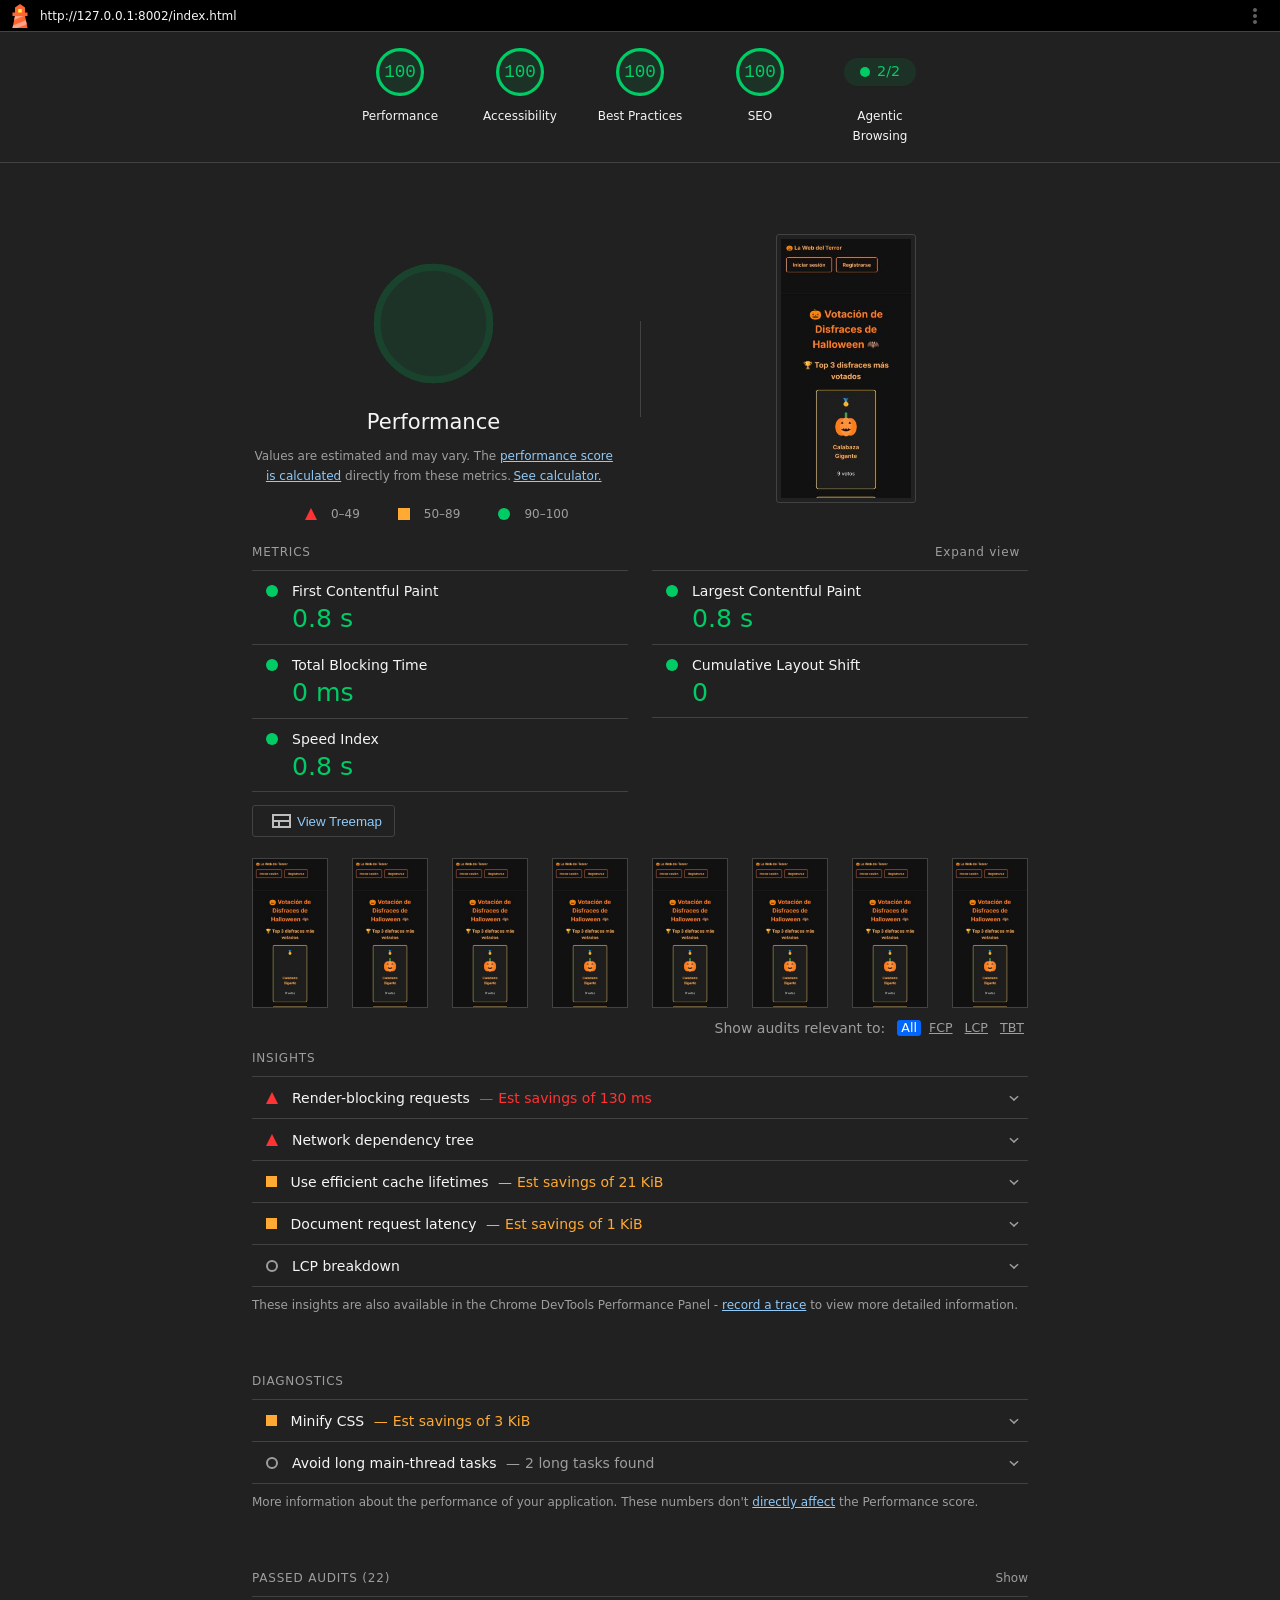
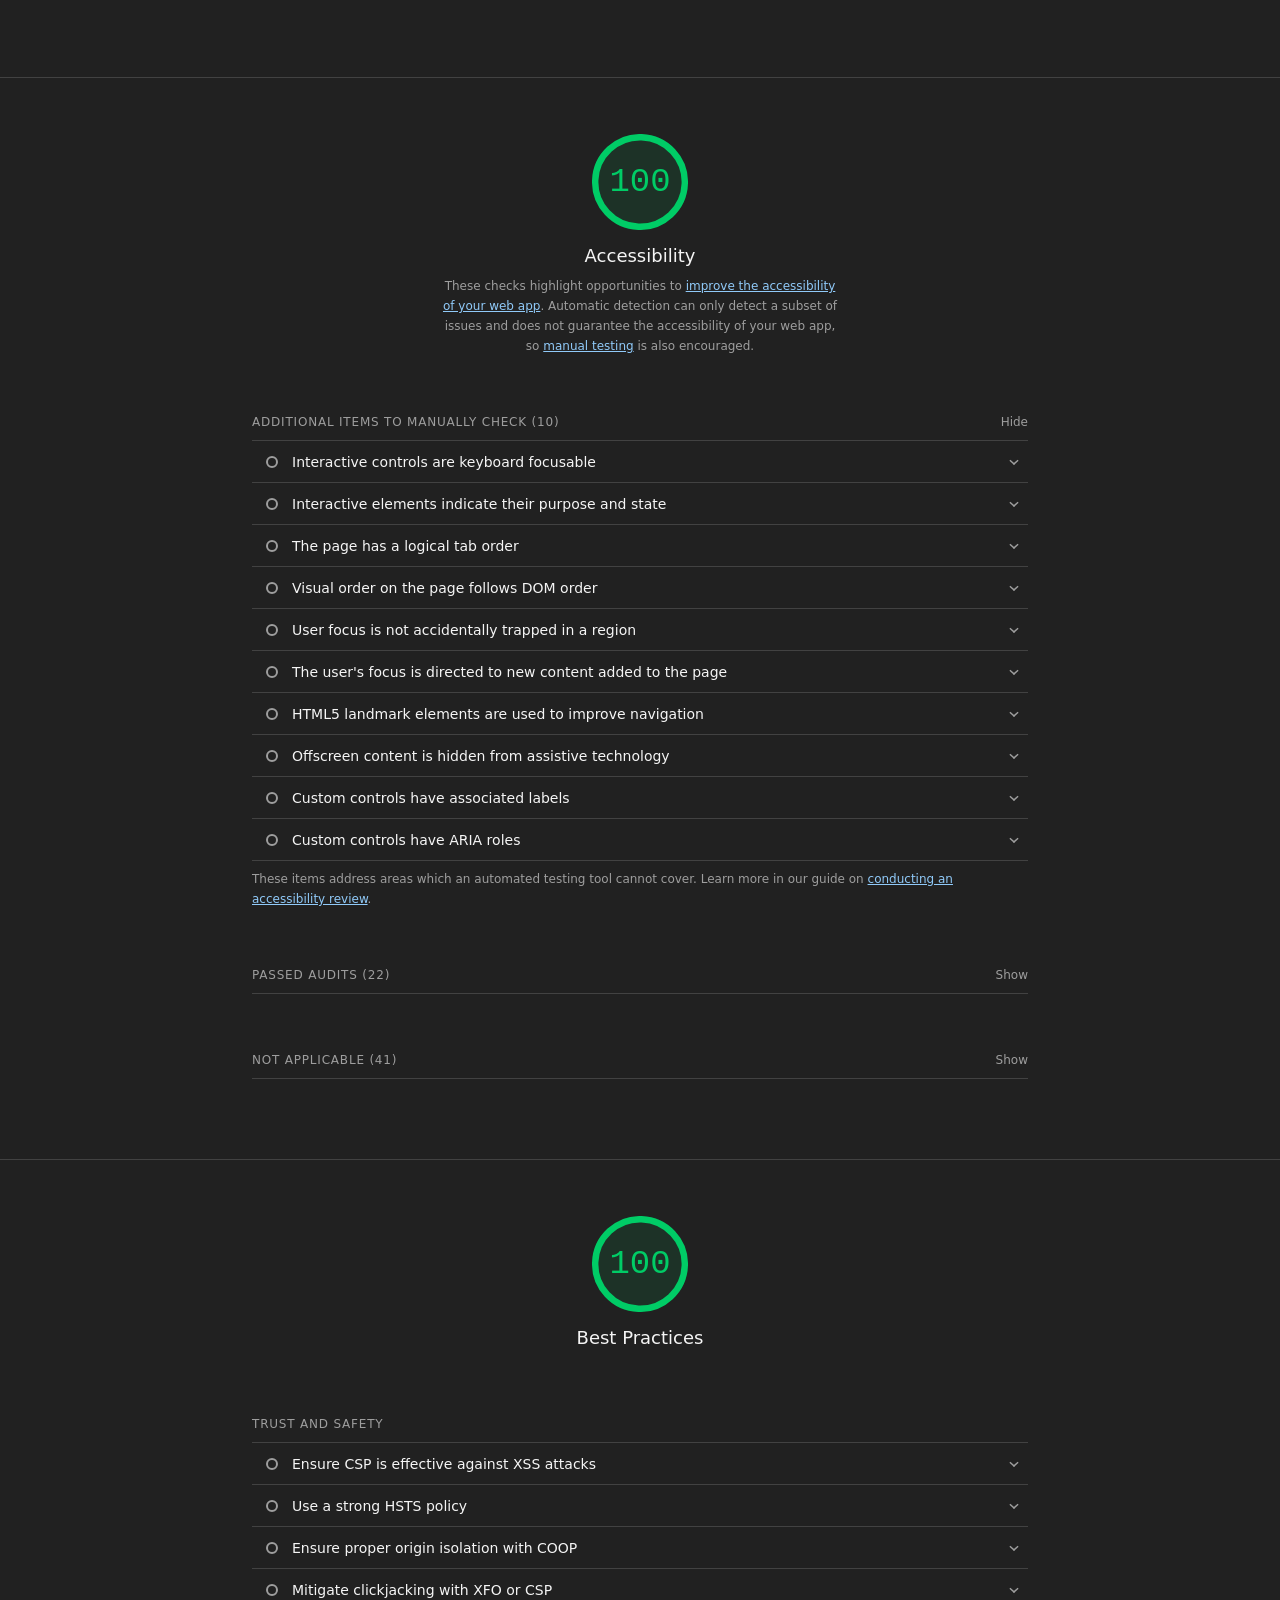
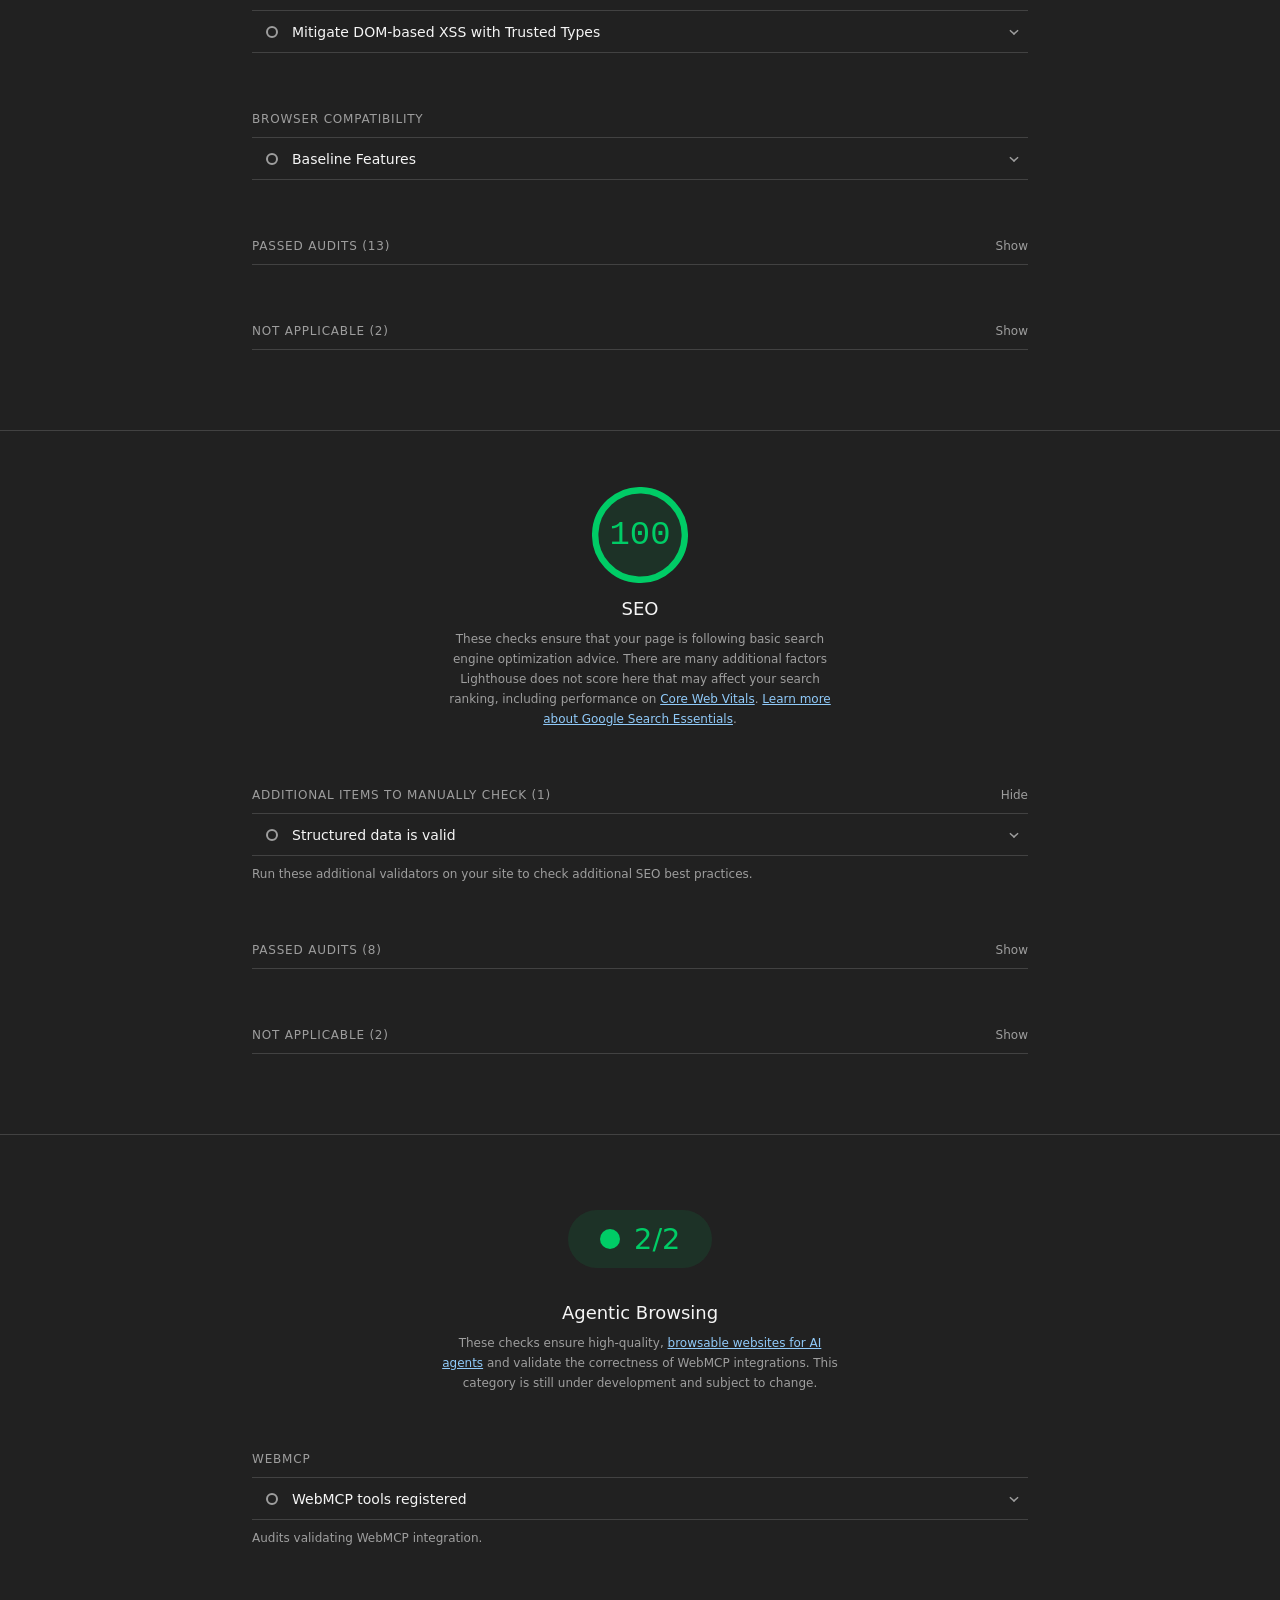
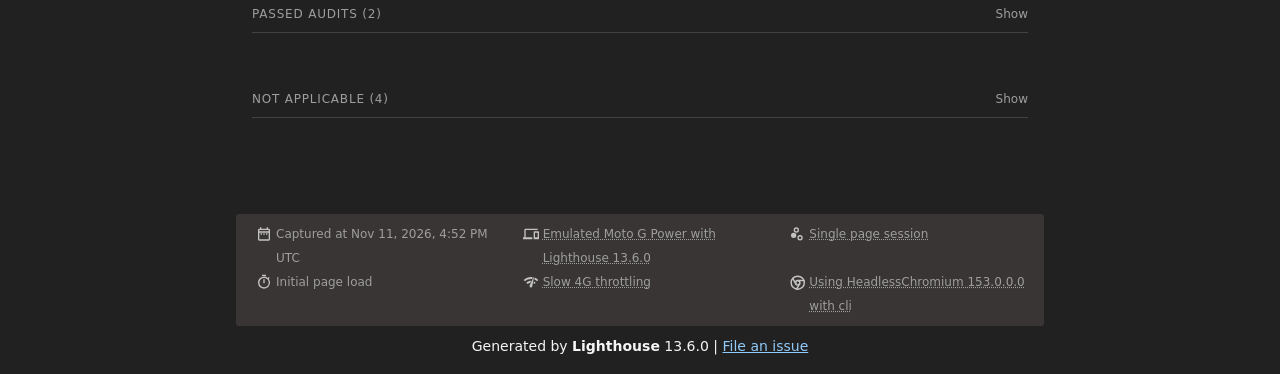
==== commit 99034148: "Evitar saltos de diseño al cargar el menú con sesión iniciada - El menú se dibuja con la última sesi" ====
--- a/docs/lighthouse/lighthouse_index.html
+++ b/docs/lighthouse/lighthouse_index.html
@@ -17,7 +17,7 @@
 
   <div id="lh-log"></div>
 
-  <script>window.__LIGHTHOUSE_JSON__ = {"lighthouseVersion":"13.6.0","requestedUrl":"http://127.0.0.1:8002/index.html","mainDocumentUrl":"http://127.0.0.1:8002/index.html","finalDisplayedUrl":"http://127.0.0.1:8002/index.html","finalUrl":"http://127.0.0.1:8002/index.html","fetchTime":"2026-11-10T22:02:22.351Z","gatherMode":"navigation","runWarnings":[],"userAgent":"Mozilla/5.0 (X11; Linux x86_64) AppleWebKit/537.36 (KHTML, like Gecko) HeadlessChrome/153.0.0.0 Safari/537.36","environment":{"networkUserAgent":"Mozilla/5.0 (Linux; Android 11; moto g power (2022)) AppleWebKit/537.36 (KHTML, like Gecko) Chrome/153.0.0.0 Mobile Safari/537.36","hostUserAgent":"Mozilla/5.0 (X11; Linux x86_64) AppleWebKit/537.36 (KHTML, like Gecko) HeadlessChrome/153.0.0.0 Safari/537.36","benchmarkIndex":2456.5,"credits":{"axe-core":"4.14.0","ard":"0.91 (f073b1e)"}},"audits":{"is-on-https":{"id":"is-on-https","title":"Uses HTTPS","description":"All sites should be protected with HTTPS, even ones that don't handle sensitive data. This includes avoiding [mixed content](https://developers.google.com/web/fundamentals/security/prevent-mixed-content/what-is-mixed-content), where some resources are loaded over HTTP despite the initial request being served over HTTPS. HTTPS prevents intruders from tampering with or passively listening in on the communications between your app and your users, and is a prerequisite for HTTP/2 and many new web platform APIs. [Learn more about HTTPS](https://developer.chrome.com/docs/lighthouse/pwa/is-on-https/).","score":1,"scoreDisplayMode":"binary","details":{"type":"table","headings":[{"key":"url","valueType":"url","label":"Insecure URL"},{"key":"resolution","valueType":"text","label":"Request Resolution"}],"items":[]}},"redirects-http":{"id":"redirects-http","title":"Redirects HTTP traffic to HTTPS","description":"Make sure that you redirect all HTTP traffic to HTTPS in order to enable secure web features for all your users. [Learn more](https://developer.chrome.com/docs/lighthouse/pwa/redirects-http/).","score":null,"scoreDisplayMode":"notApplicable"},"first-contentful-paint":{"id":"first-contentful-paint","title":"First Contentful Paint","description":"First Contentful Paint marks the time at which the first text or image is painted. [Learn more about the First Contentful Paint metric](https://developer.chrome.com/docs/lighthouse/performance/first-contentful-paint/).","score":1,"scoreDisplayMode":"numeric","numericValue":752.9840999999999,"numericUnit":"millisecond","displayValue":"0.8 s","scoringOptions":{"p10":1800,"median":3000}},"largest-contentful-paint":{"id":"largest-contentful-paint","title":"Largest Contentful Paint","description":"Largest Contentful Paint marks the time at which the largest text or image is painted. [Learn more about the Largest Contentful Paint metric](https://developer.chrome.com/docs/lighthouse/performance/lighthouse-largest-contentful-paint/)","score":1,"scoreDisplayMode":"numeric","numericValue":752.9840999999999,"numericUnit":"millisecond","displayValue":"0.8 s","scoringOptions":{"p10":2500,"median":4000}},"speed-index":{"id":"speed-index","title":"Speed Index","description":"Speed Index shows how quickly the contents of a page are visibly populated. [Learn more about the Speed Index metric](https://developer.chrome.com/docs/lighthouse/performance/speed-index/).","score":1,"scoreDisplayMode":"numeric","numericValue":752.9840999999999,"numericUnit":"millisecond","displayValue":"0.8 s","scoringOptions":{"p10":3387,"median":5800}},"screenshot-thumbnails":{"id":"screenshot-thumbnails","title":"Screenshot Thumbnails","description":"This is what the load of your site looked like.","score":1,"scoreDisplayMode":"informative","details":{"type":"filmstrip","scale":3000,"items":[{"timing":375,"timestamp":374969708,"data":"[data-uri]"},{"timing":750,"timestamp":375344708,"data":"[data-uri]"},{"timing":1125,"timestamp":375719708,"data":"[data-uri]"},{"timing":1500,"timestamp":376094708,"data":"[data-uri]"},{"timing":1875,"timestamp":376469708,"data":"[data-uri]"},{"timing":2250,"timestamp":376844708,"data":"[data-uri]"},{"timing":2625,"timestamp":377219708,"data":"[data-uri]"},{"timing":3000,"timestamp":377594708,"data":"[data-uri]"}]}},"final-screenshot":{"id":"final-screenshot","title":"Final Screenshot","description":"The last screenshot captured of the pageload.","score":1,"scoreDisplayMode":"informative","details":{"type":"screenshot","timing":694,"timestamp":375289161,"data":"[data-uri]"}},"total-blocking-time":{"id":"total-blocking-time","title":"Total Blocking Time","description":"Sum of all time periods between FCP and Time to Interactive, when task length exceeded 50ms, expressed in milliseconds. [Learn more about the Total Blocking Time metric](https://developer.chrome.com/docs/lighthouse/performance/lighthouse-total-blocking-time/).","score":1,"scoreDisplayMode":"numeric","numericValue":0,"numericUnit":"millisecond","displayValue":"0 ms","scoringOptions":{"p10":200,"median":600}},"max-potential-fid":{"id":"max-potential-fid","title":"Max Potential First Input Delay","description":"The maximum potential First Input Delay that your users could experience is the duration of the longest task. [Learn more about the Maximum Potential First Input Delay metric](https://developer.chrome.com/docs/lighthouse/performance/lighthouse-max-potential-fid/).","score":1,"scoreDisplayMode":"numeric","numericValue":46,"numericUnit":"millisecond","displayValue":"50 ms"},"cumulative-layout-shift":{"id":"cumulative-layout-shift","title":"Cumulative Layout Shift","description":"Cumulative Layout Shift measures the movement of visible elements within the viewport. [Learn more about the Cumulative Layout Shift metric](https://web.dev/articles/cls).","score":1,"scoreDisplayMode":"numeric","numericValue":0.0007931794990938637,"numericUnit":"unitless","displayValue":"0.001","scoringOptions":{"p10":0.1,"median":0.25},"details":{"type":"debugdata","items":[{"cumulativeLayoutShiftMainFrame":0.0007931794990938637,"newEngineResultDiffered":false}]}},"errors-in-console":{"id":"errors-in-console","title":"No browser errors logged to the console","description":"Errors logged to the console indicate unresolved problems. They can come from network request failures and other browser concerns. [Learn more about this errors in console diagnostic audit](https://developer.chrome.com/docs/lighthouse/best-practices/errors-in-console/)","score":1,"scoreDisplayMode":"binary","details":{"type":"table","headings":[{"key":"sourceLocation","valueType":"source-location","label":"Source"},{"key":"description","valueType":"code","label":"Description"}],"items":[]}},"server-response-time":{"id":"server-response-time","title":"Initial server response time was short","description":"Keep the server response time for the main document short because all other requests depend on it. [Learn more about the Time to First Byte metric](https://developer.chrome.com/docs/lighthouse/performance/time-to-first-byte/).","score":1,"scoreDisplayMode":"metricSavings","numericValue":0,"numericUnit":"millisecond","displayValue":"Root document took 0 ms","metricSavings":{"FCP":0,"LCP":0},"details":{"type":"opportunity","headings":[{"key":"url","valueType":"url","label":"URL"},{"key":"responseTime","valueType":"timespanMs","label":"Time Spent"}],"items":[{"url":"http://127.0.0.1:8002/index.html","responseTime":0}],"overallSavingsMs":0},"guidanceLevel":1},"interactive":{"id":"interactive","title":"Time to Interactive","description":"Time to Interactive is the amount of time it takes for the page to become fully interactive. [Learn more about the Time to Interactive metric](https://developer.chrome.com/docs/lighthouse/performance/interactive/).","score":1,"scoreDisplayMode":"numeric","numericValue":752.9840999999999,"numericUnit":"millisecond","displayValue":"0.8 s"},"user-timings":{"id":"user-timings","title":"User Timing marks and measures","description":"Consider instrumenting your app with the User Timing API to measure your app's real-world performance during key user experiences. [Learn more about User Timing marks](https://developer.chrome.com/docs/lighthouse/performance/user-timings/).","score":null,"scoreDisplayMode":"notApplicable","details":{"type":"table","headings":[{"key":"name","valueType":"text","label":"Name"},{"key":"timingType","valueType":"text","label":"Type"},{"key":"startTime","valueType":"ms","granularity":0.01,"label":"Start Time"},{"key":"duration","valueType":"ms","granularity":0.01,"label":"Duration"}],"items":[]},"guidanceLevel":2},"redirects":{"id":"redirects","title":"Avoid multiple page redirects","description":"Redirects introduce additional delays before the page can be loaded. [Learn how to avoid page redirects](https://developer.chrome.com/docs/lighthouse/performance/redirects/).","score":1,"scoreDisplayMode":"metricSavings","numericValue":0,"numericUnit":"millisecond","displayValue":"","metricSavings":{"LCP":0,"FCP":0},"details":{"type":"opportunity","headings":[],"items":[],"overallSavingsMs":0},"guidanceLevel":2},"image-aspect-ratio":{"id":"image-aspect-ratio","title":"Displays images with correct aspect ratio","description":"Image display dimensions should match natural aspect ratio. [Learn more about image aspect ratio](https://developer.chrome.com/docs/lighthouse/best-practices/image-aspect-ratio/).","score":1,"scoreDisplayMode":"binary","details":{"type":"table","headings":[{"key":"node","valueType":"node","label":""},{"key":"url","valueType":"url","label":"URL"},{"key":"displayedAspectRatio","valueType":"text","label":"Aspect Ratio (Displayed)"},{"key":"actualAspectRatio","valueType":"text","label":"Aspect Ratio (Actual)"}],"items":[]}},"image-size-responsive":{"id":"image-size-responsive","title":"Serves images with appropriate resolution","description":"Image natural dimensions should be proportional to the display size and the pixel ratio to maximize image clarity. [Learn how to provide responsive images](https://web.dev/articles/serve-responsive-images).","score":1,"scoreDisplayMode":"binary","details":{"type":"table","headings":[{"key":"node","valueType":"node","label":""},{"key":"url","valueType":"url","label":"URL"},{"key":"displayedSize","valueType":"text","label":"Displayed size"},{"key":"actualSize","valueType":"text","label":"Actual size"},{"key":"expectedSize","valueType":"text","label":"Expected size"}],"items":[]}},"deprecations":{"id":"deprecations","title":"Avoids deprecated APIs","description":"Deprecated APIs will eventually be removed from the browser. [Learn more about deprecated APIs](https://developer.chrome.com/docs/lighthouse/best-practices/deprecations/).","score":1,"scoreDisplayMode":"binary","details":{"type":"table","headings":[{"key":"value","valueType":"text","label":"Deprecation / Warning"},{"key":"source","valueType":"source-location","label":"Source"}],"items":[]}},"third-party-cookies":{"id":"third-party-cookies","title":"Avoids third-party cookies","description":"Third-party cookies may be blocked in some contexts. [Learn more about preparing for third-party cookie restrictions](https://privacysandbox.google.com/cookies/prepare/overview).","score":1,"scoreDisplayMode":"binary","details":{"type":"table","headings":[{"key":"name","valueType":"text","label":"Name"},{"key":"url","valueType":"url","label":"URL"}],"items":[]}},"mainthread-work-breakdown":{"id":"mainthread-work-breakdown","title":"Minimizes main-thread work","description":"Consider reducing the time spent parsing, compiling and executing JS. You may find delivering smaller JS payloads helps with this. [Learn how to minimize main-thread work](https://developer.chrome.com/docs/lighthouse/performance/mainthread-work-breakdown/)","score":1,"scoreDisplayMode":"metricSavings","numericValue":557.0360000000012,"numericUnit":"millisecond","displayValue":"0.6 s","metricSavings":{"TBT":0},"details":{"type":"table","headings":[{"key":"groupLabel","valueType":"text","label":"Category"},{"key":"duration","valueType":"ms","granularity":1,"label":"Time Spent"}],"items":[{"group":"other","groupLabel":"Other","duration":333.01200000000125},{"group":"styleLayout","groupLabel":"Style & Layout","duration":129.68799999999996},{"group":"scriptEvaluation","groupLabel":"Script Evaluation","duration":60.59200000000003},{"group":"paintCompositeRender","groupLabel":"Rendering","duration":23.059999999999985},{"group":"parseHTML","groupLabel":"Parse HTML & CSS","duration":7.928},{"group":"scriptParseCompile","groupLabel":"Script Parsing & Compilation","duration":2.7560000000000002}],"sortedBy":["duration"]},"guidanceLevel":1},"bootup-time":{"id":"bootup-time","title":"JavaScript execution time","description":"Consider reducing the time spent parsing, compiling, and executing JS. You may find delivering smaller JS payloads helps with this. [Learn how to reduce Javascript execution time](https://developer.chrome.com/docs/lighthouse/performance/bootup-time/).","score":1,"scoreDisplayMode":"metricSavings","numericValue":60.496000000000016,"numericUnit":"millisecond","displayValue":"0.1 s","metricSavings":{"TBT":0},"details":{"type":"table","headings":[{"key":"url","valueType":"url","label":"URL"},{"key":"total","granularity":1,"valueType":"ms","label":"Total CPU Time"},{"key":"scripting","granularity":1,"valueType":"ms","label":"Script Evaluation"},{"key":"scriptParseCompile","granularity":1,"valueType":"ms","label":"Script Parse"}],"items":[{"url":"Unattributable","total":348.6920000000013,"scripting":43.05600000000002,"scriptParseCompile":0},{"url":"http://127.0.0.1:8002/index.html","total":187.99599999999998,"scripting":15.095999999999997,"scriptParseCompile":2.3440000000000003}],"summary":{"wastedMs":60.496000000000016},"sortedBy":["total"]},"guidanceLevel":1},"diagnostics":{"id":"diagnostics","title":"Diagnostics","description":"Collection of useful page vitals.","score":1,"scoreDisplayMode":"informative","details":{"type":"debugdata","items":[{"numRequests":13,"numScripts":3,"numStylesheets":1,"numFonts":0,"numTasks":612,"numTasksOver10ms":4,"numTasksOver25ms":0,"numTasksOver50ms":0,"numTasksOver100ms":0,"numTasksOver500ms":0,"rtt":0.5089499999999999,"throughput":9149552.03308426,"maxRtt":0.5089499999999999,"maxServerLatency":1.4920499999999999,"totalByteWeight":26552,"totalTaskTime":139.25900000000007,"mainDocumentTransferSize":2446}]}},"network-requests":{"id":"network-requests","title":"Network Requests","description":"Lists the network requests that were made during page load.","score":1,"scoreDisplayMode":"informative","details":{"type":"table","headings":[{"key":"url","valueType":"url","label":"URL"},{"key":"protocol","valueType":"text","label":"Protocol"},{"key":"networkRequestTime","valueType":"ms","granularity":1,"label":"Network Request Time"},{"key":"networkEndTime","valueType":"ms","granularity":1,"label":"Network End Time"},{"key":"transferSize","valueType":"bytes","displayUnit":"kb","granularity":1,"label":"Transfer Size"},{"key":"resourceSize","valueType":"bytes","displayUnit":"kb","granularity":1,"label":"Resource Size"},{"key":"statusCode","valueType":"text","label":"Status Code"},{"key":"mimeType","valueType":"text","label":"MIME Type"},{"key":"resourceType","valueType":"text","label":"Resource Type"}],"items":[{"url":"http://127.0.0.1:8002/index.html","sessionTargetType":"page","protocol":"http/1.1","cache":"none","rendererStartTime":0,"networkRequestTime":4.929999999993015,"networkEndTime":11.402999999932945,"finished":true,"transferSize":2446,"resourceSize":2287,"statusCode":200,"mimeType":"text/html","resourceType":"Document","priority":"VeryHigh","experimentalFromMainFrame":true,"entity":"127.0.0.1"},{"url":"http://127.0.0.1:8002/css/estilos.css","sessionTargetType":"page","protocol":"http/1.1","cache":"none","rendererStartTime":31.100999999966007,"networkRequestTime":42.87899999995716,"networkEndTime":45.59299999999348,"finished":true,"transferSize":8897,"resourceSize":8739,"statusCode":200,"mimeType":"text/css","resourceType":"Stylesheet","priority":"VeryHigh","experimentalFromMainFrame":true,"entity":"127.0.0.1"},{"url":"http://127.0.0.1:8002/js/index.js","sessionTargetType":"page","protocol":"http/1.1","cache":"none","rendererStartTime":31.982999999949243,"networkRequestTime":43.10599999997066,"networkEndTime":47.02299999992829,"finished":true,"transferSize":5064,"resourceSize":4907,"statusCode":200,"mimeType":"application/javascript","resourceType":"Script","priority":"High","experimentalFromMainFrame":true,"entity":"127.0.0.1"},{"url":"http://127.0.0.1:8002/js/api.js","sessionTargetType":"page","protocol":"http/1.1","cache":"none","rendererStartTime":73.71399999997811,"networkRequestTime":74.31599999993341,"networkEndTime":80.07699999993201,"finished":true,"transferSize":2209,"resourceSize":2052,"statusCode":200,"mimeType":"application/javascript","resourceType":"Script","priority":"High","experimentalFromMainFrame":true,"entity":"127.0.0.1"},{"url":"http://127.0.0.1:8002/js/nav.js","sessionTargetType":"page","protocol":"http/1.1","cache":"none","rendererStartTime":73.92399999994086,"networkRequestTime":74.51699999993434,"networkEndTime":80.35799999994924,"finished":true,"transferSize":1900,"resourceSize":1743,"statusCode":200,"mimeType":"application/javascript","resourceType":"Script","priority":"High","experimentalFromMainFrame":true,"entity":"127.0.0.1"},{"url":"http://127.0.0.1:8002/api/sesion.php","sessionTargetType":"page","protocol":"http/1.1","cache":"none","rendererStartTime":85.4429999999702,"networkRequestTime":90.45099999994272,"networkEndTime":96.55399999994552,"finished":true,"transferSize":463,"resourceSize":69,"statusCode":200,"mimeType":"application/json","resourceType":"Fetch","priority":"High","experimentalFromMainFrame":true,"entity":"127.0.0.1"},{"url":"http://127.0.0.1:8002/api/disfraces.php","sessionTargetType":"page","protocol":"http/1.1","cache":"none","rendererStartTime":105.64999999996508,"networkRequestTime":106.0899999999674,"networkEndTime":113.38299999997253,"finished":true,"transferSize":1040,"resourceSize":838,"statusCode":200,"mimeType":"application/json","resourceType":"Fetch","priority":"High","experimentalFromMainFrame":true,"entity":"127.0.0.1"},{"url":"http://127.0.0.1:8002/img/calabaza.svg","sessionTargetType":"page","protocol":"http/1.1","cache":"none","rendererStartTime":106.25299999996787,"networkRequestTime":107.98899999994319,"networkEndTime":113.60299999994459,"finished":true,"transferSize":651,"resourceSize":504,"statusCode":200,"mimeType":"image/svg+xml","resourceType":"Other","priority":"High","experimentalFromMainFrame":true,"entity":"127.0.0.1"},{"url":"http://127.0.0.1:8002/api/foto.php?id=3&v=3328285999","sessionTargetType":"page","protocol":"http/1.1","cache":"none","rendererStartTime":138.8189999999595,"networkRequestTime":142.46299999993062,"networkEndTime":156.2490000000107,"finished":true,"transferSize":828,"resourceSize":504,"statusCode":200,"mimeType":"image/svg+xml","resourceType":"Image","priority":"Low","experimentalFromMainFrame":true,"entity":"127.0.0.1"},{"url":"http://127.0.0.1:8002/api/foto.php?id=1&v=1069728265","sessionTargetType":"page","protocol":"http/1.1","cache":"none","rendererStartTime":139.00099999993108,"networkRequestTime":144.36099999997532,"networkEndTime":156.94799999997485,"finished":true,"transferSize":835,"resourceSize":511,"statusCode":200,"mimeType":"image/svg+xml","resourceType":"Image","priority":"Low","experimentalFromMainFrame":true,"entity":"127.0.0.1"},{"url":"http://127.0.0.1:8002/api/foto.php?id=2&v=891166124","sessionTargetType":"page","protocol":"http/1.1","cache":"none","rendererStartTime":139.10899999993853,"networkRequestTime":144.86899999994785,"networkEndTime":158.30499999999302,"finished":true,"transferSize":769,"resourceSize":445,"statusCode":200,"mimeType":"image/svg+xml","resourceType":"Image","priority":"Low","experimentalFromMainFrame":true,"entity":"127.0.0.1"},{"url":"http://127.0.0.1:8002/api/foto.php?id=5&v=3879299727","sessionTargetType":"page","protocol":"http/1.1","cache":"none","rendererStartTime":139.19599999993807,"networkRequestTime":145.22399999998743,"networkEndTime":158.70599999994738,"finished":true,"transferSize":805,"resourceSize":481,"statusCode":200,"mimeType":"image/svg+xml","resourceType":"Image","priority":"Low","experimentalFromMainFrame":true,"entity":"127.0.0.1"},{"url":"http://127.0.0.1:8002/api/foto.php?id=4&v=4273190242","sessionTargetType":"page","protocol":"http/1.1","cache":"none","rendererStartTime":139.25799999997253,"networkRequestTime":145.54199999995762,"networkEndTime":158.8179999999702,"finished":true,"transferSize":645,"resourceSize":321,"statusCode":200,"mimeType":"image/svg+xml","resourceType":"Image","priority":"Low","experimentalFromMainFrame":true,"entity":"127.0.0.1"}],"debugData":{"type":"debugdata","networkStartTimeTs":374598132.00000006,"initiators":[{"type":"parser","url":"http://127.0.0.1:8002/index.html","lineNumber":8,"columnNumber":50},{"type":"parser","url":"http://127.0.0.1:8002/index.html","lineNumber":9,"columnNumber":44},{"type":"script","url":"http://127.0.0.1:8002/js/index.js","lineNumber":4,"columnNumber":42},{"type":"script","url":"http://127.0.0.1:8002/js/index.js","lineNumber":5,"columnNumber":41}]}}},"network-rtt":{"id":"network-rtt","title":"Network Round Trip Times","description":"Network round trip times (RTT) have a large impact on performance. If the RTT to an origin is high, it's an indication that servers closer to the user could improve performance. [Learn more about the Round Trip Time](https://hpbn.co/primer-on-latency-and-bandwidth/).","score":1,"scoreDisplayMode":"informative","numericValue":0.5089499999999999,"numericUnit":"millisecond","displayValue":"0 ms","details":{"type":"table","headings":[{"key":"origin","valueType":"text","label":"URL"},{"key":"rtt","valueType":"ms","granularity":1,"label":"Time Spent"}],"items":[{"origin":"http://127.0.0.1:8002","rtt":0.5089499999999999}],"sortedBy":["rtt"]}},"network-server-latency":{"id":"network-server-latency","title":"Server Backend Latencies","description":"Server latencies can impact web performance. If the server latency of an origin is high, it's an indication the server is overloaded or has poor backend performance. [Learn more about server response time](https://hpbn.co/primer-on-web-performance/#analyzing-the-resource-waterfall).","score":1,"scoreDisplayMode":"informative","numericValue":1.4920499999999999,"numericUnit":"millisecond","displayValue":"0 ms","details":{"type":"table","headings":[{"key":"origin","valueType":"text","label":"URL"},{"key":"serverResponseTime","valueType":"ms","granularity":1,"label":"Time Spent"}],"items":[{"origin":"http://127.0.0.1:8002","serverResponseTime":1.4920499999999999}],"sortedBy":["serverResponseTime"]}},"main-thread-tasks":{"id":"main-thread-tasks","title":"Tasks","description":"Lists the toplevel main thread tasks that executed during page load.","score":1,"scoreDisplayMode":"informative","details":{"type":"table","headings":[{"key":"startTime","valueType":"ms","granularity":1,"label":"Start Time"},{"key":"duration","valueType":"ms","granularity":1,"label":"End Time"}],"items":[{"duration":15.833,"startTime":20.489},{"duration":20.12,"startTime":52.241},{"duration":5.663,"startTime":72.434},{"duration":11.473,"startTime":88.115},{"duration":14.444,"startTime":128.666}]}},"metrics":{"id":"metrics","title":"Metrics","description":"Collects all available metrics.","score":1,"scoreDisplayMode":"informative","numericValue":753,"numericUnit":"millisecond","details":{"type":"debugdata","items":[{"firstContentfulPaint":753,"largestContentfulPaint":753,"interactive":753,"speedIndex":753,"totalBlockingTime":0,"maxPotentialFID":46,"cumulativeLayoutShift":0.0007931794990938637,"cumulativeLayoutShiftMainFrame":0.0007931794990938637,"timeToFirstByte":451,"observedTimeOrigin":0,"observedTimeOriginTs":374594708,"observedNavigationStart":0,"observedNavigationStartTs":374594708,"observedFirstPaint":99,"observedFirstPaintTs":374693700,"observedFirstContentfulPaint":99,"observedFirstContentfulPaintTs":374693700,"observedFirstContentfulPaintAllFrames":99,"observedFirstContentfulPaintAllFramesTs":374693700,"observedLargestContentfulPaint":99,"observedLargestContentfulPaintTs":374693700,"observedLargestContentfulPaintAllFrames":99,"observedLargestContentfulPaintAllFramesTs":374693700,"observedTraceEnd":2485,"observedTraceEndTs":377079234,"observedLoad":98,"observedLoadTs":374692563,"observedDomContentLoaded":97,"observedDomContentLoadedTs":374691597,"observedCumulativeLayoutShift":0.0007931794990938637,"observedCumulativeLayoutShiftMainFrame":0.0007931794990938637,"observedFirstVisualChange":100,"observedFirstVisualChangeTs":374694708,"observedLastVisualChange":677,"observedLastVisualChangeTs":375271708,"observedSpeedIndex":123,"observedSpeedIndexTs":374717834},{"lcpInvalidated":false}]}},"resource-summary":{"id":"resource-summary","title":"Resources Summary","description":"Aggregates all network requests and groups them by type","score":1,"scoreDisplayMode":"informative","details":{"type":"table","headings":[{"key":"label","valueType":"text","label":"Resource Type"},{"key":"requestCount","valueType":"numeric","label":"Requests"},{"key":"transferSize","valueType":"bytes","label":"Transfer Size"}],"items":[{"resourceType":"total","label":"Total","requestCount":13,"transferSize":26552},{"resourceType":"script","label":"Script","requestCount":3,"transferSize":9173},{"resourceType":"stylesheet","label":"Stylesheet","requestCount":1,"transferSize":8897},{"resourceType":"image","label":"Image","requestCount":5,"transferSize":3882},{"resourceType":"document","label":"Document","requestCount":1,"transferSize":2446},{"resourceType":"other","label":"Other","requestCount":3,"transferSize":2154},{"resourceType":"media","label":"Media","requestCount":0,"transferSize":0},{"resourceType":"font","label":"Font","requestCount":0,"transferSize":0},{"resourceType":"third-party","label":"Third-party","requestCount":0,"transferSize":0}]}},"layout-shifts":{"id":"layout-shifts","title":"Avoid large layout shifts","description":"These are the largest layout shifts observed on the page. Each table item represents a single layout shift, and shows the element that shifted the most. Below each item are possible root causes that led to the layout shift. Some of these layout shifts may not be included in the CLS metric value due to [windowing](https://web.dev/articles/cls#what_is_cls). [Learn how to improve CLS](https://web.dev/articles/optimize-cls)","score":1,"scoreDisplayMode":"informative","displayValue":"1 layout shift found","metricSavings":{"CLS":0.001},"details":{"type":"table","headings":[{"key":"node","valueType":"node","subItemsHeading":{"key":"extra"},"label":"Element"},{"key":"score","valueType":"numeric","subItemsHeading":{"key":"cause","valueType":"text"},"granularity":0.001,"label":"Layout shift score"}],"items":[{"node":{"type":"node","lhId":"page-1-HR","path":"1,HTML,1,BODY,3,MAIN,2,HR","selector":"body > main#contenido > hr.separador","boundingRect":{"top":1433,"bottom":1434,"left":32,"right":380,"width":348,"height":1},"snippet":"\u003chr class=\"separador\">","nodeLabel":"body > main#contenido > hr.separador"},"score":0.0007931794990938637}]},"guidanceLevel":2},"long-tasks":{"id":"long-tasks","title":"Avoid long main-thread tasks","description":"Lists the longest tasks on the main thread, useful for identifying worst contributors to input delay. [Learn how to avoid long main-thread tasks](https://web.dev/articles/optimize-long-tasks)","score":1,"scoreDisplayMode":"informative","displayValue":"1 long task found","metricSavings":{"TBT":0},"details":{"type":"table","headings":[{"key":"url","valueType":"url","label":"URL"},{"key":"startTime","valueType":"ms","granularity":1,"label":"Start Time"},{"key":"duration","valueType":"ms","granularity":1,"label":"Duration"}],"items":[{"url":"Unattributable","duration":63,"startTime":608.49205}],"sortedBy":["duration"],"skipSumming":["startTime"],"debugData":{"type":"debugdata","urls":["Unattributable"],"tasks":[{"urlIndex":0,"startTime":608.5,"duration":63,"other":63,"scriptEvaluation":0}]}},"guidanceLevel":1},"non-composited-animations":{"id":"non-composited-animations","title":"Avoid non-composited animations","description":"Animations which are not composited can be janky and increase CLS. [Learn how to avoid non-composited animations](https://developer.chrome.com/docs/lighthouse/performance/non-composited-animations/)","score":null,"scoreDisplayMode":"notApplicable","metricSavings":{"CLS":0},"details":{"type":"table","headings":[{"key":"node","valueType":"node","subItemsHeading":{"key":"failureReason","valueType":"text"},"label":"Element"}],"items":[]},"guidanceLevel":2},"unsized-images":{"id":"unsized-images","title":"Image elements have explicit `width` and `height`","description":"Set an explicit width and height on image elements to reduce layout shifts and improve CLS. [Learn how to set image dimensions](https://web.dev/articles/optimize-cls#images_without_dimensions)","score":1,"scoreDisplayMode":"metricSavings","metricSavings":{"CLS":0},"details":{"type":"table","headings":[{"key":"node","valueType":"node","label":""},{"key":"url","valueType":"url","label":"URL"}],"items":[]},"guidanceLevel":4},"valid-source-maps":{"id":"valid-source-maps","title":"Page has valid source maps","description":"Source maps translate minified code to the original source code. This helps developers debug in production. In addition, Lighthouse is able to provide further insights. Consider deploying source maps to take advantage of these benefits. [Learn more about source maps](https://developer.chrome.com/docs/devtools/javascript/source-maps/).","score":1,"scoreDisplayMode":"binary","details":{"type":"table","headings":[{"key":"scriptUrl","valueType":"url","subItemsHeading":{"key":"error"},"label":"URL"},{"key":"sourceMapUrl","valueType":"url","label":"Map URL"}],"items":[]}},"csp-xss":{"id":"csp-xss","title":"Ensure CSP is effective against XSS attacks","description":"A strong Content Security Policy (CSP) significantly reduces the risk of cross-site scripting (XSS) attacks. [Learn how to use a CSP to prevent XSS](https://developer.chrome.com/docs/lighthouse/best-practices/csp-xss/)","score":1,"scoreDisplayMode":"informative","details":{"type":"table","headings":[{"key":"description","valueType":"text","subItemsHeading":{"key":"description"},"label":"Description"},{"key":"directive","valueType":"code","subItemsHeading":{"key":"directive"},"label":"Directive"},{"key":"severity","valueType":"text","subItemsHeading":{"key":"severity"},"label":"Severity"}],"items":[{"severity":"High","description":"No CSP found in enforcement mode"}]}},"has-hsts":{"id":"has-hsts","title":"Use a strong HSTS policy","description":"Deployment of the HSTS header significantly reduces the risk of downgrading HTTP connections and eavesdropping attacks. A rollout in stages, starting with a low max-age is recommended. [Learn more about using a strong HSTS policy.](https://developer.chrome.com/docs/lighthouse/best-practices/has-hsts)","score":1,"scoreDisplayMode":"informative","details":{"type":"table","headings":[{"key":"description","valueType":"text","subItemsHeading":{"key":"description"},"label":"Description"},{"key":"directive","valueType":"code","subItemsHeading":{"key":"directive"},"label":"Directive"},{"key":"severity","valueType":"text","subItemsHeading":{"key":"severity"},"label":"Severity"}],"items":[{"severity":"High","description":"No HSTS header found"}]}},"origin-isolation":{"id":"origin-isolation","title":"Ensure proper origin isolation with COOP","description":"The Cross-Origin-Opener-Policy (COOP) can be used to isolate the top-level window from other documents such as pop-ups. [Learn more about deploying the COOP header.](https://web.dev/articles/why-coop-coep#coop)","score":1,"scoreDisplayMode":"informative","details":{"type":"table","headings":[{"key":"description","valueType":"text","subItemsHeading":{"key":"description"},"label":"Description"},{"key":"directive","valueType":"code","subItemsHeading":{"key":"directive"},"label":"Directive"},{"key":"severity","valueType":"text","subItemsHeading":{"key":"severity"},"label":"Severity"}],"items":[{"description":"No COOP header found","severity":"High"}]}},"clickjacking-mitigation":{"id":"clickjacking-mitigation","title":"Mitigate clickjacking with XFO or CSP","description":"The `X-Frame-Options` (XFO) header or the `frame-ancestors` directive in the `Content-Security-Policy` (CSP) header control where a page can be embedded. These can mitigate clickjacking attacks by blocking some or all sites from embedding the page. [Learn more about mitigating clickjacking](https://developer.chrome.com/docs/lighthouse/best-practices/clickjacking-mitigation).","score":1,"scoreDisplayMode":"informative","details":{"type":"table","headings":[{"key":"description","valueType":"text","subItemsHeading":{"key":"description"},"label":"Description"},{"key":"severity","valueType":"text","subItemsHeading":{"key":"severity"},"label":"Severity"}],"items":[{"severity":"High","description":"No frame control policy found"}]}},"trusted-types-xss":{"id":"trusted-types-xss","title":"Mitigate DOM-based XSS with Trusted Types","description":"The `require-trusted-types-for` directive in the `Content-Security-Policy` (CSP) header instructs user agents to control the data passed to DOM XSS sink functions. [Learn more about mitigating DOM-based XSS with Trusted Types](https://developer.chrome.com/docs/lighthouse/best-practices/trusted-types-xss).","score":1,"scoreDisplayMode":"informative","details":{"type":"table","headings":[{"key":"description","valueType":"text","subItemsHeading":{"key":"description"},"label":"Description"},{"key":"severity","valueType":"text","subItemsHeading":{"key":"severity"},"label":"Severity"}],"items":[{"severity":"High","description":"No `Content-Security-Policy` header with Trusted Types directive found"}]}},"script-treemap-data":{"id":"script-treemap-data","title":"Script Treemap Data","description":"Used for treemap app","score":1,"scoreDisplayMode":"informative","details":{"type":"treemap-data","nodes":[{"name":"http://127.0.0.1:8002/js/index.js","resourceBytes":4886,"encodedBytes":4907,"unusedBytes":1452},{"name":"http://127.0.0.1:8002/js/api.js","resourceBytes":2046,"encodedBytes":2052,"unusedBytes":329},{"name":"http://127.0.0.1:8002/js/nav.js","resourceBytes":1736,"encodedBytes":1743,"unusedBytes":127}]}},"accesskeys":{"id":"accesskeys","title":"`[accesskey]` values are unique","description":"Access keys let users quickly focus a part of the page. For proper navigation, each access key must be unique. [Learn more about access keys](https://dequeuniversity.com/rules/axe/4.14/accesskeys).","score":null,"scoreDisplayMode":"notApplicable"},"aria-allowed-attr":{"id":"aria-allowed-attr","title":"`[aria-*]` attributes match their roles","description":"Each ARIA `role` supports a specific subset of `aria-*` attributes. Mismatching these invalidates the `aria-*` attributes. [Learn how to match ARIA attributes to their roles](https://dequeuniversity.com/rules/axe/4.14/aria-allowed-attr).","score":1,"scoreDisplayMode":"binary","details":{"type":"table","headings":[{"key":"node","valueType":"node","subItemsHeading":{"key":"relatedNode","valueType":"node"},"label":"Failing Elements"}],"items":[]}},"aria-allowed-role":{"id":"aria-allowed-role","title":"Uses ARIA roles only on compatible elements","description":"Many HTML elements can only be assigned certain ARIA roles. Using ARIA roles where they are not allowed can interfere with the accessibility of the web page. [Learn more about ARIA roles](https://dequeuniversity.com/rules/axe/4.14/aria-allowed-role).","score":null,"scoreDisplayMode":"notApplicable"},"aria-command-name":{"id":"aria-command-name","title":"`button`, `link`, and `menuitem` elements have accessible names","description":"When an element doesn't have an accessible name, screen readers announce it with a generic name, making it unusable for users who rely on screen readers. [Learn how to make command elements more accessible](https://dequeuniversity.com/rules/axe/4.14/aria-command-name).","score":null,"scoreDisplayMode":"notApplicable"},"aria-conditional-attr":{"id":"aria-conditional-attr","title":"ARIA attributes are used as specified for the element's role","description":"Some ARIA attributes are only allowed on an element under certain conditions. [Learn more about conditional ARIA attributes](https://dequeuniversity.com/rules/axe/4.14/aria-conditional-attr).","score":1,"scoreDisplayMode":"binary","details":{"type":"table","headings":[{"key":"node","valueType":"node","subItemsHeading":{"key":"relatedNode","valueType":"node"},"label":"Failing Elements"}],"items":[]}},"aria-deprecated-role":{"id":"aria-deprecated-role","title":"Deprecated ARIA roles were not used","description":"Deprecated ARIA roles may not be processed correctly by assistive technology. [Learn more about deprecated ARIA roles](https://dequeuniversity.com/rules/axe/4.14/aria-deprecated-role).","score":null,"scoreDisplayMode":"notApplicable"},"aria-dialog-name":{"id":"aria-dialog-name","title":"Elements with `role=\"dialog\"` or `role=\"alertdialog\"` have accessible names.","description":"ARIA dialog elements without accessible names may prevent screen readers users from discerning the purpose of these elements. [Learn how to make ARIA dialog elements more accessible](https://dequeuniversity.com/rules/axe/4.14/aria-dialog-name).","score":null,"scoreDisplayMode":"notApplicable"},"aria-hidden-body":{"id":"aria-hidden-body","title":"`[aria-hidden=\"true\"]` is not present on the document `\u003cbody>`","description":"Assistive technologies, like screen readers, work inconsistently when `aria-hidden=\"true\"` is set on the document `\u003cbody>`. [Learn how `aria-hidden` affects the document body](https://dequeuniversity.com/rules/axe/4.14/aria-hidden-body).","score":1,"scoreDisplayMode":"binary","details":{"type":"table","headings":[{"key":"node","valueType":"node","subItemsHeading":{"key":"relatedNode","valueType":"node"},"label":"Failing Elements"}],"items":[]}},"aria-hidden-focus":{"id":"aria-hidden-focus","title":"`[aria-hidden=\"true\"]` elements do not contain focusable descendents","description":"Focusable descendents within an `[aria-hidden=\"true\"]` element prevent those interactive elements from being available to users of assistive technologies like screen readers. [Learn how `aria-hidden` affects focusable elements](https://dequeuniversity.com/rules/axe/4.14/aria-hidden-focus).","score":1,"scoreDisplayMode":"binary","details":{"type":"table","headings":[{"key":"node","valueType":"node","subItemsHeading":{"key":"relatedNode","valueType":"node"},"label":"Failing Elements"}],"items":[]}},"aria-input-field-name":{"id":"aria-input-field-name","title":"ARIA input fields have accessible names","description":"When an input field doesn't have an accessible name, screen readers announce it with a generic name, making it unusable for users who rely on screen readers. [Learn more about input field labels](https://dequeuniversity.com/rules/axe/4.14/aria-input-field-name).","score":null,"scoreDisplayMode":"notApplicable"},"aria-meter-name":{"id":"aria-meter-name","title":"ARIA `meter` elements have accessible names","description":"When a meter element doesn't have an accessible name, screen readers announce it with a generic name, making it unusable for users who rely on screen readers. [Learn how to name `meter` elements](https://dequeuniversity.com/rules/axe/4.14/aria-meter-name).","score":null,"scoreDisplayMode":"notApplicable"},"aria-progressbar-name":{"id":"aria-progressbar-name","title":"ARIA `progressbar` elements have accessible names","description":"When a `progressbar` element doesn't have an accessible name, screen readers announce it with a generic name, making it unusable for users who rely on screen readers. [Learn how to label `progressbar` elements](https://dequeuniversity.com/rules/axe/4.14/aria-progressbar-name).","score":null,"scoreDisplayMode":"notApplicable"},"aria-prohibited-attr":{"id":"aria-prohibited-attr","title":"Elements use only permitted ARIA attributes","description":"Using ARIA attributes in roles where they are prohibited can mean that important information is not communicated to users of assistive technologies. [Learn more about prohibited ARIA roles](https://dequeuniversity.com/rules/axe/4.14/aria-prohibited-attr).","score":1,"scoreDisplayMode":"binary","details":{"type":"table","headings":[{"key":"node","valueType":"node","subItemsHeading":{"key":"relatedNode","valueType":"node"},"label":"Failing Elements"}],"items":[]}},"aria-required-attr":{"id":"aria-required-attr","title":"`[role]`s have all required `[aria-*]` attributes","description":"Some ARIA roles have required attributes that describe the state of the element to screen readers. [Learn more about roles and required attributes](https://dequeuniversity.com/rules/axe/4.14/aria-required-attr).","score":null,"scoreDisplayMode":"notApplicable"},"aria-required-children":{"id":"aria-required-children","title":"Elements with an ARIA `[role]` that require children to contain a specific `[role]` have all required children.","description":"Some ARIA parent roles must contain specific child roles to perform their intended accessibility functions. [Learn more about roles and required children elements](https://dequeuniversity.com/rules/axe/4.14/aria-required-children).","score":null,"scoreDisplayMode":"notApplicable"},"aria-required-parent":{"id":"aria-required-parent","title":"`[role]`s are contained by their required parent element","description":"Some ARIA child roles must be contained by specific parent roles to properly perform their intended accessibility functions. [Learn more about ARIA roles and required parent element](https://dequeuniversity.com/rules/axe/4.14/aria-required-parent).","score":null,"scoreDisplayMode":"notApplicable"},"aria-roles":{"id":"aria-roles","title":"`[role]` values are valid","description":"ARIA roles must have valid values in order to perform their intended accessibility functions. [Learn more about valid ARIA roles](https://dequeuniversity.com/rules/axe/4.14/aria-roles).","score":null,"scoreDisplayMode":"notApplicable"},"aria-text":{"id":"aria-text","title":"Elements with the `role=text` attribute do not have focusable descendents.","description":"Adding `role=text` around a text node split by markup enables VoiceOver to treat it as one phrase, but the element's focusable descendents will not be announced. [Learn more about the `role=text` attribute](https://dequeuniversity.com/rules/axe/4.14/aria-text).","score":null,"scoreDisplayMode":"notApplicable"},"aria-toggle-field-name":{"id":"aria-toggle-field-name","title":"ARIA toggle fields have accessible names","description":"When a toggle field doesn't have an accessible name, screen readers announce it with a generic name, making it unusable for users who rely on screen readers. [Learn more about toggle fields](https://dequeuniversity.com/rules/axe/4.14/aria-toggle-field-name).","score":null,"scoreDisplayMode":"notApplicable"},"aria-tooltip-name":{"id":"aria-tooltip-name","title":"ARIA `tooltip` elements have accessible names","description":"When a tooltip element doesn't have an accessible name, screen readers announce it with a generic name, making it unusable for users who rely on screen readers. [Learn how to name `tooltip` elements](https://dequeuniversity.com/rules/axe/4.14/aria-tooltip-name).","score":null,"scoreDisplayMode":"notApplicable"},"aria-treeitem-name":{"id":"aria-treeitem-name","title":"ARIA `treeitem` elements have accessible names","description":"When a `treeitem` element doesn't have an accessible name, screen readers announce it with a generic name, making it unusable for users who rely on screen readers. [Learn more about labeling `treeitem` elements](https://dequeuniversity.com/rules/axe/4.14/aria-treeitem-name).","score":null,"scoreDisplayMode":"notApplicable"},"aria-valid-attr-value":{"id":"aria-valid-attr-value","title":"`[aria-*]` attributes have valid values","description":"Assistive technologies, like screen readers, can't interpret ARIA attributes with invalid values. [Learn more about valid values for ARIA attributes](https://dequeuniversity.com/rules/axe/4.14/aria-valid-attr-value).","score":1,"scoreDisplayMode":"binary","details":{"type":"table","headings":[{"key":"node","valueType":"node","subItemsHeading":{"key":"relatedNode","valueType":"node"},"label":"Failing Elements"}],"items":[]}},"aria-valid-attr":{"id":"aria-valid-attr","title":"`[aria-*]` attributes are valid and not misspelled","description":"Assistive technologies, like screen readers, can't interpret ARIA attributes with invalid names. [Learn more about valid ARIA attributes](https://dequeuniversity.com/rules/axe/4.14/aria-valid-attr).","score":1,"scoreDisplayMode":"binary","details":{"type":"table","headings":[{"key":"node","valueType":"node","subItemsHeading":{"key":"relatedNode","valueType":"node"},"label":"Failing Elements"}],"items":[]}},"button-name":{"id":"button-name","title":"Buttons have an accessible name","description":"When a button doesn't have an accessible name, screen readers announce it as \"button\", making it unusable for users who rely on screen readers. [Learn how to make buttons more accessible](https://dequeuniversity.com/rules/axe/4.14/button-name).","score":1,"scoreDisplayMode":"binary","details":{"type":"table","headings":[{"key":"node","valueType":"node","subItemsHeading":{"key":"relatedNode","valueType":"node"},"label":"Failing Elements"}],"items":[]}},"bypass":{"id":"bypass","title":"The page contains a heading, skip link, or landmark region","description":"Adding ways to bypass repetitive content lets keyboard users navigate the page more efficiently. [Learn more about bypass blocks](https://dequeuniversity.com/rules/axe/4.14/bypass).","score":null,"scoreDisplayMode":"notApplicable"},"color-contrast":{"id":"color-contrast","title":"Background and foreground colors have a sufficient contrast ratio","description":"Low-contrast text is difficult or impossible for many users to read. [Learn how to provide sufficient color contrast](https://dequeuniversity.com/rules/axe/4.14/color-contrast).","score":1,"scoreDisplayMode":"binary","details":{"type":"table","headings":[{"key":"node","valueType":"node","subItemsHeading":{"key":"relatedNode","valueType":"node"},"label":"Failing Elements"}],"items":[]}},"definition-list":{"id":"definition-list","title":"`\u003cdl>`'s contain only properly-ordered `\u003cdt>` and `\u003cdd>` groups, `\u003cscript>`, `\u003ctemplate>` or `\u003cdiv>` elements.","description":"When definition lists are not properly marked up, screen readers may produce confusing or inaccurate output. [Learn how to structure definition lists correctly](https://dequeuniversity.com/rules/axe/4.14/definition-list).","score":null,"scoreDisplayMode":"notApplicable"},"dlitem":{"id":"dlitem","title":"Definition list items are wrapped in `\u003cdl>` elements","description":"Definition list items (`\u003cdt>` and `\u003cdd>`) must be wrapped in a parent `\u003cdl>` element to ensure that screen readers can properly announce them. [Learn how to structure definition lists correctly](https://dequeuniversity.com/rules/axe/4.14/dlitem).","score":null,"scoreDisplayMode":"notApplicable"},"document-title":{"id":"document-title","title":"Document has a `\u003ctitle>` element","description":"The title gives screen reader users an overview of the page, and search engine users rely on it heavily to determine if a page is relevant to their search. [Learn more about document titles](https://dequeuniversity.com/rules/axe/4.14/document-title).","score":1,"scoreDisplayMode":"binary","details":{"type":"table","headings":[{"key":"node","valueType":"node","subItemsHeading":{"key":"relatedNode","valueType":"node"},"label":"Failing Elements"}],"items":[]}},"duplicate-id-aria":{"id":"duplicate-id-aria","title":"ARIA IDs are unique","description":"The value of an ARIA ID must be unique to prevent other instances from being overlooked by assistive technologies. [Learn how to fix duplicate ARIA IDs](https://dequeuniversity.com/rules/axe/4.14/duplicate-id-aria).","score":null,"scoreDisplayMode":"notApplicable"},"empty-heading":{"id":"empty-heading","title":"All heading elements contain content.","description":"A heading with no content or inaccessible text prevent screen reader users from accessing information on the page's structure. [Learn more about headings](https://dequeuniversity.com/rules/axe/4.14/empty-heading).","score":null,"scoreDisplayMode":"notApplicable"},"form-field-multiple-labels":{"id":"form-field-multiple-labels","title":"No form fields have multiple labels","description":"Form fields with multiple labels can be confusingly announced by assistive technologies like screen readers which use either the first, the last, or all of the labels. [Learn how to use form labels](https://dequeuniversity.com/rules/axe/4.14/form-field-multiple-labels).","score":null,"scoreDisplayMode":"notApplicable"},"frame-title":{"id":"frame-title","title":"`\u003cframe>` or `\u003ciframe>` elements have a title","description":"Screen reader users rely on frame titles to describe the contents of frames. [Learn more about frame titles](https://dequeuniversity.com/rules/axe/4.14/frame-title).","score":null,"scoreDisplayMode":"notApplicable"},"heading-order":{"id":"heading-order","title":"Heading elements appear in a sequentially-descending order","description":"Properly ordered headings that do not skip levels convey the semantic structure of the page, making it easier to navigate and understand when using assistive technologies. [Learn more about heading order](https://dequeuniversity.com/rules/axe/4.14/heading-order).","score":1,"scoreDisplayMode":"binary","details":{"type":"table","headings":[{"key":"node","valueType":"node","subItemsHeading":{"key":"relatedNode","valueType":"node"},"label":"Failing Elements"}],"items":[]}},"html-has-lang":{"id":"html-has-lang","title":"`\u003chtml>` element has a `[lang]` attribute","description":"If a page doesn't specify a `lang` attribute, a screen reader assumes that the page is in the default language that the user chose when setting up the screen reader. If the page isn't actually in the default language, then the screen reader might not announce the page's text correctly. [Learn more about the `lang` attribute](https://dequeuniversity.com/rules/axe/4.14/html-has-lang).","score":1,"scoreDisplayMode":"binary","details":{"type":"table","headings":[{"key":"node","valueType":"node","subItemsHeading":{"key":"relatedNode","valueType":"node"},"label":"Failing Elements"}],"items":[]}},"html-lang-valid":{"id":"html-lang-valid","title":"`\u003chtml>` element has a valid value for its `[lang]` attribute","description":"Specifying a valid [BCP 47 language](https://www.w3.org/International/questions/qa-choosing-language-tags#question) helps screen readers announce text properly. [Learn how to use the `lang` attribute](https://dequeuniversity.com/rules/axe/4.14/html-lang-valid).","score":1,"scoreDisplayMode":"binary","details":{"type":"table","headings":[{"key":"node","valueType":"node","subItemsHeading":{"key":"relatedNode","valueType":"node"},"label":"Failing Elements"}],"items":[]}},"html-xml-lang-mismatch":{"id":"html-xml-lang-mismatch","title":"`\u003chtml>` element has an `[xml:lang]` attribute with the same base language as the `[lang]` attribute.","description":"If the webpage does not specify a consistent language, then the screen reader might not announce the page's text correctly. [Learn more about the `lang` attribute](https://dequeuniversity.com/rules/axe/4.14/html-xml-lang-mismatch).","score":null,"scoreDisplayMode":"notApplicable"},"identical-links-same-purpose":{"id":"identical-links-same-purpose","title":"Identical links have the same purpose.","description":"Links with the same destination should have the same description, to help users understand the link's purpose and decide whether to follow it. [Learn more about identical links](https://dequeuniversity.com/rules/axe/4.14/identical-links-same-purpose).","score":null,"scoreDisplayMode":"notApplicable"},"image-alt":{"id":"image-alt","title":"Image elements have `[alt]` attributes","description":"Informative elements should aim for short, descriptive alternate text. Decorative elements can be ignored with an empty alt attribute. [Learn more about the `alt` attribute](https://dequeuniversity.com/rules/axe/4.14/image-alt).","score":1,"scoreDisplayMode":"binary","details":{"type":"table","headings":[{"key":"node","valueType":"node","subItemsHeading":{"key":"relatedNode","valueType":"node"},"label":"Failing Elements"}],"items":[]}},"image-redundant-alt":{"id":"image-redundant-alt","title":"Image elements do not have `[alt]` attributes that are redundant text.","description":"Informative elements should aim for short, descriptive alternative text. Alternative text that is exactly the same as the text adjacent to the link or image is potentially confusing for screen reader users, because the text will be read twice. [Learn more about the `alt` attribute](https://dequeuniversity.com/rules/axe/4.14/image-redundant-alt).","score":null,"scoreDisplayMode":"notApplicable"},"input-button-name":{"id":"input-button-name","title":"Input buttons have discernible text.","description":"Adding discernable and accessible text to input buttons may help screen reader users understand the purpose of the input button. [Learn more about input buttons](https://dequeuniversity.com/rules/axe/4.14/input-button-name).","score":null,"scoreDisplayMode":"notApplicable"},"input-image-alt":{"id":"input-image-alt","title":"`\u003cinput type=\"image\">` elements have `[alt]` text","description":"When an image is being used as an `\u003cinput>` button, providing alternative text can help screen reader users understand the purpose of the button. [Learn about input image alt text](https://dequeuniversity.com/rules/axe/4.14/input-image-alt).","score":null,"scoreDisplayMode":"notApplicable"},"label-content-name-mismatch":{"id":"label-content-name-mismatch","title":"Elements with visible text labels have matching accessible names.","description":"Visible text labels that do not match the accessible name can result in a confusing experience for screen reader users. [Learn more about accessible names](https://dequeuniversity.com/rules/axe/4.14/label-content-name-mismatch).","score":null,"scoreDisplayMode":"notApplicable"},"label":{"id":"label","title":"Form elements have associated labels","description":"Labels ensure that form controls are announced properly by assistive technologies, like screen readers. [Learn more about form element labels](https://dequeuniversity.com/rules/axe/4.14/label).","score":null,"scoreDisplayMode":"notApplicable"},"landmark-one-main":{"id":"landmark-one-main","title":"Document has a main landmark.","description":"One main landmark helps screen reader users navigate a web page. [Learn more about landmarks](https://dequeuniversity.com/rules/axe/4.14/landmark-one-main).","score":1,"scoreDisplayMode":"binary","details":{"type":"table","headings":[{"key":"node","valueType":"node","subItemsHeading":{"key":"relatedNode","valueType":"node"},"label":"Failing Elements"}],"items":[]}},"link-name":{"id":"link-name","title":"Links have a discernible name","description":"Link text (and alternate text for images, when used as links) that is discernible, unique, and focusable improves the navigation experience for screen reader users. [Learn how to make links accessible](https://dequeuniversity.com/rules/axe/4.14/link-name).","score":1,"scoreDisplayMode":"binary","details":{"type":"table","headings":[{"key":"node","valueType":"node","subItemsHeading":{"key":"relatedNode","valueType":"node"},"label":"Failing Elements"}],"items":[]}},"link-in-text-block":{"id":"link-in-text-block","title":"Links are distinguishable without relying on color.","description":"Low-contrast text is difficult or impossible for many users to read. Link text that is discernible improves the experience for users with low vision. [Learn how to make links distinguishable](https://dequeuniversity.com/rules/axe/4.14/link-in-text-block).","score":null,"scoreDisplayMode":"notApplicable"},"list":{"id":"list","title":"Lists contain only `\u003cli>` elements and script supporting elements (`\u003cscript>` and `\u003ctemplate>`).","description":"Screen readers have a specific way of announcing lists. Ensuring proper list structure aids screen reader output. [Learn more about proper list structure](https://dequeuniversity.com/rules/axe/4.14/list).","score":1,"scoreDisplayMode":"binary","details":{"type":"table","headings":[{"key":"node","valueType":"node","subItemsHeading":{"key":"relatedNode","valueType":"node"},"label":"Failing Elements"}],"items":[]}},"listitem":{"id":"listitem","title":"List items (`\u003cli>`) are contained within `\u003cul>`, `\u003col>` or `\u003cmenu>` parent elements","description":"Screen readers require list items (`\u003cli>`) to be contained within a parent `\u003cul>`, `\u003col>` or `\u003cmenu>` to be announced properly. [Learn more about proper list structure](https://dequeuniversity.com/rules/axe/4.14/listitem).","score":1,"scoreDisplayMode":"binary","details":{"type":"table","headings":[{"key":"node","valueType":"node","subItemsHeading":{"key":"relatedNode","valueType":"node"},"label":"Failing Elements"}],"items":[]}},"meta-refresh":{"id":"meta-refresh","title":"The document does not use `\u003cmeta http-equiv=\"refresh\">`","description":"Users do not expect a page to refresh automatically, and doing so will move focus back to the top of the page. This may create a frustrating or confusing experience. [Learn more about the refresh meta tag](https://dequeuniversity.com/rules/axe/4.14/meta-refresh).","score":null,"scoreDisplayMode":"notApplicable"},"meta-viewport":{"id":"meta-viewport","title":"`[user-scalable=\"no\"]` is not used in the `\u003cmeta name=\"viewport\">` element and the `[maximum-scale]` attribute is not less than 5.","description":"Disabling zooming is problematic for users with low vision who rely on screen magnification to properly see the contents of a web page. [Learn more about the viewport meta tag](https://dequeuniversity.com/rules/axe/4.14/meta-viewport).","score":1,"scoreDisplayMode":"binary","details":{"type":"table","headings":[{"key":"node","valueType":"node","subItemsHeading":{"key":"relatedNode","valueType":"node"},"label":"Failing Elements"}],"items":[]}},"object-alt":{"id":"object-alt","title":"`\u003cobject>` elements have alternate text","description":"Screen readers cannot translate non-text content. Adding alternate text to `\u003cobject>` elements helps screen readers convey meaning to users. [Learn more about alt text for `object` elements](https://dequeuniversity.com/rules/axe/4.14/object-alt).","score":null,"scoreDisplayMode":"notApplicable"},"select-name":{"id":"select-name","title":"Select elements have associated label elements.","description":"Form elements without effective labels can create frustrating experiences for screen reader users. [Learn more about the `select` element](https://dequeuniversity.com/rules/axe/4.14/select-name).","score":null,"scoreDisplayMode":"notApplicable"},"skip-link":{"id":"skip-link","title":"Skip links are focusable.","description":"Including a skip link can help users skip to the main content to save time. [Learn more about skip links](https://dequeuniversity.com/rules/axe/4.14/skip-link).","score":1,"scoreDisplayMode":"binary","details":{"type":"table","headings":[{"key":"node","valueType":"node","subItemsHeading":{"key":"relatedNode","valueType":"node"},"label":"Failing Elements"}],"items":[]}},"tabindex":{"id":"tabindex","title":"No element has a `[tabindex]` value greater than 0","description":"A value greater than 0 implies an explicit navigation ordering. Although technically valid, this often creates frustrating experiences for users who rely on assistive technologies. [Learn more about the `tabindex` attribute](https://dequeuniversity.com/rules/axe/4.14/tabindex).","score":1,"scoreDisplayMode":"binary","details":{"type":"table","headings":[{"key":"node","valueType":"node","subItemsHeading":{"key":"relatedNode","valueType":"node"},"label":"Failing Elements"}],"items":[]}},"table-duplicate-name":{"id":"table-duplicate-name","title":"Tables have different content in the summary attribute and `\u003ccaption>`.","description":"The summary attribute should describe the table structure, while `\u003ccaption>` should have the onscreen title. Accurate table mark-up helps users of screen readers. [Learn more about summary and caption](https://dequeuniversity.com/rules/axe/4.14/table-duplicate-name).","score":null,"scoreDisplayMode":"notApplicable"},"table-fake-caption":{"id":"table-fake-caption","title":"Tables use `\u003ccaption>` instead of cells with the `[colspan]` attribute to indicate a caption.","description":"Screen readers have features to make navigating tables easier. Ensuring that tables use the actual caption element instead of cells with the `[colspan]` attribute may improve the experience for screen reader users. [Learn more about captions](https://dequeuniversity.com/rules/axe/4.14/table-fake-caption).","score":null,"scoreDisplayMode":"notApplicable"},"target-size":{"id":"target-size","title":"Touch targets have sufficient size and spacing.","description":"Touch targets with sufficient size and spacing help users who may have difficulty targeting small controls to activate the targets. [Learn more about touch targets](https://dequeuniversity.com/rules/axe/4.14/target-size).","score":1,"scoreDisplayMode":"binary","details":{"type":"table","headings":[{"key":"node","valueType":"node","subItemsHeading":{"key":"relatedNode","valueType":"node"},"label":"Failing Elements"}],"items":[]}},"td-has-header":{"id":"td-has-header","title":"`\u003ctd>` elements in a large `\u003ctable>` have one or more table headers.","description":"Screen readers have features to make navigating tables easier. Ensuring that `\u003ctd>` elements in a large table (3 or more cells in width and height) have an associated table header may improve the experience for screen reader users. [Learn more about table headers](https://dequeuniversity.com/rules/axe/4.14/td-has-header).","score":null,"scoreDisplayMode":"notApplicable"},"td-headers-attr":{"id":"td-headers-attr","title":"Cells in a `\u003ctable>` element that use the `[headers]` attribute refer to table cells within the same table.","description":"Screen readers have features to make navigating tables easier. Ensuring `\u003ctd>` cells using the `[headers]` attribute only refer to other cells in the same table may improve the experience for screen reader users. [Learn more about the `headers` attribute](https://dequeuniversity.com/rules/axe/4.14/td-headers-attr).","score":null,"scoreDisplayMode":"notApplicable"},"th-has-data-cells":{"id":"th-has-data-cells","title":"`\u003cth>` elements and elements with `[role=\"columnheader\"/\"rowheader\"]` have data cells they describe.","description":"Screen readers have features to make navigating tables easier. Ensuring table headers always refer to some set of cells may improve the experience for screen reader users. [Learn more about table headers](https://dequeuniversity.com/rules/axe/4.14/th-has-data-cells).","score":null,"scoreDisplayMode":"notApplicable"},"valid-lang":{"id":"valid-lang","title":"`[lang]` attributes have a valid value","description":"Specifying a valid [BCP 47 language](https://www.w3.org/International/questions/qa-choosing-language-tags#question) on elements helps ensure that text is pronounced correctly by a screen reader. [Learn how to use the `lang` attribute](https://dequeuniversity.com/rules/axe/4.14/valid-lang).","score":null,"scoreDisplayMode":"notApplicable"},"video-caption":{"id":"video-caption","title":"`\u003cvideo>` elements contain a `\u003ctrack>` element with `[kind=\"captions\"]`","description":"When a video provides a caption it is easier for deaf and hearing impaired users to access its information. [Learn more about video captions](https://dequeuniversity.com/rules/axe/4.14/video-caption).","score":null,"scoreDisplayMode":"notApplicable"},"custom-controls-labels":{"id":"custom-controls-labels","title":"Custom controls have associated labels","description":"Custom interactive controls have associated labels, provided by aria-label or aria-labelledby. [Learn more about custom controls and labels](https://developer.chrome.com/docs/lighthouse/accessibility/custom-controls-labels/).","score":null,"scoreDisplayMode":"manual"},"custom-controls-roles":{"id":"custom-controls-roles","title":"Custom controls have ARIA roles","description":"Custom interactive controls have appropriate ARIA roles. [Learn how to add roles to custom controls](https://developer.chrome.com/docs/lighthouse/accessibility/custom-control-roles/).","score":null,"scoreDisplayMode":"manual"},"focus-traps":{"id":"focus-traps","title":"User focus is not accidentally trapped in a region","description":"A user can tab into and out of any control or region without accidentally trapping their focus. [Learn how to avoid focus traps](https://developer.chrome.com/docs/lighthouse/accessibility/focus-traps/).","score":null,"scoreDisplayMode":"manual"},"focusable-controls":{"id":"focusable-controls","title":"Interactive controls are keyboard focusable","description":"Custom interactive controls are keyboard focusable and display a focus indicator. [Learn how to make custom controls focusable](https://developer.chrome.com/docs/lighthouse/accessibility/focusable-controls/).","score":null,"scoreDisplayMode":"manual"},"interactive-element-affordance":{"id":"interactive-element-affordance","title":"Interactive elements indicate their purpose and state","description":"Interactive elements, such as links and buttons, should indicate their state and be distinguishable from non-interactive elements. [Learn how to decorate interactive elements with affordance hints](https://developer.chrome.com/docs/lighthouse/accessibility/interactive-element-affordance/).","score":null,"scoreDisplayMode":"manual"},"logical-tab-order":{"id":"logical-tab-order","title":"The page has a logical tab order","description":"Tabbing through the page follows the visual layout. Users cannot focus elements that are offscreen. [Learn more about logical tab ordering](https://developer.chrome.com/docs/lighthouse/accessibility/logical-tab-order/).","score":null,"scoreDisplayMode":"manual"},"managed-focus":{"id":"managed-focus","title":"The user's focus is directed to new content added to the page","description":"If new content, such as a dialog, is added to the page, the user's focus is directed to it. [Learn how to direct focus to new content](https://developer.chrome.com/docs/lighthouse/accessibility/managed-focus/).","score":null,"scoreDisplayMode":"manual"},"offscreen-content-hidden":{"id":"offscreen-content-hidden","title":"Offscreen content is hidden from assistive technology","description":"Offscreen content is hidden with display: none or aria-hidden=true. [Learn how to properly hide offscreen content](https://developer.chrome.com/docs/lighthouse/accessibility/offscreen-content-hidden/).","score":null,"scoreDisplayMode":"manual"},"use-landmarks":{"id":"use-landmarks","title":"HTML5 landmark elements are used to improve navigation","description":"Landmark elements (`\u003cmain>`, `\u003cnav>`, etc.) are used to improve the keyboard navigation of the page for assistive technology. [Learn more about landmark elements](https://developer.chrome.com/docs/lighthouse/accessibility/use-landmarks/).","score":null,"scoreDisplayMode":"manual"},"visual-order-follows-dom":{"id":"visual-order-follows-dom","title":"Visual order on the page follows DOM order","description":"DOM order matches the visual order, improving navigation for assistive technology. [Learn more about DOM and visual ordering](https://developer.chrome.com/docs/lighthouse/accessibility/visual-order-follows-dom/).","score":null,"scoreDisplayMode":"manual"},"autocomplete-valid":{"id":"autocomplete-valid","title":"`autocomplete` attributes are used correctly","description":"The `autocomplete` attribute values must be valid and correctly applied for screen readers to function correctly. [Learn more about valid autocomplete values](https://dequeuniversity.com/rules/axe/4.14/autocomplete-valid).","score":null,"scoreDisplayMode":"notApplicable"},"presentation-role-conflict":{"id":"presentation-role-conflict","title":"Elements with `role=\"none\"` or `role=\"presentation\"` do not have conflicts","description":"There are certain cases where the semantic role of an element with `role=\"none\"` or `role=\"presentation\"` does not resolve to none or presentation. To ensure the element remains removed from the accessibility tree, you should not add any global ARIA attributes to the element or make it focusable. [Learn more about presentation role conflict](https://dequeuniversity.com/rules/axe/4.14/presentation-role-conflict).","score":null,"scoreDisplayMode":"notApplicable"},"svg-img-alt":{"id":"svg-img-alt","title":"SVG elements with an `img` role have an accessible text alternative","description":"Ensures SVG elements with an `img`, `graphics-document` or `graphics-symbol` role have an accessible text alternative. [Learn more about SVG alt text](https://dequeuniversity.com/rules/axe/4.14/svg-img-alt).","score":null,"scoreDisplayMode":"notApplicable"},"total-byte-weight":{"id":"total-byte-weight","title":"Avoids enormous network payloads","description":"Large network payloads cost users real money and are highly correlated with long load times. [Learn how to reduce payload sizes](https://developer.chrome.com/docs/lighthouse/performance/total-byte-weight/).","score":1,"scoreDisplayMode":"metricSavings","numericValue":26552,"numericUnit":"byte","displayValue":"Total size was 26 KiB","details":{"type":"table","headings":[{"key":"url","valueType":"url","label":"URL"},{"key":"totalBytes","valueType":"bytes","label":"Transfer Size"}],"items":[{"url":"http://127.0.0.1:8002/css/estilos.css","totalBytes":8897},{"url":"http://127.0.0.1:8002/js/index.js","totalBytes":5064},{"url":"http://127.0.0.1:8002/index.html","totalBytes":2446},{"url":"http://127.0.0.1:8002/js/api.js","totalBytes":2209},{"url":"http://127.0.0.1:8002/js/nav.js","totalBytes":1900},{"url":"http://127.0.0.1:8002/api/disfraces.php","totalBytes":1040},{"url":"http://127.0.0.1:8002/api/foto.php?id=1&v=1069728265","totalBytes":835},{"url":"http://127.0.0.1:8002/api/foto.php?id=3&v=3328285999","totalBytes":828},{"url":"http://127.0.0.1:8002/api/foto.php?id=5&v=3879299727","totalBytes":805},{"url":"http://127.0.0.1:8002/api/foto.php?id=2&v=891166124","totalBytes":769}],"sortedBy":["totalBytes"]},"guidanceLevel":1},"unminified-css":{"id":"unminified-css","title":"Minify CSS","description":"Minifying CSS files can reduce network payload sizes. [Learn how to minify CSS](https://developer.chrome.com/docs/lighthouse/performance/unminified-css/).","score":0.5,"scoreDisplayMode":"metricSavings","numericValue":0,"numericUnit":"millisecond","displayValue":"Est savings of 3 KiB","metricSavings":{"FCP":0,"LCP":0},"details":{"type":"opportunity","headings":[{"key":"url","valueType":"url","label":"URL"},{"key":"totalBytes","valueType":"bytes","label":"Transfer Size"},{"key":"wastedBytes","valueType":"bytes","label":"Est Savings"}],"items":[{"url":"http://127.0.0.1:8002/css/estilos.css","totalBytes":8897,"wastedBytes":2682,"wastedPercent":30.140909611639366}],"overallSavingsMs":0,"overallSavingsBytes":2682,"sortedBy":["wastedBytes"],"debugData":{"type":"debugdata","metricSavings":{"FCP":0,"LCP":0}}},"guidanceLevel":3},"unminified-javascript":{"id":"unminified-javascript","title":"Minify JavaScript","description":"Minifying JavaScript files can reduce payload sizes and script parse time. [Learn how to minify JavaScript](https://developer.chrome.com/docs/lighthouse/performance/unminified-javascript/).","score":1,"scoreDisplayMode":"metricSavings","numericValue":0,"numericUnit":"millisecond","displayValue":"","warnings":[],"metricSavings":{"FCP":0,"LCP":0},"details":{"type":"opportunity","headings":[],"items":[],"overallSavingsMs":0,"overallSavingsBytes":0,"sortedBy":["wastedBytes"],"debugData":{"type":"debugdata","metricSavings":{"FCP":0,"LCP":0}}},"guidanceLevel":3},"unused-css-rules":{"id":"unused-css-rules","title":"Reduce unused CSS","description":"Reduce unused rules from stylesheets and defer CSS not used for above-the-fold content to decrease bytes consumed by network activity. [Learn how to reduce unused CSS](https://developer.chrome.com/docs/lighthouse/performance/unused-css-rules/).","score":1,"scoreDisplayMode":"metricSavings","numericValue":0,"numericUnit":"millisecond","displayValue":"","metricSavings":{"FCP":0,"LCP":0},"details":{"type":"opportunity","headings":[],"items":[],"overallSavingsMs":0,"overallSavingsBytes":0,"sortedBy":["wastedBytes"],"debugData":{"type":"debugdata","metricSavings":{"FCP":0,"LCP":0}}},"guidanceLevel":1},"unused-javascript":{"id":"unused-javascript","title":"Reduce unused JavaScript","description":"Reduce unused JavaScript and defer loading scripts until they are required to decrease bytes consumed by network activity. [Learn how to reduce unused JavaScript](https://developer.chrome.com/docs/lighthouse/performance/unused-javascript/).","score":1,"scoreDisplayMode":"metricSavings","numericValue":0,"numericUnit":"millisecond","displayValue":"","metricSavings":{"FCP":0,"LCP":0},"details":{"type":"opportunity","headings":[],"items":[],"overallSavingsMs":0,"overallSavingsBytes":0,"sortedBy":["wastedBytes"],"debugData":{"type":"debugdata","metricSavings":{"FCP":0,"LCP":0}}},"guidanceLevel":1},"doctype":{"id":"doctype","title":"Page has the HTML doctype","description":"Specifying a doctype prevents the browser from switching to quirks-mode. [Learn more about the doctype declaration](https://developer.chrome.com/docs/lighthouse/best-practices/doctype/).","score":1,"scoreDisplayMode":"binary"},"charset":{"id":"charset","title":"Properly defines charset","description":"A character encoding declaration is required. It can be done with a `\u003cmeta>` tag in the first 1024 bytes of the HTML or in the Content-Type HTTP response header. [Learn more about declaring the character encoding](https://developer.chrome.com/docs/lighthouse/best-practices/charset/).","score":1,"scoreDisplayMode":"binary"},"geolocation-on-start":{"id":"geolocation-on-start","title":"Avoids requesting the geolocation permission on page load","description":"Users are mistrustful of or confused by sites that request their location without context. Consider tying the request to a user action instead. [Learn more about the geolocation permission](https://developer.chrome.com/docs/lighthouse/best-practices/geolocation-on-start/). Also consider using the [`\u003cgeolocation>` element](https://developer.chrome.com/blog/geolocation-html-element).","score":1,"scoreDisplayMode":"binary","details":{"type":"table","headings":[{"key":"source","valueType":"source-location","label":"Source"}],"items":[]}},"inspector-issues":{"id":"inspector-issues","title":"No issues in the `Issues` panel in Chrome Devtools","description":"Issues logged to the `Issues` panel in Chrome Devtools indicate unresolved problems. They can come from network request failures, insufficient security controls, and other browser concerns. Open up the Issues panel in Chrome DevTools for more details on each issue.","score":1,"scoreDisplayMode":"binary","details":{"type":"table","headings":[{"key":"issueType","valueType":"text","subItemsHeading":{"key":"url","valueType":"url"},"label":"Issue type"}],"items":[]}},"js-libraries":{"id":"js-libraries","title":"Detected JavaScript libraries","description":"All front-end JavaScript libraries detected on the page. [Learn more about this JavaScript library detection diagnostic audit](https://developer.chrome.com/docs/lighthouse/best-practices/js-libraries/).","score":null,"scoreDisplayMode":"notApplicable"},"notification-on-start":{"id":"notification-on-start","title":"Avoids requesting the notification permission on page load","description":"Users are mistrustful of or confused by sites that request to send notifications without context. Consider tying the request to user gestures instead. [Learn more about responsibly getting permission for notifications](https://developer.chrome.com/docs/lighthouse/best-practices/notification-on-start/).","score":1,"scoreDisplayMode":"binary","details":{"type":"table","headings":[{"key":"source","valueType":"source-location","label":"Source"}],"items":[]}},"paste-preventing-inputs":{"id":"paste-preventing-inputs","title":"Allows users to paste into input fields","description":"Preventing input pasting is a bad practice for the UX, and weakens security by blocking password managers.[Learn more about user-friendly input fields](https://developer.chrome.com/docs/lighthouse/best-practices/paste-preventing-inputs/).","score":1,"scoreDisplayMode":"binary","details":{"type":"table","headings":[{"key":"node","valueType":"node","label":"Failing Elements"}],"items":[]}},"baseline":{"id":"baseline","title":"Baseline Features","description":"Lists web features used on the page and their Baseline status as of 2026-10-22. [Learn more about Baseline](https://developer.chrome.com/docs/lighthouse/best-practices/baseline-features).","score":1,"scoreDisplayMode":"informative","details":{"type":"table","headings":[{"key":"featureId","valueType":"link","label":"Web-features"},{"key":"displayStatus","valueType":"baseline-status","label":"Baseline Status"},{"key":"source","valueType":"source-location","label":"Source"}],"items":[{"featureId":{"type":"link","text":"focus-visible","url":"https://webstatus.dev/features/focus-visible"},"displayStatus":{"type":"baseline-status","status":"high","displayString":"Widely Available (2022-03-14)"},"source":{"type":"source-location","url":"http://127.0.0.1:8002/index.html","urlProvider":"network","line":-2,"column":-2}},{"featureId":{"type":"link","text":"file-selector-button","url":"https://webstatus.dev/features/file-selector-button"},"displayStatus":{"type":"baseline-status","status":"high","displayString":"Widely Available (2021-04-26)"},"source":{"type":"source-location","url":"http://127.0.0.1:8002/index.html","urlProvider":"network","line":-2,"column":-2}},{"featureId":{"type":"link","text":"js-modules","url":"https://webstatus.dev/features/js-modules"},"displayStatus":{"type":"baseline-status","status":"high","displayString":"Widely Available (2018-05-09)"},"source":{"type":"source-location","url":"http://127.0.0.1:8002/index.html","urlProvider":"network","line":-2,"column":-2}},{"featureId":{"type":"link","text":"flexbox","url":"https://webstatus.dev/features/flexbox"},"displayStatus":{"type":"baseline-status","status":"high","displayString":"Widely Available (2015-09-30)"},"source":{"type":"source-location","url":"http://127.0.0.1:8002/index.html","urlProvider":"network","line":-2,"column":-2}}],"debugData":{"type":"debugdata","newestFeatureId":"focus-visible","newestFeatureYear":"2022","newestFeatureLowDate":"2022-03-14"}}},"meta-description":{"id":"meta-description","title":"Document has a meta description","description":"Meta descriptions may be included in search results to concisely summarize page content. [Learn more about the meta description](https://developer.chrome.com/docs/lighthouse/seo/meta-description/).","score":1,"scoreDisplayMode":"binary"},"http-status-code":{"id":"http-status-code","title":"Page has successful HTTP status code","description":"Pages with unsuccessful HTTP status codes may not be indexed properly. [Learn more about HTTP status codes](https://developer.chrome.com/docs/lighthouse/seo/http-status-code/).","score":1,"scoreDisplayMode":"binary"},"link-text":{"id":"link-text","title":"Links have descriptive text","description":"Descriptive link text helps search engines understand your content. [Learn how to make links more accessible](https://developer.chrome.com/docs/lighthouse/seo/link-text/).","score":1,"scoreDisplayMode":"binary","details":{"type":"table","headings":[{"key":"href","valueType":"url","label":"Link destination"},{"key":"text","valueType":"text","label":"Link Text"}],"items":[]}},"crawlable-anchors":{"id":"crawlable-anchors","title":"Links are crawlable","description":"Search engines may use `href` attributes on links to crawl websites. Ensure that the `href` attribute of anchor elements links to an appropriate destination, so more pages of the site can be discovered. [Learn how to make links crawlable](https://support.google.com/webmasters/answer/9112205)","score":1,"scoreDisplayMode":"binary","details":{"type":"table","headings":[{"key":"node","valueType":"node","label":"Uncrawlable Link"}],"items":[]}},"is-crawlable":{"id":"is-crawlable","title":"Page isn’t blocked from indexing","description":"Search engines are unable to include your pages in search results if they don't have permission to crawl them. [Learn more about crawler directives](https://developer.chrome.com/docs/lighthouse/seo/is-crawlable/).","score":1,"scoreDisplayMode":"binary","warnings":[],"details":{"type":"table","headings":[{"key":"source","valueType":"code","label":"Blocking Directive Source"}],"items":[]}},"robots-txt":{"id":"robots-txt","title":"robots.txt is valid","description":"If your robots.txt file is malformed, crawlers may not be able to understand how you want your website to be crawled or indexed. [Learn more about robots.txt](https://developer.chrome.com/docs/lighthouse/seo/invalid-robots-txt/).","score":null,"scoreDisplayMode":"notApplicable"},"hreflang":{"id":"hreflang","title":"Document has a valid `hreflang`","description":"hreflang links tell search engines what version of a page they should list in search results for a given language or region. [Learn more about `hreflang`](https://developer.chrome.com/docs/lighthouse/seo/hreflang/).","score":1,"scoreDisplayMode":"binary","details":{"type":"table","headings":[{"key":"source","valueType":"code","subItemsHeading":{"key":"reason","valueType":"text"},"label":""}],"items":[]}},"canonical":{"id":"canonical","title":"Document has a valid `rel=canonical`","description":"Canonical links suggest which URL to show in search results. [Learn more about canonical links](https://developer.chrome.com/docs/lighthouse/seo/canonical/).","score":null,"scoreDisplayMode":"notApplicable"},"structured-data":{"id":"structured-data","title":"Structured data is valid","description":"Run the [Structured Data Testing Tool](https://developers.google.com/search/docs/appearance/structured-data/) to validate structured data. [Learn more about Structured Data](https://developer.chrome.com/docs/lighthouse/seo/structured-data/).","score":null,"scoreDisplayMode":"manual"},"agent-accessibility-tree":{"id":"agent-accessibility-tree","title":"Accessibility tree is well-formed","description":"A well-formed [accessibility tree](https://developer.chrome.com/docs/lighthouse/agentic-browsing/accessibility-for-agents) helps AI agents to navigate and interact with the page.","score":1,"scoreDisplayMode":"binary","displayValue":"All audits passed"},"webmcp-registered-tools":{"id":"webmcp-registered-tools","title":"WebMCP tools registered","description":"Lists the [WebMCP tools](https://developer.chrome.com/docs/ai/webmcp) registered at the time of analysis.","score":1,"scoreDisplayMode":"informative"},"webmcp-form-coverage":{"id":"webmcp-form-coverage","title":"WebMCP form coverage","description":"Consider adding [WebMCP](https://developer.chrome.com/docs/ai/webmcp) annotations to the forms listed below. This helps AI agents identify and interact with these forms more reliably.","score":null,"scoreDisplayMode":"notApplicable"},"webmcp-schema-validity":{"id":"webmcp-schema-validity","title":"WebMCP schemas are valid","description":"Valid [WebMCP schemas](https://developer.chrome.com/docs/ai/webmcp) are required for AI agents to understand and interact with tools correctly. Please fix any errors or warnings reported by the browser.","score":null,"scoreDisplayMode":"notApplicable"},"llms-txt":{"id":"llms-txt","title":"llms.txt follows recommendations","description":"If your llms.txt file does not follow recommendations, large language models may not be able to understand how you want your website to be crawled or used for training. The [llms.txt](https://llmstxt.org/) file should be a Markdown file containing at least one H1 header. [Learn more about the llms.txt audit](https://developer.chrome.com/docs/lighthouse/agentic-browsing/llms-txt).","score":null,"scoreDisplayMode":"notApplicable"},"ard-schema":{"id":"ard-schema","title":"ARD manifest is valid","description":"A valid Agentic Resource Discovery (ARD) manifest, served at `/.well-known/ard.json` or linked with `rel=\"ard\"`, lets AI agents and registries discover and verify your resources. [Learn more about the ARD specification](https://agenticresourcediscovery.org/spec/).","score":null,"scoreDisplayMode":"notApplicable"},"bf-cache":{"id":"bf-cache","title":"Page didn't prevent back/forward cache restoration","description":"Many navigations are performed by going back to a previous page, or forwards again. The back/forward cache (bfcache) can speed up these return navigations. [Learn more about the bfcache](https://developer.chrome.com/docs/lighthouse/performance/bf-cache/)","score":1,"scoreDisplayMode":"binary","guidanceLevel":4},"cache-insight":{"id":"cache-insight","title":"Use efficient cache lifetimes","description":"A long cache lifetime can speed up repeat visits to your page. [Learn more about caching](https://developer.chrome.com/docs/performance/insights/cache).","score":0.5,"scoreDisplayMode":"metricSavings","numericValue":19622.8,"numericUnit":"byte","displayValue":"Est savings of 19 KiB","metricSavings":{"FCP":0,"LCP":0},"details":{"type":"table","headings":[{"key":"url","valueType":"url","label":"Request"},{"key":"cacheLifetimeMs","valueType":"ms","label":"Cache TTL","displayUnit":"duration"},{"key":"totalBytes","valueType":"bytes","label":"Transfer Size","displayUnit":"kb","granularity":1}],"items":[{"url":"http://127.0.0.1:8002/css/estilos.css","cacheLifetimeMs":0,"totalBytes":8897,"wastedBytes":8897},{"url":"http://127.0.0.1:8002/js/index.js","cacheLifetimeMs":0,"totalBytes":5064,"wastedBytes":5064},{"url":"http://127.0.0.1:8002/js/api.js","cacheLifetimeMs":0,"totalBytes":2209,"wastedBytes":2209},{"url":"http://127.0.0.1:8002/js/nav.js","cacheLifetimeMs":0,"totalBytes":1900,"wastedBytes":1900},{"url":"http://127.0.0.1:8002/api/foto.php?id=1&v=1069728265","cacheLifetimeMs":86400000,"totalBytes":835,"wastedBytes":334},{"url":"http://127.0.0.1:8002/api/foto.php?id=3&v=3328285999","cacheLifetimeMs":86400000,"totalBytes":828,"wastedBytes":331.20000000000005},{"url":"http://127.0.0.1:8002/api/foto.php?id=5&v=3879299727","cacheLifetimeMs":86400000,"totalBytes":805,"wastedBytes":322},{"url":"http://127.0.0.1:8002/api/foto.php?id=2&v=891166124","cacheLifetimeMs":86400000,"totalBytes":769,"wastedBytes":307.6},{"url":"http://127.0.0.1:8002/api/foto.php?id=4&v=4273190242","cacheLifetimeMs":86400000,"totalBytes":645,"wastedBytes":258}],"sortedBy":["wastedBytes"],"skipSumming":["cacheLifetimeMs"],"debugData":{"type":"debugdata","wastedBytes":19622.8}},"guidanceLevel":3},"cls-culprits-insight":{"id":"cls-culprits-insight","title":"Layout shift culprits","description":"Layout shifts occur when elements move absent any user interaction. [Investigate the causes of layout shifts](https://developer.chrome.com/docs/performance/insights/cls-culprit), such as elements being added, removed, or their fonts changing as the page loads.","score":1,"scoreDisplayMode":"informative","metricSavings":{"CLS":0},"details":{"type":"list","items":[{"type":"table","headings":[{"key":"node","valueType":"node","subItemsHeading":{"key":"extra"},"label":"Element"},{"key":"score","valueType":"numeric","subItemsHeading":{"key":"cause","valueType":"text"},"granularity":0.001,"label":"Layout shift score"}],"items":[{"node":{"type":"text","value":"Total"},"score":0.0007931794990938637},{"node":{"type":"node","lhId":"page-1-HR","path":"1,HTML,1,BODY,3,MAIN,2,HR","selector":"body > main#contenido > hr.separador","boundingRect":{"top":1433,"bottom":1434,"left":32,"right":380,"width":348,"height":1},"snippet":"\u003chr class=\"separador\">","nodeLabel":"body > main#contenido > hr.separador"},"score":0.0007931794990938637}]}]},"guidanceLevel":3},"document-latency-insight":{"id":"document-latency-insight","title":"Document request latency","description":"Your first network request is the most important. [Reduce its latency](https://developer.chrome.com/docs/performance/insights/document-latency) by avoiding redirects, ensuring a fast server response, and enabling text compression.","score":0.5,"scoreDisplayMode":"metricSavings","numericValue":0,"numericUnit":"millisecond","displayValue":"Est savings of 1 KiB","metricSavings":{"FCP":0,"LCP":0},"details":{"type":"checklist","items":{"noRedirects":{"label":"Avoids redirects","value":true},"serverResponseIsFast":{"label":"Server responds quickly (observed 0 ms)","value":true},"usesCompression":{"label":"No compression applied","value":false}},"debugData":{"type":"debugdata","redirectDuration":0,"serverResponseTime":0,"uncompressedResponseBytes":1532,"wastedBytes":1532}},"guidanceLevel":3},"dom-size-insight":{"id":"dom-size-insight","title":"Optimize DOM size","description":"A large DOM can increase the duration of style calculations and layout reflows, impacting page responsiveness. A large DOM will also increase memory usage. [Learn how to avoid an excessive DOM size](https://developer.chrome.com/docs/performance/insights/dom-size).","score":1,"scoreDisplayMode":"numeric","numericValue":82,"numericUnit":"element","metricSavings":{"INP":0},"details":{"type":"table","headings":[{"key":"statistic","valueType":"text","label":"Statistic"},{"key":"node","valueType":"node","label":"Element"},{"key":"value","valueType":"numeric","label":"Value"}],"items":[{"statistic":"Total elements","value":{"type":"numeric","granularity":1,"value":82}},{"statistic":"DOM depth","node":{"type":"node","lhId":"page-4-SPAN","path":"1,HTML,1,BODY,3,MAIN,1,SECTION,1,OL,0,LI,0,SPAN,0,SPAN","selector":"ol#contenedor-top > li.podio-card > span.puesto > span","boundingRect":{"top":452,"bottom":481,"left":191,"right":221,"width":30,"height":29},"snippet":"\u003cspan aria-hidden=\"true\">","nodeLabel":"🥇"},"value":{"type":"numeric","granularity":1,"value":7}},{"statistic":"Most children","node":{"type":"node","lhId":"page-3-LI","path":"1,HTML,1,BODY,3,MAIN,3,SECTION,1,UL,0,LI","selector":"main#contenido > section > ul#contenedor-disfraces > li.card","boundingRect":{"top":1570,"bottom":1928,"left":91,"right":321,"width":230,"height":359},"snippet":"\u003cli class=\"card\">","nodeLabel":"Calabaza Gigante\n\nDisfraz acolchado de calabaza con sonrisa iluminada.\n\nVotos: …"},"value":{"type":"numeric","granularity":1,"value":5}}],"debugData":{"type":"debugdata","totalElements":82,"maxChildren":5,"maxDepth":7}},"guidanceLevel":3},"duplicated-javascript-insight":{"id":"duplicated-javascript-insight","title":"Duplicated JavaScript","description":"Remove large, [duplicate JavaScript modules](https://developer.chrome.com/docs/performance/insights/duplicated-javascript) from bundles to reduce unnecessary bytes consumed by network activity","score":1,"scoreDisplayMode":"metricSavings","numericValue":0,"numericUnit":"byte","metricSavings":{"FCP":0,"LCP":0},"details":{"type":"table","headings":[{"key":"source","valueType":"code","subItemsHeading":{"key":"url","valueType":"url"},"label":"Source"},{"key":"wastedBytes","valueType":"bytes","subItemsHeading":{"key":"sourceTransferBytes"},"granularity":10,"label":"Duplicated bytes"}],"items":[],"debugData":{"type":"debugdata","wastedBytes":0}},"guidanceLevel":2},"font-display-insight":{"id":"font-display-insight","title":"Font display","description":"Consider setting [font-display](https://developer.chrome.com/docs/performance/insights/font-display) to swap or optional to ensure text is consistently visible. swap can be further optimized to mitigate layout shifts with [font metric overrides](https://developer.chrome.com/blog/font-fallbacks).","score":1,"scoreDisplayMode":"metricSavings","numericValue":0,"numericUnit":"millisecond","metricSavings":{"INP":0},"details":{"type":"table","headings":[{"key":"url","valueType":"url","label":"URL"},{"key":"wastedMs","valueType":"ms","label":"Est Savings"}],"items":[],"skipSumming":["wastedMs"]},"guidanceLevel":3},"forced-reflow-insight":{"id":"forced-reflow-insight","title":"Forced reflow","description":"A forced reflow occurs when JavaScript queries geometric properties (such as offsetWidth) after styles have been invalidated by a change to the DOM state. This can result in poor performance. Learn more about [forced reflows](https://developer.chrome.com/docs/performance/insights/forced-reflow) and possible mitigations.","score":1,"scoreDisplayMode":"numeric","details":{"type":"list","items":[{"type":"table","headings":[{"key":"source","valueType":"source-location","label":"Source"},{"key":"reflowTime","valueType":"ms","granularity":1,"label":"Total reflow time"}],"items":[]}]},"guidanceLevel":3},"image-delivery-insight":{"id":"image-delivery-insight","title":"Improve image delivery","description":"Reducing the download time of images can improve the perceived load time of the page and LCP. [Learn more about optimizing image size](https://developer.chrome.com/docs/performance/insights/image-delivery).","score":1,"scoreDisplayMode":"metricSavings","numericValue":0,"numericUnit":"byte","metricSavings":{"FCP":0,"LCP":0},"details":{"type":"table","headings":[{"key":"node","valueType":"node","label":""},{"key":"url","valueType":"url","label":"URL","subItemsHeading":{"key":"reason","valueType":"text"}},{"key":"totalBytes","valueType":"bytes","label":"Resource Size"},{"key":"wastedBytes","valueType":"bytes","label":"Est Savings","subItemsHeading":{"key":"wastedBytes","valueType":"bytes"}}],"items":[],"debugData":{"type":"debugdata","wastedBytes":0}},"guidanceLevel":3},"inp-breakdown-insight":{"id":"inp-breakdown-insight","title":"INP breakdown","description":"Start investigating [how to improve INP](https://developer.chrome.com/docs/performance/insights/inp-breakdown) by looking at the longest subpart","score":null,"scoreDisplayMode":"notApplicable","guidanceLevel":3},"lcp-breakdown-insight":{"id":"lcp-breakdown-insight","title":"LCP breakdown","description":"Each [subpart has specific improvement strategies](https://developer.chrome.com/docs/performance/insights/lcp-breakdown). Ideally, most of the LCP time should be spent on loading the resources, not within delays.","score":1,"scoreDisplayMode":"informative","metricSavings":{"LCP":0},"details":{"type":"list","items":[{"type":"table","headings":[{"key":"label","valueType":"text","label":"Subpart"},{"key":"duration","valueType":"ms","label":"Duration"}],"items":[{"subpart":"timeToFirstByte","label":"Time to first byte","duration":12.102000000059604},{"subpart":"elementRenderDelay","label":"Element render delay","duration":86.8899999999404}]},{"type":"node","lhId":"page-0-H1","path":"1,HTML,1,BODY,3,MAIN,0,H1","selector":"body > main#contenido > h1","boundingRect":{"top":163,"bottom":307,"left":32,"right":380,"width":348,"height":144},"snippet":"\u003ch1>","nodeLabel":"🎃 Votación de Disfraces de Halloween 🦇"}]},"guidanceLevel":3},"lcp-discovery-insight":{"id":"lcp-discovery-insight","title":"LCP request discovery","description":"[Optimize LCP](https://developer.chrome.com/docs/performance/insights/lcp-discovery) by making the LCP image discoverable from the HTML immediately, and avoiding lazy-loading","score":null,"scoreDisplayMode":"notApplicable","guidanceLevel":3},"legacy-javascript-insight":{"id":"legacy-javascript-insight","title":"Legacy JavaScript","description":"Polyfills and transforms enable older browsers to use new JavaScript features. However, many aren’t necessary for modern browsers. Consider modifying your JavaScript build process to not transpile [Baseline](https://web.dev/articles/baseline-and-polyfills) features, unless you know you must support older browsers. [Learn why most sites can deploy ES6+ code without transpiling](https://developer.chrome.com/docs/performance/insights/legacy-javascript).","score":1,"scoreDisplayMode":"metricSavings","numericValue":0,"numericUnit":"byte","metricSavings":{"FCP":0,"LCP":0},"details":{"type":"table","headings":[{"key":"url","valueType":"url","subItemsHeading":{"key":"location","valueType":"source-location"},"label":"URL"},{"key":null,"valueType":"code","subItemsHeading":{"key":"signal"},"label":""},{"key":"wastedBytes","valueType":"bytes","label":"Wasted bytes"}],"items":[],"debugData":{"type":"debugdata","wastedBytes":0}},"guidanceLevel":2},"modern-http-insight":{"id":"modern-http-insight","title":"Modern HTTP","description":"HTTP/2 and HTTP/3 offer many benefits over HTTP/1.1, such as multiplexing. [Learn more about using modern HTTP](https://developer.chrome.com/docs/performance/insights/modern-http).","score":1,"scoreDisplayMode":"metricSavings","numericValue":0,"numericUnit":"millisecond","metricSavings":{"FCP":0,"LCP":0},"details":{"type":"table","headings":[{"key":"url","valueType":"url","label":"URL"},{"key":"protocol","valueType":"text","label":"Protocol"}],"items":[]},"guidanceLevel":3},"network-dependency-tree-insight":{"id":"network-dependency-tree-insight","title":"Network dependency tree","description":"[Avoid chaining critical requests](https://developer.chrome.com/docs/performance/insights/network-dependency-tree) by reducing the length of chains, reducing the download size of resources, or deferring the download of unnecessary resources to improve page load","score":0,"scoreDisplayMode":"numeric","metricSavings":{"LCP":0},"details":{"type":"list","items":[{"type":"list-section","value":{"type":"network-tree","chains":{"069706DE203511C2AA7274340E89E0D8":{"url":"http://127.0.0.1:8002/index.html","navStartToEndTime":35,"transferSize":2446,"isLongest":true,"children":{"1253.3":{"url":"http://127.0.0.1:8002/js/index.js","navStartToEndTime":49,"transferSize":5064,"isLongest":true,"children":{"1253.7":{"url":"http://127.0.0.1:8002/js/nav.js","navStartToEndTime":82,"transferSize":1900,"isLongest":true,"children":{"1253.9":{"url":"http://127.0.0.1:8002/api/disfraces.php","navStartToEndTime":123,"transferSize":1040,"isLongest":true,"children":{}},"1253.8":{"url":"http://127.0.0.1:8002/api/sesion.php","navStartToEndTime":103,"transferSize":463,"children":{}}}},"1253.6":{"url":"http://127.0.0.1:8002/js/api.js","navStartToEndTime":82,"transferSize":2209,"children":{}}}},"1253.2":{"url":"http://127.0.0.1:8002/css/estilos.css","navStartToEndTime":48,"transferSize":8897,"children":{}}}}},"longestChain":{"duration":123}}},{"type":"list-section","title":"Preconnected origins","description":"[preconnect](https://developer.chrome.com/docs/lighthouse/performance/uses-rel-preconnect/) hints help the browser establish a connection earlier in the page load, saving time when the first request for that origin is made. The following are the origins that the page preconnected to.","value":{"type":"text","value":"No origins were preconnected"}},{"type":"list-section","title":"Preconnect candidates","description":"Add [preconnect](https://developer.chrome.com/docs/lighthouse/performance/uses-rel-preconnect/) hints to your most important origins, but try to use no more than 4","value":{"type":"text","value":"No additional origins are good candidates for preconnecting"}}]},"guidanceLevel":1},"render-blocking-insight":{"id":"render-blocking-insight","title":"Render-blocking requests","description":"Requests are blocking the page’s initial render, which may delay LCP. [Deferring or inlining](https://developer.chrome.com/docs/performance/insights/render-blocking) can move these network requests out of the critical path.","score":0,"scoreDisplayMode":"metricSavings","numericValue":141,"numericUnit":"millisecond","displayValue":"Est savings of 140 ms","metricSavings":{"FCP":150,"LCP":150},"details":{"type":"table","headings":[{"key":"url","valueType":"url","label":"URL"},{"key":"totalBytes","valueType":"bytes","label":"Transfer Size"},{"key":"wastedMs","valueType":"timespanMs","label":"Duration"}],"items":[{"url":"http://127.0.0.1:8002/css/estilos.css","totalBytes":8897,"wastedMs":151}]},"guidanceLevel":3},"third-parties-insight":{"id":"third-parties-insight","title":"3rd parties","description":"3rd party code can significantly impact load performance. [Reduce and defer loading of 3rd party code](https://developer.chrome.com/docs/performance/insights/third-parties) to prioritize your page’s content.","score":1,"scoreDisplayMode":"numeric","details":{"type":"table","headings":[{"key":"entity","valueType":"text","label":"3rd party","subItemsHeading":{"key":"url","valueType":"url"}},{"key":"transferSize","granularity":1,"valueType":"bytes","label":"Transfer size","subItemsHeading":{"key":"transferSize"}},{"key":"mainThreadTime","granularity":1,"valueType":"ms","label":"Main thread time","subItemsHeading":{"key":"mainThreadTime"}}],"items":[]},"guidanceLevel":3},"viewport-insight":{"id":"viewport-insight","title":"Optimize viewport for mobile","description":"Tap interactions may be [delayed by up to 300 ms](https://developer.chrome.com/docs/performance/insights/viewport) if the viewport isn’t optimized for mobile","score":1,"scoreDisplayMode":"numeric","numericValue":0,"numericUnit":"millisecond","metricSavings":{"INP":0},"details":{"type":"table","headings":[{"key":"node","valueType":"node","label":""}],"items":[{"node":{"type":"node","lhId":"page-2-META","path":"1,HTML,0,HEAD,1,META","selector":"head > meta","boundingRect":{"top":0,"bottom":0,"left":0,"right":0,"width":0,"height":0},"snippet":"\u003cmeta name=\"viewport\" content=\"width=device-width, initial-scale=1.0\">","nodeLabel":"head > meta"}}]},"guidanceLevel":3}},"configSettings":{"output":["json","html"],"maxWaitForFcp":30000,"maxWaitForLoad":45000,"pauseAfterFcpMs":1000,"pauseAfterLoadMs":1000,"networkQuietThresholdMs":1000,"cpuQuietThresholdMs":1000,"formFactor":"mobile","throttling":{"rttMs":150,"throughputKbps":1638.4,"requestLatencyMs":562.5,"downloadThroughputKbps":1474.5600000000002,"uploadThroughputKbps":675,"cpuSlowdownMultiplier":4},"throttlingMethod":"simulate","screenEmulation":{"mobile":true,"width":412,"height":823,"deviceScaleFactor":1.75,"disabled":false},"emulatedUserAgent":"Mozilla/5.0 (Linux; Android 11; moto g power (2022)) AppleWebKit/537.36 (KHTML, like Gecko) Chrome/136.0.0.0 Mobile Safari/537.36","auditMode":false,"gatherMode":false,"clearStorageTypes":["file_systems","shader_cache","service_workers","cache_storage"],"disableStorageReset":false,"debugNavigation":false,"channel":"cli","usePassiveGathering":false,"disableFullPageScreenshot":false,"skipAboutBlank":false,"blankPage":"about:blank","ignoreStatusCode":false,"locale":"en-US","blockedUrlPatterns":null,"additionalTraceCategories":null,"extraHeaders":null,"precomputedLanternData":null,"onlyAudits":null,"onlyCategories":null,"skipAudits":null},"categories":{"performance":{"title":"Performance","supportedModes":["navigation","timespan","snapshot"],"auditRefs":[{"id":"first-contentful-paint","weight":10,"group":"metrics","acronym":"FCP"},{"id":"largest-contentful-paint","weight":25,"group":"metrics","acronym":"LCP"},{"id":"total-blocking-time","weight":30,"group":"metrics","acronym":"TBT"},{"id":"cumulative-layout-shift","weight":25,"group":"metrics","acronym":"CLS"},{"id":"speed-index","weight":10,"group":"metrics","acronym":"SI"},{"id":"cache-insight","weight":0,"group":"insights"},{"id":"cls-culprits-insight","weight":0,"group":"insights"},{"id":"document-latency-insight","weight":0,"group":"insights"},{"id":"dom-size-insight","weight":0,"group":"insights"},{"id":"duplicated-javascript-insight","weight":0,"group":"insights"},{"id":"font-display-insight","weight":0,"group":"insights"},{"id":"forced-reflow-insight","weight":0,"group":"insights"},{"id":"image-delivery-insight","weight":0,"group":"insights"},{"id":"inp-breakdown-insight","weight":0,"group":"insights"},{"id":"lcp-breakdown-insight","weight":0,"group":"insights"},{"id":"lcp-discovery-insight","weight":0,"group":"insights"},{"id":"legacy-javascript-insight","weight":0,"group":"insights"},{"id":"modern-http-insight","weight":0,"group":"insights"},{"id":"network-dependency-tree-insight","weight":0,"group":"insights"},{"id":"render-blocking-insight","weight":0,"group":"insights"},{"id":"third-parties-insight","weight":0,"group":"insights"},{"id":"viewport-insight","weight":0,"group":"insights"},{"id":"interactive","weight":0,"group":"hidden","acronym":"TTI"},{"id":"max-potential-fid","weight":0,"group":"hidden"},{"id":"unminified-css","weight":0,"group":"diagnostics"},{"id":"unminified-javascript","weight":0,"group":"diagnostics"},{"id":"unused-css-rules","weight":0,"group":"diagnostics"},{"id":"unused-javascript","weight":0,"group":"diagnostics"},{"id":"total-byte-weight","weight":0,"group":"diagnostics"},{"id":"user-timings","weight":0,"group":"diagnostics"},{"id":"bootup-time","weight":0,"group":"diagnostics"},{"id":"mainthread-work-breakdown","weight":0,"group":"diagnostics"},{"id":"long-tasks","weight":0,"group":"diagnostics"},{"id":"non-composited-animations","weight":0,"group":"diagnostics"},{"id":"unsized-images","weight":0,"group":"diagnostics"},{"id":"bf-cache","weight":0,"group":"diagnostics"},{"id":"network-requests","weight":0,"group":"hidden"},{"id":"network-rtt","weight":0,"group":"hidden"},{"id":"network-server-latency","weight":0,"group":"hidden"},{"id":"main-thread-tasks","weight":0,"group":"hidden"},{"id":"diagnostics","weight":0,"group":"hidden"},{"id":"metrics","weight":0,"group":"hidden"},{"id":"screenshot-thumbnails","weight":0,"group":"hidden"},{"id":"final-screenshot","weight":0,"group":"hidden"},{"id":"script-treemap-data","weight":0,"group":"hidden"},{"id":"resource-summary","weight":0,"group":"hidden"},{"id":"redirects","weight":0,"group":"hidden"},{"id":"server-response-time","weight":0,"group":"hidden"},{"id":"layout-shifts","weight":0,"group":"hidden"}],"id":"performance","score":1},"accessibility":{"title":"Accessibility","description":"These checks highlight opportunities to [improve the accessibility of your web app](https://developer.chrome.com/docs/lighthouse/accessibility/). Automatic detection can only detect a subset of issues and does not guarantee the accessibility of your web app, so [manual testing](https://web.dev/articles/how-to-review) is also encouraged.","manualDescription":"These items address areas which an automated testing tool cannot cover. Learn more in our guide on [conducting an accessibility review](https://web.dev/articles/how-to-review).","supportedModes":["navigation","snapshot"],"auditRefs":[{"id":"accesskeys","weight":0,"group":"a11y-navigation"},{"id":"aria-allowed-attr","weight":10,"group":"a11y-aria"},{"id":"aria-command-name","weight":0,"group":"a11y-aria"},{"id":"aria-conditional-attr","weight":7,"group":"a11y-aria"},{"id":"aria-deprecated-role","weight":0,"group":"a11y-aria"},{"id":"aria-dialog-name","weight":0,"group":"a11y-aria"},{"id":"aria-hidden-body","weight":10,"group":"a11y-aria"},{"id":"aria-hidden-focus","weight":7,"group":"a11y-aria"},{"id":"aria-input-field-name","weight":0,"group":"a11y-aria"},{"id":"aria-meter-name","weight":0,"group":"a11y-aria"},{"id":"aria-progressbar-name","weight":0,"group":"a11y-aria"},{"id":"aria-prohibited-attr","weight":7,"group":"a11y-aria"},{"id":"aria-required-attr","weight":0,"group":"a11y-aria"},{"id":"aria-required-children","weight":0,"group":"a11y-aria"},{"id":"aria-required-parent","weight":0,"group":"a11y-aria"},{"id":"aria-roles","weight":0,"group":"a11y-aria"},{"id":"aria-text","weight":0,"group":"a11y-aria"},{"id":"aria-toggle-field-name","weight":0,"group":"a11y-aria"},{"id":"aria-tooltip-name","weight":0,"group":"a11y-aria"},{"id":"aria-treeitem-name","weight":0,"group":"a11y-aria"},{"id":"aria-valid-attr-value","weight":10,"group":"a11y-aria"},{"id":"aria-valid-attr","weight":10,"group":"a11y-aria"},{"id":"button-name","weight":10,"group":"a11y-names-labels"},{"id":"bypass","weight":0,"group":"a11y-navigation"},{"id":"color-contrast","weight":7,"group":"a11y-color-contrast"},{"id":"definition-list","weight":0,"group":"a11y-tables-lists"},{"id":"dlitem","weight":0,"group":"a11y-tables-lists"},{"id":"document-title","weight":7,"group":"a11y-names-labels"},{"id":"duplicate-id-aria","weight":0,"group":"a11y-aria"},{"id":"form-field-multiple-labels","weight":0,"group":"a11y-names-labels"},{"id":"frame-title","weight":0,"group":"a11y-names-labels"},{"id":"heading-order","weight":3,"group":"a11y-navigation"},{"id":"html-has-lang","weight":7,"group":"a11y-language"},{"id":"html-lang-valid","weight":7,"group":"a11y-language"},{"id":"html-xml-lang-mismatch","weight":0,"group":"a11y-language"},{"id":"image-alt","weight":10,"group":"a11y-names-labels"},{"id":"input-button-name","weight":0,"group":"a11y-names-labels"},{"id":"input-image-alt","weight":0,"group":"a11y-names-labels"},{"id":"label","weight":0,"group":"a11y-names-labels"},{"id":"link-in-text-block","weight":0,"group":"a11y-color-contrast"},{"id":"link-name","weight":7,"group":"a11y-names-labels"},{"id":"list","weight":7,"group":"a11y-tables-lists"},{"id":"listitem","weight":7,"group":"a11y-tables-lists"},{"id":"meta-refresh","weight":0,"group":"a11y-best-practices"},{"id":"meta-viewport","weight":10,"group":"a11y-best-practices"},{"id":"object-alt","weight":0,"group":"a11y-names-labels"},{"id":"select-name","weight":0,"group":"a11y-names-labels"},{"id":"skip-link","weight":3,"group":"a11y-names-labels"},{"id":"tabindex","weight":7,"group":"a11y-navigation"},{"id":"target-size","weight":7,"group":"a11y-best-practices"},{"id":"td-headers-attr","weight":0,"group":"a11y-tables-lists"},{"id":"th-has-data-cells","weight":0,"group":"a11y-tables-lists"},{"id":"valid-lang","weight":0,"group":"a11y-language"},{"id":"video-caption","weight":0,"group":"a11y-audio-video"},{"id":"landmark-one-main","weight":3,"group":"a11y-best-practices"},{"id":"autocomplete-valid","weight":0,"group":"a11y-best-practices"},{"id":"presentation-role-conflict","weight":0,"group":"a11y-best-practices"},{"id":"svg-img-alt","weight":0,"group":"a11y-best-practices"},{"id":"focusable-controls","weight":0},{"id":"interactive-element-affordance","weight":0},{"id":"logical-tab-order","weight":0},{"id":"visual-order-follows-dom","weight":0},{"id":"focus-traps","weight":0},{"id":"managed-focus","weight":0},{"id":"use-landmarks","weight":0},{"id":"offscreen-content-hidden","weight":0},{"id":"custom-controls-labels","weight":0},{"id":"custom-controls-roles","weight":0},{"id":"table-duplicate-name","weight":0,"group":"a11y-best-practices"},{"id":"empty-heading","weight":0,"group":"a11y-best-practices"},{"id":"aria-allowed-role","weight":0,"group":"a11y-best-practices"},{"id":"image-redundant-alt","weight":0,"group":"a11y-names-labels"},{"id":"identical-links-same-purpose","weight":0,"group":"a11y-best-practices"},{"id":"label-content-name-mismatch","weight":0,"group":"hidden"},{"id":"table-fake-caption","weight":0,"group":"hidden"},{"id":"td-has-header","weight":0,"group":"hidden"}],"id":"accessibility","score":1},"best-practices":{"title":"Best Practices","supportedModes":["navigation","timespan","snapshot"],"auditRefs":[{"id":"is-on-https","weight":5,"group":"best-practices-trust-safety"},{"id":"redirects-http","weight":0,"group":"best-practices-trust-safety"},{"id":"geolocation-on-start","weight":1,"group":"best-practices-trust-safety"},{"id":"notification-on-start","weight":1,"group":"best-practices-trust-safety"},{"id":"csp-xss","weight":0,"group":"best-practices-trust-safety"},{"id":"has-hsts","weight":0,"group":"best-practices-trust-safety"},{"id":"origin-isolation","weight":0,"group":"best-practices-trust-safety"},{"id":"clickjacking-mitigation","weight":0,"group":"best-practices-trust-safety"},{"id":"trusted-types-xss","weight":0,"group":"best-practices-trust-safety"},{"id":"paste-preventing-inputs","weight":3,"group":"best-practices-ux"},{"id":"image-aspect-ratio","weight":1,"group":"best-practices-ux"},{"id":"image-size-responsive","weight":1,"group":"best-practices-ux"},{"id":"doctype","weight":1,"group":"best-practices-browser-compat"},{"id":"charset","weight":1,"group":"best-practices-browser-compat"},{"id":"baseline","weight":0,"group":"best-practices-browser-compat"},{"id":"js-libraries","weight":0,"group":"best-practices-general"},{"id":"deprecations","weight":5,"group":"best-practices-general"},{"id":"third-party-cookies","weight":5,"group":"best-practices-general"},{"id":"errors-in-console","weight":1,"group":"best-practices-general"},{"id":"valid-source-maps","weight":0,"group":"best-practices-general"},{"id":"inspector-issues","weight":1,"group":"best-practices-general"}],"id":"best-practices","score":1},"seo":{"title":"SEO","description":"These checks ensure that your page is following basic search engine optimization advice. There are many additional factors Lighthouse does not score here that may affect your search ranking, including performance on [Core Web Vitals](https://web.dev/explore/vitals). [Learn more about Google Search Essentials](https://support.google.com/webmasters/answer/35769).","manualDescription":"Run these additional validators on your site to check additional SEO best practices.","supportedModes":["navigation","snapshot"],"auditRefs":[{"id":"is-crawlable","weight":4.043478260869565,"group":"seo-crawl"},{"id":"document-title","weight":1,"group":"seo-content"},{"id":"meta-description","weight":1,"group":"seo-content"},{"id":"http-status-code","weight":1,"group":"seo-crawl"},{"id":"link-text","weight":1,"group":"seo-content"},{"id":"crawlable-anchors","weight":1,"group":"seo-crawl"},{"id":"robots-txt","weight":0,"group":"seo-crawl"},{"id":"image-alt","weight":1,"group":"seo-content"},{"id":"hreflang","weight":1,"group":"seo-content"},{"id":"canonical","weight":0,"group":"seo-content"},{"id":"structured-data","weight":0}],"id":"seo","score":1},"agentic-browsing":{"title":"Agentic Browsing","description":"These checks ensure high-quality, [browsable websites for AI agents](https://goo.gle/lighthouse-agentic-web) and validate the correctness of WebMCP integrations. This category is still under development and subject to change.","supportedModes":["navigation","snapshot"],"categoryScoreDisplayMode":"fraction","auditRefs":[{"id":"agent-accessibility-tree","weight":1,"group":"agent-accessibility"},{"id":"webmcp-form-coverage","weight":0,"group":"webmcp"},{"id":"webmcp-registered-tools","weight":0,"group":"webmcp"},{"id":"webmcp-schema-validity","weight":0,"group":"webmcp"},{"id":"cumulative-layout-shift","weight":1,"acronym":"CLS"},{"id":"llms-txt","weight":0,"group":"agent-discoverability"},{"id":"ard-schema","weight":0,"group":"agent-discoverability"}],"id":"agentic-browsing","score":1}},"categoryGroups":{"metrics":{"title":"Metrics"},"insights":{"title":"Insights","description":"These insights are also available in the Chrome DevTools Performance Panel - [record a trace](https://developer.chrome.com/docs/devtools/performance/reference) to view more detailed information."},"diagnostics":{"title":"Diagnostics","description":"More information about the performance of your application. These numbers don't [directly affect](https://developer.chrome.com/docs/lighthouse/performance/performance-scoring/) the Performance score."},"a11y-best-practices":{"title":"Best practices","description":"These items highlight common accessibility best practices."},"a11y-color-contrast":{"title":"Contrast","description":"These are opportunities to improve the legibility of your content."},"a11y-names-labels":{"title":"Names and labels","description":"These are opportunities to improve the semantics of the controls in your application. This may enhance the experience for users of assistive technology, like a screen reader."},"a11y-navigation":{"title":"Navigation","description":"These are opportunities to improve keyboard navigation in your application."},"a11y-aria":{"title":"ARIA","description":"These are opportunities to improve the usage of ARIA in your application which may enhance the experience for users of assistive technology, like a screen reader."},"a11y-language":{"title":"Internationalization and localization","description":"These are opportunities to improve the interpretation of your content by users in different locales."},"a11y-audio-video":{"title":"Audio and video","description":"These are opportunities to provide alternative content for audio and video. This may improve the experience for users with hearing or vision impairments."},"a11y-tables-lists":{"title":"Tables and lists","description":"These are opportunities to improve the experience of reading tabular or list data using assistive technology, like a screen reader."},"seo-mobile":{"title":"Mobile Friendly","description":"Make sure your pages are mobile friendly so users don’t have to pinch or zoom in order to read the content pages. [Learn how to make pages mobile-friendly](https://developers.google.com/search/mobile-sites/)."},"seo-content":{"title":"Content Best Practices","description":"Format your HTML in a way that enables crawlers to better understand your app’s content."},"seo-crawl":{"title":"Crawling and Indexing","description":"To appear in search results, crawlers need access to your app."},"best-practices-trust-safety":{"title":"Trust and Safety"},"best-practices-ux":{"title":"User Experience"},"best-practices-browser-compat":{"title":"Browser Compatibility"},"best-practices-general":{"title":"General"},"webmcp":{"title":"WebMCP","description":"Audits validating WebMCP integration."},"agent-accessibility":{"title":"Agent Accessibility","description":"These audits highlight best practices for improving the accessibility of the website for AI agents."},"agent-discoverability":{"title":"Agent Discoverability","description":"These audits validate that websites expose discoverable resources, documentation, and catalogs for AI agents."},"hidden":{"title":""}},"stackPacks":[],"entities":[{"name":"127.0.0.1","origins":["http://127.0.0.1:8002"],"isFirstParty":true,"isUnrecognized":true}],"fullPageScreenshot":{"screenshot":{"data":"[data-uri]